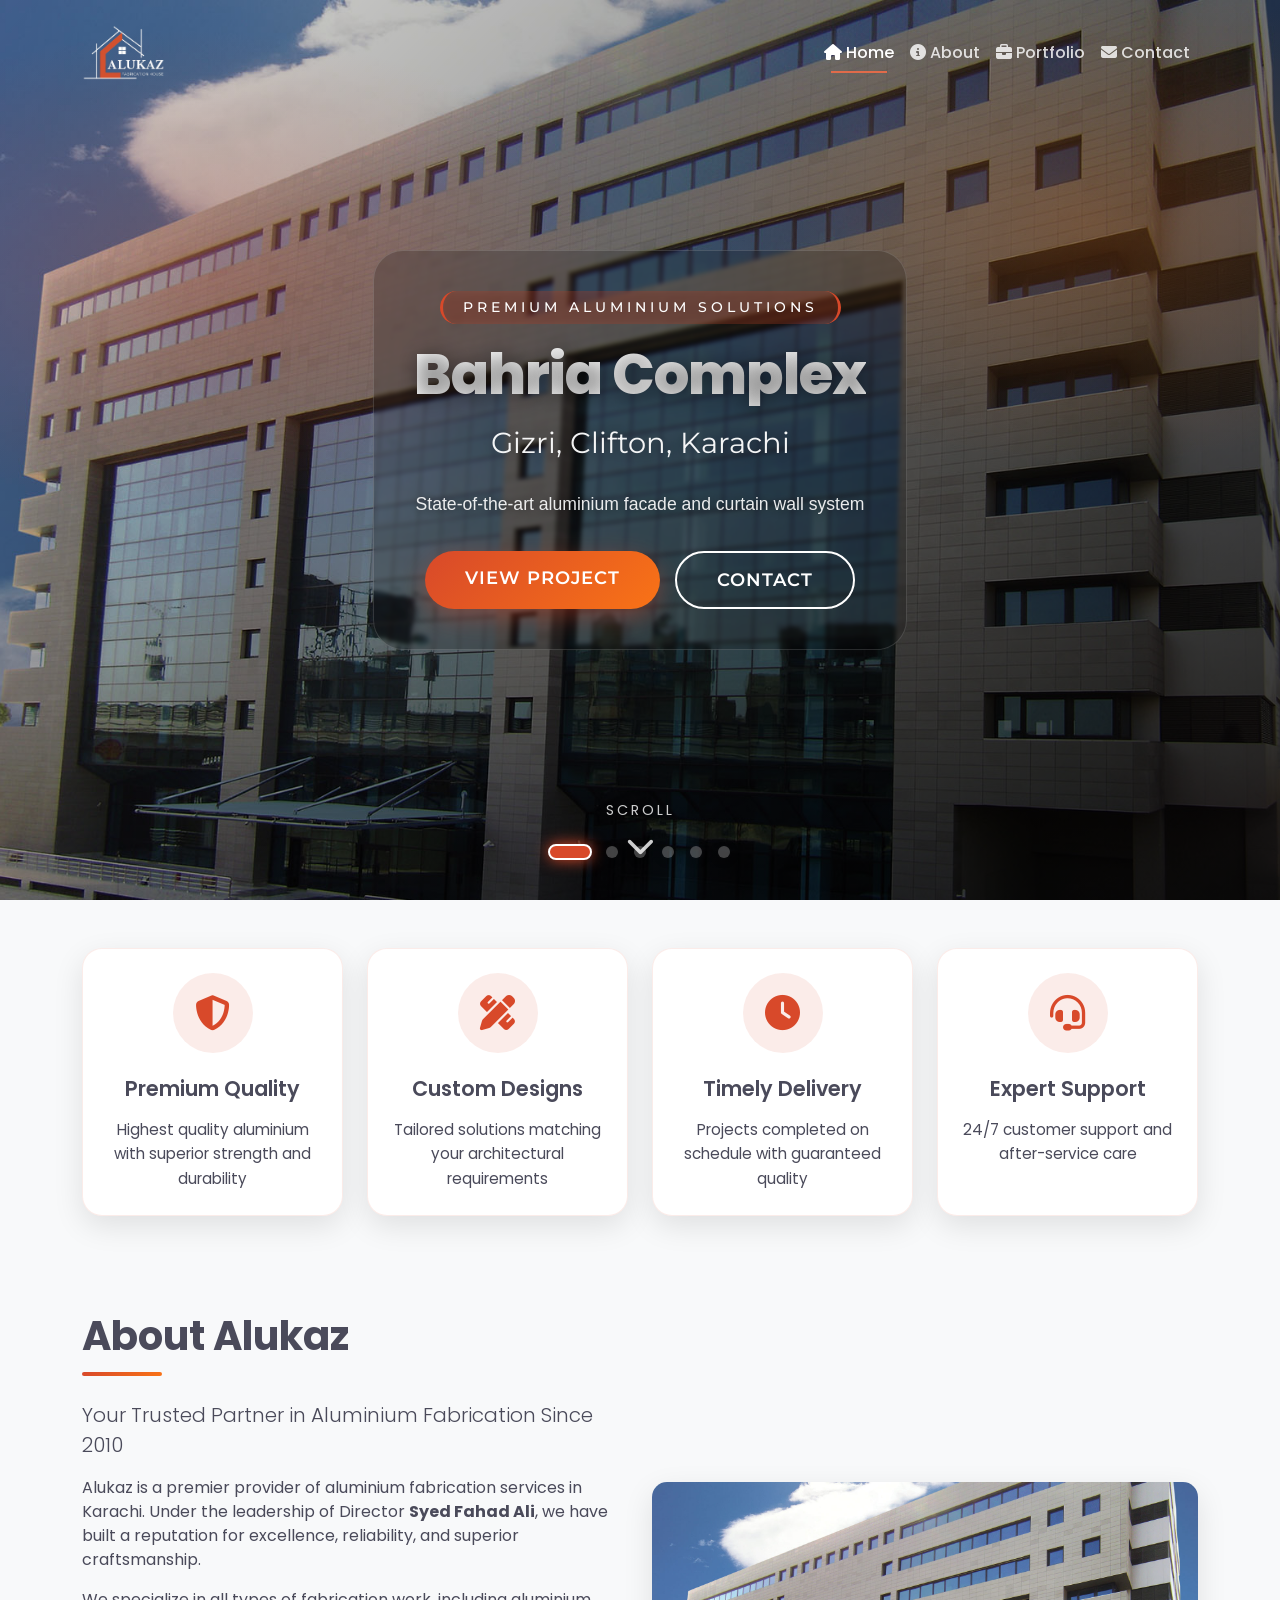
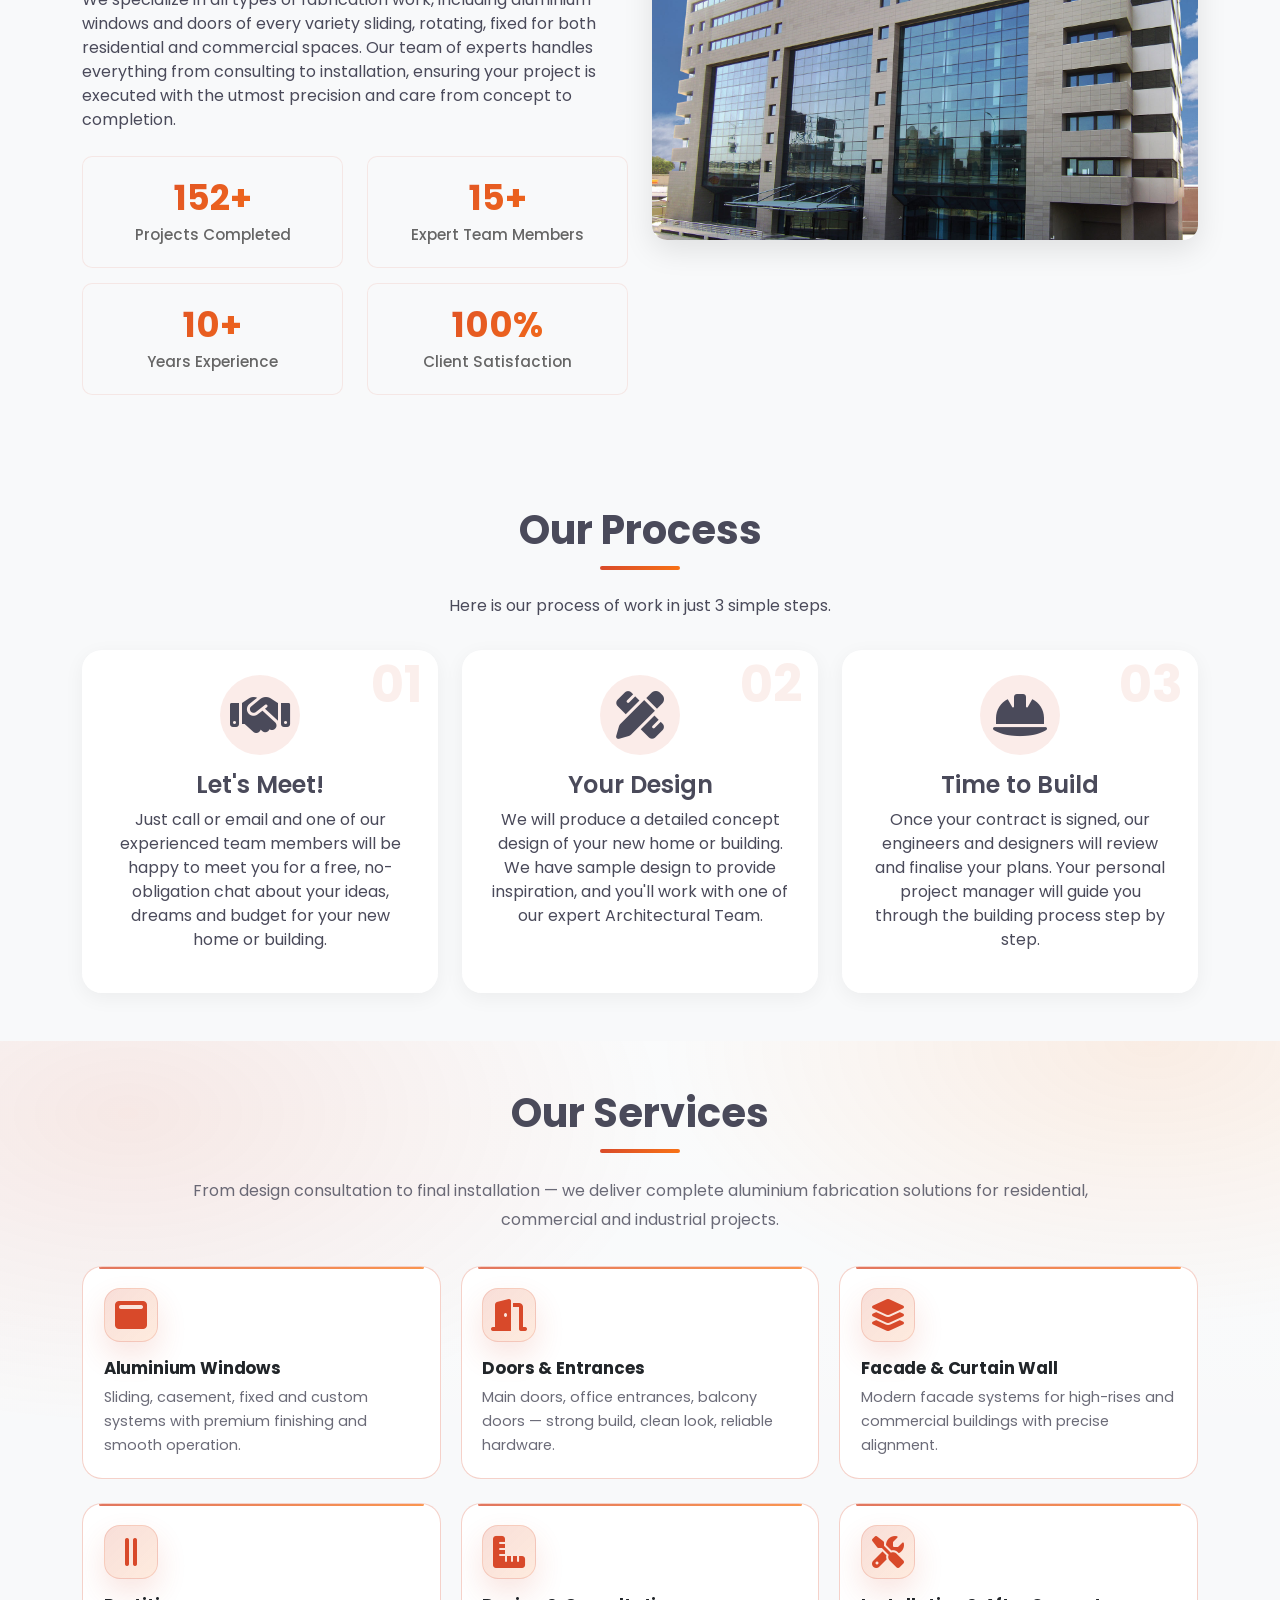
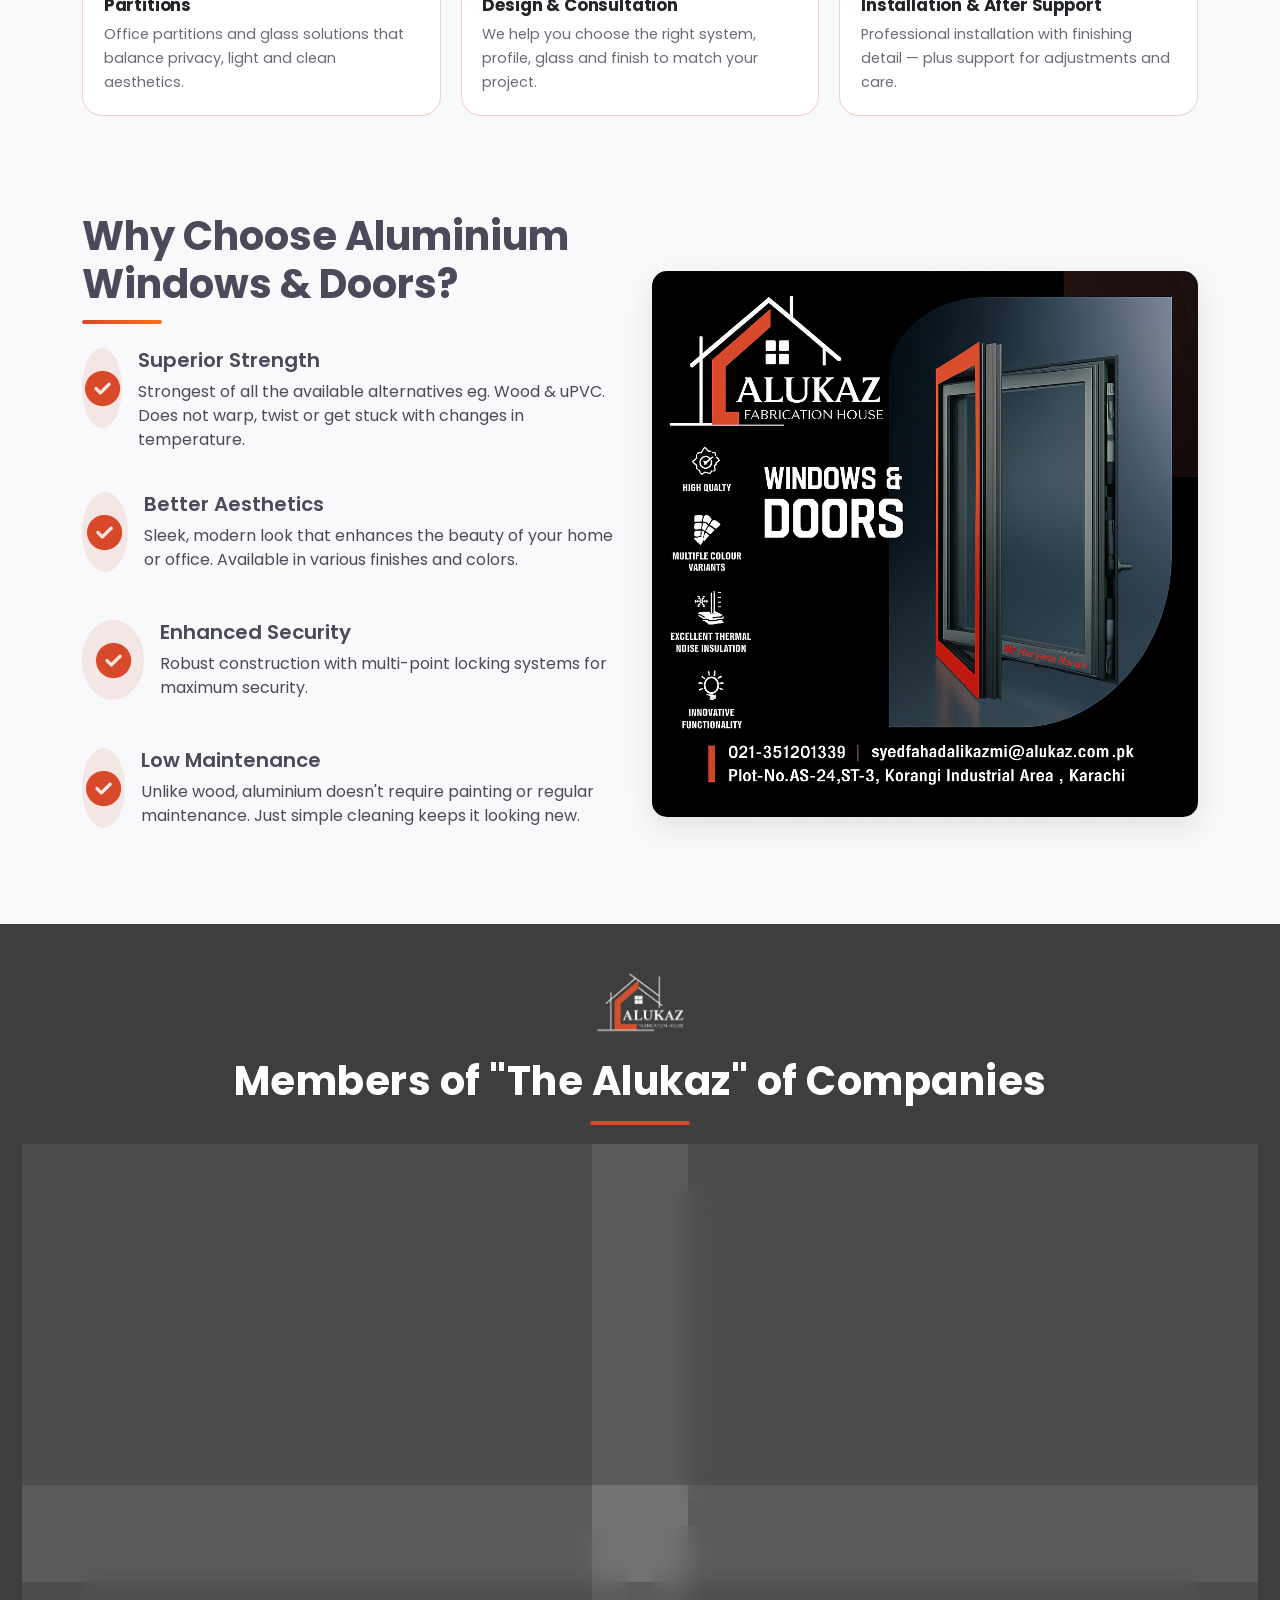
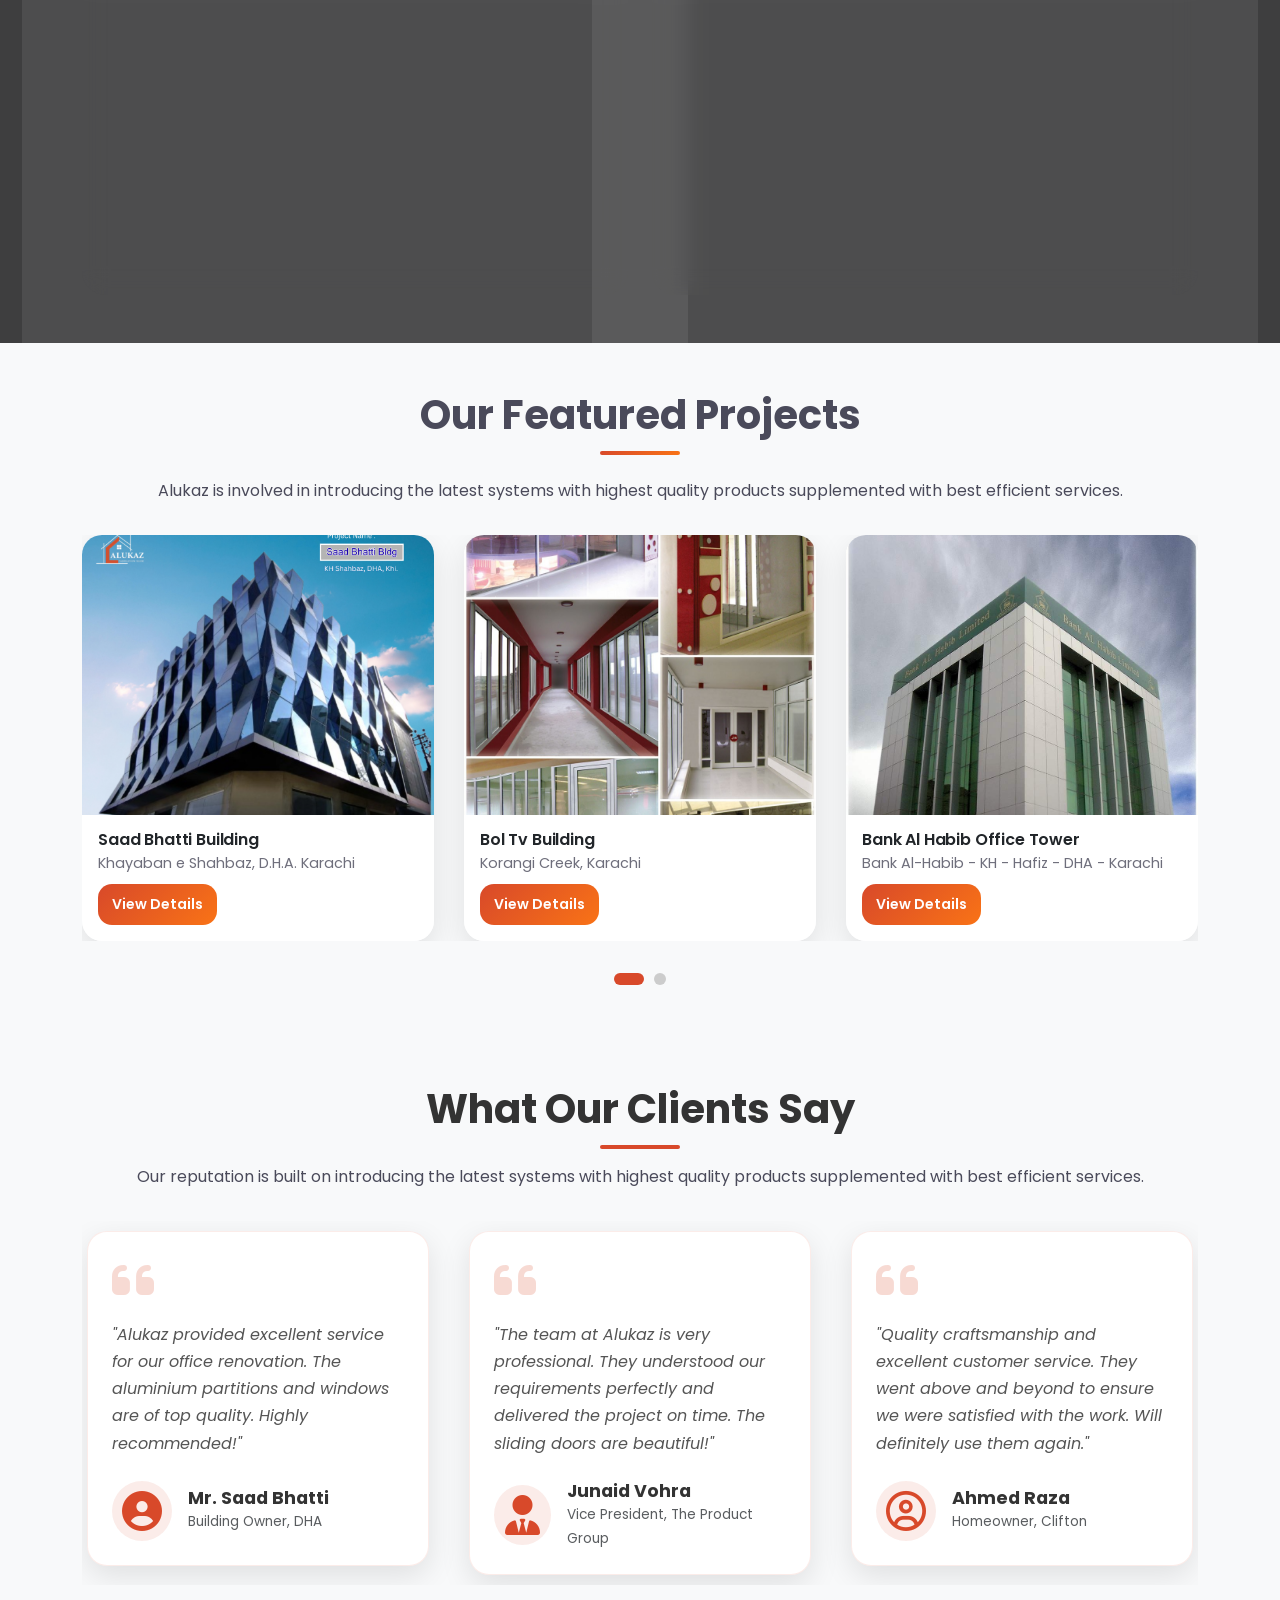
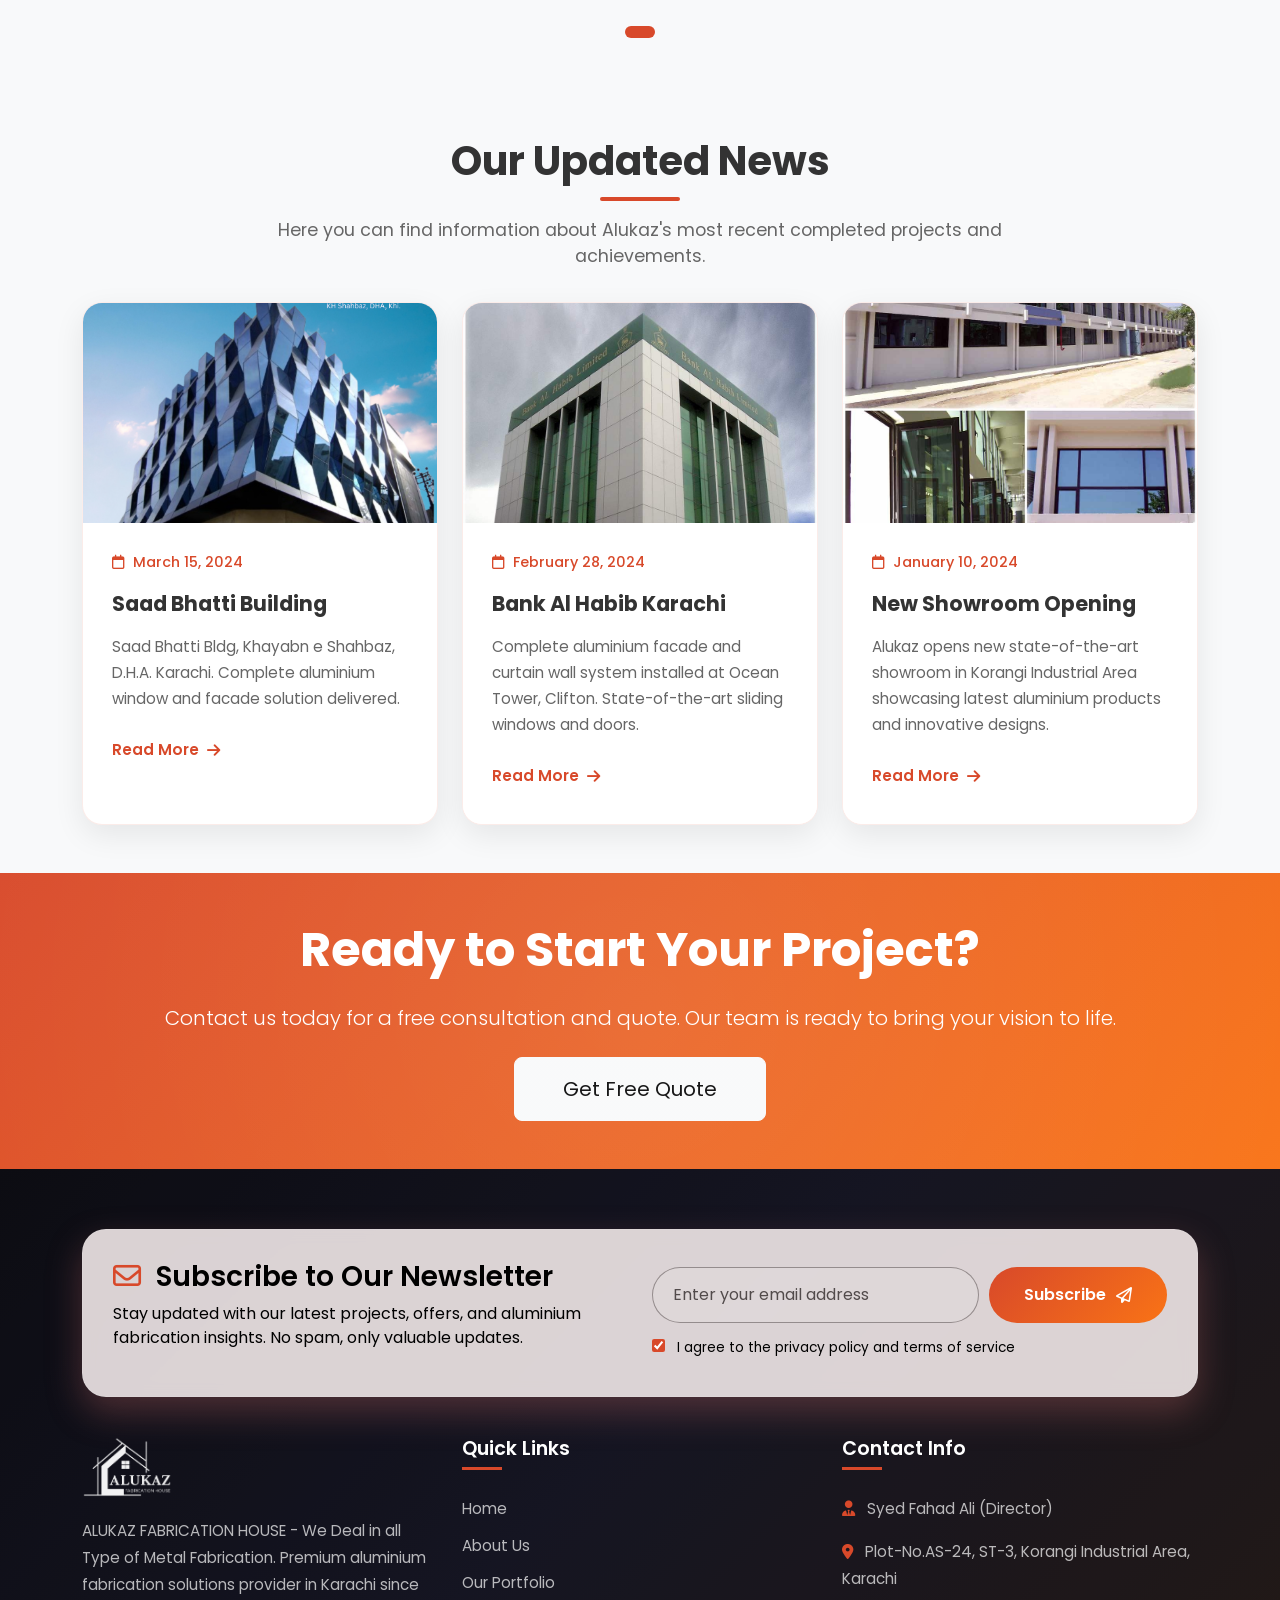
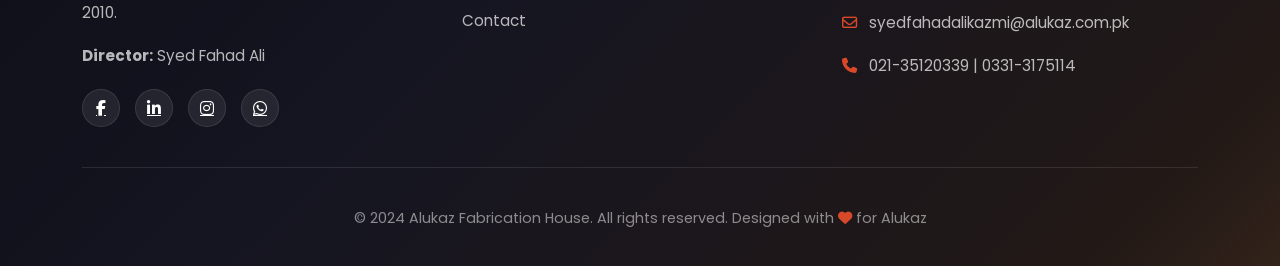
==== index.html @ 27fbb922 "UI completed" ====
<!DOCTYPE html>
<html lang="en">
<head>
    <meta charset="UTF-8">
    <meta name="viewport" content="width=device-width, initial-scale=1.0">
    <title>Alukaz - Premium Aluminium Fabrication Solutions</title>

    <link rel="icon" type="image/png" href="images/ALUKAZ.png">
    <!-- Bootstrap CSS -->
    <link href="https://cdn.jsdelivr.net/npm/bootstrap@5.3.0/dist/css/bootstrap.min.css" rel="stylesheet">
    <!-- Font Awesome for Icons -->
    <link rel="stylesheet" href="https://cdnjs.cloudflare.com/ajax/libs/font-awesome/6.4.0/css/all.min.css">
    <!-- AOS Animation Library -->
    <link href="https://unpkg.com/aos@2.3.1/dist/aos.css" rel="stylesheet">
    <link href="css/style.css" rel="stylesheet">
    <!-- Owl Carousel -->
    <link rel="stylesheet" href="https://cdnjs.cloudflare.com/ajax/libs/OwlCarousel2/2.3.4/assets/owl.carousel.min.css">
    <link rel="stylesheet" href="https://cdnjs.cloudflare.com/ajax/libs/OwlCarousel2/2.3.4/assets/owl.theme.default.min.css">
    <!-- Google Fonts -->
    <link href="https://fonts.googleapis.com/css2?family=Poppins:wght@300;400;500;600;700;800&display=swap" rel="stylesheet">
    <link href="https://fonts.googleapis.com/css2?family=Montserrat:wght@300;400;500;600;700&display=swap" rel="stylesheet">
    
    <style>
        /* ========================================
           Global Styles
        ======================================== */
        :root {
            --primary: #d8492a;
            --primary-dark: #b33a1f;
            --primary-light: #e06b4a;
            --secondary: #f97316;
            --gradient: linear-gradient(135deg, #d8492a, #f97316);
            --gradient-dark: linear-gradient(135deg, #0f0f17 0%, #1a1a2a 45%, #2a1f1c 90%, #3f2b20 100%);
            --gradient-transparent: linear-gradient(135deg, rgba(216,73,42,0.95), rgba(249,115,22,0.95));
            --dark: #1e1e2f;
            --dark-light: #2a2a3a;
            --gray: #f8f9fa;
            --text: #4a4a5a;
            --light: #ffffff;
            --shadow: 0 10px 30px rgba(0,0,0,0.1);
            --shadow-hover: 0 20px 40px rgba(216,73,42,0.15);
            --transition: all 0.3s ease;
        }

        * {
            margin: 0;
            padding: 0;
            box-sizing: border-box;
        }

        body {
            font-family: 'Poppins', sans-serif;
            color: var(--text);
            background: var(--gray);
            overflow-x: hidden;
        }

        /* ========================================
           Navigation – Updated with Sidebar (Same as Portfolio)
        ======================================== */
        .navbar {
            background: transparent !important;
            padding: 20px 0;
            transition: var(--transition);
            position: fixed;
            width: 100%;
            top: 0;
            z-index: 1000;
            border-bottom-left-radius: 30px;
            border-bottom-right-radius: 30px;
            overflow: hidden;
        }

        .navbar.scrolled {
            background: var(--gradient-dark) !important;
            backdrop-filter: blur(10px);
            box-shadow: 0 5px 30px rgba(0,0,0,0.5);
            padding: 15px 0;
            border-bottom-left-radius: 30px;
            border-bottom-right-radius: 30px;
            animation: slideDown 0.5s ease forwards;
        }

        @keyframes slideDown {
            0% { transform: translateY(-100%); opacity: 0; }
            100% { transform: translateY(0); opacity: 1; }
        }

        .navbar-brand img {
            height: 55px;
            transition: var(--transition);
        }

        .navbar.scrolled .navbar-brand img {
            height: 45px;
        }

        .nav-link {
            color: rgba(255,255,255,0.9) !important;
            font-weight: 500;
            margin: 0 8px;
            position: relative;
            font-size: 1rem;
            padding: 8px 0 !important;
            opacity: 0.9;
        }

        .nav-link::after {
            content: '';
            position: absolute;
            bottom: 0;
            left: 50%;
            transform: translateX(-50%);
            width: 0;
            height: 2px;
            background: var(--primary-light);
            transition: var(--transition);
        }

        .nav-link:hover::after,
        .nav-link.active::after {
            width: 80%;
        }

        .nav-link:hover,
        .nav-link.active {
            opacity: 1;
            color: white !important;
        }

        /* Mobile Sidebar Styles */
        @media (max-width: 991px) {
            .navbar-collapse {
                position: fixed;
                top: 0;
                right: -300px;
                width: 280px;
                height: 100vh;
                background: var(--gradient-dark);
                backdrop-filter: blur(15px);
                padding: 100px 25px 40px;
                transition: right 0.4s cubic-bezier(0.4, 0, 0.2, 1);
                z-index: 1050;
                display: block !important;
                box-shadow: -10px 0 40px rgba(0,0,0,0.6);
                border-left: 1px solid rgba(255,255,255,0.1);
                overflow-y: auto;
            }

            .navbar-collapse.show {
                right: 0;
            }

            .navbar-nav {
                flex-direction: column;
                width: 100%;
                gap: 8px;
            }

            .nav-item {
                width: 100%;
            }

            .nav-link {
                color: white !important;
                padding: 15px 20px !important;
                margin: 0;
                border-radius: 12px;
                font-size: 1.1rem;
                background: rgba(255,255,255,0.05);
                border: 1px solid rgba(255,255,255,0.1);
                display: flex;
                align-items: center;
                gap: 12px;
            }

            .nav-link i {
                width: 24px;
                font-size: 1.2rem;
                color: var(--primary-light);
            }

            .nav-link:hover {
                background: var(--gradient);
                transform: translateX(5px);
            }

            .nav-link:hover i {
                color: white;
            }

            .nav-link.active {
                background: var(--gradient);
            }

            .nav-link.active i {
                color: white;
            }

            .nav-link::after {
                display: none;
            }

            .sidebar-close {
                position: absolute;
                top: 25px;
                right: 25px;
                background: rgba(255,255,255,0.2);
                border: 1px solid rgba(255,255,255,0.3);
                color: white;
                width: 45px;
                height: 45px;
                border-radius: 50%;
                font-size: 1.3rem;
                display: flex;
                align-items: center;
                justify-content: center;
                cursor: pointer;
                transition: all 0.3s ease;
                z-index: 1060;
                backdrop-filter: blur(5px);
                box-shadow: 0 4px 12px rgba(0,0,0,0.3);
            }

            .sidebar-close i {
                font-size: 1.3rem;
                color: white;
            }

            .sidebar-close:hover {
                background: var(--primary);
                transform: rotate(90deg);
            }

            .sidebar-header {
                position: absolute;
                top: 25px;
                left: 25px;
                display: flex;
                align-items: center;
                gap: 10px;
                z-index: 1060;
            }

            .sidebar-header img {
                height: 40px;
                filter: brightness(0) invert(1);
            }

            .sidebar-header span {
                color: white;
                font-weight: 600;
                font-size: 1.1rem;
            }

            .sidebar-overlay {
                position: fixed;
                top: 0;
                left: 0;
                width: 100%;
                height: 100%;
                background: rgba(0,0,0,0.6);
                backdrop-filter: blur(4px);
                z-index: 1049;
                display: none;
            }
            
            .sidebar-overlay.show {
                display: block;
            }

            .navbar-toggler {
                border: 2px solid rgba(255,255,255,0.4);
                background: rgba(0,0,0,0.3);
                padding: 8px 12px;
                border-radius: 14px;
                margin-left: auto;
                z-index: 1060;
            }

            .navbar-toggler:focus {
                box-shadow: none;
            }

            .navbar-toggler-icon {
                filter: brightness(0) invert(1);
            }
        }

        @media (min-width: 992px) {
            .navbar-collapse {
                display: flex !important;
                flex-basis: auto;
                position: static;
                background: transparent;
            }
            .sidebar-close, .sidebar-overlay, .sidebar-header {
                display: none !important;
            }
        }

        .navbar::before {
            content: '';
            position: absolute;
            bottom: 0;
            left: 0;
            width: 100%;
            height: 3px;
            background: linear-gradient(90deg, transparent, rgba(249,115,22,0.3), rgba(216,73,42,0.5), rgba(249,115,22,0.3), transparent);
            transform: scaleX(0);
            transform-origin: center;
            transition: transform 0.5s ease;
        }

        .navbar:hover::before {
            transform: scaleX(1);
        }

        /* ========================================
           ENHANCED HERO SECTION - PROFESSIONAL UI
        ======================================== */
        .hero-section {
            height: 100vh;
            position: relative;
            overflow: hidden;
        }

        #heroCarousel,
        .carousel-inner,
        .carousel-item {
            height: 100%;
        }

        .carousel-item {
            position: relative;
        }

        /* Professional overlay with gradient */
        .carousel-item::after {
            content: '';
            position: absolute;
            top: 0;
            left: 0;
            right: 0;
            bottom: 0;
            background:
                radial-gradient(700px 400px at 15% 30%, rgba(216,73,42,0.28), transparent 60%),
                radial-gradient(700px 400px at 85% 25%, rgba(249,115,22,0.22), transparent 60%),
                linear-gradient(135deg, rgba(0, 0, 0, 0.123), rgba(0,0,0,0.84));
            z-index: 1;
            pointer-events: none;
        }

        .carousel-item img {
            height: 100%;
            width: 100%;
            object-fit: cover;
            object-position: center;
            transform: scale(1);
            animation: zoomEffect 12s ease infinite alternate;
        }

        @keyframes zoomEffect {
            from { transform: scale(1); }
            to { transform: scale(1.1); }
        }

        .carousel-caption {
            position: absolute;
            top: 0;
            left: 0;
            right: 0;
            bottom: 0;
            display: flex !important;
            align-items: center;
            justify-content: center;
            text-align: center;
            z-index: 2;
            padding: 0 20px;
        }

        .caption-content {
            max-width: 900px;
            color: white;
            animation: fadeInUp 1s ease;
            padding: 40px;
            background: rgba(0,0,0,0.18);
            border: 1px solid rgba(255,255,255,0.14);
            border-radius: 30px;
            backdrop-filter: blur(2px);
            -webkit-backdrop-filter: blur(10px);
        }

        .slide-subtitle {
            display: inline-block;
            font-size: 14px;  /* Font size reduced from 20px to 14px */
            font-weight: 500;
            letter-spacing: 4px;
            text-transform: uppercase;
            margin-bottom: 20px;
            padding: 6px 20px;  /* Padding slightly reduced */
            background: rgba(216, 73, 42, 0.25);
            border-radius: 50px;
            border-left: 3px solid var(--primary);
            border-right: 3px solid var(--primary);
            backdrop-filter: blur(5px);
            font-family: 'Montserrat', sans-serif;
            color: white;
        }

        .caption-content h1 {
            font-size: 3.5rem;
            font-weight: 800;
            margin-bottom: 15px;
            text-shadow: 2px 2px 20px rgba(0,0,0,0.5);
            line-height: 1.1;
            letter-spacing: -1px;
            font-family: 'Poppins', sans-serif;
            background: linear-gradient(135deg, #ffffff, #f0f0f0);
            -webkit-background-clip: text;
            -webkit-text-fill-color: transparent;
            background-clip: text;
        }

        .caption-content .lead {
            font-size: 1.8rem !important;
            font-weight: 400;
            margin-bottom: 20px;
            text-shadow: 1px 1px 15px rgba(0,0,0,0.5);
            font-family: 'Montserrat', sans-serif;
            color: rgba(255,255,255,0.95);
        }

        .slide-description {
            margin: 25px 0 30px;
        }

        .slide-description p {
            font-size: 1.1rem;
            line-height: 1.8;
            font-weight: 300;
            text-shadow: 1px 1px 10px rgba(0,0,0,0.5);
            font-family: 'Open Sans', sans-serif;
            color: rgba(255,255,255,0.9);
            max-width: 700px;
            margin: 0 auto;
        }

        .slide-buttons {
            margin-top: 30px;
            display: flex;
            gap: 15px;
            justify-content: center;
            flex-wrap: wrap;
        }

        .btn-hero {
            padding: 14px 40px;
            font-size: 1.1rem;
            font-weight: 600;
            border-radius: 60px;
            transition: all 0.4s cubic-bezier(0.175, 0.885, 0.32, 1.275);
            text-transform: uppercase;
            letter-spacing: 1px;
            font-family: 'Montserrat', sans-serif;
            position: relative;
            overflow: hidden;
            z-index: 1;
            text-decoration: none;
        }

        .btn-hero-primary {
            background: var(--gradient);
            color: white;
            border: none;
            box-shadow: 0 8px 25px rgba(216,73,42,0.4);
        }

        .btn-hero-primary::before {
            content: '';
            position: absolute;
            top: 0;
            left: -100%;
            width: 100%;
            height: 100%;
            background: linear-gradient(135deg, #f97316, #d8492a);
            transition: left 0.4s ease;
            z-index: -1;
        }

        .btn-hero-primary:hover::before {
            left: 0;
        }

        .btn-hero-primary:hover {
            transform: translateY(-5px) scale(1.05);
            box-shadow: 0 15px 35px rgba(216,73,42,0.6);
        }

        .btn-hero-outline {
            background: transparent;
            color: white;
            border: 2px solid white;
        }

        .btn-hero-outline:hover {
            background: white;
            color: var(--primary);
            transform: translateY(-5px) scale(1.05);
            box-shadow: 0 10px 25px rgba(255,255,255,0.3);
        }

        /* Modern Indicators */
        .carousel-indicators {
            position: absolute;
            bottom: 40px;
            left: 0;
            right: 0;
            z-index: 3;
            margin: 0;
            display: flex;
            justify-content: center;
            align-items: center;
            gap: 12px;
        }

        .carousel-indicators button {
            width: 12px !important;
            height: 12px !important;
            border-radius: 12px !important;
            background-color: rgba(255, 255, 255, 0.5) !important;
            border: 2px solid transparent !important;
            margin: 0 !important;
            padding: 0 !important;
            transition: all 0.4s cubic-bezier(0.4, 0, 0.2, 1) !important;
            cursor: pointer;
            box-shadow: 0 2px 8px rgba(0, 0, 0, 0.2);
        }

        .carousel-indicators button.active {
            width: 40px !important;
            height: 12px !important;
            background: var(--primary) !important;
            border-color: white !important;
            box-shadow: 0 0 15px var(--primary);
        }

        /* Control Buttons */
        .carousel-control-prev,
        .carousel-control-next {
            width: 60px;
            height: 60px;
            background: rgba(216, 73, 42, 0.3);
            border-radius: 50%;
            top: 50%;
            transform: translateY(-50%);
            opacity: 0;
            transition: all 0.3s ease;
            z-index: 4;
            border: 2px solid rgba(255, 255, 255, 0.3);
            backdrop-filter: blur(5px);
        }

        .carousel-control-prev {
            left: 40px;
        }

        .carousel-control-next {
            right: 40px;
        }

        .hero-section:hover .carousel-control-prev,
        .hero-section:hover .carousel-control-next {
            opacity: 1;
        }

        .carousel-control-prev:hover,
        .carousel-control-next:hover {
            background: var(--primary);
            border-color: white;
            transform: translateY(-50%) scale(1.1);
        }

        /* Scroll Indicator */
        .scroll-indicator {
            position: absolute;
            bottom: 40px;
            left: 50%;
            transform: translateX(-50%);
            z-index: 10;
            color: white;
            display: flex;
            flex-direction: column;
            align-items: center;
            gap: 10px;
            animation: bounce 2.5s infinite;
        }

        .scroll-indicator span {
            font-size: 0.9rem;
            letter-spacing: 3px;
            text-transform: uppercase;
            opacity: 0.8;
        }

        .scroll-indicator i {
            font-size: 1.8rem;
            opacity: 0.8;
        }

        @keyframes bounce {
            0%, 20%, 50%, 80%, 100% { transform: translateX(-50%) translateY(0); }
            40% { transform: translateX(-50%) translateY(-25px); }
            60% { transform: translateX(-50%) translateY(-15px); }
        }

        @keyframes fadeInUp {
            from {
                opacity: 0;
                transform: translateY(40px);
            }
            to {
                opacity: 1;
                transform: translateY(0);
            }
        }

        /* Responsive Hero */
        @media (max-width: 1200px) {
            .caption-content h1 { font-size: 4rem; }
            .caption-content .lead { font-size: 1.6rem !important; }
        }

        @media (max-width: 992px) {
            .caption-content h1 { font-size: 3.5rem; }
            .caption-content .lead { font-size: 1.5rem !important; }
            .carousel-control-prev,
            .carousel-control-next {
                width: 50px;
                height: 50px;
            }
        }

        @media (max-width: 768px) {
            .caption-content h1 { font-size: 2.8rem; }
            .caption-content .lead { font-size: 1.3rem !important; }
            .slide-subtitle { font-size: 12px; letter-spacing: 3px; padding: 5px 15px; }
            .slide-description p { font-size: 1rem; }
            .btn-hero { padding: 12px 30px; font-size: 1rem; }
        }

        @media (max-width: 576px) {
            .caption-content { padding: 25px; }
            .caption-content h1 { font-size: 2.2rem; }
            .caption-content .lead { font-size: 1.1rem !important; }
            .slide-subtitle { font-size: 11px; letter-spacing: 2px; padding: 4px 12px; }
            .slide-buttons { flex-direction: column; gap: 10px; }
            .btn-hero { width: 100%; max-width: 280px; margin: 0 auto; }
            .carousel-indicators { bottom: 30px; }
            .scroll-indicator { display: none; }
        }

        /* ========================================
           Footer – Updated with Logo (Same as Portfolio)
        ======================================== */
        footer {
            background: var(--gradient-dark);
            color: white;
            padding: 60px 0 20px;
            margin-top: 40px;
            position: relative;
            overflow: hidden;
        }

        footer::before {
            content: "";
            position: absolute;
            inset: 0;
            background: rgba(0,0,0,0.2);
            pointer-events: none;
        }

        footer > .container {
            position: relative;
            z-index: 1;
        }

        .footer-logo {
            display: flex;
            align-items: center;
            margin-bottom: 20px;
        }
        .footer-logo img {
            height: 60px;
            width: auto;
            filter: brightness(0) invert(1);
            opacity: 0.95;
            transition: var(--transition);
        }
        .footer-logo img:hover {
            opacity: 1;
            transform: scale(1.02);
        }

        .footer-widget h5 {
            font-size: 1.2rem;
            font-weight: 600;
            margin-bottom: 25px;
            position: relative;
            padding-bottom: 10px;
            color: #fff;
        }

        .footer-widget h5::after {
            content: '';
            position: absolute;
            bottom: 0;
            left: 0;
            width: 40px;
            height: 3px;
            background: var(--primary);
        }

        .footer-widget p, .footer-widget li, .footer-widget a {
            color: rgba(255,255,255,0.7);
            font-size: 0.95rem;
            line-height: 1.8;
        }

        .footer-links {
            list-style: none;
            padding: 0;
        }
        .footer-links li {
            margin-bottom: 10px;
        }
        .footer-links a {
            color: rgba(255,255,255,0.7);
            text-decoration: none;
            transition: var(--transition);
        }
        .footer-links a:hover {
            color: var(--primary-light);
            padding-left: 8px;
        }

        .social-links {
            display: flex;
            gap: 15px;
            margin-top: 20px;
        }
        .social-links a {
            width: 38px;
            height: 38px;
            background: rgba(255,255,255,0.08);
            border-radius: 50%;
            display: flex;
            align-items: center;
            justify-content: center;
            color: white;
            transition: var(--transition);
            font-size: 1rem;
            border: 1px solid rgba(255,255,255,0.1);
        }
        .social-links a:hover {
            background: var(--primary);
            color: white;
            transform: translateY(-5px);
        }

        .newsletter-section {
            background: rgba(250, 241, 241, 0.87);
            backdrop-filter: blur(8px);
            border-radius: 24px;
            padding: 30px;
            margin-bottom: 40px;
            border: 1px solid rgba(255,255,255,0.08);
            box-shadow: 0 15px 35px rgba(167, 91, 91, 0.4);
        }
        .newsletter-section h3 {
            color: black;
            font-weight: 600;
        }
        .newsletter-section p {
            color: black;
        }
        .newsletter-form {
            display: flex;
            gap: 10px;
            flex-wrap: wrap;
        }
        .newsletter-form .form-control {
            flex: 1;
            min-width: 250px;
            background: rgba(255,255,255,0.1);
            border: 1px solid rgba(32, 21, 21, 0.39);
            color: black;
            padding: 15px 20px;
            border-radius: 50px;
        }
        .newsletter-form .form-control::placeholder {
            color: rgb(82, 75, 75);
        }
        .newsletter-form .form-control:focus {
            border-color: var(--primary);
            background: rgba(255,255,255,0.15);
            box-shadow: 0 0 0 3px rgba(216,73,42,0.2);
            outline: none;
        }
        .btn-newsletter {
            padding: 15px 35px;
            border: none;
            background: var(--gradient);
            color: white;
            border-radius: 50px;
            font-weight: 600;
            transition: 0.2s;
            display: inline-flex;
            align-items: center;
            gap: 10px;
        }
        .btn-newsletter:hover {
            transform: translateY(-2px);
            box-shadow: 0 10px 25px rgba(216,73,42,0.4);
        }
        .newsletter-checkbox {
            margin-top: 15px;
            color: rgb(0, 0, 0);
            font-size: 0.85rem;
        }
        .newsletter-checkbox input[type="checkbox"] {
            accent-color: var(--primary);
            margin-right: 8px;
        }

        .copyright {
            text-align: center;
            padding-top: 40px;
            margin-top: 40px;
            border-top: 1px solid rgba(255,255,255,0.1);
            color: rgba(255,255,255,0.5);
            font-size: 0.9rem;
        }

        /* Back to Top */
        #back-to-top {
            position: fixed;
            bottom: 30px;
            right: 30px;
            width: 45px;
            height: 45px;
            background: var(--gradient);
            border: none;
            border-radius: 50%;
            color: white;
            font-size: 1.1rem;
            cursor: pointer;
            display: none;
            z-index: 99;
            transition: var(--transition);
            box-shadow: 0 5px 20px rgba(216,73,42,0.3);
        }

        #back-to-top.show {
            display: block;
            animation: fadeIn 0.3s ease;
        }

        #back-to-top:hover {
            transform: translateY(-5px);
            box-shadow: 0 15px 30px rgba(216,73,42,0.4);
        }

        @keyframes fadeIn {
            from { opacity: 0; transform: translateY(20px); }
            to { opacity: 1; transform: translateY(0); }
        }

        /* ========================================
           Feature Cards
        ======================================== */
        .features-section {
            padding: 5rem 0;
        }

        .feature-card {
            background: white;
            border-radius: 20px;
            box-shadow: var(--shadow);
            transition: var(--transition);
            text-align: center;
            height: 100%;
            padding: 2.5rem 1.5rem;
            border: 1px solid rgba(216,73,42,0.1);
        }

        .feature-card:hover {
            transform: translateY(-10px);
            box-shadow: var(--shadow-hover);
        }

        .feature-icon {
            width: 80px;
            height: 80px;
            background: rgba(216,73,42,0.1);
            border-radius: 50%;
            display: flex;
            align-items: center;
            justify-content: center;
            margin: 0 auto 1.5rem;
            transition: var(--transition);
        }

        .feature-card:hover .feature-icon {
            background: var(--gradient);
            transform: rotateY(360deg);
        }

        .feature-icon i {
            font-size: 2.2rem;
            color: var(--primary);
            transition: var(--transition);
        }

        .feature-card:hover .feature-icon i {
            color: white;
        }

        .feature-card h4 {
            font-size: 1.3rem;
            font-weight: 600;
            margin-bottom: 1rem;
        }

        .feature-card p {
            color: var(--text);
            font-size: 0.95rem;
            line-height: 1.6;
        }

        /* ========================================
           Section Titles
        ======================================== */
        .section-title {
            font-size: 2.5rem;
            font-weight: 700;
            margin-bottom: 1.5rem;
            text-align: center;
            position: relative;
            padding-bottom: 1rem;
        }

        .section-title::after {
            content: '';
            position: absolute;
            bottom: 0;
            left: 50%;
            transform: translateX(-50%);
            width: 80px;
            height: 4px;
            background: var(--gradient);
            border-radius: 2px;
        }

        .section-title.text-start::after {
            left: 0;
            transform: none;
        }
    </style>

</head>
<body>
<!-- POPUP HTML - Add this after <body> tag -->
<!-- POPUP HTML - Sirf Image ke liye -->
<div class="popup-overlay" id="popupOverlay">
    <div class="popup-card">
        <button class="popup-close" id="popupClose">
            <i class="fa-solid fa-times"></i>
        </button>
        <img src="images/sidebarImage.png" alt="Alukaz" class="popup-image">
    </div>
</div>

<style>
    /* ========================================
       POPUP STYLES - SIRF IMAGE
    ======================================== */
    .popup-overlay {
        position: fixed;
        top: 0;
        left: 0;
        width: 100%;
        height: 100%;
        background: rgba(0, 0, 0, 0.8);
        backdrop-filter: blur(5px);
        -webkit-backdrop-filter: blur(5px);
        z-index: 99999;
        display: none;
        justify-content: center;
        align-items: center;
        opacity: 0;
        transition: opacity 0.3s ease;
    }

    .popup-overlay.show {
        display: flex;
        opacity: 1;
    }

    .popup-card {
        position: relative;
        max-width: 500px;
        width: 90%;
        margin: 20px;
        background: transparent;
        border-radius: 20px;
        overflow: hidden;
        box-shadow: 0 20px 40px rgba(216, 73, 42, 0.4);
        transform: scale(0.9);
        transition: transform 0.3s ease;
        border: 3px solid var(--primary);
    }

    .popup-overlay.show .popup-card {
        transform: scale(1);
    }

    .popup-close {
        position: absolute;
        top: 10px;
        right: 10px;
        width: 40px;
        height: 40px;
        background: var(--gradient);
        border: none;
        border-radius: 50%;
        color: white;
        font-size: 1.2rem;
        cursor: pointer;
        display: flex;
        align-items: center;
        justify-content: center;
        transition: all 0.3s ease;
        z-index: 10;
        border: 2px solid white;
    }

    .popup-close:hover {
        transform: rotate(90deg) scale(1.1);
        background: var(--primary-dark);
    }

    .popup-image {
        width: 100%;
        height: auto;
        display: block;
        object-fit: cover;
    }

    /* Mobile Responsive */
    @media (max-width: 576px) {
        .popup-card {
            width: 95%;
        }
        
        .popup-close {
            width: 35px;
            height: 35px;
            font-size: 1rem;
            top: 8px;
            right: 8px;
        }
    }
</style>



    <!-- Navigation - Updated with Sidebar (Same as Portfolio) -->
    <nav class="navbar navbar-expand-lg navbar-light fixed-top" id="mainNav">
        <div class="container">
            <a class="navbar-brand" href="index.html">
                <img src="images/ALUKAZ.png" alt="Alukaz Logo">
            </a>
            <button class="navbar-toggler" type="button" id="sidebarToggle">
                <span class="navbar-toggler-icon"></span>
            </button>
            
            <!-- Sidebar overlay -->
            <div class="sidebar-overlay" id="sidebarOverlay"></div>
            
            <!-- Sidebar Navigation -->
            <div class="collapse navbar-collapse" id="navbarNav">
                <!-- Sidebar Header with Logo -->
                <div class="sidebar-header">
                    <img src="images/ALUKAZ.png" alt="Alukaz">
                    <span>Alukaz</span>
                </div>
                
                <!-- Close Button -->
                <button class="sidebar-close" id="sidebarClose">
                    <i class="fa-solid fa-times"></i>
                </button>
                
                <!-- Navigation Links with icons -->
                <ul class="navbar-nav ms-auto">
                    <li class="nav-item">
                        <a class="nav-link active" href="index.html">
                            <i class="fa-solid fa-home"></i> Home
                        </a>
                    </li>
                    <li class="nav-item">
                        <a class="nav-link" href="about.html">
                            <i class="fa-solid fa-info-circle"></i> About
                        </a>
                    </li>
                    <li class="nav-item">
                        <a class="nav-link" href="portfolio.html">
                            <i class="fa-solid fa-briefcase"></i> Portfolio
                        </a>
                    </li>
                    <li class="nav-item">
                        <a class="nav-link" href="contact.html">
                            <i class="fa-solid fa-envelope"></i> Contact
                        </a>
                    </li>
                </ul>
            </div>
        </div>
    </nav>

    <!-- Hero Section with Enhanced UI and Animation -->
    <section class="hero-section" id="home">
        <div id="heroCarousel" class="carousel slide carousel-fade" data-bs-ride="carousel" data-bs-interval="3000">
            <div class="carousel-indicators">
                <button type="button" data-bs-target="#heroCarousel" data-bs-slide-to="0" class="active"></button>
                <button type="button" data-bs-target="#heroCarousel" data-bs-slide-to="1"></button>
                <button type="button" data-bs-target="#heroCarousel" data-bs-slide-to="2"></button>
                <button type="button" data-bs-target="#heroCarousel" data-bs-slide-to="3"></button>
                <button type="button" data-bs-target="#heroCarousel" data-bs-slide-to="4"></button>
                <button type="button" data-bs-target="#heroCarousel" data-bs-slide-to="5"></button>
            </div>
            
            <div class="carousel-inner">
                <div class="carousel-item active">
                    <img src="images/banner1.jpg" class="d-block w-100" alt="Alukaz Banner 1">
                    <div class="carousel-caption d-flex align-items-center">
                        <div class="caption-content">
                            <span class="slide-subtitle">Premium Aluminium Solutions</span>
                            <h1>Bahria Complex</h1>
                            <p class="lead">Gizri, Clifton, Karachi</p>
                            <div class="slide-description">
                                <p>State-of-the-art aluminium facade and curtain wall system</p>
                            </div>
                            <div class="slide-buttons">
                                <a href="portfolio.html" class="btn-hero btn-hero-primary">View Project</a>
                                <a href="contact.html" class="btn-hero btn-hero-outline">Contact</a>
                            </div>
                        </div>
                    </div>
                </div>
            
                <div class="carousel-item">
                    <img src="images/banner2.jpg" class="d-block w-100" alt="Alukaz Banner 2">
                    <div class="carousel-caption d-flex align-items-center">
                        <div class="caption-content">
                            <span class="slide-subtitle">Industrial Excellence</span>
                            <h1>Artistic Milliners</h1>
                            <p class="lead">Korangi Industrial Area, Karachi</p>
                            <div class="slide-description">
                                <p>Pakistan's first LEED Certified Garment Factory</p>
                            </div>
                            <div class="slide-buttons">
                                <a href="portfolio.html" class="btn-hero btn-hero-primary">View Project</a>
                                <a href="contact.html" class="btn-hero btn-hero-outline">Contact</a>
                            </div>
                        </div>
                    </div>
                </div>
                
                <div class="carousel-item">
                    <img src="images/banner3.jpg" class="d-block w-100" alt="Alukaz Banner 3">
                    <div class="carousel-caption d-flex align-items-center">
                        <div class="caption-content">
                            <span class="slide-subtitle">Commercial Excellence</span>
                            <h1>Ocean Tower</h1>
                            <p class="lead">Clifton, Karachi</p>
                            <div class="slide-description">
                                <p>Complete aluminium facade and curtain wall system</p>
                            </div>
                            <div class="slide-buttons">
                                <a href="portfolio.html" class="btn-hero btn-hero-primary">View Project</a>
                                <a href="contact.html" class="btn-hero btn-hero-outline">Contact</a>
                            </div>
                        </div>
                    </div>
                </div>
               
                <div class="carousel-item">
                    <img src="images/banner4.jpg" class="d-block w-100" alt="Alukaz Banner 4">
                    <div class="carousel-caption d-flex align-items-center">
                        <div class="caption-content">
                            <span class="slide-subtitle">Sustainable Design</span>
                            <h1>LEED Certified Factory</h1>
                            <p class="lead">Pakistan's First LEED Certified Garment Factory</p>
                            <div class="slide-description">
                                <p>Alukaz contributed to this landmark project</p>
                            </div>
                            <div class="slide-buttons">
                                <a href="portfolio.html" class="btn-hero btn-hero-primary">View Project</a>
                                <a href="contact.html" class="btn-hero btn-hero-outline">Contact</a>
                            </div>
                        </div>
                    </div>
                </div>
                
                <div class="carousel-item">
                    <img src="images/banner5.jpg" class="d-block w-100" alt="Alukaz Banner 5">
                    <div class="carousel-caption d-flex align-items-center">
                        <div class="caption-content">
                            <span class="slide-subtitle">Modern Architecture</span>
                            <h1>Saad Bhatti Building</h1>
                            <p class="lead">Khayaban e Shahbaz, D.H.A., Karachi</p>
                            <div class="slide-description">
                                <p>Premium aluminium windows and facade solutions</p>
                            </div>
                            <div class="slide-buttons">
                                <a href="portfolio.html" class="btn-hero btn-hero-primary">View Project</a>
                                <a href="contact.html" class="btn-hero btn-hero-outline">Contact</a>
                            </div>
                        </div>
                    </div>
                </div>
                
                <div class="carousel-item">
                    <img src="images/banner6.jpg" class="d-block w-100" alt="Alukaz Banner 6">
                    <div class="carousel-caption d-flex align-items-center">
                        <div class="caption-content">
                            <span class="slide-subtitle">Luxury Living</span>
                            <h1>Emaar Pakistan</h1>
                            <p class="lead">D.H.A. Phase VIII, Karachi</p>
                            <div class="slide-description">
                                <p>Premium residential aluminium solutions</p>
                            </div>
                            <div class="slide-buttons">
                                <a href="portfolio.html" class="btn-hero btn-hero-primary">View Project</a>
                                <a href="contact.html" class="btn-hero btn-hero-outline">Contact</a>
                            </div>
                        </div>
                    </div>
                </div>
            </div>
            
            <button class="carousel-control-prev" type="button" data-bs-target="#heroCarousel" data-bs-slide="prev">
                <span class="carousel-control-prev-icon"></span>
            </button>
            <button class="carousel-control-next" type="button" data-bs-target="#heroCarousel" data-bs-slide="next">
                <span class="carousel-control-next-icon"></span>
            </button>
        </div>
        
        <div class="scroll-indicator">
            <span>Scroll</span>
            <i class="fa-solid fa-chevron-down"></i>
        </div>
    </section>

   <!-- Features Section -->
<section class="features-section py-5 bg-light">
    <div class="container">
        <div class="row g-4">
            <!-- Premium Quality Feature -->
            <div class="col-lg-3 col-md-6" data-aos="fade-up" data-aos-delay="100">
                <div class="feature-card text-center p-4">
                    <div class="feature-icon">
                        <i class="fa-solid fa-shield-halved fa-3x"></i>
                    </div>
                    <h4 class="mt-3">Premium Quality</h4>
                    <p class="mb-0">Highest quality aluminium with superior strength and durability</p>
                </div>
            </div>
            
            <!-- Custom Designs Feature -->
            <div class="col-lg-3 col-md-6" data-aos="fade-up" data-aos-delay="200">
                <div class="feature-card text-center p-4">
                    <div class="feature-icon">
                        <i class="fa-solid fa-pen-ruler fa-3x"></i>
                    </div>
                    <h4 class="mt-3">Custom Designs</h4>
                    <p class="mb-0">Tailored solutions matching your architectural requirements</p>
                </div>
            </div>
            
            <!-- Timely Delivery Feature -->
            <div class="col-lg-3 col-md-6" data-aos="fade-up" data-aos-delay="300">
                <div class="feature-card text-center p-4">
                    <div class="feature-icon">
                        <i class="fa-solid fa-clock fa-3x"></i>
                    </div>
                    <h4 class="mt-3">Timely Delivery</h4>
                    <p class="mb-0">Projects completed on schedule with guaranteed quality</p>
                </div>
            </div>
            
            <!-- Expert Support Feature -->
            <div class="col-lg-3 col-md-6" data-aos="fade-up" data-aos-delay="400">
                <div class="feature-card text-center p-4">
                    <div class="feature-icon">
                        <i class="fa-solid fa-headset fa-3x"></i>
                    </div>
                    <h4 class="mt-3">Expert Support</h4>
                    <p class="mb-0">24/7 customer support and after-service care</p>
                </div>
            </div>
        </div>
    </div>
</section>

    <!-- About Section -->
    <section class="about-section py-5" id="about">
        <div class="container">
            <div class="row align-items-center">
                <div class="col-lg-6" data-aos="fade-right">
                    <h2 class="section-title text-start">About Alukaz</h2>
                    <p class="lead">Your Trusted Partner in Aluminium Fabrication Since 2010</p>
                    <p>Alukaz is a premier provider of aluminium fabrication services in Karachi. Under the leadership of Director <strong>Syed Fahad Ali</strong>, we have built a reputation for excellence, reliability, and superior craftsmanship.</p>
                    <p>We specialize in all types of fabrication work, including aluminium windows and doors of every variety sliding, rotating, fixed for both residential and commercial spaces. Our team of experts handles everything from consulting to installation, ensuring your project is executed with the utmost precision and care from concept to completion.</p>
                    
                    <!-- STATS SECTION -->
                    <div class="row mt-4">
                        <div class="col-6">
                            <div class="stat-box">
                                <h3 class="stat-number text-primary fw-bold" data-count="152">152+</h3>
                                <p>Projects Completed</p>
                            </div>
                        </div>
                        <div class="col-6">
                            <div class="stat-box">
                                <h3 class="stat-number text-primary fw-bold" data-count="15">15+</h3>
                                <p>Expert Team Members</p>
                            </div>
                        </div>
                        <div class="col-6">
                            <div class="stat-box">
                                <h3 class="stat-number text-primary fw-bold" data-count="10">10+</h3>
                                <p>Years Experience</p>
                            </div>
                        </div>
                        <div class="col-6">
                            <div class="stat-box">
                                <h3 class="stat-number text-primary fw-bold" data-count="100">100%</h3>
                                <p>Client Satisfaction</p>
                            </div>
                        </div>
                    </div>
                </div>
                <div class="col-lg-6" data-aos="fade-left">
                    <img src="images/banner1.jpg" alt="About Alukaz" class="img-fluid rounded-4 shadow">
                </div>
            </div>
        </div>
    </section>

    <!-- Our Process Section -->
    <section class="process-section py-5 bg-light">
        <div class="container">
            <h2 class="section-title">Our Process</h2>
            <p class="text-center mb-5">Here is our process of work in just 3 simple steps.</p>
            <div class="row g-4">
                <div class="col-md-4" data-aos="fade-up" data-aos-delay="100">
                    <div class="process-card text-center p-4 shadow-sm h-100">
                        <div class="step-number">01</div>
                        <div class="icon-circle mb-3">
                            <i class="fa-solid fa-handshake fa-3x"></i>
                        </div>
                        <h4>Let's Meet!</h4>
                        <p>Just call or email and one of our experienced team members will be happy to meet you for a free, no-obligation chat about your ideas, dreams and budget for your new home or building.</p>
                    </div>
                </div>
                <div class="col-md-4" data-aos="fade-up" data-aos-delay="200">
                    <div class="process-card text-center p-4 shadow-sm h-100">
                        <div class="step-number">02</div>
                        <div class="icon-circle mb-3">
                            <i class="fa-solid fa-pen-ruler fa-3x"></i>
                        </div>
                        <h4>Your Design</h4>
                        <p>We will produce a detailed concept design of your new home or building. We have sample design to provide inspiration, and you'll work with one of our expert Architectural Team.</p>
                    </div>
                </div>
                <div class="col-md-4" data-aos="fade-up" data-aos-delay="300">
                    <div class="process-card text-center p-4 shadow-sm h-100">
                        <div class="step-number">03</div>
                        <div class="icon-circle mb-3">
                            <i class="fa-solid fa-hard-hat fa-3x"></i>
                        </div>
                        <h4>Time to Build</h4>
                        <p>Once your contract is signed, our engineers and designers will review and finalise your plans. Your personal project manager will guide you through the building process step by step.</p>
                    </div>
                </div>
            </div>
        </div>
    </section>

    <!-- Services Section -->
    <section class="services-section py-5" id="services">
        <div class="container">
            <h2 class="section-title">Our Services</h2>
            <p class="text-center mb-5">From design consultation to final installation — we deliver complete aluminium fabrication solutions for residential, commercial and industrial projects.</p>

            <div class="row g-4">
                <div class="col-lg-4 col-md-6" data-aos="fade-up" data-aos-delay="100">
                    <div class="service-card h-100 p-4">
                        <div class="service-icon">
                            <i class="fa-solid fa-window-maximize fa-2x"></i>
                        </div>
                        <h5 class="mt-3 mb-2">Aluminium Windows</h5>
                        <p class="mb-0">Sliding, casement, fixed and custom systems with premium finishing and smooth operation.</p>
                    </div>
                </div>

                <div class="col-lg-4 col-md-6" data-aos="fade-up" data-aos-delay="150">
                    <div class="service-card h-100 p-4">
                        <div class="service-icon">
                            <i class="fa-solid fa-door-open fa-2x"></i>
                        </div>
                        <h5 class="mt-3 mb-2">Doors & Entrances</h5>
                        <p class="mb-0">Main doors, office entrances, balcony doors — strong build, clean look, reliable hardware.</p>
                    </div>
                </div>

                <div class="col-lg-4 col-md-6" data-aos="fade-up" data-aos-delay="200">
                    <div class="service-card h-100 p-4">
                        <div class="service-icon">
                            <i class="fa-solid fa-layer-group fa-2x"></i>
                        </div>
                        <h5 class="mt-3 mb-2">Facade & Curtain Wall</h5>
                        <p class="mb-0">Modern facade systems for high-rises and commercial buildings with precise alignment.</p>
                    </div>
                </div>

                <div class="col-lg-4 col-md-6" data-aos="fade-up" data-aos-delay="250">
                    <div class="service-card h-100 p-4">
                        <div class="service-icon">
                            <i class="fa-solid fa-grip-lines-vertical fa-2x"></i>
                        </div>
                        <h5 class="mt-3 mb-2">Partitions</h5>
                        <p class="mb-0">Office partitions and glass solutions that balance privacy, light and clean aesthetics.</p>
                    </div>
                </div>

                <div class="col-lg-4 col-md-6" data-aos="fade-up" data-aos-delay="300">
                    <div class="service-card h-100 p-4">
                        <div class="service-icon">
                            <i class="fa-solid fa-ruler-combined fa-2x"></i>
                        </div>
                        <h5 class="mt-3 mb-2">Design & Consultation</h5>
                        <p class="mb-0">We help you choose the right system, profile, glass and finish to match your project.</p>
                    </div>
                </div>

                <div class="col-lg-4 col-md-6" data-aos="fade-up" data-aos-delay="350">
                    <div class="service-card h-100 p-4">
                        <div class="service-icon">
                            <i class="fa-solid fa-screwdriver-wrench fa-2x"></i>
                        </div>
                        <h5 class="mt-3 mb-2">Installation & After Support</h5>
                        <p class="mb-0">Professional installation with finishing detail — plus support for adjustments and care.</p>
                    </div>
                </div>
            </div>
        </div>
    </section>

    <!-- Why Choose Aluminium Section -->
    <section class="why-aluminium py-5">
        <div class="container">
            <div class="row align-items-center">
                <div class="col-lg-6" data-aos="fade-right">
                    <h2 class="section-title text-start">Why Choose Aluminium Windows & Doors?</h2>
                    <div class="aluminium-features">
                        <div class="feature-item d-flex mb-4">
                            <div class="feature-icon me-3">
                                <i class="fa-solid fa-check-circle fa-2x"></i>
                            </div>
                            <div>
                                <h5>Superior Strength</h5>
                                <p>Strongest of all the available alternatives eg. Wood & uPVC. Does not warp, twist or get stuck with changes in temperature.</p>
                            </div>
                        </div>
                        <div class="feature-item d-flex mb-4">
                            <div class="feature-icon me-3">
                                <i class="fa-solid fa-check-circle fa-2x"></i>
                            </div>
                            <div>
                                <h5>Better Aesthetics</h5>
                                <p>Sleek, modern look that enhances the beauty of your home or office. Available in various finishes and colors.</p>
                            </div>
                        </div>
                        <div class="feature-item d-flex mb-4">
                            <div class="feature-icon me-3">
                                <i class="fa-solid fa-check-circle fa-2x"></i>
                            </div>
                            <div>
                                <h5>Enhanced Security</h5>
                                <p>Robust construction with multi-point locking systems for maximum security.</p>
                            </div>
                        </div>
                        <div class="feature-item d-flex mb-4">
                            <div class="feature-icon me-3">
                                <i class="fa-solid fa-check-circle fa-2x"></i>
                            </div>
                            <div>
                                <h5>Low Maintenance</h5>
                                <p>Unlike wood, aluminium doesn't require painting or regular maintenance. Just simple cleaning keeps it looking new.</p>
                            </div>
                        </div>
                    </div>
                </div>
                <div class="col-lg-6" data-aos="fade-left">
                    <img src="images/sidebarImage.png" alt="Aluminium Features" class="img-fluid rounded-4 shadow">
                </div>
            </div>
        </div>
    </section>

  <!-- Members of "ALUKAZ" of Companies - 2+2 Layout -->
<!-- Members of "The Product Group" of Companies -->
<section class="members-section py-5">
    <div class="container">
        <!-- Top Logo - Fixed Size -->
        <div class="text-center mb-4">
            <img src="images/ALUKAZ.png" alt="The Product Group" class="img-fluid top-logo">
        </div>
        
        <h2 class="section-title">Members of "The Alukaz" of Companies</h2>
        
        <!-- First Row - 2 Cards -->
        <div class="row g-4 mb-4">
            <!-- ALUKAZ Corporation - Left -->
            <div class="col-lg-6" data-aos="fade-right">
                <div class="member-card h-100 p-4 d-flex flex-column flex-md-row align-items-center">
                    <div class="member-logo me-md-4 mb-3 mb-md-0">
                        <img src="images/Alukaz_blackLogo.png" alt="ALUKAZ Corporation" class="img-fluid">
                    </div>
                    <div class="text-center text-md-start">
                        <h4 class="text-primary mb-2">ALUKAZ Corporation</h4>
                        <p class="mb-0">ALUKAZ is constantly being updated and keeping alive to the modernization, advancements with changes in technology and the new product developments by associating itself with the technology leaders to bring you the state of art Windows, Partitions and Aluminum Panel Claddings.</p>
                    </div>
                </div>
            </div>
            
            <!-- SPC - Silicone Products Corporation - Right -->
            <div class="col-lg-6" data-aos="fade-left">
                <div class="member-card h-100 p-4 d-flex flex-column flex-md-row align-items-center">
                    <div class="member-logo me-md-4 mb-3 mb-md-0">
                        <img src="images/spclogo.png" alt="SPC" class="img-fluid">
                    </div>
                    <div class="text-center text-md-start">
                        <h4 class="text-primary mb-1">SPC</h4>
                        <h5 class="mb-2 company-subtitle">Silicone Products Corporation</h5>
                        <p class="mb-0">SPC is a chemicals manufacturing company, catering to the textile industry for more than 20 years. SPC is also a supplier of A-thermoplastic & Polystyrene products.</p>
                    </div>
                </div>
            </div>
        </div>
        
        <!-- Second Row - 2 Cards -->
        <div class="row g-4">
            <!-- Urethane Systems & Products Corporation - Left -->
            <div class="col-lg-6" data-aos="fade-right" data-aos-delay="100">
                <div class="member-card h-100 p-4 d-flex flex-column flex-md-row align-items-center">
                    <div class="member-logo me-md-4 mb-3 mb-md-0">
                        <img src="images/usplogo.png" alt="Urethane Systems" class="img-fluid">
                    </div>
                    <div class="text-center text-md-start">
                        <h4 class="text-primary mb-2">Urethane Systems & Products Corporation</h4>
                        <p class="mb-0">Urethane System & Products Corporation promotes and installs better building solution. The solution that is achieved through the application standards and demonstrate an aptitude of understanding building science by combining proper equipments maintenance and upgrades.</p>
                    </div>
                </div>
            </div>
            
            <!-- PPC - Polymer Products Corporation - Right -->
            <div class="col-lg-6" data-aos="fade-left" data-aos-delay="100">
                <div class="member-card h-100 p-4 d-flex flex-column flex-md-row align-items-center">
                    <div class="member-logo me-md-4 mb-3 mb-md-0">
                        <img src="images/ppclogo.png" alt="PPC" class="img-fluid">
                    </div>
                    <div class="text-center text-md-start">
                        <h4 class="text-primary mb-1">PPC</h4>
                        <h5 class="mb-2 company-subtitle">Polymer Products Corporation</h5>
                        <p class="mb-0">Polymer Products Corporation is involved in multifarious operations ranging from Rubber, Plastics, Chemical, Aluminium, Glass and catering to the most demanding applications. Our mission is to drive the growth and innovation of the elastomeric insulation market through a commitment to: Our customers - by providing reliable, sustainable, and easy-to-use products.</p>
                    </div>
                </div>
            </div>
        </div>
    </div>
</section>
<!-- Featured Projects Section -->
<section class="featured-projects py-5" id="portfolio">
    <div class="container">
        <h2 class="section-title">Our Featured Projects</h2>
        <p class="text-center mb-5">Alukaz is involved in introducing the latest systems with highest quality products supplemented with best efficient services.</p>
        
        <div class="owl-carousel owl-theme project-carousel">
            <div class="item">
                <div class="card border-0 shadow">
                    <img src="images/Projects/SBB1.png" class="card-img-top" alt="Saad Bhatti Building">
                    <div class="card-body">
                        <h5 class="card-title">Saad Bhatti Building</h5>
                        <p class="card-text">Khayaban e Shahbaz, D.H.A. Karachi</p>
                        <a href="#" class="btn btn-primary btn-sm">View Details</a>
                    </div>
                </div>
            </div>
            
            <div class="item">
                <div class="card border-0 shadow">
                    <img src="images/Projects/boltvmulti.jpg" class="card-img-top" alt="Bol Tv Building">
                    <div class="card-body">
                        <h5 class="card-title">Bol Tv Building</h5>
                        <p class="card-text">Korangi Creek, Karachi</p>
                        <a href="#" class="btn btn-primary btn-sm">View Details</a>
                    </div>
                </div>
            </div>
            
            <div class="item">
                <div class="card border-0 shadow">
                    <img src="images/Projects/bankalhabibhafiz.jpg" class="card-img-top" alt="Bank Al Habib Office Tower">
                    <div class="card-body">
                        <h5 class="card-title">Bank Al Habib Office Tower</h5>
                        <p class="card-text">Bank Al-Habib - KH - Hafiz - DHA - Karachi</p>
                        <a href="#" class="btn btn-primary btn-sm">View Details</a>
                    </div>
                </div>
            </div>
            
            <div class="item">
                <div class="card border-0 shadow">
                    <img src="images/Projects/artisticagi.jpg" class="card-img-top" alt="Artistic Garments Industries">
                    <div class="card-body">
                        <h5 class="card-title">Artistic Garments Industries</h5>
                        <p class="card-text">Korangi Industrial Area - Karachi</p>
                        <a href="#" class="btn btn-primary btn-sm">View Details</a>
                    </div>
                </div>
            </div>
        </div>
    </div>
</section>

    <!-- Testimonials Section -->
    <section class="testimonials-section py-5 bg-light">
        <div class="container">
            <h2 class="section-title">What Our Clients Say</h2>
            <p class="text-center mb-5">Our reputation is built on introducing the latest systems with highest quality products supplemented with best efficient services.</p>
            
            <div class="owl-carousel owl-theme testimonial-carousel">
                <!-- Testimonial 1 - Saad Bhatti -->
                <div class="testimonial-item">
                    <div class="card border-0 shadow p-4">
                        <div class="quote-icon mb-3">
                            <i class="fa-solid fa-quote-left fa-3x" style="color: #d8492a; opacity: 0.2;"></i>
                        </div>
                        <p class="mb-4">"Alukaz provided excellent service for our office renovation. The aluminium partitions and windows are of top quality. Highly recommended!"</p>
                        <div class="client-info d-flex align-items-center">
                            <div class="client-avatar me-3">
                                <i class="fa-solid fa-user-circle fa-3x" style="color: #d8492a;"></i>
                            </div>
                            <div>
                                <h6 class="mb-0 fw-bold">Mr. Saad Bhatti</h6>
                                <small class="text-muted">Building Owner, DHA</small>
                            </div>
                        </div>
                    </div>
                </div>
                
                <!-- Testimonial 2 - Junaid Vohra -->
                <div class="testimonial-item">
                    <div class="card border-0 shadow p-4">
                        <div class="quote-icon mb-3">
                            <i class="fa-solid fa-quote-left fa-3x" style="color: #d8492a; opacity: 0.2;"></i>
                        </div>
                        <p class="mb-4">"The team at Alukaz is very professional. They understood our requirements perfectly and delivered the project on time. The sliding doors are beautiful!"</p>
                        <div class="client-info d-flex align-items-center">
                            <div class="client-avatar me-3">
                                <i class="fa-solid fa-user-tie fa-3x" style="color: #d8492a;"></i>
                            </div>
                            <div>
                                <h6 class="mb-0 fw-bold">Junaid Vohra</h6>
                                <small class="text-muted">Vice President, The Product Group</small>
                            </div>
                        </div>
                    </div>
                </div>
                
                <!-- Testimonial 3 - Ahmed Raza -->
                <div class="testimonial-item">
                    <div class="card border-0 shadow p-4">
                        <div class="quote-icon mb-3">
                            <i class="fa-solid fa-quote-left fa-3x" style="color: #d8492a; opacity: 0.2;"></i>
                        </div>
                        <p class="mb-4">"Quality craftsmanship and excellent customer service. They went above and beyond to ensure we were satisfied with the work. Will definitely use them again."</p>
                        <div class="client-info d-flex align-items-center">
                            <div class="client-avatar me-3">
                                <i class="fa-regular fa-circle-user fa-3x" style="color: #d8492a;"></i>
                            </div>
                            <div>
                                <h6 class="mb-0 fw-bold">Ahmed Raza</h6>
                                <small class="text-muted">Homeowner, Clifton</small>
                            </div>
                        </div>
                    </div>
                </div>
            </div>
        </div>
    </section>
    <!-- Latest News Section -->
    <!-- News Section -->
    <section class="news-section py-5">
        <div class="container">
            <h2 class="section-title">Our Updated News</h2>
            <p class="text-center mb-5">Here you can find information about Alukaz's most recent completed projects and achievements.</p>
            
            <div class="row g-4">
                <!-- News 1: Saad Bhatti Building -->
                <div class="col-lg-4 col-md-6" data-aos="fade-up" data-aos-delay="100">
                    <div class="news-card h-100">
                        <div class="news-img-wrapper">
                            <img src="images/Projects/SBB1.png" class="card-img-top" alt="Saad Bhatti Building">
                        </div>
                        <div class="news-content">
                            <div class="news-date">
                                <i class="fa-regular fa-calendar me-2"></i>March 15, 2024
                            </div>
                            <h5 class="news-title">Saad Bhatti Building</h5>
                            <p class="news-text">Saad Bhatti Bldg, Khayabn e Shahbaz, D.H.A. Karachi. Complete aluminium window and facade solution delivered.</p>
                            <a href="#" class="news-link">Read More <i class="fa-solid fa-arrow-right ms-2"></i></a>
                        </div>
                    </div>
                </div>
                
                <!-- News 2: Ocean Tower Karachi -->
                <div class="col-lg-4 col-md-6" data-aos="fade-up" data-aos-delay="200">
                    <div class="news-card h-100">
                        <div class="news-img-wrapper">
                            <img src="images/Projects/bankalhabibhafiz.jpg" class="card-img-top" alt="Ocean Tower Karachi">
                        </div>
                        <div class="news-content">
                            <div class="news-date">
                                <i class="fa-regular fa-calendar me-2"></i>February 28, 2024
                            </div>
                            <h5 class="news-title">Bank Al Habib Karachi</h5>
                            <p class="news-text">Complete aluminium facade and curtain wall system installed at Ocean Tower, Clifton. State-of-the-art sliding windows and doors.</p>
                            <a href="#" class="news-link">Read More <i class="fa-solid fa-arrow-right ms-2"></i></a>
                        </div>
                    </div>
                </div>
                
                <!-- News 3: New Showroom Opening -->
                <div class="col-lg-4 col-md-6" data-aos="fade-up" data-aos-delay="300">
                    <div class="news-card h-100">
                        <div class="news-img-wrapper">
                            <img src="images/Projects/artisticagi.jpg" class="card-img-top" alt="New Showroom Opening">
                        </div>
                        <div class="news-content">
                            <div class="news-date">
                                <i class="fa-regular fa-calendar me-2"></i>January 10, 2024
                            </div>
                            <h5 class="news-title">New Showroom Opening</h5>
                            <p class="news-text">Alukaz opens new state-of-the-art showroom in Korangi Industrial Area showcasing latest aluminium products and innovative designs.</p>
                            <a href="#" class="news-link">Read More <i class="fa-solid fa-arrow-right ms-2"></i></a>
                        </div>
                    </div>
                </div>
            </div>
        </div>
    </section>
    <!-- Call to Action Section -->
    <section class="cta-section py-5 text-white" id="contact">
        <div class="container text-center">
            <h2 class="display-5 fw-bold mb-4">Ready to Start Your Project?</h2>
            <p class="lead mb-4">Contact us today for a free consultation and quote. Our team is ready to bring your vision to life.</p>
            <a href="contact.html" class="btn btn-light btn-lg px-5 py-3">Get Free Quote</a>
        </div>
    </section>

  <!-- Footer - Updated with Logo (Same as Portfolio) -->
    <footer class="mt-0">
        <div class="container">
            <!-- Newsletter Section -->
            <div class="row">
                <div class="col-12">
                    <div class="newsletter-section" data-aos="fade-up">
                        <div class="row align-items-center">
                            <div class="col-lg-6">
                                <h3><i class="fa-regular fa-envelope me-2" style="color: var(--primary);"></i> Subscribe to Our Newsletter</h3>
                                <p>Stay updated with our latest projects, offers, and aluminium fabrication insights. No spam, only valuable updates.</p>
                            </div>
                            <div class="col-lg-6">
                                <form class="newsletter-form" id="newsletterForm">
                                    <input type="email" class="form-control" placeholder="Enter your email address" required>
                                    <button type="submit" class="btn-newsletter">
                                        Subscribe <i class="fa-regular fa-paper-plane"></i>
                                    </button>
                                </form>
                                <div class="newsletter-checkbox">
                                    <input type="checkbox" id="privacyPolicy" checked>
                                    <label for="privacyPolicy">I agree to the privacy policy and terms of service</label>
                                </div>
                            </div>
                        </div>
                    </div>
                </div>
            </div>

            <!-- Footer Widgets with Logo -->
            <div class="row g-4">
                <div class="col-lg-4 col-md-6">
                    <div class="footer-widget">
                        <div class="footer-logo">
                            <img src="images/ALUKAZ.png" alt="Alukaz Logo">
                        </div>
                        <p>ALUKAZ FABRICATION HOUSE - We Deal in all Type of Metal Fabrication. Premium aluminium fabrication solutions provider in Karachi since 2010.</p>
                        <p><strong>Director:</strong> Syed Fahad Ali</p>
                        <div class="social-links">
                            <a href="#"><i class="fa-brands fa-facebook-f"></i></a>
                            <a href="#"><i class="fa-brands fa-linkedin-in"></i></a>
                            <a href="#"><i class="fa-brands fa-instagram"></i></a>
                            <a href="#"><i class="fa-brands fa-whatsapp"></i></a>
                        </div>
                    </div>
                </div>
                
                <div class="col-lg-4 col-md-6">
                    <div class="footer-widget">
                        <h5>Quick Links</h5>
                        <ul class="footer-links">
                            <li><a href="index.html">Home</a></li>
                            <li><a href="about.html">About Us</a></li>
                            <li><a href="portfolio.html">Our Portfolio</a></li>
                            <li><a href="contact.html">Contact</a></li>
                        </ul>
                    </div>
                </div>
                
                <div class="col-lg-4 col-md-6">
                    <div class="footer-widget">
                        <h5>Contact Info</h5>
                        <p><i class="fa-solid fa-user-tie me-2" style="color: var(--primary);"></i> Syed Fahad Ali (Director)</p>
                        <p><i class="fa-solid fa-location-dot me-2" style="color: var(--primary);"></i> Plot-No.AS-24, ST-3, Korangi Industrial Area, Karachi</p>
                        <p><i class="fa-regular fa-envelope me-2" style="color: var(--primary);"></i> syedfahadalikazmi@alukaz.com.pk</p>
                        <p><i class="fa-solid fa-phone me-2" style="color: var(--primary);"></i> 021-35120339 | 0331-3175114</p>
                    </div>
                </div>
            </div>
            
            <div class="copyright">
                <p>&copy; 2024 Alukaz Fabrication House. All rights reserved. Designed with <i class="fa-solid fa-heart" style="color: var(--primary);"></i> for Alukaz</p>
            </div>
        </div>
    </footer>

    <!-- Back to Top Button -->
    <button id="back-to-top" class="btn btn-primary rounded-circle">
        <i class="fa-solid fa-arrow-up"></i>
    </button>

    <!-- Scripts -->
    <script src="https://cdn.jsdelivr.net/npm/bootstrap@5.3.0/dist/js/bootstrap.bundle.min.js"></script>
    <script src="https://code.jquery.com/jquery-3.6.0.min.js"></script>
    <script src="https://cdnjs.cloudflare.com/ajax/libs/OwlCarousel2/2.3.4/owl.carousel.min.js"></script>
    <script src="https://unpkg.com/aos@2.3.1/dist/aos.js"></script>
    
    <script>
        // Initialize AOS
        AOS.init({
            duration: 1000,
            once: true,
            offset: 50
        });

        // Navbar scroll effect
        $(window).scroll(function() {
            if ($(this).scrollTop() > 50) {
                $('#mainNav').addClass('scrolled');
            } else {
                $('#mainNav').removeClass('scrolled');
            }
            
            // Back to top button
            if ($(this).scrollTop() > 300) {
                $('#back-to-top').addClass('show');
            } else {
                $('#back-to-top').removeClass('show');
            }
        });

        $('#back-to-top').click(function() {
            $('html, body').animate({ scrollTop: 0 }, 600);
        });

        // Sidebar functionality
        $(document).ready(function() {
             // Show popup after 3 seconds
        setTimeout(function() {
            $('#popupOverlay').addClass('show');
            $('body').css('overflow', 'hidden');
        }, 3000);

        // Close popup when clicking close button
        $('#popupClose').click(function() {
            $('#popupOverlay').removeClass('show');
            $('body').css('overflow', 'auto');
        });

        // Close popup when clicking outside
        $('#popupOverlay').click(function(e) {
            if ($(e.target).is('#popupOverlay')) {
                $('#popupOverlay').removeClass('show');
                $('body').css('overflow', 'auto');
            }
        });

        // Close popup with Escape key
        $(document).keyup(function(e) {
            if (e.key === 'Escape' && $('#popupOverlay').hasClass('show')) {
                $('#popupOverlay').removeClass('show');
                $('body').css('overflow', 'auto');
            }
        });
            const $sidebar = $('#navbarNav');
            const $overlay = $('#sidebarOverlay');
            const $toggle = $('#sidebarToggle');
            const $closeBtn = $('#sidebarClose');

            function openSidebar() {
                $sidebar.addClass('show');
                $overlay.addClass('show');
                $('body').css('overflow', 'hidden');
            }

            function closeSidebar() {
                $sidebar.removeClass('show');
                $overlay.removeClass('show');
                $('body').css('overflow', '');
            }

            $toggle.on('click', function(e) {
                e.stopPropagation();
                openSidebar();
            });

            $closeBtn.on('click', function(e) {
                e.stopPropagation();
                closeSidebar();
            });

            $overlay.on('click', function() {
                closeSidebar();
            });

            $(document).on('keydown', function(e) {
                if (e.key === 'Escape' && $sidebar.hasClass('show')) {
                    closeSidebar();
                }
            });

            $('.nav-link').on('click', function() {
                if ($(window).width() < 992) {
                    closeSidebar();
                }
            });

            $(window).on('resize', function() {
                if ($(window).width() >= 992) {
                    $sidebar.removeClass('show');
                    $overlay.removeClass('show');
                    $('body').css('overflow', '');
                }
            });
        });

        // Newsletter Form
        $('#newsletterForm').submit(function(e) {
            e.preventDefault();
            alert('Thank you for subscribing to our newsletter!');
            $(this).find('input[type="email"]').val('');
        });

        // Initialize Owl Carousels
        $(document).ready(function(){
            $('.project-carousel').owlCarousel({
                loop: true,
                margin: 30,
                nav: false,
                dots: true,
                autoplay: true,
                autoplayTimeout: 5000,
                autoplayHoverPause: true,
                smartSpeed: 800,
                responsive: {
                    0: { items: 1 },
                    768: { items: 2 },
                    992: { items: 3 }
                }
            });

            $('.testimonial-carousel').owlCarousel({
                loop: true,
                margin: 30,
                nav: false,
                dots: true,
                autoplay: true,
                autoplayTimeout: 6000,
                autoplayHoverPause: true,
                smartSpeed: 800,
                responsive: {
                    0: { items: 1 },
                    768: { items: 2 },
                    992: { items: 3 }
                }
            });
        });
    </script>
</body>
</html>
---- css/style.css ----
/* ========================================
   Global Styles with #d8492a Color
======================================== */
:root {
    --primary-color: #d8492a;        /* Orange-Red */
    --primary-dark: #b33a1f;
    --primary-light: #e06b4a;
    --secondary-color: #f97316;       /* Orange */
    --gradient-primary: linear-gradient(135deg, #d8492a, #f97316);
    --gradient-dark: linear-gradient(135deg, #b33a1f, #d8492a);
    --gradient-transparent: linear-gradient(135deg, rgba(216,73,42,0.95), rgba(249,115,22,0.95));
    --dark-color: #212529;
    --light-color: #f8f9fa;
    --transition: all 0.3s ease;
}

* {
    margin: 0;
    padding: 0;
    box-sizing: border-box;
}

body {
    font-family: 'Segoe UI', Tahoma, Geneva, Verdana, sans-serif;
    color: #333;
    overflow-x: hidden;
}

/* ========================================
   Typography
======================================== */
h1, h2, h3, h4, h5, h6 {
    font-weight: 600;
}

.section-title {
    font-size: 2.5rem;
    font-weight: 600;
    margin-bottom: 1.5rem;
    text-align: center;
    position: relative;
    padding-bottom: 1rem;
}

.section-title::after {
    content: '';
    position: absolute;
    bottom: 0;
    left: 50%;
    transform: translateX(-50%);
    width: 80px;
    height: 4px;
    background: var(--gradient-primary);
}

.section-title.text-start::after {
    left: 0;
    transform: none;
}


/* ========================================
   Feature Cards
======================================== */
.feature-card {
    background: white;
    border-radius: 15px;
    box-shadow: 0 5px 20px rgba(0,0,0,0.05);
    transition: var(--transition);
    height: 100%;
}

.feature-card:hover {
    transform: translateY(-10px);
    box-shadow: 0 15px 30px rgba(216,73,42,0.15);
}

.feature-icon {
    width: 80px;
    height: 80px;
    background: rgba(216, 73, 42, 0.1);
    border-radius: 50%;
    display: flex;
    align-items: center;
    justify-content: center;
    margin: 0 auto;
}

.feature-icon i {
    color: var(--primary-color) !important;
}

/* ========================================
   Process Section
======================================== */
.process-card {
    background: rgba(255,255,255,0.94);
    border-radius: 20px;
    transition: transform 250ms ease, box-shadow 250ms ease, border-color 250ms ease;
    position: relative;
    overflow: hidden;
    border: 1px solid rgba(255,255,255,0.7);
    box-shadow: var(--shadow-1);
    backdrop-filter: blur(10px);
}

.process-card:hover {
    transform: translateY(-10px);
    box-shadow: 0 26px 55px rgba(216,73,42,0.16), 0 14px 34px rgba(15,23,42,0.14);
    border-color: rgba(216,73,42,0.25);
}

.step-number {
    position: absolute;
    top: 8px;
    right: 14px;
    font-size: 3.2rem;
    font-weight: 700;
    color: rgba(216, 73, 42, 0.09);
    line-height: 1;
    pointer-events: none;
}

/* ========================================
   Icon Circle
======================================== */
.icon-circle {
    width: 80px;
    height: 80px;
    background-color: rgba(216, 73, 42, 0.1);
    border-radius: 50%;
    display: flex;
    align-items: center;
    justify-content: center;
    margin: 0 auto;
    transition: var(--transition);
}

.process-card:hover .icon-circle {
    background: var(--gradient-primary);
}

.process-card:hover .icon-circle i {
    color: white !important;
}

/* ========================================
   Portfolio Items
======================================== */
.portfolio-item {
    transition: var(--transition);
}

.portfolio-item .card {
    overflow: hidden;
    border-radius: 15px;
}

.portfolio-item img {
    height: 250px;
    object-fit: cover;
    transition: transform 0.5s ease;
}

.portfolio-item:hover img {
    transform: scale(1.1);
}

.portfolio-item .card-body {
    position: relative;
    z-index: 2;
    background: white;
}

/* ========================================
   Filter Buttons
======================================== */
.filter-btn {
    margin: 5px;
    padding: 8px 20px;
    border-radius: 30px;
    transition: var(--transition);
    border: 2px solid var(--primary-color);
    color: var(--primary-color);
    background: transparent;
}

.filter-btn.active,
.filter-btn:hover {
    background: var(--gradient-primary);
    color: white;
    border-color: transparent;
}

/* ========================================
   Contact Cards
======================================== */
.contact-card {
    background: white;
    border-radius: 15px;
    box-shadow: 0 5px 20px rgba(0,0,0,0.05);
    transition: var(--transition);
    height: 100%;
}

.contact-card:hover {
    transform: translateY(-5px);
    box-shadow: 0 15px 30px rgba(216,73,42,0.15);
}

.contact-card:hover .icon-circle {
    background: var(--gradient-primary);
}

.contact-card:hover .icon-circle i {
    color: white !important;
}

/* ========================================
   Contact Form
======================================== */
.contact-form {
    background: white;
    padding: 30px;
    border-radius: 15px;
    box-shadow: 0 10px 30px rgba(0,0,0,0.1);
}

.form-control-lg {
    border-radius: 10px;
    border: 1px solid #e0e0e0;
    padding: 1rem;
    transition: var(--transition);
}

.form-control-lg:focus {
    border-color: var(--primary-color);
    box-shadow: 0 0 0 0.2rem rgba(216, 73, 42, 0.25);
}

/* ========================================
   Team Cards
======================================== */
.team-card {
    background: white;
    border-radius: 15px;
    box-shadow: 0 5px 20px rgba(0,0,0,0.05);
    transition: var(--transition);
    height: 100%;
    overflow: hidden;
    position: relative;
}

.team-card::before {
    content: '';
    position: absolute;
    top: 0;
    left: 0;
    right: 0;
    height: 5px;
    background: var(--gradient-primary);
}

.team-card:hover {
    transform: translateY(-10px);
    box-shadow: 0 15px 30px rgba(216,73,42,0.15);
}

.team-card img {
    border: 5px solid transparent;
    border-image: var(--gradient-primary);
    border-image-slice: 1;
    transition: var(--transition);
}

.team-card:hover img {
    transform: scale(1.05);
}

/* ========================================
   Category Cards
======================================== */
.category-card {
    background: white;
    border-radius: 15px;
    box-shadow: 0 5px 20px rgba(0,0,0,0.05);
    transition: var(--transition);
    height: 100%;
    position: relative;
    overflow: hidden;
    z-index: 1;
}

.category-card::before {
    content: '';
    position: absolute;
    top: 0;
    left: 0;
    right: 0;
    bottom: 0;
    background: var(--gradient-primary);
    opacity: 0;
    z-index: -1;
    transition: var(--transition);
}

.category-card:hover {
    transform: translateY(-10px);
    box-shadow: 0 15px 30px rgba(216,73,42,0.2);
}

.category-card:hover::before {
    opacity: 1;
}

.category-card:hover i,
.category-card:hover h4,
.category-card:hover p {
    color: white !important;
}

.category-card i {
    color: var(--primary-color) !important;
}

/* ========================================
   Value Cards
======================================== */
.value-card {
    background: white;
    border-radius: 15px;
    box-shadow: 0 5px 20px rgba(0,0,0,0.05);
    transition: var(--transition);
    height: 100%;
}

.value-card:hover {
    transform: translateY(-5px);
    background: var(--gradient-primary);
    color: white;
    box-shadow: 0 15px 30px rgba(216,73,42,0.2);
}

.value-card:hover i {
    color: white !important;
}

/* ========================================
   Partner Cards
======================================== */
.partner-card {
    background: white;
    border-radius: 15px;
    box-shadow: 0 5px 20px rgba(0,0,0,0.05);
    transition: var(--transition);
    height: 100%;
    position: relative;
    overflow: hidden;
}

.partner-card::after {
    content: '';
    position: absolute;
    bottom: 0;
    left: 0;
    width: 100%;
    height: 3px;
    background: var(--gradient-primary);
    transform: scaleX(0);
    transition: var(--transition);
}

.partner-card:hover {
    transform: translateY(-5px);
    box-shadow: 0 15px 30px rgba(216,73,42,0.15);
}

.partner-card:hover::after {
    transform: scaleX(1);
}

.partner-card img {
    filter: grayscale(100%);
    transition: var(--transition);
}

.partner-card:hover img {
    filter: grayscale(0);
}

/* ========================================
   TESTIMONIALS SECTION - FIXED RESPONSIVE STYLING
======================================== */

.testimonials-section {
    background-color: #f8f9fa;
    padding: 80px 0;
    position: relative;
    overflow: hidden;
}

.testimonials-section .section-title {
    color: #333;
    margin-bottom: 1rem;
}

.testimonials-section .section-title::after {
    background: #d8492a;
}

/* Testimonial Card Styling */
.testimonials-section .testimonial-item {
    height: 100%;
    padding: 10px 5px;
}

.testimonials-section .testimonial-item .card {
    border-radius: 20px;
    transition: all 0.3s ease;
    border: 1px solid rgba(216, 73, 42, 0.1) !important;
    height: 100%;
    background: white;
    box-shadow: 0 10px 30px rgba(0, 0, 0, 0.05);
}

.testimonials-section .testimonial-item .card:hover {
    transform: translateY(-8px);
    box-shadow: 0 20px 40px rgba(216, 73, 42, 0.15) !important;
    border-color: #d8492a !important;
}

/* Quote Icon */
.testimonials-section .quote-icon i {
    color: #d8492a;
    opacity: 0.2;
    font-size: 3rem;
}

/* Testimonial Text */
.testimonials-section .testimonial-item p {
    color: #555;
    line-height: 1.7;
    font-size: 1rem;
    font-style: italic;
    margin-bottom: 1.5rem;
}

/* Client Avatar */
.testimonials-section .client-avatar {
    width: 60px;
    height: 60px;
    display: flex;
    align-items: center;
    justify-content: center;
    background: rgba(216, 73, 42, 0.1);
    border-radius: 50%;
    transition: all 0.3s ease;
}

.testimonials-section .client-avatar i {
    font-size: 2.5rem;
    color: #d8492a;
    transition: all 0.3s ease;
}

.testimonials-section .testimonial-item .card:hover .client-avatar {
    background: #d8492a;
}

.testimonials-section .testimonial-item .card:hover .client-avatar i {
    color: white !important;
}

/* Client Info */
.testimonials-section .client-info h6 {
    color: #333;
    font-size: 1.1rem;
    font-weight: 600;
    margin-bottom: 5px;
}

.testimonials-section .client-info small {
    color: #666;
    font-size: 0.85rem;
}

/* ========================================
   OWL CAROUSEL DOTS FIX - CRITICAL
======================================== */

/* Force dots container to be visible */
.testimonials-section .owl-carousel .owl-dots {
    display: block !important;
    margin-top: 40px !important;
    text-align: center !important;
    width: 100% !important;
    position: relative !important;
    z-index: 10 !important;
    opacity: 1 !important;
    visibility: visible !important;
    line-height: 1 !important;
}

/* Style individual dots */
.testimonials-section .owl-carousel .owl-dots .owl-dot {
    display: inline-block !important;
    background: transparent !important;
    margin: 0 6px !important;
    padding: 0 !important;
    outline: none !important;
    border: none !important;
    cursor: pointer !important;
}

/* Style dot spans */
.testimonials-section .owl-carousel .owl-dots .owl-dot span {
    display: block !important;
    width: 12px !important;
    height: 12px !important;
    margin: 0 !important;
    background: #ccc !important;
    border-radius: 50% !important;
    transition: all 0.3s ease !important;
    border: none !important;
    box-shadow: none !important;
    opacity: 1 !important;
}

/* Active dot styling */
.testimonials-section .owl-carousel .owl-dots .owl-dot.active span {
    background: #d8492a !important;
    width: 30px !important;
    border-radius: 15px !important;
}

/* Hover effect */
.testimonials-section .owl-carousel .owl-dots .owl-dot:hover span {
    background: #f97316 !important;
}

/* ========================================
   RESPONSIVE DESIGN
======================================== */

/* Tablet Landscape */
@media (max-width: 992px) {
    .testimonials-section {
        padding: 70px 0;
    }
    
    .testimonials-section .testimonial-item .card {
        padding: 2rem 1.5rem !important;
    }
    
    .testimonials-section .client-avatar {
        width: 55px;
        height: 55px;
    }
    
    .testimonials-section .client-avatar i {
        font-size: 2.2rem;
    }
    
    .testimonials-section .client-info h6 {
        font-size: 1rem;
    }
    
    .testimonials-section .owl-carousel .owl-dots {
        margin-top: 35px !important;
    }
}

/* Tablet Portrait */
@media (max-width: 768px) {
    .testimonials-section {
        padding: 60px 0;
    }
    
    .testimonials-section .testimonial-item .card {
        padding: 1.8rem 1.5rem !important;
    }
    
    .testimonials-section .client-avatar {
        width: 50px;
        height: 50px;
    }
    
    .testimonials-section .client-avatar i {
        font-size: 2rem;
    }
    
    .testimonials-section .client-info h6 {
        font-size: 0.95rem;
    }
    
    .testimonials-section .client-info small {
        font-size: 0.8rem;
    }
    
    .testimonials-section .testimonial-item p {
        font-size: 0.95rem;
        line-height: 1.6;
    }
    
    /* Adjust dots for tablet */
    .testimonials-section .owl-carousel .owl-dots .owl-dot span {
        width: 10px !important;
        height: 10px !important;
    }
    
    .testimonials-section .owl-carousel .owl-dots .owl-dot.active span {
        width: 25px !important;
    }
    
    .testimonials-section .owl-carousel .owl-dots {
        margin-top: 30px !important;
    }
}

/* Mobile */
@media (max-width: 576px) {
    .testimonials-section {
        padding: 50px 0;
    }
    
    .testimonials-section .testimonial-item .card {
        padding: 1.5rem 1.2rem !important;
    }
    
    .testimonials-section .client-avatar {
        width: 45px;
        height: 45px;
    }
    
    .testimonials-section .client-avatar i {
        font-size: 1.8rem;
    }
    
    .testimonials-section .client-info h6 {
        font-size: 0.9rem;
    }
    
    .testimonials-section .client-info small {
        font-size: 0.75rem;
    }
    
    .testimonials-section .testimonial-item p {
        font-size: 0.9rem;
        line-height: 1.5;
        margin-bottom: 1.2rem;
    }
    
    .testimonials-section .quote-icon i {
        font-size: 2.5rem;
    }
    
    /* Adjust dots for mobile */
    .testimonials-section .owl-carousel .owl-dots {
        margin-top: 25px !important;
    }
    
    .testimonials-section .owl-carousel .owl-dots .owl-dot {
        margin: 0 4px !important;
    }
    
    .testimonials-section .owl-carousel .owl-dots .owl-dot span {
        width: 8px !important;
        height: 8px !important;
    }
    
    .testimonials-section .owl-carousel .owl-dots .owl-dot.active span {
        width: 20px !important;
    }
}

/* Small Mobile */
@media (max-width: 380px) {
    .testimonials-section {
        padding: 40px 0;
    }
    
    .testimonials-section .testimonial-item .card {
        padding: 1.2rem 1rem !important;
    }
    
    .testimonials-section .client-avatar {
        width: 40px;
        height: 40px;
        margin-right: 10px !important;
    }
    
    .testimonials-section .client-avatar i {
        font-size: 1.5rem;
    }
    
    .testimonials-section .client-info h6 {
        font-size: 0.85rem;
    }
    
    .testimonials-section .client-info small {
        font-size: 0.7rem;
    }
    
    .testimonials-section .testimonial-item p {
        font-size: 0.85rem;
        margin-bottom: 1rem;
    }
    
    .testimonials-section .quote-icon i {
        font-size: 2rem;
    }
}

/* ========================================
   OVERRIDE ANY GLOBAL OWL STYLES
======================================== */

/* Ensure no global styles interfere */
.testimonials-section .owl-dots,
.testimonials-section .owl-dot,
.testimonials-section .owl-dot span {
    all: initial !important;
}

/* Then reapply our styles */
.testimonials-section .owl-dots {
    display: block !important;
    text-align: center !important;
    margin-top: 40px !important;
}

.testimonials-section .owl-dot {
    display: inline-block !important;
    margin: 0 6px !important;
}

.testimonials-section .owl-dot span {
    display: block !important;
    width: 12px !important;
    height: 12px !important;
    background: #ccc !important;
    border-radius: 50% !important;
    transition: all 0.3s ease !important;
}

.testimonials-section .owl-dot.active span {
    background: #d8492a !important;
    width: 30px !important;
    border-radius: 15px !important;
}
/* ========================================
   News Cards
======================================== */
/* ========================================
   News Section - Complete Styling
======================================== */

.news-section {
    background-color: #f8f9fa;
    padding: 80px 0;
    position: relative;
}

.news-section .section-title {
    color: #333;
    margin-bottom: 1rem;
}

.news-section .section-title::after {
    background: #d8492a;
}

.news-section .text-center.mb-5 {
    color: #666;
    font-size: 1.1rem;
    max-width: 800px;
    margin-left: auto;
    margin-right: auto;
}

/* News Card */
.news-card {
    background: white;
    border-radius: 20px;
    overflow: hidden;
    box-shadow: 0 10px 30px rgba(0, 0, 0, 0.08);
    transition: all 0.4s ease;
    height: 100%;
    border: 1px solid rgba(216, 73, 42, 0.1);
}

.news-card:hover {
    transform: translateY(-10px);
    box-shadow: 0 20px 40px rgba(216, 73, 42, 0.15);
    border-color: #d8492a;
}

/* Image Wrapper */
.news-img-wrapper {
    width: 100%;
    height: 220px;
    overflow: hidden;
    position: relative;
}

.news-img-wrapper img {
    width: 100%;
    height: 100%;
    object-fit: cover;
    transition: transform 0.6s ease;
}

.news-card:hover .news-img-wrapper img {
    transform: scale(1.1);
}

/* News Content */
.news-content {
    padding: 1.8rem;
    background: white;
}

.news-date {
    color: #d8492a;
    font-size: 0.9rem;
    font-weight: 500;
    margin-bottom: 1rem;
    display: flex;
    align-items: center;
}

.news-date i {
    color: #d8492a;
}

.news-title {
    font-size: 1.3rem;
    font-weight: 700;
    margin-bottom: 1rem;
    color: #333;
    line-height: 1.4;
    transition: color 0.3s ease;
}

.news-card:hover .news-title {
    color: #d8492a;
}

.news-text {
    color: #666;
    line-height: 1.7;
    font-size: 0.95rem;
    margin-bottom: 1.2rem;
}

/* News Link */
.news-link {
    color: #d8492a;
    text-decoration: none;
    font-weight: 600;
    font-size: 0.95rem;
    display: inline-flex;
    align-items: center;
    transition: all 0.3s ease;
    padding: 0.5rem 0;
    position: relative;
}

.news-link::after {
    content: '';
    position: absolute;
    bottom: 0;
    left: 0;
    width: 0;
    height: 2px;
    background: #d8492a;
    transition: width 0.3s ease;
}

.news-link:hover {
    color: #f97316;
}

.news-link:hover::after {
    width: 100%;
}

.news-link i {
    transition: transform 0.3s ease;
}

.news-link:hover i {
    transform: translateX(8px);
}

/* ========================================
   Responsive Design
======================================== */

/* Tablet Landscape */
@media (max-width: 992px) {
    .news-section {
        padding: 70px 0;
    }
    
    .news-img-wrapper {
        height: 200px;
    }
    
    .news-content {
        padding: 1.5rem;
    }
    
    .news-title {
        font-size: 1.2rem;
    }
}

/* Tablet Portrait */
@media (max-width: 768px) {
    .news-section {
        padding: 60px 0;
    }
    
    .news-section .text-center.mb-5 {
        font-size: 1rem;
        padding: 0 15px;
    }
    
    .news-img-wrapper {
        height: 200px;
    }
    
    .news-content {
        padding: 1.4rem;
    }
    
    .news-title {
        font-size: 1.2rem;
    }
    
    .news-text {
        font-size: 0.9rem;
    }
}

/* Mobile */
@media (max-width: 576px) {
    .news-section {
        padding: 50px 0;
    }
    
    .news-section .section-title {
        font-size: 1.8rem;
    }
    
    .news-img-wrapper {
        height: 180px;
    }
    
    .news-content {
        padding: 1.2rem;
    }
    
    .news-title {
        font-size: 1.1rem;
        margin-bottom: 0.8rem;
    }
    
    .news-text {
        font-size: 0.85rem;
        line-height: 1.6;
    }
    
    .news-date {
        font-size: 0.8rem;
        margin-bottom: 0.8rem;
    }
    
    .news-link {
        font-size: 0.9rem;
    }
}

/* Small Mobile */
@media (max-width: 380px) {
    .news-section .section-title {
        font-size: 1.5rem;
    }
    
    .news-img-wrapper {
        height: 160px;
    }
}
/* ========================================
   CTA Section
======================================== */
.cta-section {
    background: var(--gradient-primary) !important;
    position: relative;
    overflow: hidden;
}

.cta-section::before {
    content: '';
    position: absolute;
    top: -50%;
    right: -50%;
    width: 200%;
    height: 200%;
    background: radial-gradient(circle, rgba(255,255,255,0.1) 0%, transparent 70%);
    animation: rotate 20s linear infinite;
}

@keyframes rotate {
    from { transform: rotate(0deg); }
    to { transform: rotate(360deg); }
}


/* ========================================
   Stat Boxes Styling
======================================== */
.stat-box {
    text-align: center;
    padding: 20px 15px;
    background: var(--light-color);
    border-radius: 10px;
    margin-bottom: 15px;
    transition: var(--transition);
    border: 1px solid rgba(216, 73, 42, 0.1);
}

.stat-box:hover {
    transform: translateY(-5px);
    box-shadow: 0 10px 25px rgba(216, 73, 42, 0.15);
    border-color: rgba(216, 73, 42, 0.3);
}

.stat-number {
    font-size: 2.2rem;
    font-weight: 700;
    margin-bottom: 5px;
    color: #d8492a !important;
    line-height: 1.2;
}

.stat-box p {
    margin: 0;
    color: #666;
    font-size: 0.95rem;
    font-weight: 500;
}

/* Responsive */
@media (max-width: 768px) {
    .stat-number {
        font-size: 1.8rem;
    }
    
    .stat-box p {
        font-size: 0.85rem;
    }
}
/* ========================================
   Responsive Styles
======================================== */
@media (max-width: 1200px) {
    .section-title { font-size: 2.2rem; }
}

@media (max-width: 992px) {
    .hero-section, .slide { height: 500px; }
    
    .hero-content h1 { font-size: 2.5rem; }
    .hero-content .lead { font-size: 1.5rem !important; }
    .section-title { font-size: 2rem; }
    .page-header { height: 250px; }
    .page-header h1 { font-size: 2.5rem; }
    
    /* Navbar on tablet */
    .navbar.scrolled {
        background: var(--gradient-transparent) !important;
    }
}

@media (max-width: 768px) {
    .hero-section, .slide { height: 400px; }
    
    .hero-content h1 { font-size: 2rem; }
    .hero-content .lead { font-size: 1.2rem !important; }
    .section-title { font-size: 1.8rem; }
    .page-header { height: 200px; }
    .page-header h1 { font-size: 2rem; }
    
    .filter-btn { font-size: 0.9rem; padding: 6px 15px; }
    .contact-card { margin-bottom: 20px; }
    
    #back-to-top {
        bottom: 20px;
        right: 20px;
        width: 40px;
        height: 40px;
    }
}

@media (max-width: 576px) {
    .hero-content h1 { font-size: 1.8rem; }
    .hero-content .lead { font-size: 1rem !important; }
    .section-title { font-size: 1.5rem; }
    
    .btn-lg { padding: 0.5rem 1rem; font-size: 1rem; }
    .filter-btn { margin: 3px; font-size: 0.8rem; padding: 5px 12px; }
    .contact-form { padding: 20px; }
}

/* ========================================
   Animation Classes
======================================== */
[data-aos] {
    pointer-events: none;
}

[data-aos].aos-animate {
    pointer-events: auto;
}

/* ========================================
   Utility Classes
======================================== */
.text-primary {
    background: var(--gradient-primary);
    -webkit-background-clip: text;
    -webkit-text-fill-color: transparent;
    background-clip: text;
}

.bg-primary {
    background: var(--gradient-primary) !important;
}

.btn-primary {
    background: var(--gradient-primary);
    border: none;
    color: white;
    transition: var(--transition);
}

.btn-primary:hover {
    background: var(--gradient-dark);
    transform: translateY(-2px);
    box-shadow: 0 5px 15px rgba(216, 73, 42, 0.3);
}

.btn-outline-primary {
    border: 2px solid var(--primary-color);
    color: var(--primary-color);
    background: transparent;
}

.btn-outline-primary:hover {
    background: var(--gradient-primary);
    border-color: transparent;
    color: white;
    transform: translateY(-2px);
    box-shadow: 0 5px 15px rgba(216, 73, 42, 0.3);
}

.btn-light:hover {
    transform: translateY(-2px);
    box-shadow: 0 5px 15px rgba(255, 255, 255, 0.3);
}

.shadow-sm {
    box-shadow: 0 5px 20px rgba(0,0,0,0.05) !important;
}

.shadow {
    box-shadow: 0 10px 30px rgba(0,0,0,0.1) !important;
}

.rounded-4 {
    border-radius: 15px !important;
}

/* ========================================
   MEMBERS SECTION - COMPLETE FINAL VERSION
   All requirements included:
   - Orange borders (#d8492a)
   - Top logo white
   - Card logos original colors
   - Transparent cards with blur
   - Fully responsive
======================================== */

.members-section {
    position: relative;
    background-image: url('../images/groupBg.jpg');
    background-size: cover;
    background-position: center;
    background-repeat: no-repeat;
    background-attachment: fixed;
    padding: 100px 0;
    z-index: 1;
    width: 100%;
    overflow: hidden;
}

/* Dark overlay for better text readability */
.members-section::before {
    content: '';
    position: absolute;
    top: 0;
    left: 0;
    right: 0;
    bottom: 0;
    background: rgba(0, 0, 0, 0.75);
    z-index: -1;
    pointer-events: none;
}

/* ========================================
   TOP LOGO - WHITE COLOR
======================================== */

.top-logo {
    max-height: 60px;
    width: auto;
    max-width: 200px;
    margin: 0 auto 25px;
    display: block;
    /* REMOVED: filter: brightness(0) invert(1);  <- This was making it white */
    transition: all 0.4s ease;
    position: relative;
    z-index: 2;
}

.top-logo:hover {
    transform: scale(1.08);
    opacity: 0.9;
}
/* ========================================
   SECTION TITLE
======================================== */

.members-section .section-title {
    color: #ffffff;
    font-size: 2.5rem;
    font-weight: 700;
    margin-bottom: 60px;
    text-align: center;
    position: relative;
    padding-bottom: 1.2rem;
    z-index: 2;
    letter-spacing: 0.5px;
}

.members-section .section-title::after {
    content: '';
    position: absolute;
    bottom: 0;
    left: 50%;
    transform: translateX(-50%);
    width: 100px;
    height: 4px;
    background: #d8492a;
    border-radius: 2px;
}

/* ========================================
   MEMBER CARDS - WITH ORANGE BORDER
======================================== */

.members-section .member-card {
    background: rgba(255, 255, 255, 0.08);
    backdrop-filter: blur(12px);
    -webkit-backdrop-filter: blur(12px);
    border-radius: 24px;
    border: 2px solid #d8492a; /* Orange border */
    box-shadow: 0 20px 40px rgba(0, 0, 0, 0.3);
    transition: all 0.4s ease;
    height: 100%;
    padding: 2rem;
    position: relative;
    z-index: 2;
    overflow: hidden;
}

.members-section .member-card:hover {
    background: rgba(255, 255, 255, 0.15);
    border-color: #f97316; /* Lighter orange on hover */
    transform: translateY(-10px);
    box-shadow: 0 30px 50px rgba(216, 73, 42, 0.3);
}

/* Card inner layout - flex for desktop */
.members-section .member-card.d-flex {
    display: flex;
    align-items: center;
}

/* ========================================
   CARD LOGO CONTAINER
======================================== */

.members-section .member-card .member-logo {
    flex-shrink: 0;
    width: 120px;
    height: 120px;
    display: flex;
    align-items: center;
    justify-content: center;
    background: rgba(255, 255, 255, 0.08);
    border-radius: 20px;
    padding: 15px;
    border: 1px solid rgba(255, 255, 255, 0.15);
    transition: all 0.4s ease;
    margin-right: 1.8rem;
}

.members-section .member-card:hover .member-logo {
    background: rgba(255, 255, 255, 0.15);
    border-color: rgba(216, 73, 42, 0.3);
    transform: scale(1.02);
}

/* ========================================
   CARD LOGOS - ORIGINAL COLORS (NO WHITE FILTER)
======================================== */

.members-section .member-card .member-logo img {
    max-width: 100%;
    max-height: 85px;
    width: auto;
    height: auto;
    object-fit: contain;
    /* IMPORTANT: No filter - shows original logo colors */
    transition: all 0.5s ease;
    filter: drop-shadow(0 2px 5px rgba(0, 0, 0, 0.2));
}

.members-section .member-card:hover .member-logo img {
    transform: scale(1.12);
    filter: drop-shadow(0 5px 15px rgba(216, 73, 42, 0.4));
}

/* ========================================
   CARD TEXT - WHITE FOR DARK BACKGROUND
======================================== */

.members-section .member-card h4 {
    color: #ffffff !important;
    font-size: 1.5rem;
    font-weight: 700;
    margin-bottom: 0.6rem;
    line-height: 1.3;
    text-shadow: 0 2px 8px rgba(0, 0, 0, 0.5);
    letter-spacing: 0.3px;
}

.members-section .member-card .company-subtitle {
    font-size: 1.05rem;
    color: rgba(255, 255, 255, 0.85);
    font-weight: 500;
    margin-bottom: 0.8rem;
    text-shadow: 0 1px 5px rgba(0, 0, 0, 0.4);
}

.members-section .member-card p {
    color: rgba(255, 255, 255, 0.9);
    line-height: 1.8;
    font-size: 0.98rem;
    margin-bottom: 0;
    text-shadow: 0 1px 4px rgba(0, 0, 0, 0.3);
}

/* Hover text effects */
.members-section .member-card:hover h4 {
    color: #ffffff !important;
    text-shadow: 0 0 15px rgba(216, 73, 42, 0.5);
}

.members-section .member-card:hover p {
    color: rgba(255, 255, 255, 1);
}

/* ========================================
   ORANGE BORDER VARIANTS (Optional)
======================================== */

/* Gradient orange border option */
.members-section .member-card.gradient-border {
    border: 2px solid transparent;
    background: linear-gradient(rgba(255,255,255,0.08), rgba(255,255,255,0.08)) padding-box,
                linear-gradient(135deg, #d8492a, #f97316) border-box;
}

/* Glowing border on hover */
.members-section .member-card.glow-border:hover {
    box-shadow: 0 0 25px rgba(216, 73, 42, 0.6);
}

/* ========================================
   RESPONSIVE DESIGN - ALL DEVICES
======================================== */

/* Extra Large Desktop */
@media (min-width: 1400px) {
    .members-section {
        padding: 120px 0;
    }
    
    .top-logo {
        max-height: 70px;
        max-width: 220px;
    }
    
    .members-section .member-card {
        padding: 2.2rem;
    }
    
    .members-section .member-card .member-logo {
        width: 130px;
        height: 130px;
    }
    
    .members-section .member-card .member-logo img {
        max-height: 95px;
    }
    
    .members-section .member-card h4 {
        font-size: 1.6rem;
    }
}

/* Large Desktop */
@media (max-width: 1200px) {
    .members-section {
        padding: 90px 0;
    }
    
    .top-logo {
        max-height: 55px;
    }
    
    .members-section .member-card {
        padding: 1.8rem;
    }
    
    .members-section .member-card .member-logo {
        width: 110px;
        height: 110px;
        margin-right: 1.5rem;
    }
    
    .members-section .member-card .member-logo img {
        max-height: 75px;
    }
    
    .members-section .member-card h4 {
        font-size: 1.4rem;
    }
}

/* Tablet Landscape */
@media (max-width: 992px) {
    .members-section {
        padding: 80px 0;
        background-attachment: scroll; /* Disable parallax on tablet */
    }
    
    .top-logo {
        max-height: 50px;
        max-width: 180px;
        margin-bottom: 20px;
    }
    
    .members-section .section-title {
        font-size: 2.2rem;
        margin-bottom: 50px;
    }
    
    .members-section .section-title::after {
        width: 80px;
    }
    
    .members-section .member-card {
        padding: 1.6rem;
    }
    
    .members-section .member-card .member-logo {
        width: 100px;
        height: 100px;
        margin-right: 1.3rem;
        padding: 12px;
    }
    
    .members-section .member-card .member-logo img {
        max-height: 70px;
    }
    
    .members-section .member-card h4 {
        font-size: 1.3rem;
    }
    
    .members-section .member-card .company-subtitle {
        font-size: 0.98rem;
    }
    
    .members-section .member-card p {
        font-size: 0.93rem;
        line-height: 1.7;
    }
}

/* Tablet Portrait */
@media (max-width: 768px) {
    .members-section {
        padding: 70px 0;
    }
    
    .top-logo {
        max-height: 45px;
        max-width: 160px;
        margin-bottom: 18px;
    }
    
    .members-section .section-title {
        font-size: 2rem;
        margin-bottom: 45px;
        padding-bottom: 1rem;
    }
    
    .members-section .member-card {
        flex-direction: column !important;
        text-align: center !important;
        padding: 1.8rem !important;
        border-width: 2px;
    }
    
    .members-section .member-card .member-logo {
        margin-right: 0 !important;
        margin-bottom: 1.5rem !important;
        width: 110px;
        height: 110px;
    }
    
    .members-section .member-card .member-logo img {
        max-height: 75px;
    }
    
    .members-section .member-card h4 {
        font-size: 1.4rem;
        text-align: center;
    }
    
    .members-section .member-card .company-subtitle {
        text-align: center;
        font-size: 1rem;
    }
    
    .members-section .member-card p {
        text-align: center;
        font-size: 0.95rem;
    }
    
    /* Remove blur on mobile for better performance */
    .members-section .member-card {
        backdrop-filter: none;
        -webkit-backdrop-filter: none;
        background: rgba(255, 255, 255, 0.12);
    }
}

/* Mobile */
@media (max-width: 576px) {
    .members-section {
        padding: 60px 0;
    }
    
    .top-logo {
        max-height: 40px;
        max-width: 140px;
        margin-bottom: 15px;
    }
    
    .members-section .section-title {
        font-size: 1.8rem;
        margin-bottom: 40px;
    }
    
    .members-section .section-title::after {
        width: 60px;
        height: 3px;
    }
    
    .members-section .member-card {
        padding: 1.5rem !important;
        border-width: 2px;
        border-radius: 20px;
    }
    
    .members-section .member-card .member-logo {
        width: 100px;
        height: 100px;
        margin-bottom: 1.2rem !important;
        padding: 10px;
    }
    
    .members-section .member-card .member-logo img {
        max-height: 70px;
    }
    
    .members-section .member-card h4 {
        font-size: 1.3rem;
    }
    
    .members-section .member-card .company-subtitle {
        font-size: 0.95rem;
    }
    
    .members-section .member-card p {
        font-size: 0.9rem;
        line-height: 1.6;
    }
    
    .row.g-4 {
        --bs-gutter-y: 1.2rem;
    }
}

/* Small Mobile */
@media (max-width: 380px) {
    .members-section {
        padding: 50px 0;
    }
    
    .top-logo {
        max-height: 35px;
        max-width: 120px;
    }
    
    .members-section .section-title {
        font-size: 1.5rem;
    }
    
    .members-section .member-card {
        padding: 1.2rem !important;
    }
    
    .members-section .member-card .member-logo {
        width: 85px;
        height: 85px;
    }
    
    .members-section .member-card .member-logo img {
        max-height: 60px;
    }
    
    .members-section .member-card h4 {
        font-size: 1.2rem;
    }
    
    .members-section .member-card p {
        font-size: 0.85rem;
    }
}

/* ========================================
   ANIMATIONS
======================================== */

@keyframes fadeInUp {
    from {
        opacity: 0;
        transform: translateY(40px);
    }
    to {
        opacity: 1;
        transform: translateY(0);
    }
}

.members-section .member-card {
    animation: fadeInUp 0.7s ease forwards;
}

/* Staggered animation for cards */
.members-section .col-lg-6:nth-child(1) .member-card { animation-delay: 0.1s; }
.members-section .col-lg-6:nth-child(2) .member-card { animation-delay: 0.2s; }
.members-section .col-lg-6:nth-child(3) .member-card { animation-delay: 0.3s; }
.members-section .col-lg-6:nth-child(4) .member-card { animation-delay: 0.4s; }

/* ========================================
   UTILITY CLASSES (Optional)
======================================== */

/* For lighter overlay */
.members-section.overlay-light::before {
    background: rgba(0, 0, 0, 0.6);
}

/* For darker overlay */
.members-section.overlay-dark::before {
    background: rgba(0, 0, 0, 0.85);
}

/* For cards with white logos (if needed) */
.members-section .member-card .member-logo img.white-logo {
    filter: brightness(0) invert(1);
}

/* For cards with no blur on mobile */
@media (max-width: 768px) {
    .members-section .member-card.no-blur-mobile {
        backdrop-filter: none;
        -webkit-backdrop-filter: none;
        background: rgba(255, 255, 255, 0.15);
    }
}


/* ========================================
   FIXED PROJECT CAROUSEL - IMAGE HEIGHT AND DOTS
======================================== */

/* Fix image heights */
.featured-projects .project-carousel .card-img-top {
    height: 280px !important;
    width: 100% !important;
    object-fit: cover !important;
    object-position: center !important;
}

/* Ensure cards are same height */
.featured-projects .project-carousel .card {
    height: 100% !important;
    display: flex !important;
    flex-direction: column !important;
}

.featured-projects .project-carousel .card-body {
    flex: 1 !important;
    display: flex !important;
    flex-direction: column !important;
    padding: 0.9rem 1rem 1rem !important;
}

.featured-projects .project-carousel .card-body .btn {
    margin-top: auto !important;
    align-self: flex-start !important;
}

.featured-projects .project-carousel .card-title {
    font-size: 1rem;
    font-weight: 600;
    margin-bottom: 0.25rem;
    letter-spacing: -0.01em;
}

.featured-projects .project-carousel .card-text {
    font-size: 0.9rem;
    margin-bottom: 0.6rem;
    color: rgba(74,74,90,0.8);
}

/* FORCE DOTS TO APPEAR - CRITICAL FIX */
.featured-projects .owl-carousel .owl-dots {
    display: block !important;
    margin-top: 30px !important;
    text-align: center !important;
    width: 100% !important;
    position: relative !important;
    z-index: 1000 !important;
    opacity: 1 !important;
    visibility: visible !important;
}

.featured-projects .owl-carousel .owl-dots .owl-dot {
    display: inline-block !important;
    background: transparent !important;
    margin: 0 5px !important;
    padding: 0 !important;
    outline: none !important;
}

.featured-projects .owl-carousel .owl-dots .owl-dot span {
    display: block !important;
    width: 12px !important;
    height: 12px !important;
    margin: 0 !important;
    background: #ccc !important;
    border-radius: 50% !important;
    transition: all 0.3s ease !important;
    border: none !important;
}

.featured-projects .owl-carousel .owl-dots .owl-dot.active span {
    background: #d8492a !important;
    width: 30px !important;
    border-radius: 15px !important;
}

/* Override any global styles */
.featured-projects .owl-dots,
.featured-projects .owl-dot,
.featured-projects .owl-dot span {
    all: initial !important;
}

.featured-projects .owl-dots {
    display: block !important;
    text-align: center !important;
    margin-top: 30px !important;
}

.featured-projects .owl-dot {
    display: inline-block !important;
    margin: 0 5px !important;
}

.featured-projects .owl-dot span {
    display: block !important;
    width: 12px !important;
    height: 12px !important;
    background: #ccc !important;
    border-radius: 50% !important;
    transition: all 0.3s ease !important;
}

.featured-projects .owl-dot.active span {
    background: #d8492a !important;
    width: 30px !important;
    border-radius: 15px !important;
}

/* Responsive */
@media (max-width: 768px) {
    .featured-projects .project-carousel .card-img-top {
        height: 220px !important;
    }
    
    .featured-projects .owl-dots {
        margin-top: 25px !important;
    }
    
    .featured-projects .owl-dot span {
        width: 10px !important;
        height: 10px !important;
    }
    
    .featured-projects .owl-dot.active span {
        width: 25px !important;
    }
}

@media (max-width: 576px) {
    .featured-projects .project-carousel .card-img-top {
        height: 200px !important;
    }
    
    .featured-projects .owl-dots {
        margin-top: 20px !important;
    }
    
    .featured-projects .owl-dot span {
        width: 8px !important;
        height: 8px !important;
    }
    
    .featured-projects .owl-dot.active span {
        width: 20px !important;
    }
}

/* ========================================
   UI IMPROVEMENTS + SERVICES SECTION
======================================== */

/* Make some light sections blend with background */
.features-section,
.process-section,
.testimonials-section,
.news-section {
    background: transparent !important;
}

/* Services cards */
.services-section {
    position: relative;
    overflow: hidden;
}

.services-section::before {
    content: "";
    position: absolute;
    inset: 0;
    background:
        radial-gradient(900px 520px at 10% 10%, rgba(216,73,42,0.10), transparent 60%),
        radial-gradient(900px 520px at 90% 0%, rgba(249,115,22,0.10), transparent 55%),
        linear-gradient(180deg, rgba(255,255,255,0.35) 0%, rgba(255,255,255,0.0) 65%);
    pointer-events: none;
    z-index: 0;
}

.services-section > .container {
    position: relative;
    z-index: 1;
}

.services-section .section-title + .text-center {
    max-width: 920px;
    margin-left: auto;
    margin-right: auto;
    color: rgba(74,74,90,0.82);
    line-height: 1.8;
}

.services-section .service-card {
    background: rgba(255,255,255,0.96);
    border-radius: 20px;
    border: 1px solid rgba(216,73,42,0.25);
    box-shadow: var(--shadow-1);
    transition: transform 250ms ease, box-shadow 250ms ease, border-color 250ms ease;
    backdrop-filter: blur(10px);
    position: relative;
    overflow: hidden;
    padding: 1.3rem !important; /* override p-4 to make cards smaller */
}

.services-section .service-card::after {
    content: "";
    position: absolute;
    left: 16px;
    right: 16px;
    top: 0;
    height: 3px;
    background: var(--gradient-primary);
    border-radius: 999px;
    opacity: 0.75;
    transform: translateY(-1px);
}

.services-section .service-card:hover {
    transform: translateY(-10px);
    border-color: rgba(216,73,42,0.75);
    box-shadow: 0 26px 55px rgba(216,73,42,0.20), 0 14px 34px rgba(15,23,42,0.14);
}

.services-section .service-icon {
    width: 54px;
    height: 54px;
    border-radius: 16px;
    display: inline-flex;
    align-items: center;
    justify-content: center;
    background: linear-gradient(135deg, rgba(216,73,42,0.18), rgba(249,115,22,0.14));
    border: 1px solid rgba(216,73,42,0.18);
    box-shadow: 0 14px 30px rgba(216,73,42,0.14);
}

.services-section .service-icon i {
    color: var(--primary-color);
}

.services-section .service-card h5 {
    font-weight: 700;
    letter-spacing: -0.01em;
    color: var(--dark-color);
    font-size: 1.05rem;
}

.services-section .service-card p {
    color: rgba(74,74,90,0.82);
    line-height: 1.65;
    font-size: 0.9rem;
}

/* Featured projects carousel card polish */
.featured-projects .project-carousel .card {
    border-radius: 20px;
    border: 1px solid rgba(33,37,41,0.08);
    background: rgba(255,255,255,0.92) !important;
    backdrop-filter: blur(10px);
}

.featured-projects .project-carousel .card-img-top {
    border-top-left-radius: 20px;
    border-top-right-radius: 20px;
}

.featured-projects .project-carousel .card-body .btn {
    border-radius: 14px;
    padding: 10px 14px;
    font-weight: 600;
}

/* Responsive refinements */
@media (max-width: 992px) {
    .caption-content {
        padding: 22px;
        border-radius: 20px;
    }
}

@media (max-width: 576px) {
    .caption-content {
        padding: 18px;
    }
    
    .services-section .service-card {
        border-radius: 18px;
        padding: 1.1rem !important;
    }

    .services-section .service-card::after {
        left: 14px;
        right: 14px;
    }
}

/* ========================================
   Compact vertical spacing for sections
======================================== */
.features-section,
.about-section,
.process-section,
.services-section,
.why-aluminium,
.members-section,
.featured-projects,
.testimonials-section,
.news-section,
.cta-section {
    padding-top: 3rem !important;
    padding-bottom: 3rem !important;
}

/* Reduce big bottom margins inside sections */
.features-section .mb-5,
.about-section .mb-5,
.process-section .mb-5,
.services-section .mb-5,
.featured-projects .mb-5,
.testimonials-section .mb-5,
.news-section .mb-5 {
    margin-bottom: 2rem !important;
}

/* Tighter horizontal gaps for service cards */
.services-section .row.g-4 {
    --bs-gutter-x: 1.25rem;
    --bs-gutter-y: 1.5rem;
}

/* Reduce extra space between featured project cards */
.featured-projects .owl-carousel .owl-stage-outer {
    padding-left: 0 !important;
    padding-right: 0 !important;
}

.featured-projects .owl-carousel .owl-stage {
    margin-left: 0 !important;
    margin-right: 0 !important;
}


 #back-to-top {
            position: fixed;
            bottom: 30px;
            right: 30px;
            width: 45px;
            height: 45px;
            background: var(--gradient);
            border: none;
            border-radius: 50%;
            color: white;
            font-size: 1.1rem;
            cursor: pointer;
            display: none;
            z-index: 99;
            transition: var(--transition);
            box-shadow: 0 5px 20px rgba(216,73,42,0.3);
        }

        #back-to-top.show {
            display: block;
            animation: fadeIn 0.3s ease;
        }

        #back-to-top:hover {
            transform: translateY(-5px);
            box-shadow: 0 15px 30px rgba(216,73,42,0.4);
        }

        @keyframes fadeIn {
            from {
                opacity: 0;
                transform: translateY(20px);
            }
            to {
                opacity: 1;
                transform: translateY(0);
            }
        }
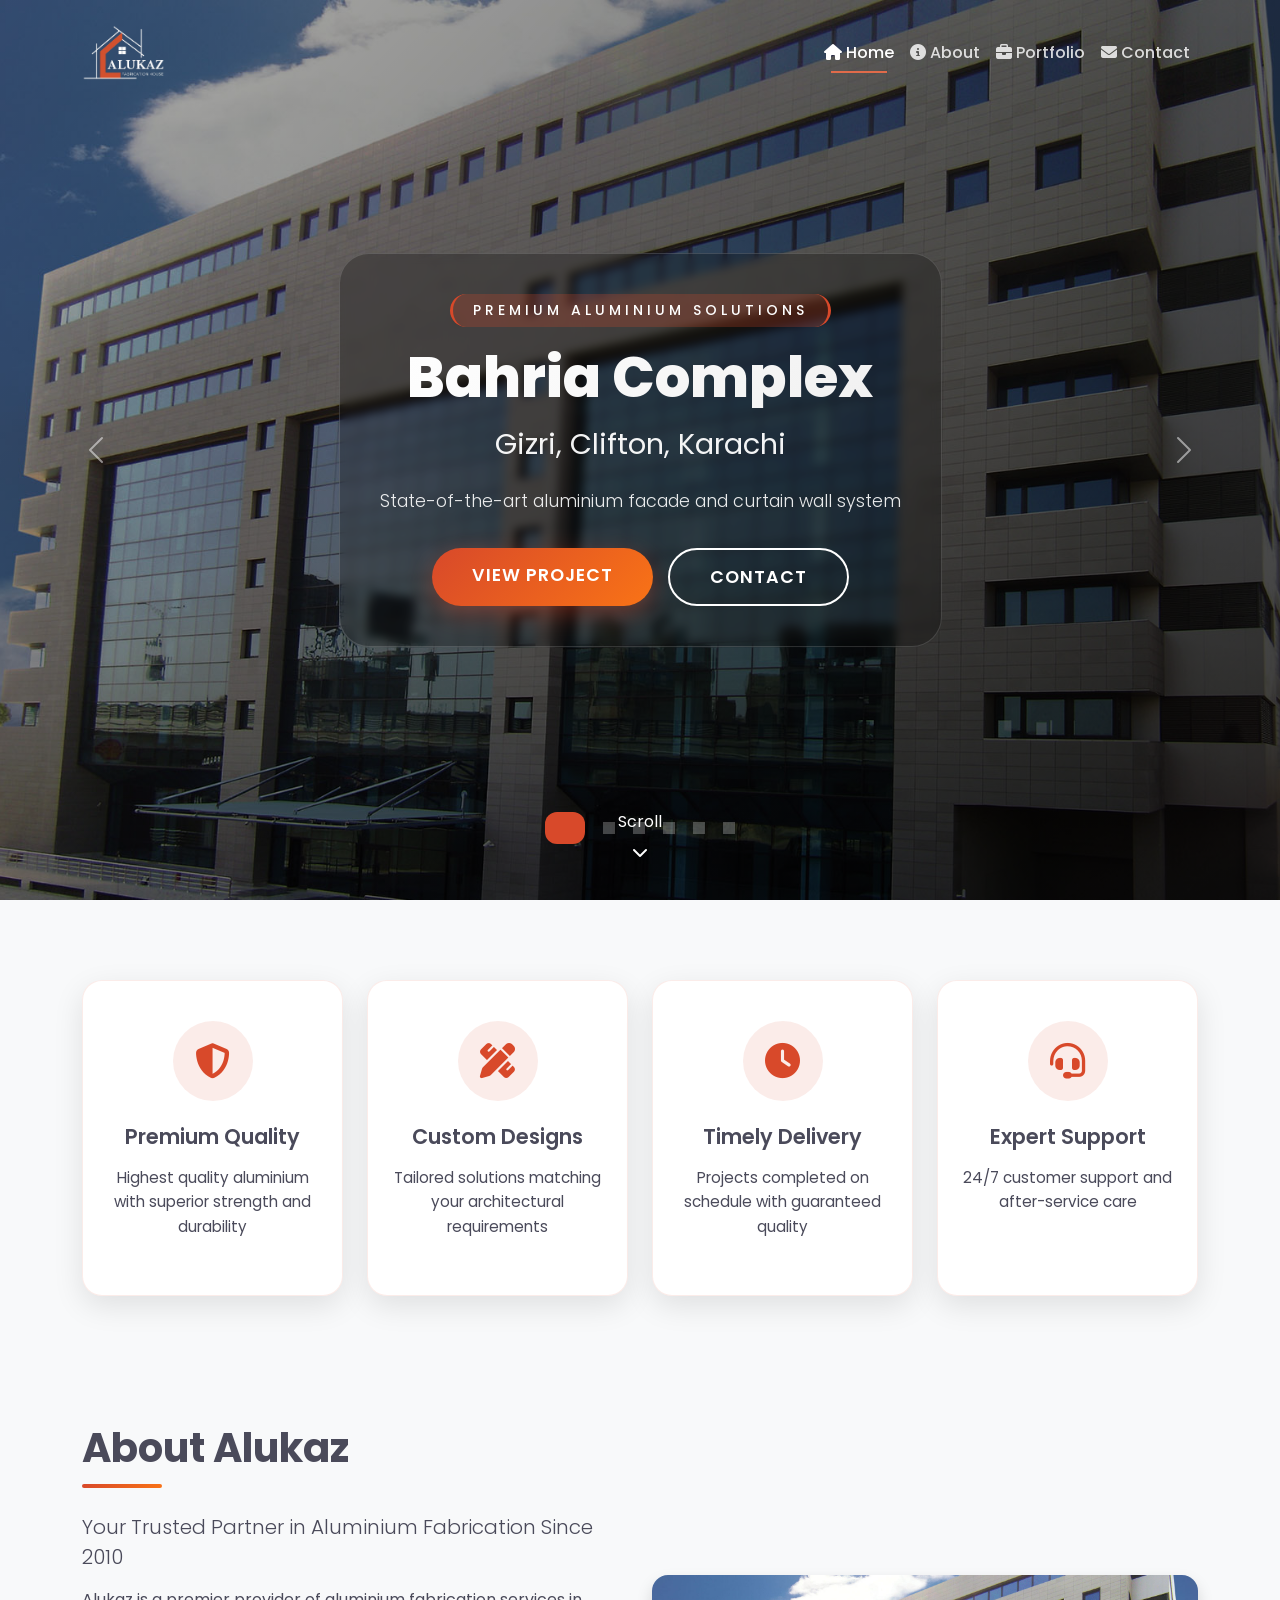
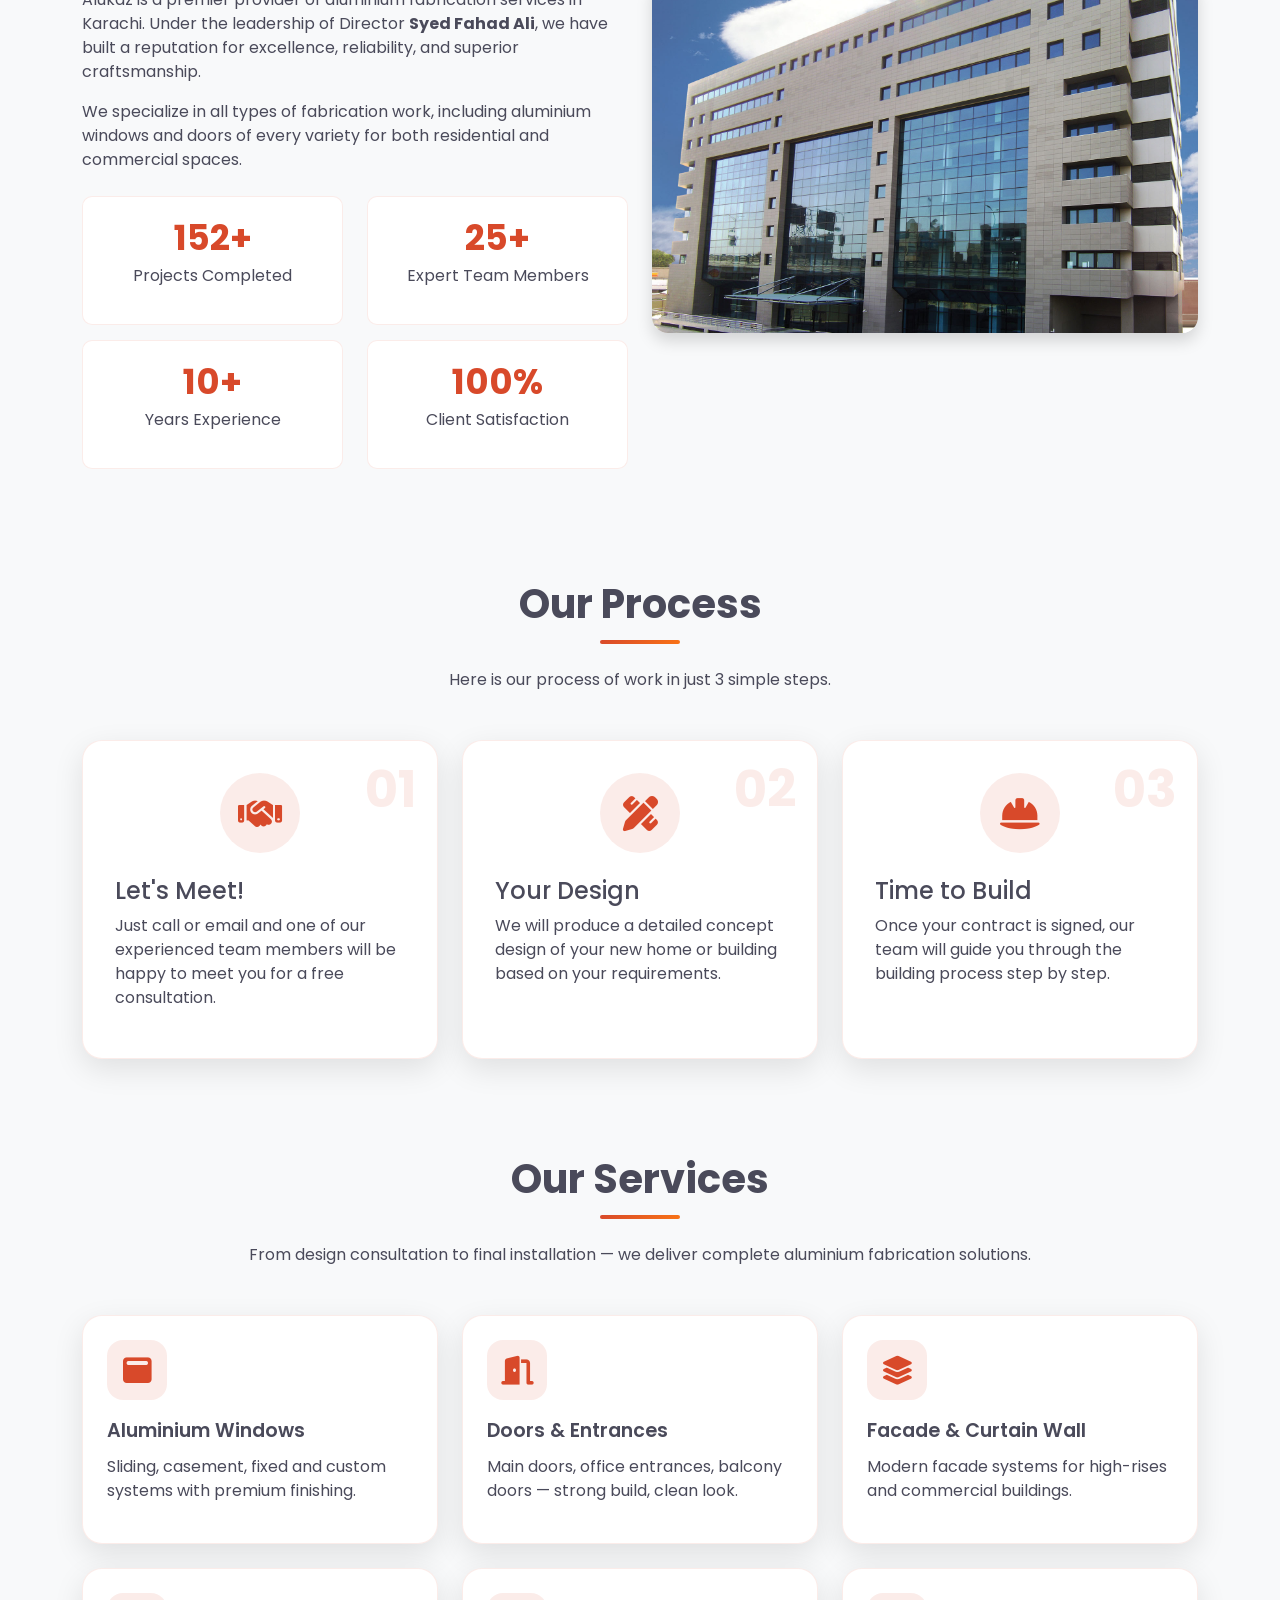
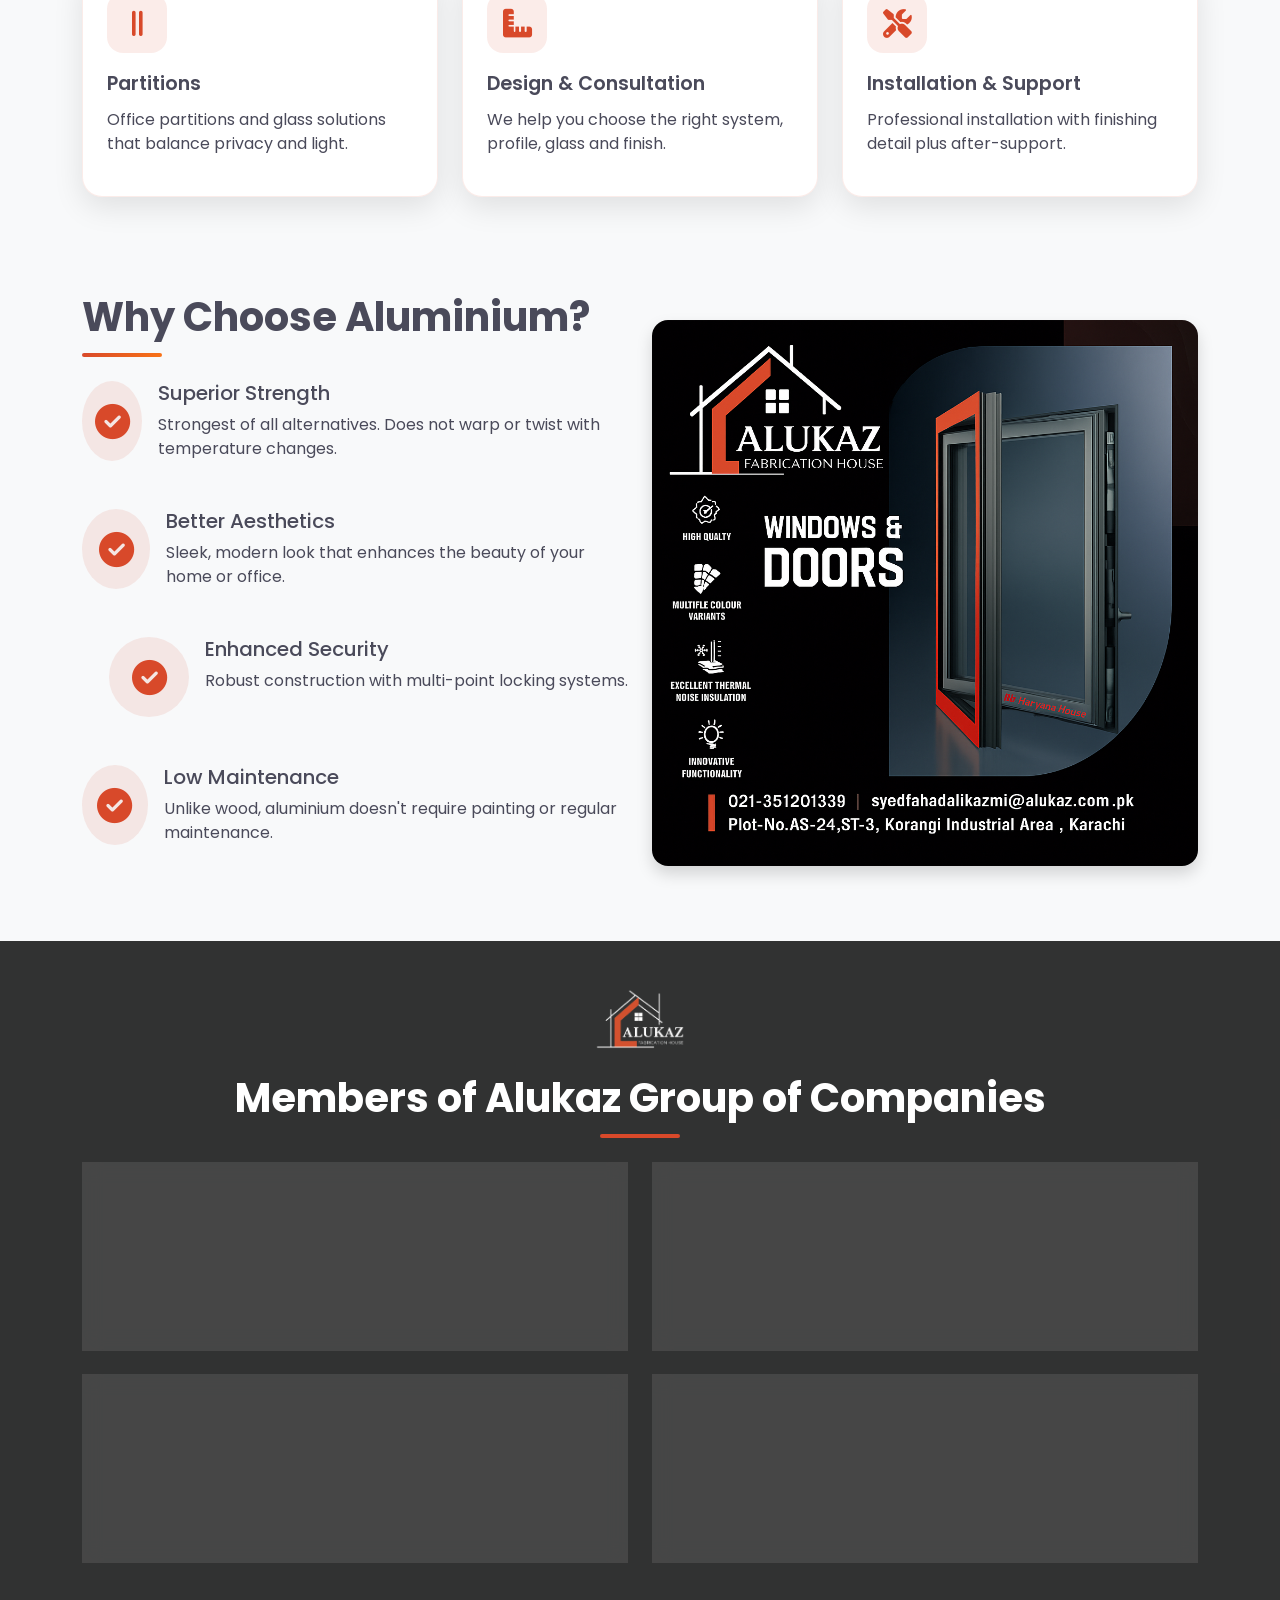
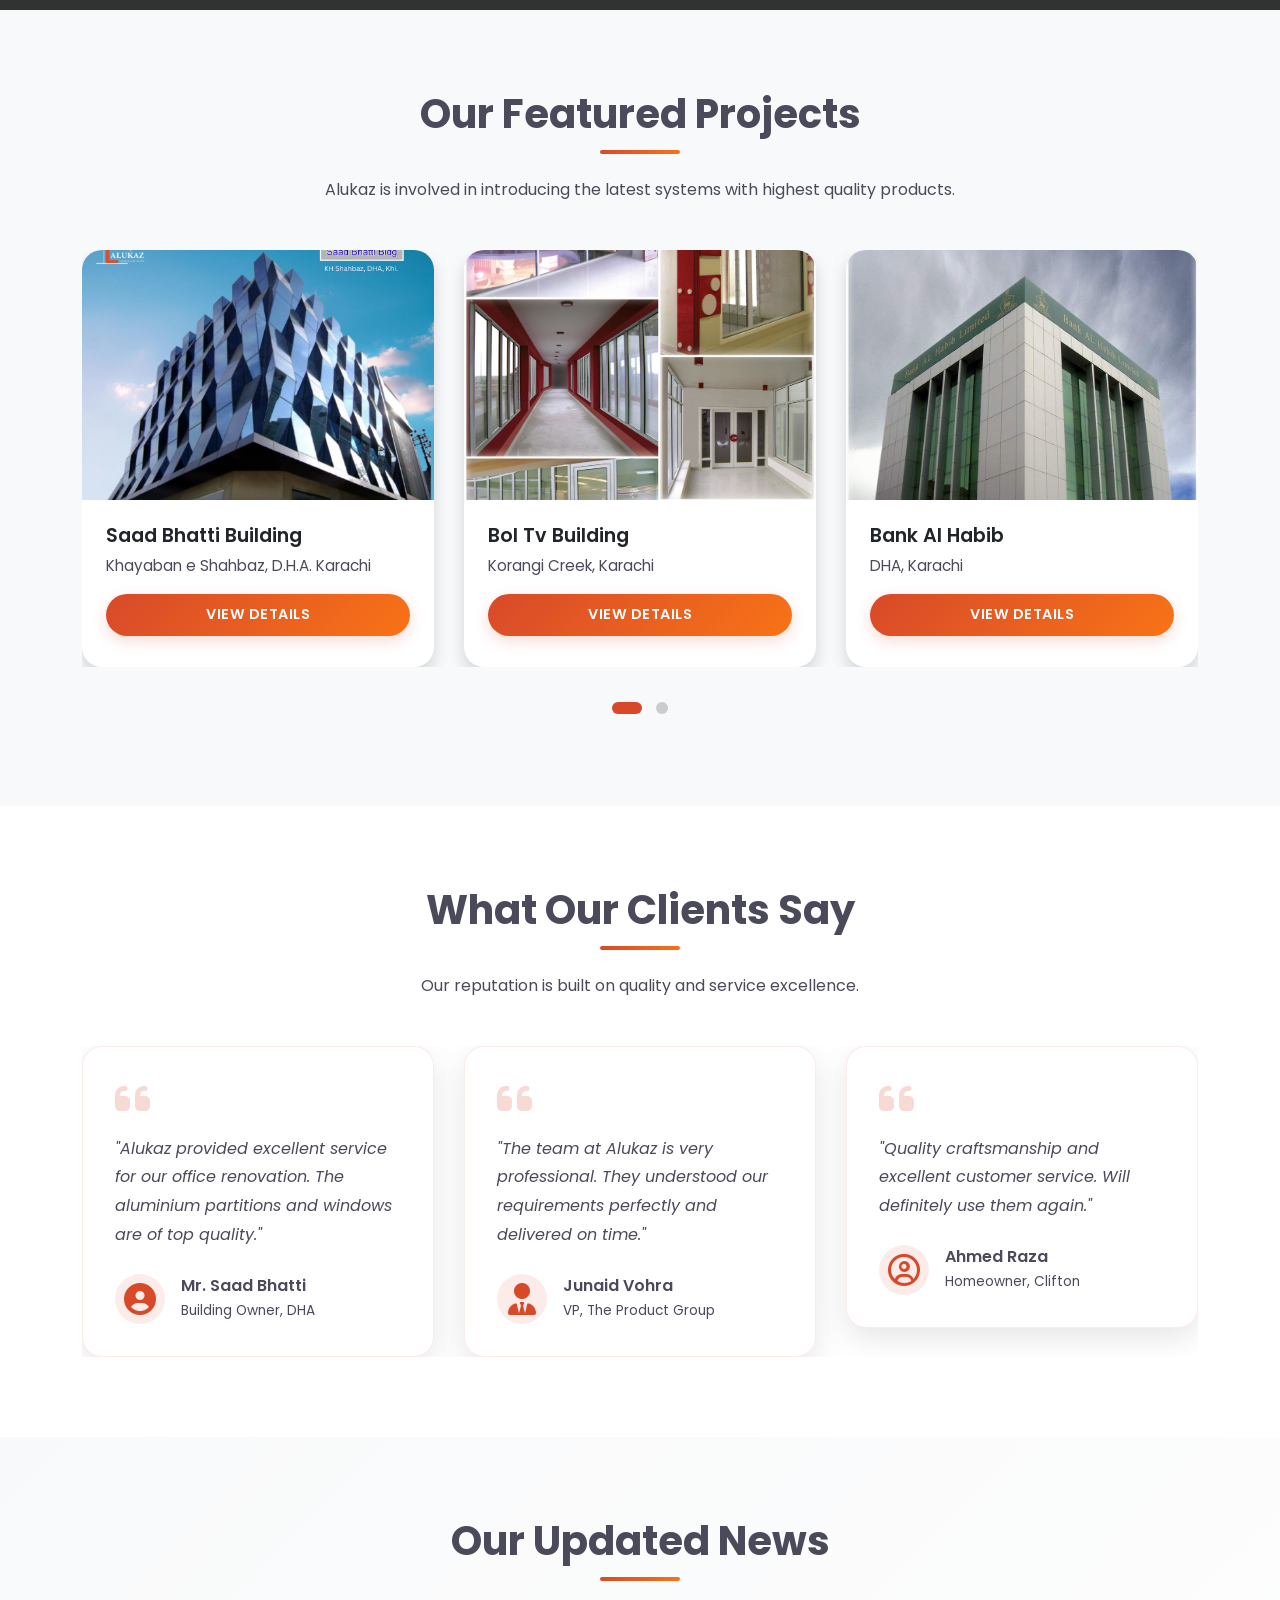
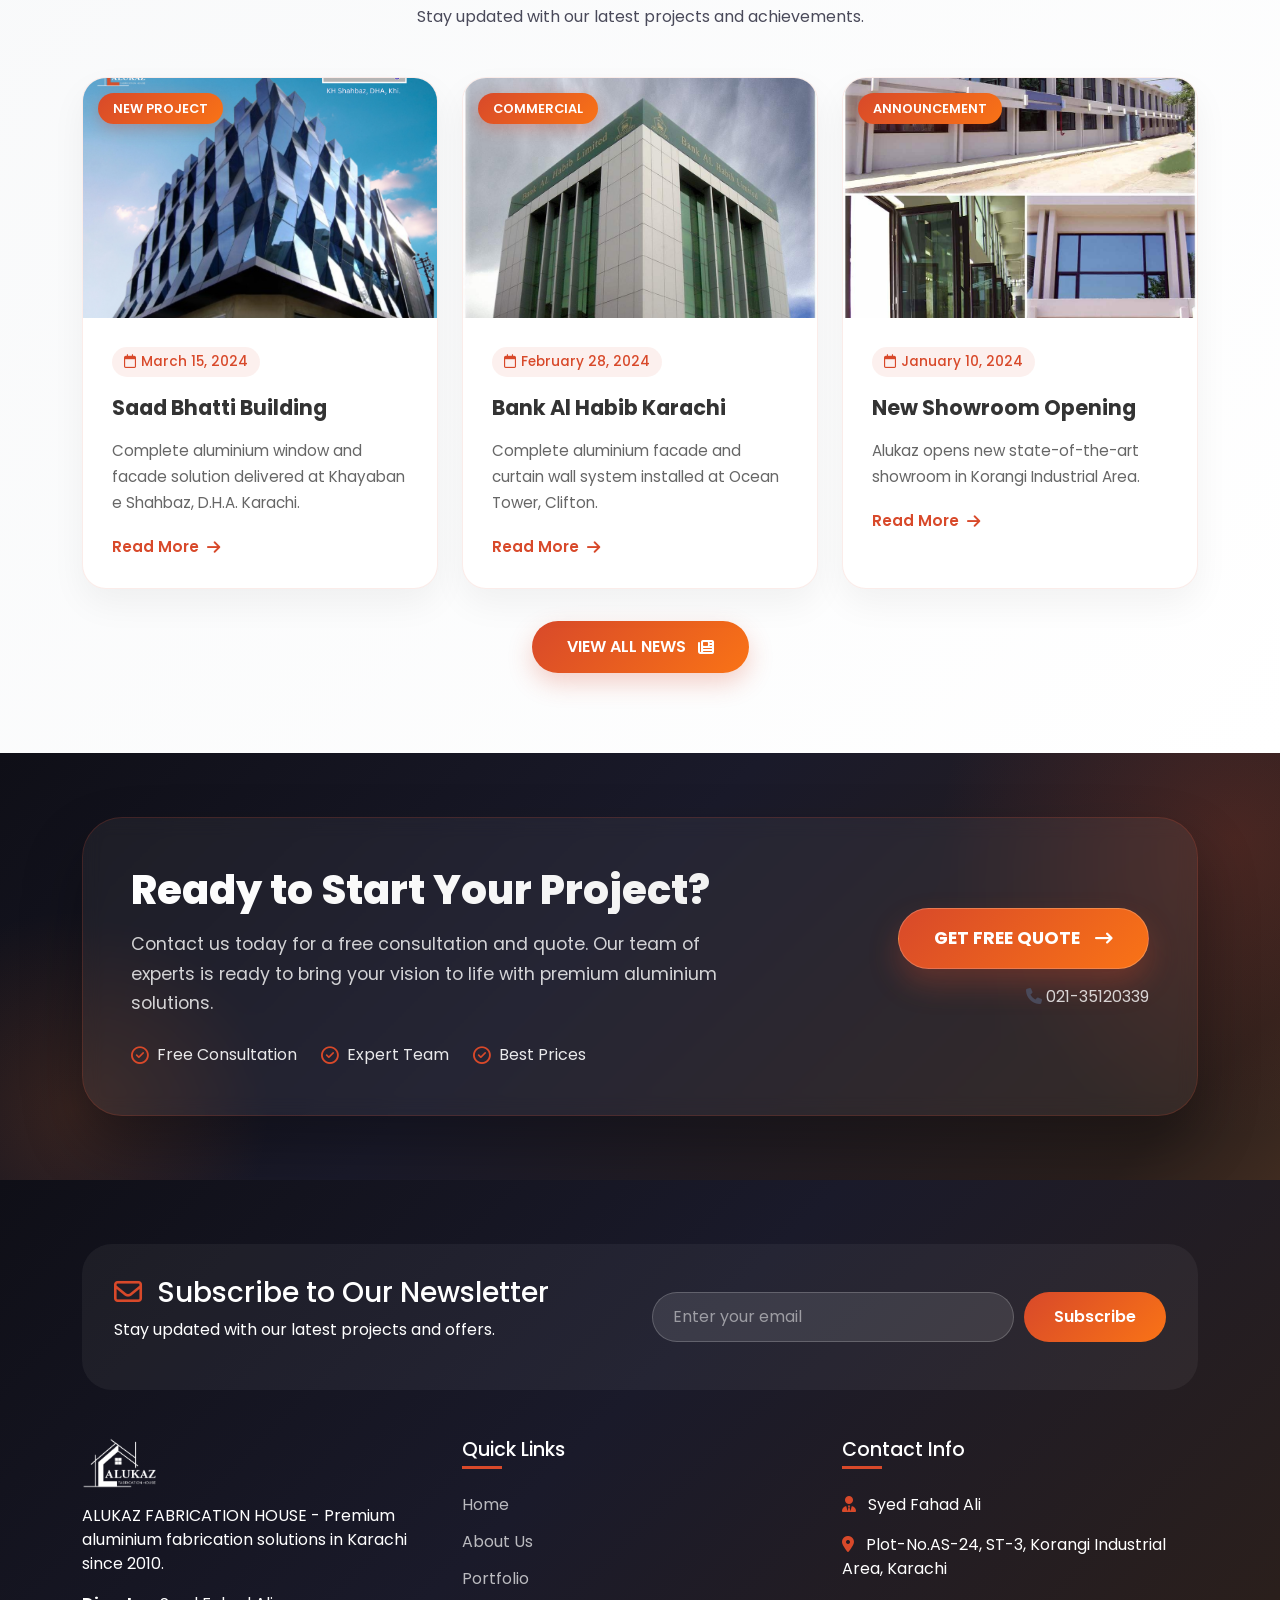
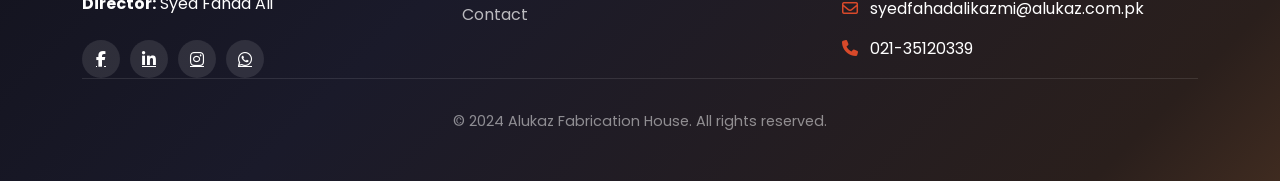
==== commit 76b0e7c7: "Update index.html" ====
--- a/index.html
+++ b/index.html
@@ -2,7 +2,7 @@
 <html lang="en">
 <head>
     <meta charset="UTF-8">
-    <meta name="viewport" content="width=device-width, initial-scale=1.0">
+    <meta name="viewport" content="width=device-width, initial-scale=1.0, maximum-scale=5.0, user-scalable=yes">
     <title>Alukaz - Premium Aluminium Fabrication Solutions</title>
 
     <link rel="icon" type="image/png" href="images/ALUKAZ.png">
@@ -12,7 +12,6 @@
     <link rel="stylesheet" href="https://cdnjs.cloudflare.com/ajax/libs/font-awesome/6.4.0/css/all.min.css">
     <!-- AOS Animation Library -->
     <link href="https://unpkg.com/aos@2.3.1/dist/aos.css" rel="stylesheet">
-    <link href="css/style.css" rel="stylesheet">
     <!-- Owl Carousel -->
     <link rel="stylesheet" href="https://cdnjs.cloudflare.com/ajax/libs/OwlCarousel2/2.3.4/assets/owl.carousel.min.css">
     <link rel="stylesheet" href="https://cdnjs.cloudflare.com/ajax/libs/OwlCarousel2/2.3.4/assets/owl.theme.default.min.css">
@@ -22,7 +21,7 @@
     
     <style>
         /* ========================================
-           Global Styles
+           GLOBAL VARIABLES & RESET
         ======================================== */
         :root {
             --primary: #d8492a;
@@ -48,15 +47,103 @@
             box-sizing: border-box;
         }
 
+        html, body {
+            overflow-x: hidden;
+            width: 100%;
+            position: relative;
+            scroll-behavior: smooth;
+        }
+
         body {
             font-family: 'Poppins', sans-serif;
             color: var(--text);
             background: var(--gray);
-            overflow-x: hidden;
+        }
+
+        img {
+            max-width: 100%;
+            height: auto;
+            display: block;
         }
 
         /* ========================================
-           Navigation – Updated with Sidebar (Same as Portfolio)
+           POPUP STYLES
+        ======================================== */
+        .popup-overlay {
+            position: fixed;
+            top: 0;
+            left: 0;
+            width: 100%;
+            height: 100%;
+            background: rgba(0, 0, 0, 0.85);
+            backdrop-filter: blur(8px);
+            -webkit-backdrop-filter: blur(8px);
+            z-index: 99999;
+            display: none;
+            justify-content: center;
+            align-items: center;
+            opacity: 0;
+            transition: opacity 0.3s ease;
+            padding: 15px;
+        }
+
+        .popup-overlay.show {
+            display: flex;
+            opacity: 1;
+        }
+
+        .popup-card {
+            position: relative;
+            max-width: min(500px, 95%);
+            width: 100%;
+            margin: 0 auto;
+            background: transparent;
+            border-radius: clamp(15px, 4vw, 20px);
+            overflow: hidden;
+            box-shadow: 0 20px 40px rgba(216, 73, 42, 0.3);
+            transform: scale(0.9);
+            transition: transform 0.3s ease;
+            border: 3px solid var(--primary);
+        }
+
+        .popup-overlay.show .popup-card {
+            transform: scale(1);
+        }
+
+        .popup-close {
+            position: absolute;
+            top: clamp(8px, 3vw, 12px);
+            right: clamp(8px, 3vw, 12px);
+            width: clamp(35px, 8vw, 45px);
+            height: clamp(35px, 8vw, 45px);
+            background: var(--gradient);
+            border: none;
+            border-radius: 50%;
+            color: white;
+            font-size: clamp(1rem, 4vw, 1.3rem);
+            cursor: pointer;
+            display: flex;
+            align-items: center;
+            justify-content: center;
+            transition: all 0.3s ease;
+            z-index: 10;
+            border: 2px solid white;
+        }
+
+        .popup-close:hover {
+            transform: rotate(90deg) scale(1.1);
+            background: var(--primary-dark);
+        }
+
+        .popup-image {
+            width: 100%;
+            height: auto;
+            display: block;
+            object-fit: cover;
+        }
+
+        /* ========================================
+           NAVIGATION
         ======================================== */
         .navbar {
             background: transparent !important;
@@ -66,24 +153,14 @@
             width: 100%;
             top: 0;
             z-index: 1000;
-            border-bottom-left-radius: 30px;
-            border-bottom-right-radius: 30px;
-            overflow: hidden;
         }
 
         .navbar.scrolled {
             background: var(--gradient-dark) !important;
             backdrop-filter: blur(10px);
+            -webkit-backdrop-filter: blur(10px);
             box-shadow: 0 5px 30px rgba(0,0,0,0.5);
             padding: 15px 0;
-            border-bottom-left-radius: 30px;
-            border-bottom-right-radius: 30px;
-            animation: slideDown 0.5s ease forwards;
-        }
-
-        @keyframes slideDown {
-            0% { transform: translateY(-100%); opacity: 0; }
-            100% { transform: translateY(0); opacity: 1; }
         }
 
         .navbar-brand img {
@@ -128,16 +205,18 @@
             color: white !important;
         }
 
-        /* Mobile Sidebar Styles */
+        /* Mobile Sidebar */
         @media (max-width: 991px) {
             .navbar-collapse {
                 position: fixed;
                 top: 0;
-                right: -300px;
-                width: 280px;
+                right: -100%;
+                width: min(300px, 85%);
                 height: 100vh;
+                height: -webkit-fill-available;
                 background: var(--gradient-dark);
                 backdrop-filter: blur(15px);
+                -webkit-backdrop-filter: blur(15px);
                 padding: 100px 25px 40px;
                 transition: right 0.4s cubic-bezier(0.4, 0, 0.2, 1);
                 z-index: 1050;
@@ -172,6 +251,7 @@
                 display: flex;
                 align-items: center;
                 gap: 12px;
+                min-height: 44px;
             }
 
             .nav-link i {
@@ -180,19 +260,13 @@
                 color: var(--primary-light);
             }
 
-            .nav-link:hover {
+            .nav-link:hover,
+            .nav-link.active {
                 background: var(--gradient);
                 transform: translateX(5px);
             }
 
-            .nav-link:hover i {
-                color: white;
-            }
-
-            .nav-link.active {
-                background: var(--gradient);
-            }
-
+            .nav-link:hover i,
             .nav-link.active i {
                 color: white;
             }
@@ -219,12 +293,9 @@
                 transition: all 0.3s ease;
                 z-index: 1060;
                 backdrop-filter: blur(5px);
-                box-shadow: 0 4px 12px rgba(0,0,0,0.3);
-            }
-
-            .sidebar-close i {
-                font-size: 1.3rem;
-                color: white;
+                -webkit-backdrop-filter: blur(5px);
+                min-width: 44px;
+                min-height: 44px;
             }
 
             .sidebar-close:hover {
@@ -261,6 +332,7 @@
                 height: 100%;
                 background: rgba(0,0,0,0.6);
                 backdrop-filter: blur(4px);
+                -webkit-backdrop-filter: blur(4px);
                 z-index: 1049;
                 display: none;
             }
@@ -276,10 +348,13 @@
                 border-radius: 14px;
                 margin-left: auto;
                 z-index: 1060;
+                position: relative;
+                min-height: 44px;
             }
 
             .navbar-toggler:focus {
                 box-shadow: none;
+                outline: none;
             }
 
             .navbar-toggler-icon {
@@ -299,28 +374,25 @@
             }
         }
 
-        .navbar::before {
-            content: '';
-            position: absolute;
-            bottom: 0;
+        /* Body when sidebar is open */
+        body.sidebar-open {
+            overflow: hidden;
+            position: fixed;
+            width: 100%;
+            height: 100%;
+            top: 0;
             left: 0;
-            width: 100%;
-            height: 3px;
-            background: linear-gradient(90deg, transparent, rgba(249,115,22,0.3), rgba(216,73,42,0.5), rgba(249,115,22,0.3), transparent);
-            transform: scaleX(0);
-            transform-origin: center;
-            transition: transform 0.5s ease;
-        }
-
-        .navbar:hover::before {
-            transform: scaleX(1);
+            right: 0;
         }
 
         /* ========================================
-           ENHANCED HERO SECTION - PROFESSIONAL UI
+           HERO SECTION
         ======================================== */
         .hero-section {
             height: 100vh;
+            height: 100dvh;
+            min-height: 540px;
+            max-height: 920px;
             position: relative;
             overflow: hidden;
         }
@@ -335,7 +407,6 @@
             position: relative;
         }
 
-        /* Professional overlay with gradient */
         .carousel-item::after {
             content: '';
             position: absolute;
@@ -343,12 +414,8 @@
             left: 0;
             right: 0;
             bottom: 0;
-            background:
-                radial-gradient(700px 400px at 15% 30%, rgba(216,73,42,0.28), transparent 60%),
-                radial-gradient(700px 400px at 85% 25%, rgba(249,115,22,0.22), transparent 60%),
-                linear-gradient(135deg, rgba(0, 0, 0, 0.123), rgba(0,0,0,0.84));
+            background: linear-gradient(135deg, rgba(0,0,0,0.3), rgba(0,0,0,0.8));
             z-index: 1;
-            pointer-events: none;
         }
 
         .carousel-item img {
@@ -356,7 +423,6 @@
             width: 100%;
             object-fit: cover;
             object-position: center;
-            transform: scale(1);
             animation: zoomEffect 12s ease infinite alternate;
         }
 
@@ -384,27 +450,25 @@
             color: white;
             animation: fadeInUp 1s ease;
             padding: 40px;
-            background: rgba(0,0,0,0.18);
-            border: 1px solid rgba(255,255,255,0.14);
+            background: rgba(0,0,0,0.25);
+            border: 1px solid rgba(255,255,255,0.15);
             border-radius: 30px;
-            backdrop-filter: blur(2px);
-            -webkit-backdrop-filter: blur(10px);
+            backdrop-filter: blur(5px);
+            -webkit-backdrop-filter: blur(5px);
         }
 
         .slide-subtitle {
             display: inline-block;
-            font-size: 14px;  /* Font size reduced from 20px to 14px */
+            font-size: 14px;
             font-weight: 500;
             letter-spacing: 4px;
             text-transform: uppercase;
             margin-bottom: 20px;
-            padding: 6px 20px;  /* Padding slightly reduced */
+            padding: 6px 20px;
             background: rgba(216, 73, 42, 0.25);
             border-radius: 50px;
             border-left: 3px solid var(--primary);
             border-right: 3px solid var(--primary);
-            backdrop-filter: blur(5px);
-            font-family: 'Montserrat', sans-serif;
             color: white;
         }
 
@@ -412,10 +476,7 @@
             font-size: 3.5rem;
             font-weight: 800;
             margin-bottom: 15px;
-            text-shadow: 2px 2px 20px rgba(0,0,0,0.5);
             line-height: 1.1;
-            letter-spacing: -1px;
-            font-family: 'Poppins', sans-serif;
             background: linear-gradient(135deg, #ffffff, #f0f0f0);
             -webkit-background-clip: text;
             -webkit-text-fill-color: transparent;
@@ -426,21 +487,13 @@
             font-size: 1.8rem !important;
             font-weight: 400;
             margin-bottom: 20px;
-            text-shadow: 1px 1px 15px rgba(0,0,0,0.5);
-            font-family: 'Montserrat', sans-serif;
             color: rgba(255,255,255,0.95);
-        }
-
-        .slide-description {
-            margin: 25px 0 30px;
         }
 
         .slide-description p {
             font-size: 1.1rem;
             line-height: 1.8;
             font-weight: 300;
-            text-shadow: 1px 1px 10px rgba(0,0,0,0.5);
-            font-family: 'Open Sans', sans-serif;
             color: rgba(255,255,255,0.9);
             max-width: 700px;
             margin: 0 auto;
@@ -459,14 +512,11 @@
             font-size: 1.1rem;
             font-weight: 600;
             border-radius: 60px;
-            transition: all 0.4s cubic-bezier(0.175, 0.885, 0.32, 1.275);
+            transition: all 0.4s ease;
             text-transform: uppercase;
             letter-spacing: 1px;
-            font-family: 'Montserrat', sans-serif;
-            position: relative;
-            overflow: hidden;
-            z-index: 1;
             text-decoration: none;
+            display: inline-block;
         }
 
         .btn-hero-primary {
@@ -476,24 +526,8 @@
             box-shadow: 0 8px 25px rgba(216,73,42,0.4);
         }
 
-        .btn-hero-primary::before {
-            content: '';
-            position: absolute;
-            top: 0;
-            left: -100%;
-            width: 100%;
-            height: 100%;
-            background: linear-gradient(135deg, #f97316, #d8492a);
-            transition: left 0.4s ease;
-            z-index: -1;
-        }
-
-        .btn-hero-primary:hover::before {
-            left: 0;
-        }
-
         .btn-hero-primary:hover {
-            transform: translateY(-5px) scale(1.05);
+            transform: translateY(-5px);
             box-shadow: 0 15px 35px rgba(216,73,42,0.6);
         }
 
@@ -506,21 +540,11 @@
         .btn-hero-outline:hover {
             background: white;
             color: var(--primary);
-            transform: translateY(-5px) scale(1.05);
-            box-shadow: 0 10px 25px rgba(255,255,255,0.3);
-        }
-
-        /* Modern Indicators */
+            transform: translateY(-5px);
+        }
+
         .carousel-indicators {
-            position: absolute;
             bottom: 40px;
-            left: 0;
-            right: 0;
-            z-index: 3;
-            margin: 0;
-            display: flex;
-            justify-content: center;
-            align-items: center;
             gap: 12px;
         }
 
@@ -528,60 +552,15 @@
             width: 12px !important;
             height: 12px !important;
             border-radius: 12px !important;
-            background-color: rgba(255, 255, 255, 0.5) !important;
-            border: 2px solid transparent !important;
-            margin: 0 !important;
-            padding: 0 !important;
-            transition: all 0.4s cubic-bezier(0.4, 0, 0.2, 1) !important;
-            cursor: pointer;
-            box-shadow: 0 2px 8px rgba(0, 0, 0, 0.2);
+            background-color: rgba(255,255,255,0.5) !important;
+            transition: all 0.4s ease !important;
         }
 
         .carousel-indicators button.active {
             width: 40px !important;
-            height: 12px !important;
             background: var(--primary) !important;
-            border-color: white !important;
-            box-shadow: 0 0 15px var(--primary);
-        }
-
-        /* Control Buttons */
-        .carousel-control-prev,
-        .carousel-control-next {
-            width: 60px;
-            height: 60px;
-            background: rgba(216, 73, 42, 0.3);
-            border-radius: 50%;
-            top: 50%;
-            transform: translateY(-50%);
-            opacity: 0;
-            transition: all 0.3s ease;
-            z-index: 4;
-            border: 2px solid rgba(255, 255, 255, 0.3);
-            backdrop-filter: blur(5px);
-        }
-
-        .carousel-control-prev {
-            left: 40px;
-        }
-
-        .carousel-control-next {
-            right: 40px;
-        }
-
-        .hero-section:hover .carousel-control-prev,
-        .hero-section:hover .carousel-control-next {
-            opacity: 1;
-        }
-
-        .carousel-control-prev:hover,
-        .carousel-control-next:hover {
-            background: var(--primary);
-            border-color: white;
-            transform: translateY(-50%) scale(1.1);
-        }
-
-        /* Scroll Indicator */
+        }
+
         .scroll-indicator {
             position: absolute;
             bottom: 40px;
@@ -596,119 +575,790 @@
             animation: bounce 2.5s infinite;
         }
 
-        .scroll-indicator span {
-            font-size: 0.9rem;
-            letter-spacing: 3px;
-            text-transform: uppercase;
-            opacity: 0.8;
-        }
-
-        .scroll-indicator i {
-            font-size: 1.8rem;
-            opacity: 0.8;
-        }
-
         @keyframes bounce {
             0%, 20%, 50%, 80%, 100% { transform: translateX(-50%) translateY(0); }
-            40% { transform: translateX(-50%) translateY(-25px); }
-            60% { transform: translateX(-50%) translateY(-15px); }
-        }
-
-        @keyframes fadeInUp {
-            from {
-                opacity: 0;
-                transform: translateY(40px);
+            40% { transform: translateX(-50%) translateY(-20px); }
+            60% { transform: translateX(-50%) translateY(-10px); }
+        }
+
+        /* ========================================
+           SECTION TITLES
+        ======================================== */
+        .section-title {
+            font-size: 2.5rem;
+            font-weight: 700;
+            margin-bottom: 1.5rem;
+            text-align: center;
+            position: relative;
+            padding-bottom: 1rem;
+        }
+
+        .section-title::after {
+            content: '';
+            position: absolute;
+            bottom: 0;
+            left: 50%;
+            transform: translateX(-50%);
+            width: 80px;
+            height: 4px;
+            background: var(--gradient);
+            border-radius: 2px;
+        }
+
+        .section-title.text-start::after {
+            left: 0;
+            transform: none;
+        }
+
+        /* ========================================
+           FEATURE CARDS
+        ======================================== */
+        .features-section {
+            padding: 5rem 0;
+        }
+
+        .feature-card {
+            background: white;
+            border-radius: 20px;
+            box-shadow: var(--shadow);
+            transition: var(--transition);
+            text-align: center;
+            height: 100%;
+            padding: 2.5rem 1.5rem;
+            border: 1px solid rgba(216,73,42,0.1);
+        }
+
+        .feature-card:hover {
+            transform: translateY(-10px);
+            box-shadow: var(--shadow-hover);
+        }
+
+        .feature-icon {
+            width: 80px;
+            height: 80px;
+            background: rgba(216,73,42,0.1);
+            border-radius: 50%;
+            display: flex;
+            align-items: center;
+            justify-content: center;
+            margin: 0 auto 1.5rem;
+            transition: var(--transition);
+        }
+
+        .feature-card:hover .feature-icon {
+            background: var(--gradient);
+            transform: rotateY(360deg);
+        }
+
+        .feature-icon i {
+            font-size: 2.2rem;
+            color: var(--primary);
+            transition: var(--transition);
+        }
+
+        .feature-card:hover .feature-icon i {
+            color: white;
+        }
+
+        .feature-card h4 {
+            font-size: 1.3rem;
+            font-weight: 600;
+            margin-bottom: 1rem;
+        }
+
+        .feature-card p {
+            color: var(--text);
+            font-size: 0.95rem;
+            line-height: 1.6;
+        }
+
+        /* ========================================
+           STAT BOXES
+        ======================================== */
+        .stat-box {
+            text-align: center;
+            padding: 20px 15px;
+            background: white;
+            border-radius: 10px;
+            margin-bottom: 15px;
+            transition: var(--transition);
+            border: 1px solid rgba(216,73,42,0.1);
+        }
+
+        .stat-box:hover {
+            transform: translateY(-5px);
+            box-shadow: 0 10px 25px rgba(216,73,42,0.15);
+            border-color: var(--primary);
+        }
+
+        .stat-number {
+            font-size: 2.2rem;
+            font-weight: 700;
+            margin-bottom: 5px;
+            color: var(--primary) !important;
+        }
+
+        /* ========================================
+           PROCESS SECTION
+        ======================================== */
+        .process-card {
+            background: white;
+            border-radius: 20px;
+            transition: var(--transition);
+            position: relative;
+            overflow: hidden;
+            border: 1px solid rgba(216,73,42,0.1);
+            box-shadow: var(--shadow);
+            padding: 2rem;
+            height: 100%;
+        }
+
+        .process-card:hover {
+            transform: translateY(-10px);
+            box-shadow: var(--shadow-hover);
+            border-color: var(--primary);
+        }
+
+        .step-number {
+            position: absolute;
+            top: 10px;
+            right: 20px;
+            font-size: 3.2rem;
+            font-weight: 700;
+            color: rgba(216,73,42,0.1);
+        }
+
+        .icon-circle {
+            width: 80px;
+            height: 80px;
+            background: rgba(216,73,42,0.1);
+            border-radius: 50%;
+            display: flex;
+            align-items: center;
+            justify-content: center;
+            margin: 0 auto 1.5rem;
+            transition: var(--transition);
+        }
+
+        .process-card:hover .icon-circle {
+            background: var(--gradient);
+        }
+
+        .process-card:hover .icon-circle i {
+            color: white;
+        }
+
+        .icon-circle i {
+            font-size: 2.2rem;
+            color: var(--primary);
+            transition: var(--transition);
+        }
+
+        /* ========================================
+           SERVICES SECTION
+        ======================================== */
+        .service-card {
+            background: white;
+            border-radius: 20px;
+            border: 1px solid rgba(216,73,42,0.1);
+            box-shadow: var(--shadow);
+            transition: var(--transition);
+            padding: 1.5rem;
+            height: 100%;
+            position: relative;
+            overflow: hidden;
+        }
+
+        .service-card::before {
+            content: '';
+            position: absolute;
+            top: 0;
+            left: 0;
+            right: 0;
+            height: 3px;
+            background: var(--gradient);
+            transform: scaleX(0);
+            transition: transform 0.4s ease;
+        }
+
+        .service-card:hover {
+            transform: translateY(-10px);
+            box-shadow: var(--shadow-hover);
+        }
+
+        .service-card:hover::before {
+            transform: scaleX(1);
+        }
+
+        .service-icon {
+            width: 60px;
+            height: 60px;
+            background: rgba(216,73,42,0.1);
+            border-radius: 16px;
+            display: flex;
+            align-items: center;
+            justify-content: center;
+            margin-bottom: 1.2rem;
+        }
+
+        .service-icon i {
+            font-size: 1.8rem;
+            color: var(--primary);
+        }
+
+        .service-card h5 {
+            font-size: 1.2rem;
+            font-weight: 600;
+            margin-bottom: 0.8rem;
+        }
+
+        /* ========================================
+           MEMBERS SECTION
+        ======================================== */
+        .members-section {
+            position: relative;
+            background: url('images/groupBg.jpg') center/cover fixed;
+            padding: 5rem 0;
+            z-index: 1;
+        }
+
+        .members-section::before {
+            content: '';
+            position: absolute;
+            top: 0;
+            left: 0;
+            right: 0;
+            bottom: 0;
+            background: rgba(0,0,0,0.8);
+            z-index: -1;
+        }
+
+        .top-logo {
+            max-height: 60px;
+            width: auto;
+            margin: 0 auto 25px;
+            display: block;
+        }
+
+        .members-section .section-title {
+            color: white;
+        }
+
+        .members-section .section-title::after {
+            background: var(--primary);
+        }
+
+        .member-card {
+            background: rgba(255,255,255,0.1);
+            backdrop-filter: blur(10px);
+            -webkit-backdrop-filter: blur(10px);
+            border-radius: 24px;
+            border: 2px solid var(--primary);
+            padding: 2rem;
+            height: 100%;
+            transition: var(--transition);
+        }
+
+        .member-card:hover {
+            transform: translateY(-10px);
+            border-color: var(--secondary);
+            background: rgba(255,255,255,0.15);
+            box-shadow: 0 20px 40px rgba(216,73,42,0.3);
+        }
+
+        .member-logo {
+            width: 120px;
+            height: 120px;
+            display: flex;
+            align-items: center;
+            justify-content: center;
+            background: rgba(255,255,255,0.1);
+            border-radius: 20px;
+            padding: 15px;
+            margin-right: 1.5rem;
+        }
+
+        .member-logo img {
+            max-width: 100%;
+            max-height: 80px;
+            object-fit: contain;
+        }
+
+        .member-card h4 {
+            color: white;
+            font-size: 1.4rem;
+            margin-bottom: 0.5rem;
+        }
+
+        .member-card .company-subtitle {
+            color: rgba(255,255,255,0.8);
+            font-size: 1rem;
+            margin-bottom: 0.5rem;
+        }
+
+        .member-card p {
+            color: rgba(255,255,255,0.9);
+            font-size: 0.95rem;
+            line-height: 1.7;
+        }
+
+        @media (max-width: 768px) {
+            .member-card {
+                flex-direction: column !important;
+                text-align: center;
             }
-            to {
-                opacity: 1;
-                transform: translateY(0);
+            .member-logo {
+                margin-right: 0 !important;
+                margin-bottom: 1.5rem;
             }
         }
 
-        /* Responsive Hero */
-        @media (max-width: 1200px) {
-            .caption-content h1 { font-size: 4rem; }
-            .caption-content .lead { font-size: 1.6rem !important; }
-        }
-
-        @media (max-width: 992px) {
-            .caption-content h1 { font-size: 3.5rem; }
-            .caption-content .lead { font-size: 1.5rem !important; }
-            .carousel-control-prev,
-            .carousel-control-next {
-                width: 50px;
-                height: 50px;
-            }
-        }
-
-        @media (max-width: 768px) {
-            .caption-content h1 { font-size: 2.8rem; }
-            .caption-content .lead { font-size: 1.3rem !important; }
-            .slide-subtitle { font-size: 12px; letter-spacing: 3px; padding: 5px 15px; }
-            .slide-description p { font-size: 1rem; }
-            .btn-hero { padding: 12px 30px; font-size: 1rem; }
-        }
-
-        @media (max-width: 576px) {
-            .caption-content { padding: 25px; }
-            .caption-content h1 { font-size: 2.2rem; }
-            .caption-content .lead { font-size: 1.1rem !important; }
-            .slide-subtitle { font-size: 11px; letter-spacing: 2px; padding: 4px 12px; }
-            .slide-buttons { flex-direction: column; gap: 10px; }
-            .btn-hero { width: 100%; max-width: 280px; margin: 0 auto; }
-            .carousel-indicators { bottom: 30px; }
-            .scroll-indicator { display: none; }
-        }
-
         /* ========================================
-           Footer – Updated with Logo (Same as Portfolio)
+           FEATURED PROJECTS
+        ======================================== */
+        .featured-projects {
+            padding: 5rem 0;
+            background: var(--gray);
+        }
+
+        .featured-projects .card {
+            border-radius: 20px;
+            overflow: hidden;
+            transition: var(--transition);
+            height: 100%;
+            border: 1px solid rgba(216,73,42,0.1);
+        }
+
+        .featured-projects .card:hover {
+            transform: translateY(-10px);
+            box-shadow: var(--shadow-hover);
+        }
+
+        .featured-projects .card-img-top {
+            height: 250px;
+            object-fit: cover;
+            transition: transform 0.5s ease;
+        }
+
+        .featured-projects .card:hover .card-img-top {
+            transform: scale(1.05);
+        }
+
+        .featured-projects .card-body {
+            padding: 1.5rem;
+        }
+
+        .featured-projects .card-title {
+            font-size: 1.2rem;
+            font-weight: 600;
+            margin-bottom: 0.5rem;
+        }
+
+        .featured-projects .card-text {
+            color: var(--text);
+            font-size: 0.95rem;
+            margin-bottom: 1rem;
+        }
+
+        /* Project Button - Themed */
+        .project-btn {
+            background: var(--gradient);
+            color: white;
+            border: none;
+            padding: 10px 20px;
+            border-radius: 30px;
+            font-weight: 600;
+            font-size: 0.9rem;
+            text-transform: uppercase;
+            letter-spacing: 0.5px;
+            transition: all 0.3s ease;
+            position: relative;
+            overflow: hidden;
+            z-index: 1;
+            box-shadow: 0 5px 15px rgba(216,73,42,0.2);
+            width: 100%;
+            display: inline-block;
+            text-align: center;
+            text-decoration: none;
+        }
+
+        .project-btn::before {
+            content: '';
+            position: absolute;
+            top: 0;
+            left: -100%;
+            width: 100%;
+            height: 100%;
+            background: linear-gradient(135deg, #f97316, #d8492a);
+            transition: left 0.4s ease;
+            z-index: -1;
+        }
+
+        .project-btn:hover {
+            transform: translateY(-3px);
+            box-shadow: 0 8px 25px rgba(216,73,42,0.4);
+            color: white;
+        }
+
+        .project-btn:hover::before {
+            left: 0;
+        }
+
+        /* ========================================
+           TESTIMONIALS
+        ======================================== */
+        .testimonials-section {
+            padding: 5rem 0;
+            background: white;
+        }
+
+        .testimonial-card {
+            background: white;
+            border-radius: 20px;
+            padding: 2rem;
+            box-shadow: var(--shadow);
+            transition: var(--transition);
+            height: 100%;
+            border: 1px solid rgba(216,73,42,0.1);
+        }
+
+        .testimonial-card:hover {
+            transform: translateY(-10px);
+            box-shadow: var(--shadow-hover);
+            border-color: var(--primary);
+        }
+
+        .quote-icon i {
+            color: var(--primary);
+            opacity: 0.2;
+            font-size: 2.5rem;
+            margin-bottom: 1rem;
+        }
+
+        .testimonial-text {
+            font-size: 1rem;
+            line-height: 1.8;
+            color: var(--text);
+            margin-bottom: 1.5rem;
+            font-style: italic;
+        }
+
+        .client-avatar {
+            width: 50px;
+            height: 50px;
+            background: rgba(216,73,42,0.1);
+            border-radius: 50%;
+            display: flex;
+            align-items: center;
+            justify-content: center;
+            margin-right: 1rem;
+        }
+
+        .client-avatar i {
+            font-size: 2rem;
+            color: var(--primary);
+        }
+
+        .client-info h6 {
+            font-size: 1rem;
+            font-weight: 600;
+            margin-bottom: 0.2rem;
+        }
+
+        .client-info small {
+            color: var(--text);
+            font-size: 0.85rem;
+        }
+
+        /* ========================================
+           NEWS SECTION - THEMED
+        ======================================== */
+        .news-section {
+            padding: 5rem 0;
+            background: linear-gradient(135deg, #f8f9fa 0%, #ffffff 100%);
+            position: relative;
+        }
+
+        .news-card {
+            background: white;
+            border-radius: 24px;
+            overflow: hidden;
+            box-shadow: 0 15px 35px rgba(0,0,0,0.05);
+            transition: all 0.4s ease;
+            height: 100%;
+            border: 1px solid rgba(216,73,42,0.1);
+        }
+
+        .news-card:hover {
+            transform: translateY(-15px);
+            box-shadow: 0 30px 50px rgba(216,73,42,0.15);
+            border-color: var(--primary);
+        }
+
+        .news-img-wrapper {
+            height: 240px;
+            overflow: hidden;
+            position: relative;
+        }
+
+        .news-img-wrapper img {
+            width: 100%;
+            height: 100%;
+            object-fit: cover;
+            transition: transform 0.6s ease;
+        }
+
+        .news-card:hover .news-img-wrapper img {
+            transform: scale(1.1);
+        }
+
+        .news-category {
+            position: absolute;
+            top: 15px;
+            left: 15px;
+            background: var(--gradient);
+            color: white;
+            padding: 6px 15px;
+            border-radius: 30px;
+            font-size: 0.8rem;
+            font-weight: 600;
+            text-transform: uppercase;
+            z-index: 2;
+            box-shadow: 0 5px 15px rgba(216,73,42,0.3);
+        }
+
+        .news-content {
+            padding: 1.8rem;
+        }
+
+        .news-date {
+            color: var(--primary);
+            font-size: 0.85rem;
+            font-weight: 500;
+            margin-bottom: 1rem;
+            display: inline-flex;
+            align-items: center;
+            background: rgba(216,73,42,0.08);
+            padding: 5px 12px;
+            border-radius: 30px;
+        }
+
+        .news-date i {
+            color: var(--primary);
+            margin-right: 5px;
+        }
+
+        .news-title {
+            font-size: 1.3rem;
+            font-weight: 700;
+            margin-bottom: 1rem;
+            color: #333;
+            line-height: 1.4;
+            transition: color 0.3s ease;
+        }
+
+        .news-card:hover .news-title {
+            color: var(--primary);
+        }
+
+        .news-text {
+            color: #666;
+            line-height: 1.7;
+            font-size: 0.95rem;
+            margin-bottom: 1.2rem;
+        }
+
+        .news-link {
+            color: var(--primary);
+            text-decoration: none;
+            font-weight: 600;
+            font-size: 0.95rem;
+            display: inline-flex;
+            align-items: center;
+            transition: all 0.3s ease;
+            position: relative;
+            gap: 8px;
+        }
+
+        .news-link::after {
+            content: '';
+            position: absolute;
+            bottom: -2px;
+            left: 0;
+            width: 0;
+            height: 2px;
+            background: var(--gradient);
+            transition: width 0.3s ease;
+        }
+
+        .news-link:hover {
+            color: var(--secondary);
+            gap: 12px;
+        }
+
+        .news-link:hover::after {
+            width: 100%;
+        }
+
+        .btn-news-view-all {
+            display: inline-flex;
+            align-items: center;
+            gap: 12px;
+            background: var(--gradient);
+            color: white;
+            padding: 14px 35px;
+            border-radius: 60px;
+            font-weight: 600;
+            text-transform: uppercase;
+            text-decoration: none;
+            transition: all 0.4s ease;
+            box-shadow: 0 10px 25px rgba(216,73,42,0.25);
+            margin-top: 2rem;
+        }
+
+        .btn-news-view-all:hover {
+            transform: translateY(-5px);
+            box-shadow: 0 20px 40px rgba(216,73,42,0.4);
+            color: white;
+        }
+
+        /* ========================================
+           CTA SECTION - THEMED
+        ======================================== */
+        .cta-section {
+            background: var(--gradient-dark);
+            position: relative;
+            overflow: hidden;
+            padding: 4rem 0;
+        }
+
+        .cta-section::before {
+            content: '';
+            position: absolute;
+            top: -50%;
+            right: -20%;
+            width: 600px;
+            height: 600px;
+            background: radial-gradient(circle, rgba(216,73,42,0.2) 0%, transparent 70%);
+            border-radius: 50%;
+            animation: float 10s ease-in-out infinite;
+        }
+
+        .cta-section::after {
+            content: '';
+            position: absolute;
+            bottom: -30%;
+            left: -10%;
+            width: 400px;
+            height: 400px;
+            background: radial-gradient(circle, rgba(249,115,22,0.15) 0%, transparent 70%);
+            border-radius: 50%;
+            animation: floatReverse 12s ease-in-out infinite;
+        }
+
+        @keyframes float {
+            0%,100%{transform:translate(0,0)}50%{transform:translate(20px,20px)}
+        }
+        @keyframes floatReverse {
+            0%,100%{transform:translate(0,0)}50%{transform:translate(-20px,-30px)}
+        }
+
+        .cta-wrapper {
+            background: rgba(255,255,255,0.05);
+            backdrop-filter: blur(10px);
+            -webkit-backdrop-filter: blur(10px);
+            border: 1px solid rgba(216,73,42,0.2);
+            border-radius: 40px;
+            padding: 3rem;
+            position: relative;
+            z-index: 1;
+            box-shadow: 0 30px 60px rgba(0,0,0,0.3);
+        }
+
+        .cta-title {
+            font-size: 2.5rem;
+            font-weight: 800;
+            color: white;
+            margin-bottom: 1rem;
+            background: linear-gradient(135deg, #ffffff, #f0f0f0);
+            -webkit-background-clip: text;
+            -webkit-text-fill-color: transparent;
+            background-clip: text;
+        }
+
+        .cta-description {
+            font-size: 1.1rem;
+            color: rgba(255,255,255,0.8);
+            max-width: 600px;
+            line-height: 1.7;
+        }
+
+        .cta-feature {
+            display: flex;
+            align-items: center;
+            gap: 8px;
+            color: rgba(255,255,255,0.9);
+        }
+
+        .cta-feature i {
+            color: var(--primary);
+            font-size: 1.1rem;
+        }
+
+        .btn-cta {
+            display: inline-flex;
+            align-items: center;
+            gap: 15px;
+            background: var(--gradient);
+            color: white;
+            padding: 16px 35px;
+            border-radius: 60px;
+            font-weight: 700;
+            font-size: 1.1rem;
+            text-transform: uppercase;
+            text-decoration: none;
+            transition: all 0.4s ease;
+            box-shadow: 0 15px 30px rgba(216,73,42,0.3);
+            border: 1px solid rgba(255,255,255,0.2);
+        }
+
+        .btn-cta:hover {
+            transform: translateY(-5px) scale(1.05);
+            box-shadow: 0 25px 45px rgba(216,73,42,0.5);
+            color: white;
+        }
+
+        .cta-phone a {
+            color: rgba(255,255,255,0.8);
+            text-decoration: none;
+            transition: color 0.3s ease;
+        }
+
+        .cta-phone a:hover {
+            color: var(--primary);
+        }
+
+        /* ========================================
+           FOOTER
         ======================================== */
         footer {
             background: var(--gradient-dark);
             color: white;
-            padding: 60px 0 20px;
-            margin-top: 40px;
+            padding: 4rem 0 2rem;
+        }
+
+        .footer-logo img {
+            height: 50px;
+            filter: brightness(0) invert(1);
+            margin-bottom: 1rem;
+        }
+
+        .footer-widget h5 {
+            color: white;
+            font-size: 1.2rem;
+            margin-bottom: 1.5rem;
             position: relative;
-            overflow: hidden;
-        }
-
-        footer::before {
-            content: "";
-            position: absolute;
-            inset: 0;
-            background: rgba(0,0,0,0.2);
-            pointer-events: none;
-        }
-
-        footer > .container {
-            position: relative;
-            z-index: 1;
-        }
-
-        .footer-logo {
-            display: flex;
-            align-items: center;
-            margin-bottom: 20px;
-        }
-        .footer-logo img {
-            height: 60px;
-            width: auto;
-            filter: brightness(0) invert(1);
-            opacity: 0.95;
-            transition: var(--transition);
-        }
-        .footer-logo img:hover {
-            opacity: 1;
-            transform: scale(1.02);
-        }
-
-        .footer-widget h5 {
-            font-size: 1.2rem;
-            font-weight: 600;
-            margin-bottom: 25px;
-            position: relative;
-            padding-bottom: 10px;
-            color: #fff;
+            padding-bottom: 0.5rem;
         }
 
         .footer-widget h5::after {
@@ -721,128 +1371,103 @@
             background: var(--primary);
         }
 
-        .footer-widget p, .footer-widget li, .footer-widget a {
-            color: rgba(255,255,255,0.7);
-            font-size: 0.95rem;
-            line-height: 1.8;
-        }
-
         .footer-links {
             list-style: none;
             padding: 0;
         }
+
         .footer-links li {
-            margin-bottom: 10px;
-        }
+            margin-bottom: 0.8rem;
+        }
+
         .footer-links a {
             color: rgba(255,255,255,0.7);
             text-decoration: none;
             transition: var(--transition);
         }
+
         .footer-links a:hover {
-            color: var(--primary-light);
-            padding-left: 8px;
+            color: var(--primary);
+            padding-left: 5px;
         }
 
         .social-links {
             display: flex;
-            gap: 15px;
-            margin-top: 20px;
-        }
+            gap: 10px;
+            margin-top: 1.5rem;
+            flex-wrap: wrap;
+        }
+
         .social-links a {
             width: 38px;
             height: 38px;
-            background: rgba(255,255,255,0.08);
+            background: rgba(255,255,255,0.1);
             border-radius: 50%;
             display: flex;
             align-items: center;
             justify-content: center;
             color: white;
             transition: var(--transition);
-            font-size: 1rem;
-            border: 1px solid rgba(255,255,255,0.1);
-        }
+        }
+
         .social-links a:hover {
             background: var(--primary);
-            color: white;
             transform: translateY(-5px);
         }
 
         .newsletter-section {
-            background: rgba(250, 241, 241, 0.87);
-            backdrop-filter: blur(8px);
-            border-radius: 24px;
-            padding: 30px;
-            margin-bottom: 40px;
-            border: 1px solid rgba(255,255,255,0.08);
-            box-shadow: 0 15px 35px rgba(167, 91, 91, 0.4);
-        }
-        .newsletter-section h3 {
-            color: black;
-            font-weight: 600;
-        }
-        .newsletter-section p {
-            color: black;
-        }
+            background: rgba(255,255,255,0.05);
+            border-radius: 30px;
+            padding: 2rem;
+            margin-bottom: 3rem;
+        }
+
         .newsletter-form {
             display: flex;
             gap: 10px;
             flex-wrap: wrap;
         }
+
         .newsletter-form .form-control {
             flex: 1;
             min-width: 250px;
             background: rgba(255,255,255,0.1);
-            border: 1px solid rgba(32, 21, 21, 0.39);
-            color: black;
-            padding: 15px 20px;
+            border: 1px solid rgba(255,255,255,0.2);
+            color: white;
+            padding: 12px 20px;
             border-radius: 50px;
         }
+
         .newsletter-form .form-control::placeholder {
-            color: rgb(82, 75, 75);
-        }
-        .newsletter-form .form-control:focus {
-            border-color: var(--primary);
-            background: rgba(255,255,255,0.15);
-            box-shadow: 0 0 0 3px rgba(216,73,42,0.2);
-            outline: none;
-        }
+            color: rgba(255,255,255,0.5);
+        }
+
         .btn-newsletter {
-            padding: 15px 35px;
-            border: none;
+            padding: 12px 30px;
             background: var(--gradient);
             color: white;
+            border: none;
             border-radius: 50px;
             font-weight: 600;
-            transition: 0.2s;
-            display: inline-flex;
-            align-items: center;
-            gap: 10px;
-        }
+            transition: var(--transition);
+        }
+
         .btn-newsletter:hover {
             transform: translateY(-2px);
             box-shadow: 0 10px 25px rgba(216,73,42,0.4);
         }
-        .newsletter-checkbox {
-            margin-top: 15px;
-            color: rgb(0, 0, 0);
-            font-size: 0.85rem;
-        }
-        .newsletter-checkbox input[type="checkbox"] {
-            accent-color: var(--primary);
-            margin-right: 8px;
-        }
 
         .copyright {
             text-align: center;
-            padding-top: 40px;
-            margin-top: 40px;
+            padding-top: 2rem;
             border-top: 1px solid rgba(255,255,255,0.1);
             color: rgba(255,255,255,0.5);
             font-size: 0.9rem;
         }
 
-        /* Back to Top */
+        /* ========================================
+           BACK TO TOP
+        ======================================== */
         #back-to-top {
             position: fixed;
             bottom: 30px;
@@ -877,101 +1502,74 @@
         }
 
         /* ========================================
-           Feature Cards
+           OWL CAROUSEL DOTS
         ======================================== */
-        .features-section {
-            padding: 5rem 0;
-        }
-
-        .feature-card {
-            background: white;
-            border-radius: 20px;
-            box-shadow: var(--shadow);
-            transition: var(--transition);
-            text-align: center;
-            height: 100%;
-            padding: 2.5rem 1.5rem;
-            border: 1px solid rgba(216,73,42,0.1);
-        }
-
-        .feature-card:hover {
-            transform: translateY(-10px);
-            box-shadow: var(--shadow-hover);
-        }
-
-        .feature-icon {
-            width: 80px;
-            height: 80px;
-            background: rgba(216,73,42,0.1);
-            border-radius: 50%;
-            display: flex;
-            align-items: center;
-            justify-content: center;
-            margin: 0 auto 1.5rem;
-            transition: var(--transition);
-        }
-
-        .feature-card:hover .feature-icon {
-            background: var(--gradient);
-            transform: rotateY(360deg);
-        }
-
-        .feature-icon i {
-            font-size: 2.2rem;
-            color: var(--primary);
-            transition: var(--transition);
-        }
-
-        .feature-card:hover .feature-icon i {
-            color: white;
-        }
-
-        .feature-card h4 {
-            font-size: 1.3rem;
-            font-weight: 600;
-            margin-bottom: 1rem;
-        }
-
-        .feature-card p {
-            color: var(--text);
-            font-size: 0.95rem;
-            line-height: 1.6;
+        .owl-dots {
+            margin-top: 30px !important;
+            text-align: center !important;
+        }
+        
+        .owl-dot span {
+            width: 12px !important;
+            height: 12px !important;
+            background: #ccc !important;
+            border-radius: 50% !important;
+            transition: all 0.3s ease !important;
+        }
+        
+        .owl-dot.active span {
+            background: var(--primary) !important;
+            width: 30px !important;
+            border-radius: 15px !important;
         }
 
         /* ========================================
-           Section Titles
+           RESPONSIVE
         ======================================== */
-        .section-title {
-            font-size: 2.5rem;
-            font-weight: 700;
-            margin-bottom: 1.5rem;
-            text-align: center;
-            position: relative;
-            padding-bottom: 1rem;
-        }
-
-        .section-title::after {
-            content: '';
-            position: absolute;
-            bottom: 0;
-            left: 50%;
-            transform: translateX(-50%);
-            width: 80px;
-            height: 4px;
-            background: var(--gradient);
-            border-radius: 2px;
-        }
-
-        .section-title.text-start::after {
-            left: 0;
-            transform: none;
+        @media (max-width: 1200px) {
+            .caption-content h1 { font-size: 3rem; }
+            .cta-title { font-size: 2rem; }
+        }
+
+        @media (max-width: 992px) {
+            .hero-section { min-height: 500px; }
+            .caption-content h1 { font-size: 2.8rem; }
+            .section-title { font-size: 2rem; }
+            .news-img-wrapper { height: 200px; }
+            .cta-wrapper { padding: 2rem; }
+        }
+
+        @media (max-width: 768px) {
+            .hero-section { min-height: 450px; }
+            .caption-content h1 { font-size: 2.2rem; }
+            .caption-content .lead { font-size: 1.2rem !important; }
+            .section-title { font-size: 1.8rem; }
+            .stat-number { font-size: 1.8rem; }
+            .feature-card { padding: 1.5rem; }
+            .news-img-wrapper { height: 180px; }
+            .news-title { font-size: 1.1rem; }
+            .cta-title { font-size: 1.5rem; }
+            .btn-cta { padding: 12px 25px; }
+        }
+
+        @media (max-width: 576px) {
+            .hero-section { min-height: 400px; }
+            .caption-content { padding: 20px; }
+            .caption-content h1 { font-size: 1.8rem; }
+            .slide-subtitle { font-size: 11px; padding: 4px 12px; }
+            .btn-hero { padding: 10px 25px; font-size: 0.9rem; }
+            .section-title { font-size: 1.5rem; }
+            .news-img-wrapper { height: 160px; }
+            .cta-wrapper { padding: 1.5rem; }
+            .cta-features { flex-direction: column; gap: 10px; }
+            .btn-cta { width: 100%; justify-content: center; }
+            .btn-news-view-all { width: 100%; justify-content: center; }
         }
     </style>
-
 </head>
 <body>
-<!-- POPUP HTML - Add this after <body> tag -->
-<!-- POPUP HTML - Sirf Image ke liye -->
+
+<!-- POPUP -->
 <div class="popup-overlay" id="popupOverlay">
     <div class="popup-card">
         <button class="popup-close" id="popupClose">
@@ -981,624 +1579,458 @@
     </div>
 </div>
 
-<style>
-    /* ========================================
-       POPUP STYLES - SIRF IMAGE
-    ======================================== */
-    .popup-overlay {
-        position: fixed;
-        top: 0;
-        left: 0;
-        width: 100%;
-        height: 100%;
-        background: rgba(0, 0, 0, 0.8);
-        backdrop-filter: blur(5px);
-        -webkit-backdrop-filter: blur(5px);
-        z-index: 99999;
-        display: none;
-        justify-content: center;
-        align-items: center;
-        opacity: 0;
-        transition: opacity 0.3s ease;
-    }
-
-    .popup-overlay.show {
-        display: flex;
-        opacity: 1;
-    }
-
-    .popup-card {
-        position: relative;
-        max-width: 500px;
-        width: 90%;
-        margin: 20px;
-        background: transparent;
-        border-radius: 20px;
-        overflow: hidden;
-        box-shadow: 0 20px 40px rgba(216, 73, 42, 0.4);
-        transform: scale(0.9);
-        transition: transform 0.3s ease;
-        border: 3px solid var(--primary);
-    }
-
-    .popup-overlay.show .popup-card {
-        transform: scale(1);
-    }
-
-    .popup-close {
-        position: absolute;
-        top: 10px;
-        right: 10px;
-        width: 40px;
-        height: 40px;
-        background: var(--gradient);
-        border: none;
-        border-radius: 50%;
-        color: white;
-        font-size: 1.2rem;
-        cursor: pointer;
-        display: flex;
-        align-items: center;
-        justify-content: center;
-        transition: all 0.3s ease;
-        z-index: 10;
-        border: 2px solid white;
-    }
-
-    .popup-close:hover {
-        transform: rotate(90deg) scale(1.1);
-        background: var(--primary-dark);
-    }
-
-    .popup-image {
-        width: 100%;
-        height: auto;
-        display: block;
-        object-fit: cover;
-    }
-
-    /* Mobile Responsive */
-    @media (max-width: 576px) {
-        .popup-card {
-            width: 95%;
-        }
+<!-- NAVIGATION -->
+<nav class="navbar navbar-expand-lg navbar-light fixed-top" id="mainNav">
+    <div class="container">
+        <a class="navbar-brand" href="index.html">
+            <img src="images/ALUKAZ.png" alt="Alukaz Logo">
+        </a>
+        <button class="navbar-toggler" type="button" id="sidebarToggle" aria-label="Open menu">
+            <span class="navbar-toggler-icon"></span>
+        </button>
         
-        .popup-close {
-            width: 35px;
-            height: 35px;
-            font-size: 1rem;
-            top: 8px;
-            right: 8px;
-        }
-    }
-</style>
-
-
-
-    <!-- Navigation - Updated with Sidebar (Same as Portfolio) -->
-    <nav class="navbar navbar-expand-lg navbar-light fixed-top" id="mainNav">
-        <div class="container">
-            <a class="navbar-brand" href="index.html">
-                <img src="images/ALUKAZ.png" alt="Alukaz Logo">
-            </a>
-            <button class="navbar-toggler" type="button" id="sidebarToggle">
-                <span class="navbar-toggler-icon"></span>
+        <div class="sidebar-overlay" id="sidebarOverlay"></div>
+        
+        <div class="collapse navbar-collapse" id="navbarNav">
+            <div class="sidebar-header">
+                <img src="images/ALUKAZ.png" alt="Alukaz">
+                <span>Alukaz</span>
+            </div>
+            
+            <button class="sidebar-close" id="sidebarClose" type="button" aria-label="Close menu">
+                <i class="fa-solid fa-times"></i>
             </button>
             
-            <!-- Sidebar overlay -->
-            <div class="sidebar-overlay" id="sidebarOverlay"></div>
-            
-            <!-- Sidebar Navigation -->
-            <div class="collapse navbar-collapse" id="navbarNav">
-                <!-- Sidebar Header with Logo -->
-                <div class="sidebar-header">
-                    <img src="images/ALUKAZ.png" alt="Alukaz">
-                    <span>Alukaz</span>
-                </div>
-                
-                <!-- Close Button -->
-                <button class="sidebar-close" id="sidebarClose">
-                    <i class="fa-solid fa-times"></i>
-                </button>
-                
-                <!-- Navigation Links with icons -->
-                <ul class="navbar-nav ms-auto">
-                    <li class="nav-item">
-                        <a class="nav-link active" href="index.html">
-                            <i class="fa-solid fa-home"></i> Home
-                        </a>
-                    </li>
-                    <li class="nav-item">
-                        <a class="nav-link" href="about.html">
-                            <i class="fa-solid fa-info-circle"></i> About
-                        </a>
-                    </li>
-                    <li class="nav-item">
-                        <a class="nav-link" href="portfolio.html">
-                            <i class="fa-solid fa-briefcase"></i> Portfolio
-                        </a>
-                    </li>
-                    <li class="nav-item">
-                        <a class="nav-link" href="contact.html">
-                            <i class="fa-solid fa-envelope"></i> Contact
-                        </a>
-                    </li>
-                </ul>
-            </div>
+            <ul class="navbar-nav ms-auto">
+                <li class="nav-item">
+                    <a class="nav-link active" href="index.html">
+                        <i class="fa-solid fa-home"></i> Home
+                    </a>
+                </li>
+                <li class="nav-item">
+                    <a class="nav-link" href="about.html">
+                        <i class="fa-solid fa-info-circle"></i> About
+                    </a>
+                </li>
+                <li class="nav-item">
+                    <a class="nav-link" href="portfolio.html">
+                        <i class="fa-solid fa-briefcase"></i> Portfolio
+                    </a>
+                </li>
+                <li class="nav-item">
+                    <a class="nav-link" href="contact.html">
+                        <i class="fa-solid fa-envelope"></i> Contact
+                    </a>
+                </li>
+            </ul>
         </div>
-    </nav>
-
-    <!-- Hero Section with Enhanced UI and Animation -->
-    <section class="hero-section" id="home">
-        <div id="heroCarousel" class="carousel slide carousel-fade" data-bs-ride="carousel" data-bs-interval="3000">
-            <div class="carousel-indicators">
-                <button type="button" data-bs-target="#heroCarousel" data-bs-slide-to="0" class="active"></button>
-                <button type="button" data-bs-target="#heroCarousel" data-bs-slide-to="1"></button>
-                <button type="button" data-bs-target="#heroCarousel" data-bs-slide-to="2"></button>
-                <button type="button" data-bs-target="#heroCarousel" data-bs-slide-to="3"></button>
-                <button type="button" data-bs-target="#heroCarousel" data-bs-slide-to="4"></button>
-                <button type="button" data-bs-target="#heroCarousel" data-bs-slide-to="5"></button>
-            </div>
-            
-            <div class="carousel-inner">
-                <div class="carousel-item active">
-                    <img src="images/banner1.jpg" class="d-block w-100" alt="Alukaz Banner 1">
-                    <div class="carousel-caption d-flex align-items-center">
-                        <div class="caption-content">
-                            <span class="slide-subtitle">Premium Aluminium Solutions</span>
-                            <h1>Bahria Complex</h1>
-                            <p class="lead">Gizri, Clifton, Karachi</p>
-                            <div class="slide-description">
-                                <p>State-of-the-art aluminium facade and curtain wall system</p>
-                            </div>
-                            <div class="slide-buttons">
-                                <a href="portfolio.html" class="btn-hero btn-hero-primary">View Project</a>
-                                <a href="contact.html" class="btn-hero btn-hero-outline">Contact</a>
-                            </div>
-                        </div>
-                    </div>
-                </div>
-            
-                <div class="carousel-item">
-                    <img src="images/banner2.jpg" class="d-block w-100" alt="Alukaz Banner 2">
-                    <div class="carousel-caption d-flex align-items-center">
-                        <div class="caption-content">
-                            <span class="slide-subtitle">Industrial Excellence</span>
-                            <h1>Artistic Milliners</h1>
-                            <p class="lead">Korangi Industrial Area, Karachi</p>
-                            <div class="slide-description">
-                                <p>Pakistan's first LEED Certified Garment Factory</p>
-                            </div>
-                            <div class="slide-buttons">
-                                <a href="portfolio.html" class="btn-hero btn-hero-primary">View Project</a>
-                                <a href="contact.html" class="btn-hero btn-hero-outline">Contact</a>
-                            </div>
-                        </div>
-                    </div>
-                </div>
-                
-                <div class="carousel-item">
-                    <img src="images/banner3.jpg" class="d-block w-100" alt="Alukaz Banner 3">
-                    <div class="carousel-caption d-flex align-items-center">
-                        <div class="caption-content">
-                            <span class="slide-subtitle">Commercial Excellence</span>
-                            <h1>Ocean Tower</h1>
-                            <p class="lead">Clifton, Karachi</p>
-                            <div class="slide-description">
-                                <p>Complete aluminium facade and curtain wall system</p>
-                            </div>
-                            <div class="slide-buttons">
-                                <a href="portfolio.html" class="btn-hero btn-hero-primary">View Project</a>
-                                <a href="contact.html" class="btn-hero btn-hero-outline">Contact</a>
-                            </div>
-                        </div>
-                    </div>
-                </div>
-               
-                <div class="carousel-item">
-                    <img src="images/banner4.jpg" class="d-block w-100" alt="Alukaz Banner 4">
-                    <div class="carousel-caption d-flex align-items-center">
-                        <div class="caption-content">
-                            <span class="slide-subtitle">Sustainable Design</span>
-                            <h1>LEED Certified Factory</h1>
-                            <p class="lead">Pakistan's First LEED Certified Garment Factory</p>
-                            <div class="slide-description">
-                                <p>Alukaz contributed to this landmark project</p>
-                            </div>
-                            <div class="slide-buttons">
-                                <a href="portfolio.html" class="btn-hero btn-hero-primary">View Project</a>
-                                <a href="contact.html" class="btn-hero btn-hero-outline">Contact</a>
-                            </div>
-                        </div>
-                    </div>
-                </div>
-                
-                <div class="carousel-item">
-                    <img src="images/banner5.jpg" class="d-block w-100" alt="Alukaz Banner 5">
-                    <div class="carousel-caption d-flex align-items-center">
-                        <div class="caption-content">
-                            <span class="slide-subtitle">Modern Architecture</span>
-                            <h1>Saad Bhatti Building</h1>
-                            <p class="lead">Khayaban e Shahbaz, D.H.A., Karachi</p>
-                            <div class="slide-description">
-                                <p>Premium aluminium windows and facade solutions</p>
-                            </div>
-                            <div class="slide-buttons">
-                                <a href="portfolio.html" class="btn-hero btn-hero-primary">View Project</a>
-                                <a href="contact.html" class="btn-hero btn-hero-outline">Contact</a>
-                            </div>
-                        </div>
-                    </div>
-                </div>
-                
-                <div class="carousel-item">
-                    <img src="images/banner6.jpg" class="d-block w-100" alt="Alukaz Banner 6">
-                    <div class="carousel-caption d-flex align-items-center">
-                        <div class="caption-content">
-                            <span class="slide-subtitle">Luxury Living</span>
-                            <h1>Emaar Pakistan</h1>
-                            <p class="lead">D.H.A. Phase VIII, Karachi</p>
-                            <div class="slide-description">
-                                <p>Premium residential aluminium solutions</p>
-                            </div>
-                            <div class="slide-buttons">
-                                <a href="portfolio.html" class="btn-hero btn-hero-primary">View Project</a>
-                                <a href="contact.html" class="btn-hero btn-hero-outline">Contact</a>
-                            </div>
-                        </div>
-                    </div>
-                </div>
-            </div>
-            
-            <button class="carousel-control-prev" type="button" data-bs-target="#heroCarousel" data-bs-slide="prev">
-                <span class="carousel-control-prev-icon"></span>
-            </button>
-            <button class="carousel-control-next" type="button" data-bs-target="#heroCarousel" data-bs-slide="next">
-                <span class="carousel-control-next-icon"></span>
-            </button>
+    </div>
+</nav>
+
+<!-- HERO SECTION -->
+<section class="hero-section" id="home">
+    <div id="heroCarousel" class="carousel slide carousel-fade" data-bs-ride="carousel" data-bs-interval="3000">
+        <div class="carousel-indicators">
+            <button type="button" data-bs-target="#heroCarousel" data-bs-slide-to="0" class="active"></button>
+            <button type="button" data-bs-target="#heroCarousel" data-bs-slide-to="1"></button>
+            <button type="button" data-bs-target="#heroCarousel" data-bs-slide-to="2"></button>
+            <button type="button" data-bs-target="#heroCarousel" data-bs-slide-to="3"></button>
+            <button type="button" data-bs-target="#heroCarousel" data-bs-slide-to="4"></button>
+            <button type="button" data-bs-target="#heroCarousel" data-bs-slide-to="5"></button>
         </div>
         
-        <div class="scroll-indicator">
-            <span>Scroll</span>
-            <i class="fa-solid fa-chevron-down"></i>
+        <div class="carousel-inner">
+            <div class="carousel-item active">
+                <img src="images/banner1.jpg" class="d-block w-100" alt="Alukaz Banner 1">
+                <div class="carousel-caption d-flex align-items-center">
+                    <div class="caption-content">
+                        <span class="slide-subtitle">Premium Aluminium Solutions</span>
+                        <h1>Bahria Complex</h1>
+                        <p class="lead">Gizri, Clifton, Karachi</p>
+                        <div class="slide-description">
+                            <p>State-of-the-art aluminium facade and curtain wall system</p>
+                        </div>
+                        <div class="slide-buttons">
+                            <a href="portfolio.html" class="btn-hero btn-hero-primary">View Project</a>
+                            <a href="contact.html" class="btn-hero btn-hero-outline">Contact</a>
+                        </div>
+                    </div>
+                </div>
+            </div>
+            
+            <div class="carousel-item">
+                <img src="images/banner2.jpg" class="d-block w-100" alt="Alukaz Banner 2">
+                <div class="carousel-caption d-flex align-items-center">
+                    <div class="caption-content">
+                        <span class="slide-subtitle">Industrial Excellence</span>
+                        <h1>Artistic Milliners</h1>
+                        <p class="lead">Korangi Industrial Area, Karachi</p>
+                        <div class="slide-description">
+                            <p>Pakistan's first LEED Certified Garment Factory</p>
+                        </div>
+                        <div class="slide-buttons">
+                            <a href="portfolio.html" class="btn-hero btn-hero-primary">View Project</a>
+                            <a href="contact.html" class="btn-hero btn-hero-outline">Contact</a>
+                        </div>
+                    </div>
+                </div>
+            </div>
+            
+            <div class="carousel-item">
+                <img src="images/banner3.jpg" class="d-block w-100" alt="Alukaz Banner 3">
+                <div class="carousel-caption d-flex align-items-center">
+                    <div class="caption-content">
+                        <span class="slide-subtitle">Commercial Excellence</span>
+                        <h1>Ocean Tower</h1>
+                        <p class="lead">Clifton, Karachi</p>
+                        <div class="slide-description">
+                            <p>Complete aluminium facade and curtain wall system</p>
+                        </div>
+                        <div class="slide-buttons">
+                            <a href="portfolio.html" class="btn-hero btn-hero-primary">View Project</a>
+                            <a href="contact.html" class="btn-hero btn-hero-outline">Contact</a>
+                        </div>
+                    </div>
+                </div>
+            </div>
         </div>
-    </section>
-
-   <!-- Features Section -->
-<section class="features-section py-5 bg-light">
+        
+        <button class="carousel-control-prev" type="button" data-bs-target="#heroCarousel" data-bs-slide="prev">
+            <span class="carousel-control-prev-icon"></span>
+        </button>
+        <button class="carousel-control-next" type="button" data-bs-target="#heroCarousel" data-bs-slide="next">
+            <span class="carousel-control-next-icon"></span>
+        </button>
+    </div>
+    
+    <div class="scroll-indicator">
+        <span>Scroll</span>
+        <i class="fa-solid fa-chevron-down"></i>
+    </div>
+</section>
+
+<!-- FEATURES SECTION -->
+<section class="features-section">
     <div class="container">
         <div class="row g-4">
-            <!-- Premium Quality Feature -->
             <div class="col-lg-3 col-md-6" data-aos="fade-up" data-aos-delay="100">
-                <div class="feature-card text-center p-4">
+                <div class="feature-card">
                     <div class="feature-icon">
-                        <i class="fa-solid fa-shield-halved fa-3x"></i>
-                    </div>
-                    <h4 class="mt-3">Premium Quality</h4>
-                    <p class="mb-0">Highest quality aluminium with superior strength and durability</p>
+                        <i class="fa-solid fa-shield-halved"></i>
+                    </div>
+                    <h4>Premium Quality</h4>
+                    <p>Highest quality aluminium with superior strength and durability</p>
                 </div>
             </div>
             
-            <!-- Custom Designs Feature -->
             <div class="col-lg-3 col-md-6" data-aos="fade-up" data-aos-delay="200">
-                <div class="feature-card text-center p-4">
+                <div class="feature-card">
                     <div class="feature-icon">
-                        <i class="fa-solid fa-pen-ruler fa-3x"></i>
-                    </div>
-                    <h4 class="mt-3">Custom Designs</h4>
-                    <p class="mb-0">Tailored solutions matching your architectural requirements</p>
+                        <i class="fa-solid fa-pen-ruler"></i>
+                    </div>
+                    <h4>Custom Designs</h4>
+                    <p>Tailored solutions matching your architectural requirements</p>
                 </div>
             </div>
             
-            <!-- Timely Delivery Feature -->
             <div class="col-lg-3 col-md-6" data-aos="fade-up" data-aos-delay="300">
-                <div class="feature-card text-center p-4">
+                <div class="feature-card">
                     <div class="feature-icon">
-                        <i class="fa-solid fa-clock fa-3x"></i>
-                    </div>
-                    <h4 class="mt-3">Timely Delivery</h4>
-                    <p class="mb-0">Projects completed on schedule with guaranteed quality</p>
+                        <i class="fa-solid fa-clock"></i>
+                    </div>
+                    <h4>Timely Delivery</h4>
+                    <p>Projects completed on schedule with guaranteed quality</p>
                 </div>
             </div>
             
-            <!-- Expert Support Feature -->
             <div class="col-lg-3 col-md-6" data-aos="fade-up" data-aos-delay="400">
-                <div class="feature-card text-center p-4">
+                <div class="feature-card">
                     <div class="feature-icon">
-                        <i class="fa-solid fa-headset fa-3x"></i>
-                    </div>
-                    <h4 class="mt-3">Expert Support</h4>
-                    <p class="mb-0">24/7 customer support and after-service care</p>
+                        <i class="fa-solid fa-headset"></i>
+                    </div>
+                    <h4>Expert Support</h4>
+                    <p>24/7 customer support and after-service care</p>
                 </div>
             </div>
         </div>
     </div>
 </section>
 
-    <!-- About Section -->
-    <section class="about-section py-5" id="about">
-        <div class="container">
-            <div class="row align-items-center">
-                <div class="col-lg-6" data-aos="fade-right">
-                    <h2 class="section-title text-start">About Alukaz</h2>
-                    <p class="lead">Your Trusted Partner in Aluminium Fabrication Since 2010</p>
-                    <p>Alukaz is a premier provider of aluminium fabrication services in Karachi. Under the leadership of Director <strong>Syed Fahad Ali</strong>, we have built a reputation for excellence, reliability, and superior craftsmanship.</p>
-                    <p>We specialize in all types of fabrication work, including aluminium windows and doors of every variety sliding, rotating, fixed for both residential and commercial spaces. Our team of experts handles everything from consulting to installation, ensuring your project is executed with the utmost precision and care from concept to completion.</p>
-                    
-                    <!-- STATS SECTION -->
-                    <div class="row mt-4">
-                        <div class="col-6">
-                            <div class="stat-box">
-                                <h3 class="stat-number text-primary fw-bold" data-count="152">152+</h3>
-                                <p>Projects Completed</p>
-                            </div>
-                        </div>
-                        <div class="col-6">
-                            <div class="stat-box">
-                                <h3 class="stat-number text-primary fw-bold" data-count="15">15+</h3>
-                                <p>Expert Team Members</p>
-                            </div>
-                        </div>
-                        <div class="col-6">
-                            <div class="stat-box">
-                                <h3 class="stat-number text-primary fw-bold" data-count="10">10+</h3>
-                                <p>Years Experience</p>
-                            </div>
-                        </div>
-                        <div class="col-6">
-                            <div class="stat-box">
-                                <h3 class="stat-number text-primary fw-bold" data-count="100">100%</h3>
-                                <p>Client Satisfaction</p>
-                            </div>
-                        </div>
-                    </div>
-                </div>
-                <div class="col-lg-6" data-aos="fade-left">
-                    <img src="images/banner1.jpg" alt="About Alukaz" class="img-fluid rounded-4 shadow">
-                </div>
-            </div>
-        </div>
-    </section>
-
-    <!-- Our Process Section -->
-    <section class="process-section py-5 bg-light">
-        <div class="container">
-            <h2 class="section-title">Our Process</h2>
-            <p class="text-center mb-5">Here is our process of work in just 3 simple steps.</p>
-            <div class="row g-4">
-                <div class="col-md-4" data-aos="fade-up" data-aos-delay="100">
-                    <div class="process-card text-center p-4 shadow-sm h-100">
-                        <div class="step-number">01</div>
-                        <div class="icon-circle mb-3">
-                            <i class="fa-solid fa-handshake fa-3x"></i>
-                        </div>
-                        <h4>Let's Meet!</h4>
-                        <p>Just call or email and one of our experienced team members will be happy to meet you for a free, no-obligation chat about your ideas, dreams and budget for your new home or building.</p>
-                    </div>
-                </div>
-                <div class="col-md-4" data-aos="fade-up" data-aos-delay="200">
-                    <div class="process-card text-center p-4 shadow-sm h-100">
-                        <div class="step-number">02</div>
-                        <div class="icon-circle mb-3">
-                            <i class="fa-solid fa-pen-ruler fa-3x"></i>
-                        </div>
-                        <h4>Your Design</h4>
-                        <p>We will produce a detailed concept design of your new home or building. We have sample design to provide inspiration, and you'll work with one of our expert Architectural Team.</p>
-                    </div>
-                </div>
-                <div class="col-md-4" data-aos="fade-up" data-aos-delay="300">
-                    <div class="process-card text-center p-4 shadow-sm h-100">
-                        <div class="step-number">03</div>
-                        <div class="icon-circle mb-3">
-                            <i class="fa-solid fa-hard-hat fa-3x"></i>
-                        </div>
-                        <h4>Time to Build</h4>
-                        <p>Once your contract is signed, our engineers and designers will review and finalise your plans. Your personal project manager will guide you through the building process step by step.</p>
-                    </div>
-                </div>
-            </div>
-        </div>
-    </section>
-
-    <!-- Services Section -->
-    <section class="services-section py-5" id="services">
-        <div class="container">
-            <h2 class="section-title">Our Services</h2>
-            <p class="text-center mb-5">From design consultation to final installation — we deliver complete aluminium fabrication solutions for residential, commercial and industrial projects.</p>
-
-            <div class="row g-4">
-                <div class="col-lg-4 col-md-6" data-aos="fade-up" data-aos-delay="100">
-                    <div class="service-card h-100 p-4">
-                        <div class="service-icon">
-                            <i class="fa-solid fa-window-maximize fa-2x"></i>
-                        </div>
-                        <h5 class="mt-3 mb-2">Aluminium Windows</h5>
-                        <p class="mb-0">Sliding, casement, fixed and custom systems with premium finishing and smooth operation.</p>
-                    </div>
-                </div>
-
-                <div class="col-lg-4 col-md-6" data-aos="fade-up" data-aos-delay="150">
-                    <div class="service-card h-100 p-4">
-                        <div class="service-icon">
-                            <i class="fa-solid fa-door-open fa-2x"></i>
-                        </div>
-                        <h5 class="mt-3 mb-2">Doors & Entrances</h5>
-                        <p class="mb-0">Main doors, office entrances, balcony doors — strong build, clean look, reliable hardware.</p>
-                    </div>
-                </div>
-
-                <div class="col-lg-4 col-md-6" data-aos="fade-up" data-aos-delay="200">
-                    <div class="service-card h-100 p-4">
-                        <div class="service-icon">
-                            <i class="fa-solid fa-layer-group fa-2x"></i>
-                        </div>
-                        <h5 class="mt-3 mb-2">Facade & Curtain Wall</h5>
-                        <p class="mb-0">Modern facade systems for high-rises and commercial buildings with precise alignment.</p>
-                    </div>
-                </div>
-
-                <div class="col-lg-4 col-md-6" data-aos="fade-up" data-aos-delay="250">
-                    <div class="service-card h-100 p-4">
-                        <div class="service-icon">
-                            <i class="fa-solid fa-grip-lines-vertical fa-2x"></i>
-                        </div>
-                        <h5 class="mt-3 mb-2">Partitions</h5>
-                        <p class="mb-0">Office partitions and glass solutions that balance privacy, light and clean aesthetics.</p>
-                    </div>
-                </div>
-
-                <div class="col-lg-4 col-md-6" data-aos="fade-up" data-aos-delay="300">
-                    <div class="service-card h-100 p-4">
-                        <div class="service-icon">
-                            <i class="fa-solid fa-ruler-combined fa-2x"></i>
-                        </div>
-                        <h5 class="mt-3 mb-2">Design & Consultation</h5>
-                        <p class="mb-0">We help you choose the right system, profile, glass and finish to match your project.</p>
-                    </div>
-                </div>
-
-                <div class="col-lg-4 col-md-6" data-aos="fade-up" data-aos-delay="350">
-                    <div class="service-card h-100 p-4">
-                        <div class="service-icon">
-                            <i class="fa-solid fa-screwdriver-wrench fa-2x"></i>
-                        </div>
-                        <h5 class="mt-3 mb-2">Installation & After Support</h5>
-                        <p class="mb-0">Professional installation with finishing detail — plus support for adjustments and care.</p>
-                    </div>
-                </div>
-            </div>
-        </div>
-    </section>
-
-    <!-- Why Choose Aluminium Section -->
-    <section class="why-aluminium py-5">
-        <div class="container">
-            <div class="row align-items-center">
-                <div class="col-lg-6" data-aos="fade-right">
-                    <h2 class="section-title text-start">Why Choose Aluminium Windows & Doors?</h2>
-                    <div class="aluminium-features">
-                        <div class="feature-item d-flex mb-4">
-                            <div class="feature-icon me-3">
-                                <i class="fa-solid fa-check-circle fa-2x"></i>
-                            </div>
-                            <div>
-                                <h5>Superior Strength</h5>
-                                <p>Strongest of all the available alternatives eg. Wood & uPVC. Does not warp, twist or get stuck with changes in temperature.</p>
-                            </div>
-                        </div>
-                        <div class="feature-item d-flex mb-4">
-                            <div class="feature-icon me-3">
-                                <i class="fa-solid fa-check-circle fa-2x"></i>
-                            </div>
-                            <div>
-                                <h5>Better Aesthetics</h5>
-                                <p>Sleek, modern look that enhances the beauty of your home or office. Available in various finishes and colors.</p>
-                            </div>
-                        </div>
-                        <div class="feature-item d-flex mb-4">
-                            <div class="feature-icon me-3">
-                                <i class="fa-solid fa-check-circle fa-2x"></i>
-                            </div>
-                            <div>
-                                <h5>Enhanced Security</h5>
-                                <p>Robust construction with multi-point locking systems for maximum security.</p>
-                            </div>
-                        </div>
-                        <div class="feature-item d-flex mb-4">
-                            <div class="feature-icon me-3">
-                                <i class="fa-solid fa-check-circle fa-2x"></i>
-                            </div>
-                            <div>
-                                <h5>Low Maintenance</h5>
-                                <p>Unlike wood, aluminium doesn't require painting or regular maintenance. Just simple cleaning keeps it looking new.</p>
-                            </div>
-                        </div>
-                    </div>
-                </div>
-                <div class="col-lg-6" data-aos="fade-left">
-                    <img src="images/sidebarImage.png" alt="Aluminium Features" class="img-fluid rounded-4 shadow">
-                </div>
-            </div>
-        </div>
-    </section>
-
-  <!-- Members of "ALUKAZ" of Companies - 2+2 Layout -->
-<!-- Members of "The Product Group" of Companies -->
-<section class="members-section py-5">
+<!-- ABOUT SECTION -->
+<section class="about-section py-5">
     <div class="container">
-        <!-- Top Logo - Fixed Size -->
-        <div class="text-center mb-4">
-            <img src="images/ALUKAZ.png" alt="The Product Group" class="img-fluid top-logo">
-        </div>
-        
-        <h2 class="section-title">Members of "The Alukaz" of Companies</h2>
-        
-        <!-- First Row - 2 Cards -->
-        <div class="row g-4 mb-4">
-            <!-- ALUKAZ Corporation - Left -->
+        <div class="row align-items-center">
             <div class="col-lg-6" data-aos="fade-right">
-                <div class="member-card h-100 p-4 d-flex flex-column flex-md-row align-items-center">
-                    <div class="member-logo me-md-4 mb-3 mb-md-0">
-                        <img src="images/Alukaz_blackLogo.png" alt="ALUKAZ Corporation" class="img-fluid">
-                    </div>
-                    <div class="text-center text-md-start">
-                        <h4 class="text-primary mb-2">ALUKAZ Corporation</h4>
-                        <p class="mb-0">ALUKAZ is constantly being updated and keeping alive to the modernization, advancements with changes in technology and the new product developments by associating itself with the technology leaders to bring you the state of art Windows, Partitions and Aluminum Panel Claddings.</p>
-                    </div>
-                </div>
-            </div>
-            
-            <!-- SPC - Silicone Products Corporation - Right -->
+                <h2 class="section-title text-start">About Alukaz</h2>
+                <p class="lead">Your Trusted Partner in Aluminium Fabrication Since 2010</p>
+                <p>Alukaz is a premier provider of aluminium fabrication services in Karachi. Under the leadership of Director <strong>Syed Fahad Ali</strong>, we have built a reputation for excellence, reliability, and superior craftsmanship.</p>
+                <p>We specialize in all types of fabrication work, including aluminium windows and doors of every variety for both residential and commercial spaces.</p>
+                
+                <div class="row mt-4">
+                    <div class="col-6">
+                        <div class="stat-box">
+                            <h3 class="stat-number" data-count="152">152+</h3>
+                            <p>Projects Completed</p>
+                        </div>
+                    </div>
+                    <div class="col-6">
+                        <div class="stat-box">
+                            <h3 class="stat-number" data-count="15">25+</h3>
+                            <p>Expert Team Members</p>
+                        </div>
+                    </div>
+                    <div class="col-6">
+                        <div class="stat-box">
+                            <h3 class="stat-number" data-count="10">10+</h3>
+                            <p>Years Experience</p>
+                        </div>
+                    </div>
+                    <div class="col-6">
+                        <div class="stat-box">
+                            <h3 class="stat-number" data-count="100">100%</h3>
+                            <p>Client Satisfaction</p>
+                        </div>
+                    </div>
+                </div>
+            </div>
             <div class="col-lg-6" data-aos="fade-left">
-                <div class="member-card h-100 p-4 d-flex flex-column flex-md-row align-items-center">
-                    <div class="member-logo me-md-4 mb-3 mb-md-0">
-                        <img src="images/spclogo.png" alt="SPC" class="img-fluid">
-                    </div>
-                    <div class="text-center text-md-start">
-                        <h4 class="text-primary mb-1">SPC</h4>
-                        <h5 class="mb-2 company-subtitle">Silicone Products Corporation</h5>
-                        <p class="mb-0">SPC is a chemicals manufacturing company, catering to the textile industry for more than 20 years. SPC is also a supplier of A-thermoplastic & Polystyrene products.</p>
-                    </div>
-                </div>
-            </div>
-        </div>
-        
-        <!-- Second Row - 2 Cards -->
-        <div class="row g-4">
-            <!-- Urethane Systems & Products Corporation - Left -->
-            <div class="col-lg-6" data-aos="fade-right" data-aos-delay="100">
-                <div class="member-card h-100 p-4 d-flex flex-column flex-md-row align-items-center">
-                    <div class="member-logo me-md-4 mb-3 mb-md-0">
-                        <img src="images/usplogo.png" alt="Urethane Systems" class="img-fluid">
-                    </div>
-                    <div class="text-center text-md-start">
-                        <h4 class="text-primary mb-2">Urethane Systems & Products Corporation</h4>
-                        <p class="mb-0">Urethane System & Products Corporation promotes and installs better building solution. The solution that is achieved through the application standards and demonstrate an aptitude of understanding building science by combining proper equipments maintenance and upgrades.</p>
-                    </div>
-                </div>
-            </div>
-            
-            <!-- PPC - Polymer Products Corporation - Right -->
-            <div class="col-lg-6" data-aos="fade-left" data-aos-delay="100">
-                <div class="member-card h-100 p-4 d-flex flex-column flex-md-row align-items-center">
-                    <div class="member-logo me-md-4 mb-3 mb-md-0">
-                        <img src="images/ppclogo.png" alt="PPC" class="img-fluid">
-                    </div>
-                    <div class="text-center text-md-start">
-                        <h4 class="text-primary mb-1">PPC</h4>
-                        <h5 class="mb-2 company-subtitle">Polymer Products Corporation</h5>
-                        <p class="mb-0">Polymer Products Corporation is involved in multifarious operations ranging from Rubber, Plastics, Chemical, Aluminium, Glass and catering to the most demanding applications. Our mission is to drive the growth and innovation of the elastomeric insulation market through a commitment to: Our customers - by providing reliable, sustainable, and easy-to-use products.</p>
-                    </div>
-                </div>
+                <img src="images/banner1.jpg" alt="About Alukaz" class="img-fluid rounded-4 shadow">
             </div>
         </div>
     </div>
 </section>
-<!-- Featured Projects Section -->
-<section class="featured-projects py-5" id="portfolio">
+
+<!-- PROCESS SECTION -->
+<section class="process-section py-5 bg-light">
+    <div class="container">
+        <h2 class="section-title">Our Process</h2>
+        <p class="text-center mb-5">Here is our process of work in just 3 simple steps.</p>
+        
+        <div class="row g-4">
+            <div class="col-md-4" data-aos="fade-up" data-aos-delay="100">
+                <div class="process-card">
+                    <div class="step-number">01</div>
+                    <div class="icon-circle">
+                        <i class="fa-solid fa-handshake"></i>
+                    </div>
+                    <h4>Let's Meet!</h4>
+                    <p>Just call or email and one of our experienced team members will be happy to meet you for a free consultation.</p>
+                </div>
+            </div>
+            
+            <div class="col-md-4" data-aos="fade-up" data-aos-delay="200">
+                <div class="process-card">
+                    <div class="step-number">02</div>
+                    <div class="icon-circle">
+                        <i class="fa-solid fa-pen-ruler"></i>
+                    </div>
+                    <h4>Your Design</h4>
+                    <p>We will produce a detailed concept design of your new home or building based on your requirements.</p>
+                </div>
+            </div>
+            
+            <div class="col-md-4" data-aos="fade-up" data-aos-delay="300">
+                <div class="process-card">
+                    <div class="step-number">03</div>
+                    <div class="icon-circle">
+                        <i class="fa-solid fa-hard-hat"></i>
+                    </div>
+                    <h4>Time to Build</h4>
+                    <p>Once your contract is signed, our team will guide you through the building process step by step.</p>
+                </div>
+            </div>
+        </div>
+    </div>
+</section>
+
+<!-- SERVICES SECTION -->
+<section class="services-section py-5">
+    <div class="container">
+        <h2 class="section-title">Our Services</h2>
+        <p class="text-center mb-5">From design consultation to final installation — we deliver complete aluminium fabrication solutions.</p>
+
+        <div class="row g-4">
+            <div class="col-lg-4 col-md-6" data-aos="fade-up" data-aos-delay="100">
+                <div class="service-card">
+                    <div class="service-icon">
+                        <i class="fa-solid fa-window-maximize"></i>
+                    </div>
+                    <h5>Aluminium Windows</h5>
+                    <p>Sliding, casement, fixed and custom systems with premium finishing.</p>
+                </div>
+            </div>
+
+            <div class="col-lg-4 col-md-6" data-aos="fade-up" data-aos-delay="150">
+                <div class="service-card">
+                    <div class="service-icon">
+                        <i class="fa-solid fa-door-open"></i>
+                    </div>
+                    <h5>Doors & Entrances</h5>
+                    <p>Main doors, office entrances, balcony doors — strong build, clean look.</p>
+                </div>
+            </div>
+
+            <div class="col-lg-4 col-md-6" data-aos="fade-up" data-aos-delay="200">
+                <div class="service-card">
+                    <div class="service-icon">
+                        <i class="fa-solid fa-layer-group"></i>
+                    </div>
+                    <h5>Facade & Curtain Wall</h5>
+                    <p>Modern facade systems for high-rises and commercial buildings.</p>
+                </div>
+            </div>
+
+            <div class="col-lg-4 col-md-6" data-aos="fade-up" data-aos-delay="250">
+                <div class="service-card">
+                    <div class="service-icon">
+                        <i class="fa-solid fa-grip-lines-vertical"></i>
+                    </div>
+                    <h5>Partitions</h5>
+                    <p>Office partitions and glass solutions that balance privacy and light.</p>
+                </div>
+            </div>
+
+            <div class="col-lg-4 col-md-6" data-aos="fade-up" data-aos-delay="300">
+                <div class="service-card">
+                    <div class="service-icon">
+                        <i class="fa-solid fa-ruler-combined"></i>
+                    </div>
+                    <h5>Design & Consultation</h5>
+                    <p>We help you choose the right system, profile, glass and finish.</p>
+                </div>
+            </div>
+
+            <div class="col-lg-4 col-md-6" data-aos="fade-up" data-aos-delay="350">
+                <div class="service-card">
+                    <div class="service-icon">
+                        <i class="fa-solid fa-screwdriver-wrench"></i>
+                    </div>
+                    <h5>Installation & Support</h5>
+                    <p>Professional installation with finishing detail plus after-support.</p>
+                </div>
+            </div>
+        </div>
+    </div>
+</section>
+
+<!-- WHY ALUMINIUM SECTION -->
+<section class="why-aluminium py-5 bg-light">
+    <div class="container">
+        <div class="row align-items-center">
+            <div class="col-lg-6" data-aos="fade-right">
+                <h2 class="section-title text-start">Why Choose Aluminium?</h2>
+                <div class="mt-4">
+                    <div class="d-flex mb-4">
+                        <div class="feature-icon me-3">
+                            <i class="fa-solid fa-check-circle"></i>
+                        </div>
+                        <div>
+                            <h5>Superior Strength</h5>
+                            <p>Strongest of all alternatives. Does not warp or twist with temperature changes.</p>
+                        </div>
+                    </div>
+                    <div class="d-flex mb-4">
+                        <div class="feature-icon me-3">
+                            <i class="fa-solid fa-check-circle"></i>
+                        </div>
+                        <div>
+                            <h5>Better Aesthetics</h5>
+                            <p>Sleek, modern look that enhances the beauty of your home or office.</p>
+                        </div>
+                    </div>
+                    <div class="d-flex mb-4">
+                        <div class="feature-icon me-3">
+                            <i class="fa-solid fa-check-circle"></i>
+                        </div>
+                        <div>
+                            <h5>Enhanced Security</h5>
+                            <p>Robust construction with multi-point locking systems.</p>
+                        </div>
+                    </div>
+                    <div class="d-flex mb-4">
+                        <div class="feature-icon me-3">
+                            <i class="fa-solid fa-check-circle"></i>
+                        </div>
+                        <div>
+                            <h5>Low Maintenance</h5>
+                            <p>Unlike wood, aluminium doesn't require painting or regular maintenance.</p>
+                        </div>
+                    </div>
+                </div>
+            </div>
+            <div class="col-lg-6" data-aos="fade-left">
+                <img src="images/sidebarImage.png" alt="Aluminium Features" class="img-fluid rounded-4 shadow">
+            </div>
+        </div>
+    </div>
+</section>
+
+<!-- MEMBERS SECTION -->
+<section class="members-section py-5">
+    <div class="container">
+        <div class="text-center mb-4">
+            <img src="images/ALUKAZ.png" alt="Alukaz" class="top-logo">
+        </div>
+        
+        <h2 class="section-title">Members of Alukaz Group of Companies</h2>
+        
+        <div class="row g-4">
+            <div class="col-lg-6" data-aos="fade-right">
+                <div class="member-card d-flex flex-column flex-md-row align-items-center">
+                    <div class="member-logo">
+                        <img src="images/Alukaz_blackLogo.png" alt="ALUKAZ Corporation">
+                    </div>
+                    <div class="text-center text-md-start">
+                        <h4>ALUKAZ Corporation</h4>
+                        <p>State of the art Windows, Partitions and Aluminum Panel Claddings.</p>
+                    </div>
+                </div>
+            </div>
+            
+            <div class="col-lg-6" data-aos="fade-left">
+                <div class="member-card d-flex flex-column flex-md-row align-items-center">
+                    <div class="member-logo">
+                        <img src="images/spclogo.png" alt="SPC">
+                    </div>
+                    <div class="text-center text-md-start">
+                        <h4>SPC</h4>
+                        <p>Silicone Products Corporation - Chemicals manufacturing since 20+ years.</p>
+                    </div>
+                </div>
+            </div>
+            
+            <div class="col-lg-6" data-aos="fade-right" data-aos-delay="100">
+                <div class="member-card d-flex flex-column flex-md-row align-items-center">
+                    <div class="member-logo">
+                        <img src="images/usplogo.png" alt="Urethane Systems">
+                    </div>
+                    <div class="text-center text-md-start">
+                        <h4>Urethane Systems</h4>
+                        <p>Better building solutions through application standards.</p>
+                    </div>
+                </div>
+            </div>
+            
+            <div class="col-lg-6" data-aos="fade-left" data-aos-delay="100">
+                <div class="member-card d-flex flex-column flex-md-row align-items-center">
+                    <div class="member-logo">
+                        <img src="images/ppclogo.png" alt="PPC">
+                    </div>
+                    <div class="text-center text-md-start">
+                        <h4>PPC</h4>
+                        <p>Polymer Products Corporation - Rubber, Plastics, Chemical solutions.</p>
+                    </div>
+                </div>
+            </div>
+        </div>
+    </div>
+</section>
+
+<!-- FEATURED PROJECTS SECTION -->
+<section class="featured-projects" id="portfolio">
     <div class="container">
         <h2 class="section-title">Our Featured Projects</h2>
-        <p class="text-center mb-5">Alukaz is involved in introducing the latest systems with highest quality products supplemented with best efficient services.</p>
+        <p class="text-center mb-5">Alukaz is involved in introducing the latest systems with highest quality products.</p>
         
         <div class="owl-carousel owl-theme project-carousel">
             <div class="item">
@@ -1607,7 +2039,7 @@
                     <div class="card-body">
                         <h5 class="card-title">Saad Bhatti Building</h5>
                         <p class="card-text">Khayaban e Shahbaz, D.H.A. Karachi</p>
-                        <a href="#" class="btn btn-primary btn-sm">View Details</a>
+                        <a href="#" class="project-btn">View Details</a>
                     </div>
                 </div>
             </div>
@@ -1618,29 +2050,29 @@
                     <div class="card-body">
                         <h5 class="card-title">Bol Tv Building</h5>
                         <p class="card-text">Korangi Creek, Karachi</p>
-                        <a href="#" class="btn btn-primary btn-sm">View Details</a>
+                        <a href="#" class="project-btn">View Details</a>
                     </div>
                 </div>
             </div>
             
             <div class="item">
                 <div class="card border-0 shadow">
-                    <img src="images/Projects/bankalhabibhafiz.jpg" class="card-img-top" alt="Bank Al Habib Office Tower">
+                    <img src="images/Projects/bankalhabibhafiz.jpg" class="card-img-top" alt="Bank Al Habib">
                     <div class="card-body">
-                        <h5 class="card-title">Bank Al Habib Office Tower</h5>
-                        <p class="card-text">Bank Al-Habib - KH - Hafiz - DHA - Karachi</p>
-                        <a href="#" class="btn btn-primary btn-sm">View Details</a>
+                        <h5 class="card-title">Bank Al Habib</h5>
+                        <p class="card-text">DHA, Karachi</p>
+                        <a href="#" class="project-btn">View Details</a>
                     </div>
                 </div>
             </div>
             
             <div class="item">
                 <div class="card border-0 shadow">
-                    <img src="images/Projects/artisticagi.jpg" class="card-img-top" alt="Artistic Garments Industries">
+                    <img src="images/Projects/artisticagi.jpg" class="card-img-top" alt="Artistic Garments">
                     <div class="card-body">
-                        <h5 class="card-title">Artistic Garments Industries</h5>
-                        <p class="card-text">Korangi Industrial Area - Karachi</p>
-                        <a href="#" class="btn btn-primary btn-sm">View Details</a>
+                        <h5 class="card-title">Artistic Garments</h5>
+                        <p class="card-text">Korangi Industrial Area</p>
+                        <a href="#" class="project-btn">View Details</a>
                     </div>
                 </div>
             </div>
@@ -1648,272 +2080,294 @@
     </div>
 </section>
 
-    <!-- Testimonials Section -->
-    <section class="testimonials-section py-5 bg-light">
-        <div class="container">
-            <h2 class="section-title">What Our Clients Say</h2>
-            <p class="text-center mb-5">Our reputation is built on introducing the latest systems with highest quality products supplemented with best efficient services.</p>
+<!-- TESTIMONIALS SECTION -->
+<section class="testimonials-section">
+    <div class="container">
+        <h2 class="section-title">What Our Clients Say</h2>
+        <p class="text-center mb-5">Our reputation is built on quality and service excellence.</p>
+        
+        <div class="owl-carousel owl-theme testimonial-carousel">
+            <div class="item">
+                <div class="testimonial-card">
+                    <div class="quote-icon">
+                        <i class="fa-solid fa-quote-left"></i>
+                    </div>
+                    <p class="testimonial-text">"Alukaz provided excellent service for our office renovation. The aluminium partitions and windows are of top quality."</p>
+                    <div class="d-flex align-items-center">
+                        <div class="client-avatar">
+                            <i class="fa-solid fa-user-circle"></i>
+                        </div>
+                        <div class="client-info">
+                            <h6>Mr. Saad Bhatti</h6>
+                            <small>Building Owner, DHA</small>
+                        </div>
+                    </div>
+                </div>
+            </div>
             
-            <div class="owl-carousel owl-theme testimonial-carousel">
-                <!-- Testimonial 1 - Saad Bhatti -->
-                <div class="testimonial-item">
-                    <div class="card border-0 shadow p-4">
-                        <div class="quote-icon mb-3">
-                            <i class="fa-solid fa-quote-left fa-3x" style="color: #d8492a; opacity: 0.2;"></i>
-                        </div>
-                        <p class="mb-4">"Alukaz provided excellent service for our office renovation. The aluminium partitions and windows are of top quality. Highly recommended!"</p>
-                        <div class="client-info d-flex align-items-center">
-                            <div class="client-avatar me-3">
-                                <i class="fa-solid fa-user-circle fa-3x" style="color: #d8492a;"></i>
-                            </div>
-                            <div>
-                                <h6 class="mb-0 fw-bold">Mr. Saad Bhatti</h6>
-                                <small class="text-muted">Building Owner, DHA</small>
-                            </div>
-                        </div>
-                    </div>
-                </div>
-                
-                <!-- Testimonial 2 - Junaid Vohra -->
-                <div class="testimonial-item">
-                    <div class="card border-0 shadow p-4">
-                        <div class="quote-icon mb-3">
-                            <i class="fa-solid fa-quote-left fa-3x" style="color: #d8492a; opacity: 0.2;"></i>
-                        </div>
-                        <p class="mb-4">"The team at Alukaz is very professional. They understood our requirements perfectly and delivered the project on time. The sliding doors are beautiful!"</p>
-                        <div class="client-info d-flex align-items-center">
-                            <div class="client-avatar me-3">
-                                <i class="fa-solid fa-user-tie fa-3x" style="color: #d8492a;"></i>
-                            </div>
-                            <div>
-                                <h6 class="mb-0 fw-bold">Junaid Vohra</h6>
-                                <small class="text-muted">Vice President, The Product Group</small>
-                            </div>
-                        </div>
-                    </div>
-                </div>
-                
-                <!-- Testimonial 3 - Ahmed Raza -->
-                <div class="testimonial-item">
-                    <div class="card border-0 shadow p-4">
-                        <div class="quote-icon mb-3">
-                            <i class="fa-solid fa-quote-left fa-3x" style="color: #d8492a; opacity: 0.2;"></i>
-                        </div>
-                        <p class="mb-4">"Quality craftsmanship and excellent customer service. They went above and beyond to ensure we were satisfied with the work. Will definitely use them again."</p>
-                        <div class="client-info d-flex align-items-center">
-                            <div class="client-avatar me-3">
-                                <i class="fa-regular fa-circle-user fa-3x" style="color: #d8492a;"></i>
-                            </div>
-                            <div>
-                                <h6 class="mb-0 fw-bold">Ahmed Raza</h6>
-                                <small class="text-muted">Homeowner, Clifton</small>
-                            </div>
+            <div class="item">
+                <div class="testimonial-card">
+                    <div class="quote-icon">
+                        <i class="fa-solid fa-quote-left"></i>
+                    </div>
+                    <p class="testimonial-text">"The team at Alukaz is very professional. They understood our requirements perfectly and delivered on time."</p>
+                    <div class="d-flex align-items-center">
+                        <div class="client-avatar">
+                            <i class="fa-solid fa-user-tie"></i>
+                        </div>
+                        <div class="client-info">
+                            <h6>Junaid Vohra</h6>
+                            <small>VP, The Product Group</small>
+                        </div>
+                    </div>
+                </div>
+            </div>
+            
+            <div class="item">
+                <div class="testimonial-card">
+                    <div class="quote-icon">
+                        <i class="fa-solid fa-quote-left"></i>
+                    </div>
+                    <p class="testimonial-text">"Quality craftsmanship and excellent customer service. Will definitely use them again."</p>
+                    <div class="d-flex align-items-center">
+                        <div class="client-avatar">
+                            <i class="fa-regular fa-circle-user"></i>
+                        </div>
+                        <div class="client-info">
+                            <h6>Ahmed Raza</h6>
+                            <small>Homeowner, Clifton</small>
                         </div>
                     </div>
                 </div>
             </div>
         </div>
-    </section>
-    <!-- Latest News Section -->
-    <!-- News Section -->
-    <section class="news-section py-5">
-        <div class="container">
-            <h2 class="section-title">Our Updated News</h2>
-            <p class="text-center mb-5">Here you can find information about Alukaz's most recent completed projects and achievements.</p>
+    </div>
+</section>
+
+<!-- NEWS SECTION - THEMED -->
+<section class="news-section">
+    <div class="container">
+        <h2 class="section-title">Our Updated News</h2>
+        <p class="text-center mb-5">Stay updated with our latest projects and achievements.</p>
+        
+        <div class="row g-4">
+            <div class="col-lg-4 col-md-6" data-aos="fade-up" data-aos-delay="100">
+                <div class="news-card">
+                    <div class="news-img-wrapper">
+                        <img src="images/Projects/SBB1.png" alt="Saad Bhatti Building">
+                        <div class="news-category">New Project</div>
+                    </div>
+                    <div class="news-content">
+                        <div class="news-date">
+                            <i class="fa-regular fa-calendar"></i> March 15, 2024
+                        </div>
+                        <h5 class="news-title">Saad Bhatti Building</h5>
+                        <p class="news-text">Complete aluminium window and facade solution delivered at Khayaban e Shahbaz, D.H.A. Karachi.</p>
+                        <a href="#" class="news-link">Read More <i class="fa-solid fa-arrow-right"></i></a>
+                    </div>
+                </div>
+            </div>
             
-            <div class="row g-4">
-                <!-- News 1: Saad Bhatti Building -->
-                <div class="col-lg-4 col-md-6" data-aos="fade-up" data-aos-delay="100">
-                    <div class="news-card h-100">
-                        <div class="news-img-wrapper">
-                            <img src="images/Projects/SBB1.png" class="card-img-top" alt="Saad Bhatti Building">
-                        </div>
-                        <div class="news-content">
-                            <div class="news-date">
-                                <i class="fa-regular fa-calendar me-2"></i>March 15, 2024
-                            </div>
-                            <h5 class="news-title">Saad Bhatti Building</h5>
-                            <p class="news-text">Saad Bhatti Bldg, Khayabn e Shahbaz, D.H.A. Karachi. Complete aluminium window and facade solution delivered.</p>
-                            <a href="#" class="news-link">Read More <i class="fa-solid fa-arrow-right ms-2"></i></a>
-                        </div>
-                    </div>
-                </div>
-                
-                <!-- News 2: Ocean Tower Karachi -->
-                <div class="col-lg-4 col-md-6" data-aos="fade-up" data-aos-delay="200">
-                    <div class="news-card h-100">
-                        <div class="news-img-wrapper">
-                            <img src="images/Projects/bankalhabibhafiz.jpg" class="card-img-top" alt="Ocean Tower Karachi">
-                        </div>
-                        <div class="news-content">
-                            <div class="news-date">
-                                <i class="fa-regular fa-calendar me-2"></i>February 28, 2024
-                            </div>
-                            <h5 class="news-title">Bank Al Habib Karachi</h5>
-                            <p class="news-text">Complete aluminium facade and curtain wall system installed at Ocean Tower, Clifton. State-of-the-art sliding windows and doors.</p>
-                            <a href="#" class="news-link">Read More <i class="fa-solid fa-arrow-right ms-2"></i></a>
-                        </div>
-                    </div>
-                </div>
-                
-                <!-- News 3: New Showroom Opening -->
-                <div class="col-lg-4 col-md-6" data-aos="fade-up" data-aos-delay="300">
-                    <div class="news-card h-100">
-                        <div class="news-img-wrapper">
-                            <img src="images/Projects/artisticagi.jpg" class="card-img-top" alt="New Showroom Opening">
-                        </div>
-                        <div class="news-content">
-                            <div class="news-date">
-                                <i class="fa-regular fa-calendar me-2"></i>January 10, 2024
-                            </div>
-                            <h5 class="news-title">New Showroom Opening</h5>
-                            <p class="news-text">Alukaz opens new state-of-the-art showroom in Korangi Industrial Area showcasing latest aluminium products and innovative designs.</p>
-                            <a href="#" class="news-link">Read More <i class="fa-solid fa-arrow-right ms-2"></i></a>
-                        </div>
+            <div class="col-lg-4 col-md-6" data-aos="fade-up" data-aos-delay="200">
+                <div class="news-card">
+                    <div class="news-img-wrapper">
+                        <img src="images/Projects/bankalhabibhafiz.jpg" alt="Bank Al Habib">
+                        <div class="news-category">Commercial</div>
+                    </div>
+                    <div class="news-content">
+                        <div class="news-date">
+                            <i class="fa-regular fa-calendar"></i> February 28, 2024
+                        </div>
+                        <h5 class="news-title">Bank Al Habib Karachi</h5>
+                        <p class="news-text">Complete aluminium facade and curtain wall system installed at Ocean Tower, Clifton.</p>
+                        <a href="#" class="news-link">Read More <i class="fa-solid fa-arrow-right"></i></a>
+                    </div>
+                </div>
+            </div>
+            
+            <div class="col-lg-4 col-md-6" data-aos="fade-up" data-aos-delay="300">
+                <div class="news-card">
+                    <div class="news-img-wrapper">
+                        <img src="images/Projects/artisticagi.jpg" alt="New Showroom">
+                        <div class="news-category">Announcement</div>
+                    </div>
+                    <div class="news-content">
+                        <div class="news-date">
+                            <i class="fa-regular fa-calendar"></i> January 10, 2024
+                        </div>
+                        <h5 class="news-title">New Showroom Opening</h5>
+                        <p class="news-text">Alukaz opens new state-of-the-art showroom in Korangi Industrial Area.</p>
+                        <a href="#" class="news-link">Read More <i class="fa-solid fa-arrow-right"></i></a>
                     </div>
                 </div>
             </div>
         </div>
-    </section>
-    <!-- Call to Action Section -->
-    <section class="cta-section py-5 text-white" id="contact">
-        <div class="container text-center">
-            <h2 class="display-5 fw-bold mb-4">Ready to Start Your Project?</h2>
-            <p class="lead mb-4">Contact us today for a free consultation and quote. Our team is ready to bring your vision to life.</p>
-            <a href="contact.html" class="btn btn-light btn-lg px-5 py-3">Get Free Quote</a>
+        
+        <div class="text-center">
+            <a href="#" class="btn-news-view-all">
+                <span>View All News</span>
+                <i class="fa-solid fa-newspaper"></i>
+            </a>
         </div>
-    </section>
-
-  <!-- Footer - Updated with Logo (Same as Portfolio) -->
-    <footer class="mt-0">
-        <div class="container">
-            <!-- Newsletter Section -->
-            <div class="row">
-                <div class="col-12">
-                    <div class="newsletter-section" data-aos="fade-up">
-                        <div class="row align-items-center">
-                            <div class="col-lg-6">
-                                <h3><i class="fa-regular fa-envelope me-2" style="color: var(--primary);"></i> Subscribe to Our Newsletter</h3>
-                                <p>Stay updated with our latest projects, offers, and aluminium fabrication insights. No spam, only valuable updates.</p>
-                            </div>
-                            <div class="col-lg-6">
-                                <form class="newsletter-form" id="newsletterForm">
-                                    <input type="email" class="form-control" placeholder="Enter your email address" required>
-                                    <button type="submit" class="btn-newsletter">
-                                        Subscribe <i class="fa-regular fa-paper-plane"></i>
-                                    </button>
-                                </form>
-                                <div class="newsletter-checkbox">
-                                    <input type="checkbox" id="privacyPolicy" checked>
-                                    <label for="privacyPolicy">I agree to the privacy policy and terms of service</label>
-                                </div>
-                            </div>
-                        </div>
-                    </div>
-                </div>
-            </div>
-
-            <!-- Footer Widgets with Logo -->
-            <div class="row g-4">
-                <div class="col-lg-4 col-md-6">
-                    <div class="footer-widget">
-                        <div class="footer-logo">
-                            <img src="images/ALUKAZ.png" alt="Alukaz Logo">
-                        </div>
-                        <p>ALUKAZ FABRICATION HOUSE - We Deal in all Type of Metal Fabrication. Premium aluminium fabrication solutions provider in Karachi since 2010.</p>
-                        <p><strong>Director:</strong> Syed Fahad Ali</p>
-                        <div class="social-links">
-                            <a href="#"><i class="fa-brands fa-facebook-f"></i></a>
-                            <a href="#"><i class="fa-brands fa-linkedin-in"></i></a>
-                            <a href="#"><i class="fa-brands fa-instagram"></i></a>
-                            <a href="#"><i class="fa-brands fa-whatsapp"></i></a>
-                        </div>
-                    </div>
-                </div>
-                
-                <div class="col-lg-4 col-md-6">
-                    <div class="footer-widget">
-                        <h5>Quick Links</h5>
-                        <ul class="footer-links">
-                            <li><a href="index.html">Home</a></li>
-                            <li><a href="about.html">About Us</a></li>
-                            <li><a href="portfolio.html">Our Portfolio</a></li>
-                            <li><a href="contact.html">Contact</a></li>
-                        </ul>
-                    </div>
-                </div>
-                
-                <div class="col-lg-4 col-md-6">
-                    <div class="footer-widget">
-                        <h5>Contact Info</h5>
-                        <p><i class="fa-solid fa-user-tie me-2" style="color: var(--primary);"></i> Syed Fahad Ali (Director)</p>
-                        <p><i class="fa-solid fa-location-dot me-2" style="color: var(--primary);"></i> Plot-No.AS-24, ST-3, Korangi Industrial Area, Karachi</p>
-                        <p><i class="fa-regular fa-envelope me-2" style="color: var(--primary);"></i> syedfahadalikazmi@alukaz.com.pk</p>
-                        <p><i class="fa-solid fa-phone me-2" style="color: var(--primary);"></i> 021-35120339 | 0331-3175114</p>
+    </div>
+</section>
+
+<!-- CTA SECTION - THEMED -->
+<section class="cta-section" id="contact">
+    <div class="container">
+        <div class="cta-wrapper">
+            <div class="row align-items-center">
+                <div class="col-lg-8 text-center text-lg-start">
+                    <h2 class="cta-title">Ready to Start Your Project?</h2>
+                    <p class="cta-description">Contact us today for a free consultation and quote. Our team of experts is ready to bring your vision to life with premium aluminium solutions.</p>
+                    <div class="cta-features d-flex flex-wrap justify-content-center justify-content-lg-start gap-4 mt-4">
+                        <div class="cta-feature">
+                            <i class="fa-regular fa-circle-check"></i>
+                            <span>Free Consultation</span>
+                        </div>
+                        <div class="cta-feature">
+                            <i class="fa-regular fa-circle-check"></i>
+                            <span>Expert Team</span>
+                        </div>
+                        <div class="cta-feature">
+                            <i class="fa-regular fa-circle-check"></i>
+                            <span>Best Prices</span>
+                        </div>
+                    </div>
+                </div>
+                <div class="col-lg-4 text-center text-lg-end mt-4 mt-lg-0">
+                    <a href="contact.html" class="btn-cta">
+                        <span>Get Free Quote</span>
+                        <i class="fa-solid fa-arrow-right-long"></i>
+                    </a>
+                    <p class="cta-phone mt-3">
+                        <i class="fa-solid fa-phone"></i>
+                        <a href="tel:02135120339">021-35120339</a>
+                    </p>
+                </div>
+            </div>
+        </div>
+    </div>
+</section>
+
+<!-- FOOTER -->
+<footer>
+    <div class="container">
+        <div class="row">
+            <div class="col-12">
+                <div class="newsletter-section" data-aos="fade-up">
+                    <div class="row align-items-center">
+                        <div class="col-lg-6">
+                            <h3><i class="fa-regular fa-envelope me-2" style="color: var(--primary);"></i> Subscribe to Our Newsletter</h3>
+                            <p>Stay updated with our latest projects and offers.</p>
+                        </div>
+                        <div class="col-lg-6">
+                            <form class="newsletter-form" id="newsletterForm">
+                                <input type="email" class="form-control" placeholder="Enter your email" required>
+                                <button type="submit" class="btn-newsletter">Subscribe</button>
+                            </form>
+                        </div>
+                    </div>
+                </div>
+            </div>
+        </div>
+
+        <div class="row g-4">
+            <div class="col-lg-4 col-md-6">
+                <div class="footer-widget">
+                    <div class="footer-logo">
+                        <img src="images/ALUKAZ.png" alt="Alukaz">
+                    </div>
+                    <p>ALUKAZ FABRICATION HOUSE - Premium aluminium fabrication solutions in Karachi since 2010.</p>
+                    <p><strong>Director:</strong> Syed Fahad Ali</p>
+                    <div class="social-links">
+                        <a href="#"><i class="fa-brands fa-facebook-f"></i></a>
+                        <a href="#"><i class="fa-brands fa-linkedin-in"></i></a>
+                        <a href="#"><i class="fa-brands fa-instagram"></i></a>
+                        <a href="#"><i class="fa-brands fa-whatsapp"></i></a>
                     </div>
                 </div>
             </div>
             
-            <div class="copyright">
-                <p>&copy; 2024 Alukaz Fabrication House. All rights reserved. Designed with <i class="fa-solid fa-heart" style="color: var(--primary);"></i> for Alukaz</p>
+            <div class="col-lg-4 col-md-6">
+                <div class="footer-widget">
+                    <h5>Quick Links</h5>
+                    <ul class="footer-links">
+                        <li><a href="index.html">Home</a></li>
+                        <li><a href="about.html">About Us</a></li>
+                        <li><a href="portfolio.html">Portfolio</a></li>
+                        <li><a href="contact.html">Contact</a></li>
+                    </ul>
+                </div>
+            </div>
+            
+            <div class="col-lg-4 col-md-6">
+                <div class="footer-widget">
+                    <h5>Contact Info</h5>
+                    <p><i class="fa-solid fa-user-tie me-2" style="color: var(--primary);"></i> Syed Fahad Ali</p>
+                    <p><i class="fa-solid fa-location-dot me-2" style="color: var(--primary);"></i> Plot-No.AS-24, ST-3, Korangi Industrial Area, Karachi</p>
+                    <p><i class="fa-regular fa-envelope me-2" style="color: var(--primary);"></i> syedfahadalikazmi@alukaz.com.pk</p>
+                    <p><i class="fa-solid fa-phone me-2" style="color: var(--primary);"></i> 021-35120339</p>
+                </div>
             </div>
         </div>
-    </footer>
-
-    <!-- Back to Top Button -->
-    <button id="back-to-top" class="btn btn-primary rounded-circle">
-        <i class="fa-solid fa-arrow-up"></i>
-    </button>
-
-    <!-- Scripts -->
-    <script src="https://cdn.jsdelivr.net/npm/bootstrap@5.3.0/dist/js/bootstrap.bundle.min.js"></script>
-    <script src="https://code.jquery.com/jquery-3.6.0.min.js"></script>
-    <script src="https://cdnjs.cloudflare.com/ajax/libs/OwlCarousel2/2.3.4/owl.carousel.min.js"></script>
-    <script src="https://unpkg.com/aos@2.3.1/dist/aos.js"></script>
-    
-    <script>
-        // Initialize AOS
-        AOS.init({
-            duration: 1000,
-            once: true,
-            offset: 50
-        });
-
-        // Navbar scroll effect
-        $(window).scroll(function() {
-            if ($(this).scrollTop() > 50) {
-                $('#mainNav').addClass('scrolled');
-            } else {
-                $('#mainNav').removeClass('scrolled');
-            }
-            
-            // Back to top button
-            if ($(this).scrollTop() > 300) {
-                $('#back-to-top').addClass('show');
-            } else {
-                $('#back-to-top').removeClass('show');
-            }
-        });
-
-        $('#back-to-top').click(function() {
-            $('html, body').animate({ scrollTop: 0 }, 600);
-        });
-
-        // Sidebar functionality
-        $(document).ready(function() {
-             // Show popup after 3 seconds
+        
+        <div class="copyright">
+            <p>&copy; 2024 Alukaz Fabrication House. All rights reserved.</p>
+        </div>
+    </div>
+</footer>
+
+<!-- BACK TO TOP -->
+<button id="back-to-top">
+    <i class="fa-solid fa-arrow-up"></i>
+</button>
+
+<!-- SCRIPTS -->
+<script src="https://cdn.jsdelivr.net/npm/bootstrap@5.3.0/dist/js/bootstrap.bundle.min.js"></script>
+<script src="https://code.jquery.com/jquery-3.6.0.min.js"></script>
+<script src="https://cdnjs.cloudflare.com/ajax/libs/OwlCarousel2/2.3.4/owl.carousel.min.js"></script>
+<script src="https://unpkg.com/aos@2.3.1/dist/aos.js"></script>
+
+<script>
+    // Initialize AOS
+    AOS.init({
+        duration: 800,
+        once: true,
+        offset: 50
+    });
+
+    // Navbar scroll
+    $(window).scroll(function() {
+        if ($(this).scrollTop() > 50) {
+            $('#mainNav').addClass('scrolled');
+        } else {
+            $('#mainNav').removeClass('scrolled');
+        }
+        
+        if ($(this).scrollTop() > 300) {
+            $('#back-to-top').addClass('show');
+        } else {
+            $('#back-to-top').removeClass('show');
+        }
+    });
+
+    $('#back-to-top').click(function() {
+        $('html, body').animate({ scrollTop: 0 }, 600);
+    });
+
+    // Popup
+    $(document).ready(function() {
         setTimeout(function() {
             $('#popupOverlay').addClass('show');
             $('body').css('overflow', 'hidden');
         }, 3000);
 
-        // Close popup when clicking close button
         $('#popupClose').click(function() {
             $('#popupOverlay').removeClass('show');
             $('body').css('overflow', 'auto');
         });
 
-        // Close popup when clicking outside
         $('#popupOverlay').click(function(e) {
             if ($(e.target).is('#popupOverlay')) {
                 $('#popupOverlay').removeClass('show');
@@ -1921,106 +2375,83 @@
             }
         });
 
-        // Close popup with Escape key
-        $(document).keyup(function(e) {
-            if (e.key === 'Escape' && $('#popupOverlay').hasClass('show')) {
-                $('#popupOverlay').removeClass('show');
-                $('body').css('overflow', 'auto');
-            }
+        // Sidebar
+        const $sidebar = $('#navbarNav');
+        const $overlay = $('#sidebarOverlay');
+        const $toggle = $('#sidebarToggle');
+        const $closeBtn = $('#sidebarClose');
+        const $body = $('body');
+        const $window = $(window);
+
+        function openSidebar() {
+            const scrollY = $window.scrollTop();
+            $sidebar.addClass('show');
+            $overlay.addClass('show');
+            $body.addClass('sidebar-open').data('scroll-position', scrollY).css('top', -scrollY + 'px');
+            $toggle.attr('aria-expanded', 'true');
+        }
+
+        function closeSidebar() {
+            const scrollY = $body.data('scroll-position');
+            $sidebar.removeClass('show');
+            $overlay.removeClass('show');
+            $body.removeClass('sidebar-open').css('top', '');
+            if (scrollY !== undefined) $window.scrollTop(scrollY);
+            $toggle.attr('aria-expanded', 'false');
+        }
+
+        $toggle.on('click', function(e) {
+            e.preventDefault();
+            $sidebar.hasClass('show') ? closeSidebar() : openSidebar();
         });
-            const $sidebar = $('#navbarNav');
-            const $overlay = $('#sidebarOverlay');
-            const $toggle = $('#sidebarToggle');
-            const $closeBtn = $('#sidebarClose');
-
-            function openSidebar() {
-                $sidebar.addClass('show');
-                $overlay.addClass('show');
-                $('body').css('overflow', 'hidden');
-            }
-
-            function closeSidebar() {
-                $sidebar.removeClass('show');
-                $overlay.removeClass('show');
-                $('body').css('overflow', '');
-            }
-
-            $toggle.on('click', function(e) {
-                e.stopPropagation();
-                openSidebar();
-            });
-
-            $closeBtn.on('click', function(e) {
-                e.stopPropagation();
-                closeSidebar();
-            });
-
-            $overlay.on('click', function() {
-                closeSidebar();
-            });
-
-            $(document).on('keydown', function(e) {
-                if (e.key === 'Escape' && $sidebar.hasClass('show')) {
-                    closeSidebar();
-                }
-            });
-
-            $('.nav-link').on('click', function() {
-                if ($(window).width() < 992) {
-                    closeSidebar();
-                }
-            });
-
-            $(window).on('resize', function() {
-                if ($(window).width() >= 992) {
-                    $sidebar.removeClass('show');
-                    $overlay.removeClass('show');
-                    $('body').css('overflow', '');
-                }
-            });
+
+        $closeBtn.on('click', closeSidebar);
+        $overlay.on('click', closeSidebar);
+        
+        $(document).on('keydown', function(e) {
+            if (e.key === 'Escape' && $sidebar.hasClass('show')) closeSidebar();
         });
 
-        // Newsletter Form
-        $('#newsletterForm').submit(function(e) {
-            e.preventDefault();
-            alert('Thank you for subscribing to our newsletter!');
-            $(this).find('input[type="email"]').val('');
+        $('.nav-link').on('click', function() {
+            if ($window.width() < 992) closeSidebar();
         });
 
-        // Initialize Owl Carousels
-        $(document).ready(function(){
-            $('.project-carousel').owlCarousel({
-                loop: true,
-                margin: 30,
-                nav: false,
-                dots: true,
-                autoplay: true,
-                autoplayTimeout: 5000,
-                autoplayHoverPause: true,
-                smartSpeed: 800,
-                responsive: {
-                    0: { items: 1 },
-                    768: { items: 2 },
-                    992: { items: 3 }
-                }
-            });
-
-            $('.testimonial-carousel').owlCarousel({
-                loop: true,
-                margin: 30,
-                nav: false,
-                dots: true,
-                autoplay: true,
-                autoplayTimeout: 6000,
-                autoplayHoverPause: true,
-                smartSpeed: 800,
-                responsive: {
-                    0: { items: 1 },
-                    768: { items: 2 },
-                    992: { items: 3 }
-                }
-            });
+        $window.on('resize', function() {
+            if ($window.width() >= 992 && $sidebar.hasClass('show')) closeSidebar();
         });
-    </script>
+    });
+
+    // Newsletter
+    $('#newsletterForm').submit(function(e) {
+        e.preventDefault();
+        alert('Thank you for subscribing!');
+        $(this).find('input[type="email"]').val('');
+    });
+
+    // Owl Carousels
+    $(document).ready(function(){
+        $('.project-carousel').owlCarousel({
+            loop: true, margin: 30, nav: false, dots: true, autoplay: true,
+            autoplayTimeout: 5000, smartSpeed: 800,
+            responsive: { 0: { items: 1 }, 768: { items: 2 }, 992: { items: 3 } }
+        });
+
+        $('.testimonial-carousel').owlCarousel({
+            loop: true, margin: 30, nav: false, dots: true, autoplay: true,
+            autoplayTimeout: 6000, smartSpeed: 800,
+            responsive: { 0: { items: 1 }, 768: { items: 2 }, 992: { items: 3 } }
+        });
+    });
+
+    // iOS height fix
+    function setVH() {
+        let vh = window.innerHeight * 0.01;
+        document.documentElement.style.setProperty('--vh', `${vh}px`);
+        $('.hero-section').css('height', window.innerHeight + 'px');
+    }
+    setVH();
+    $(window).on('resize', setVH);
+</script>
+
 </body>
-</html>+</html>
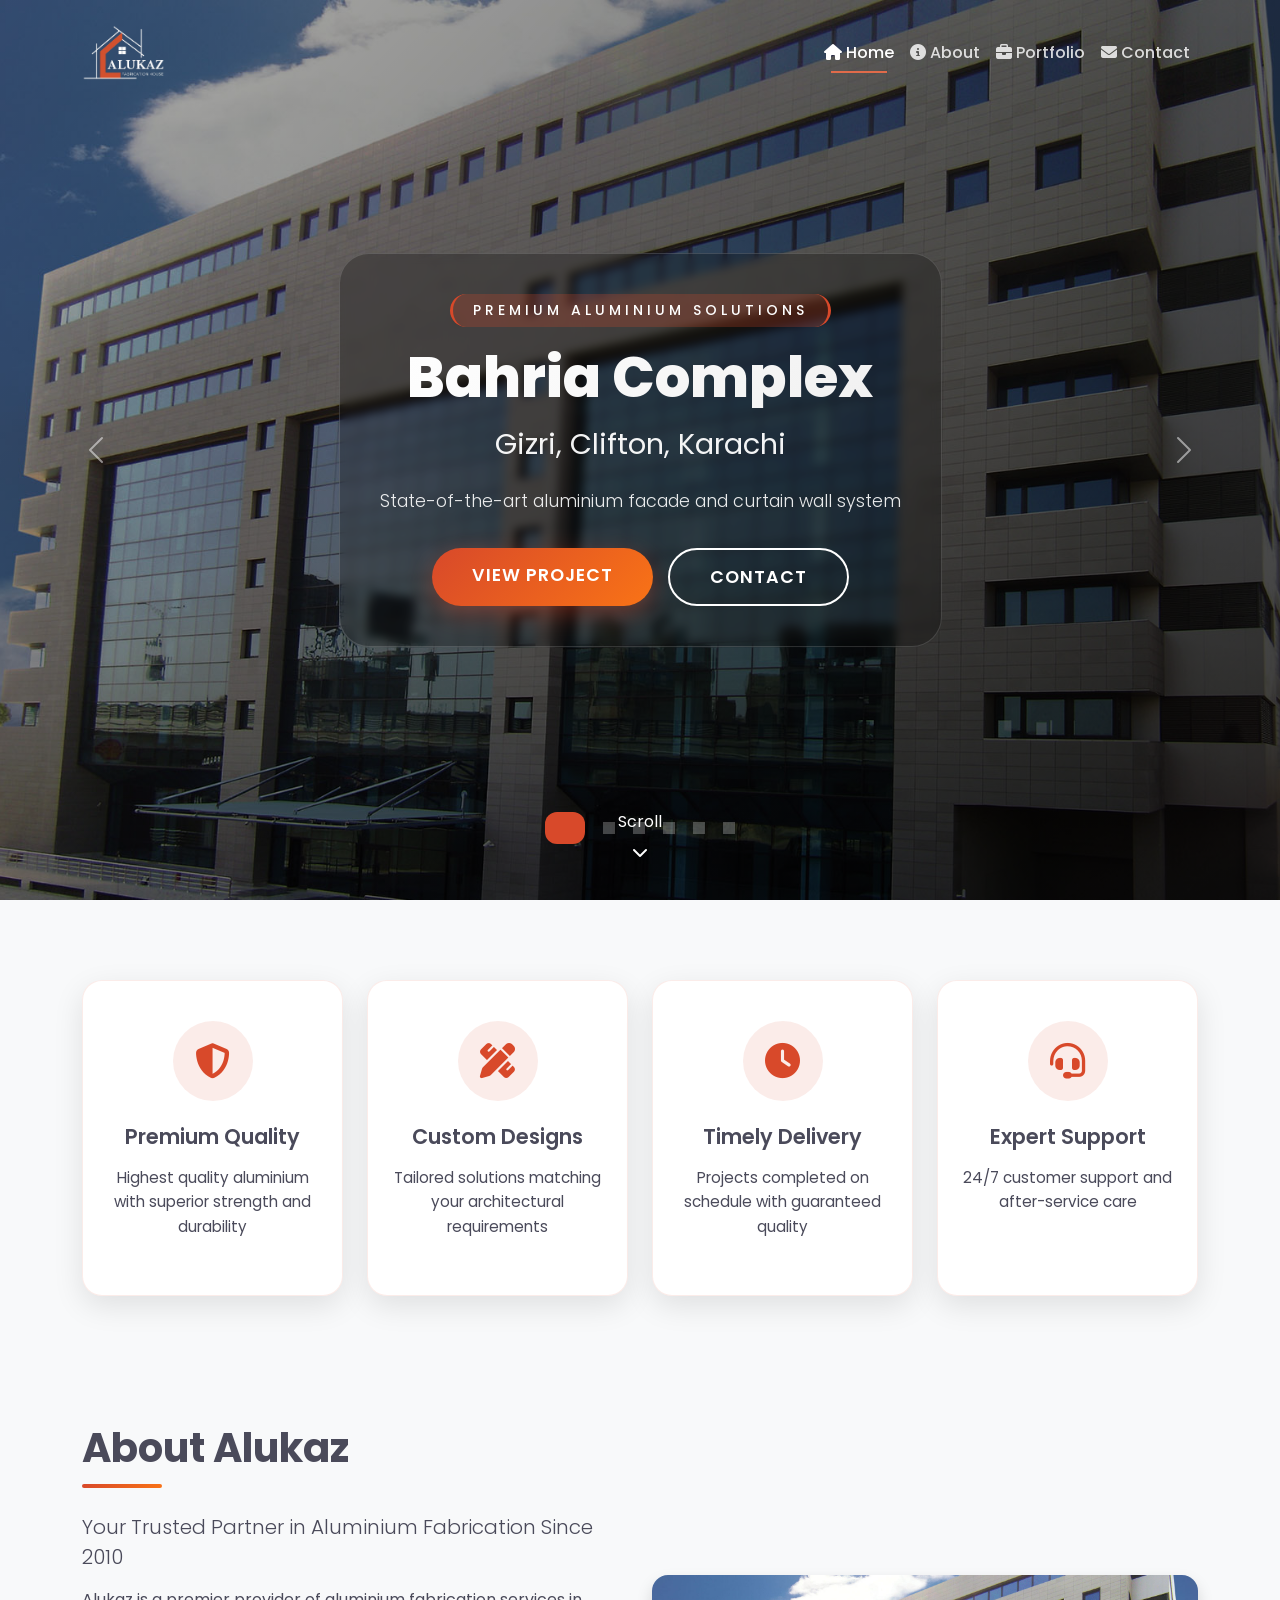
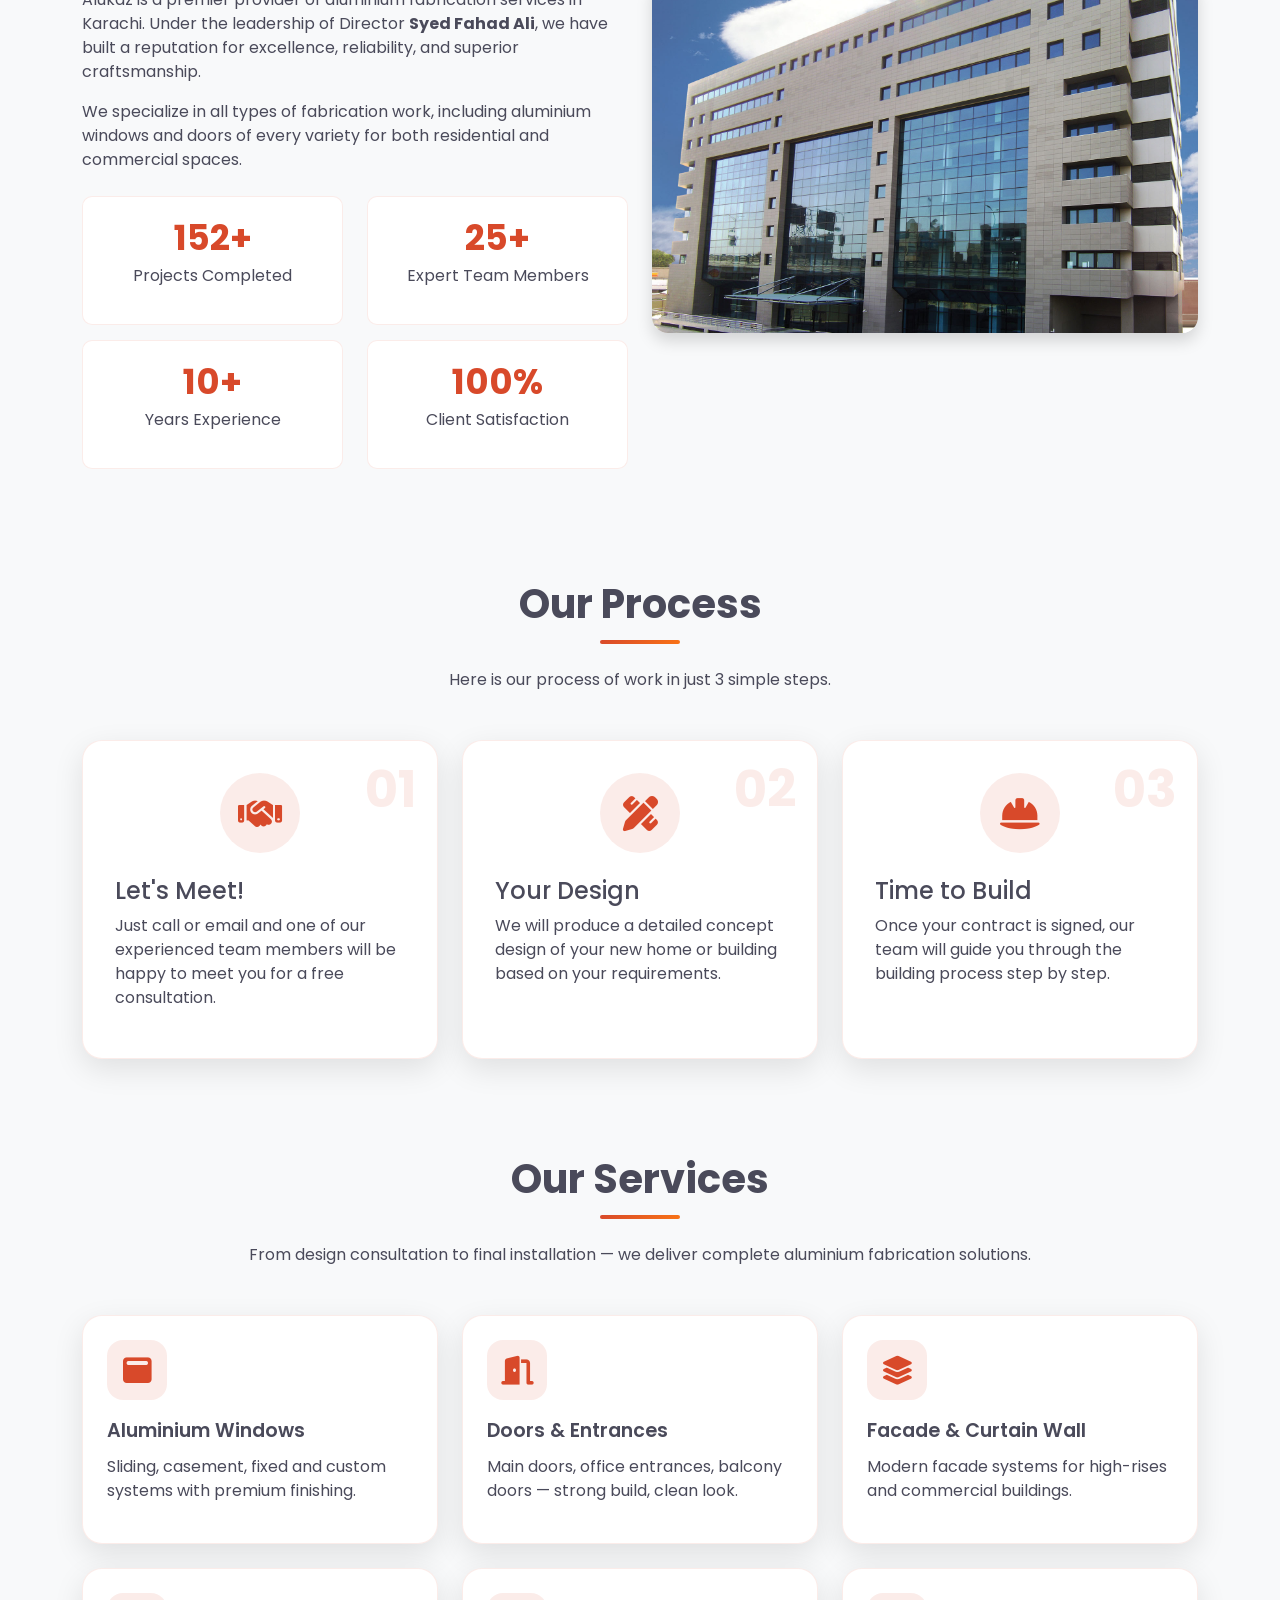
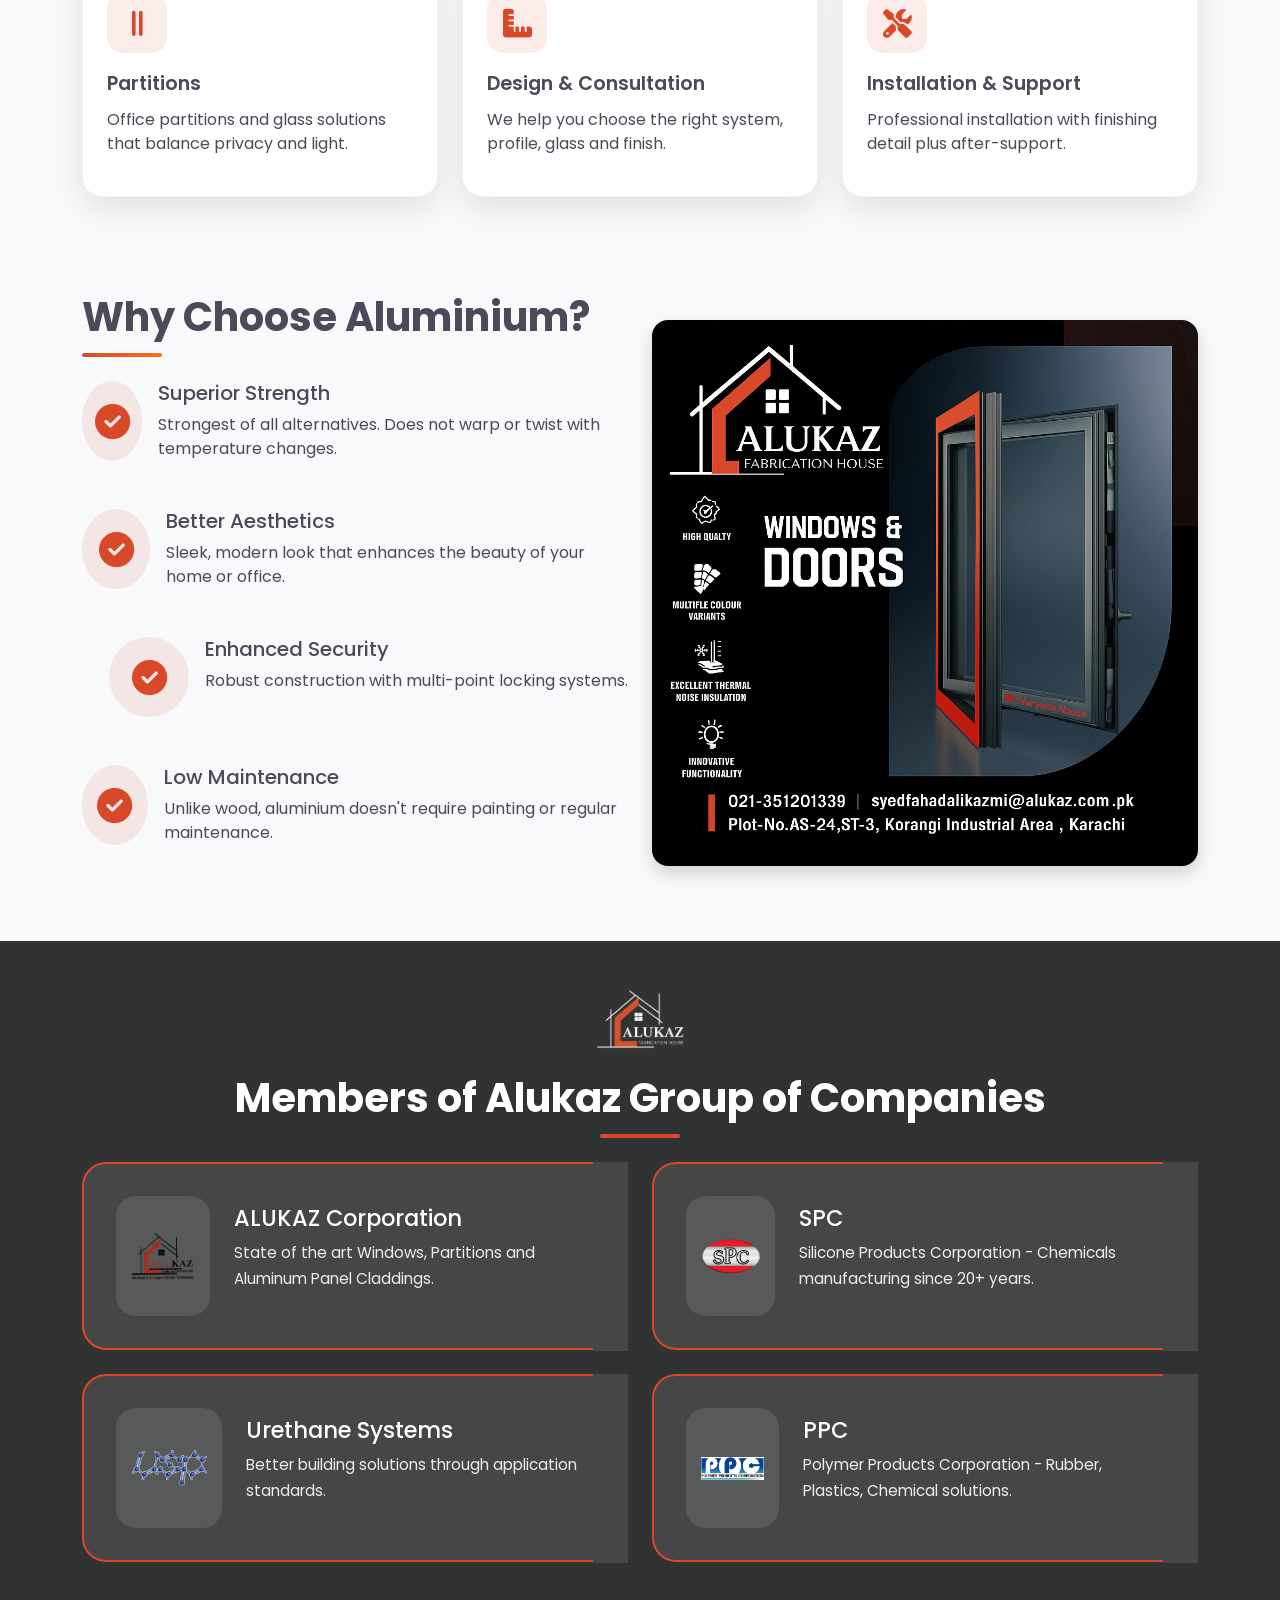
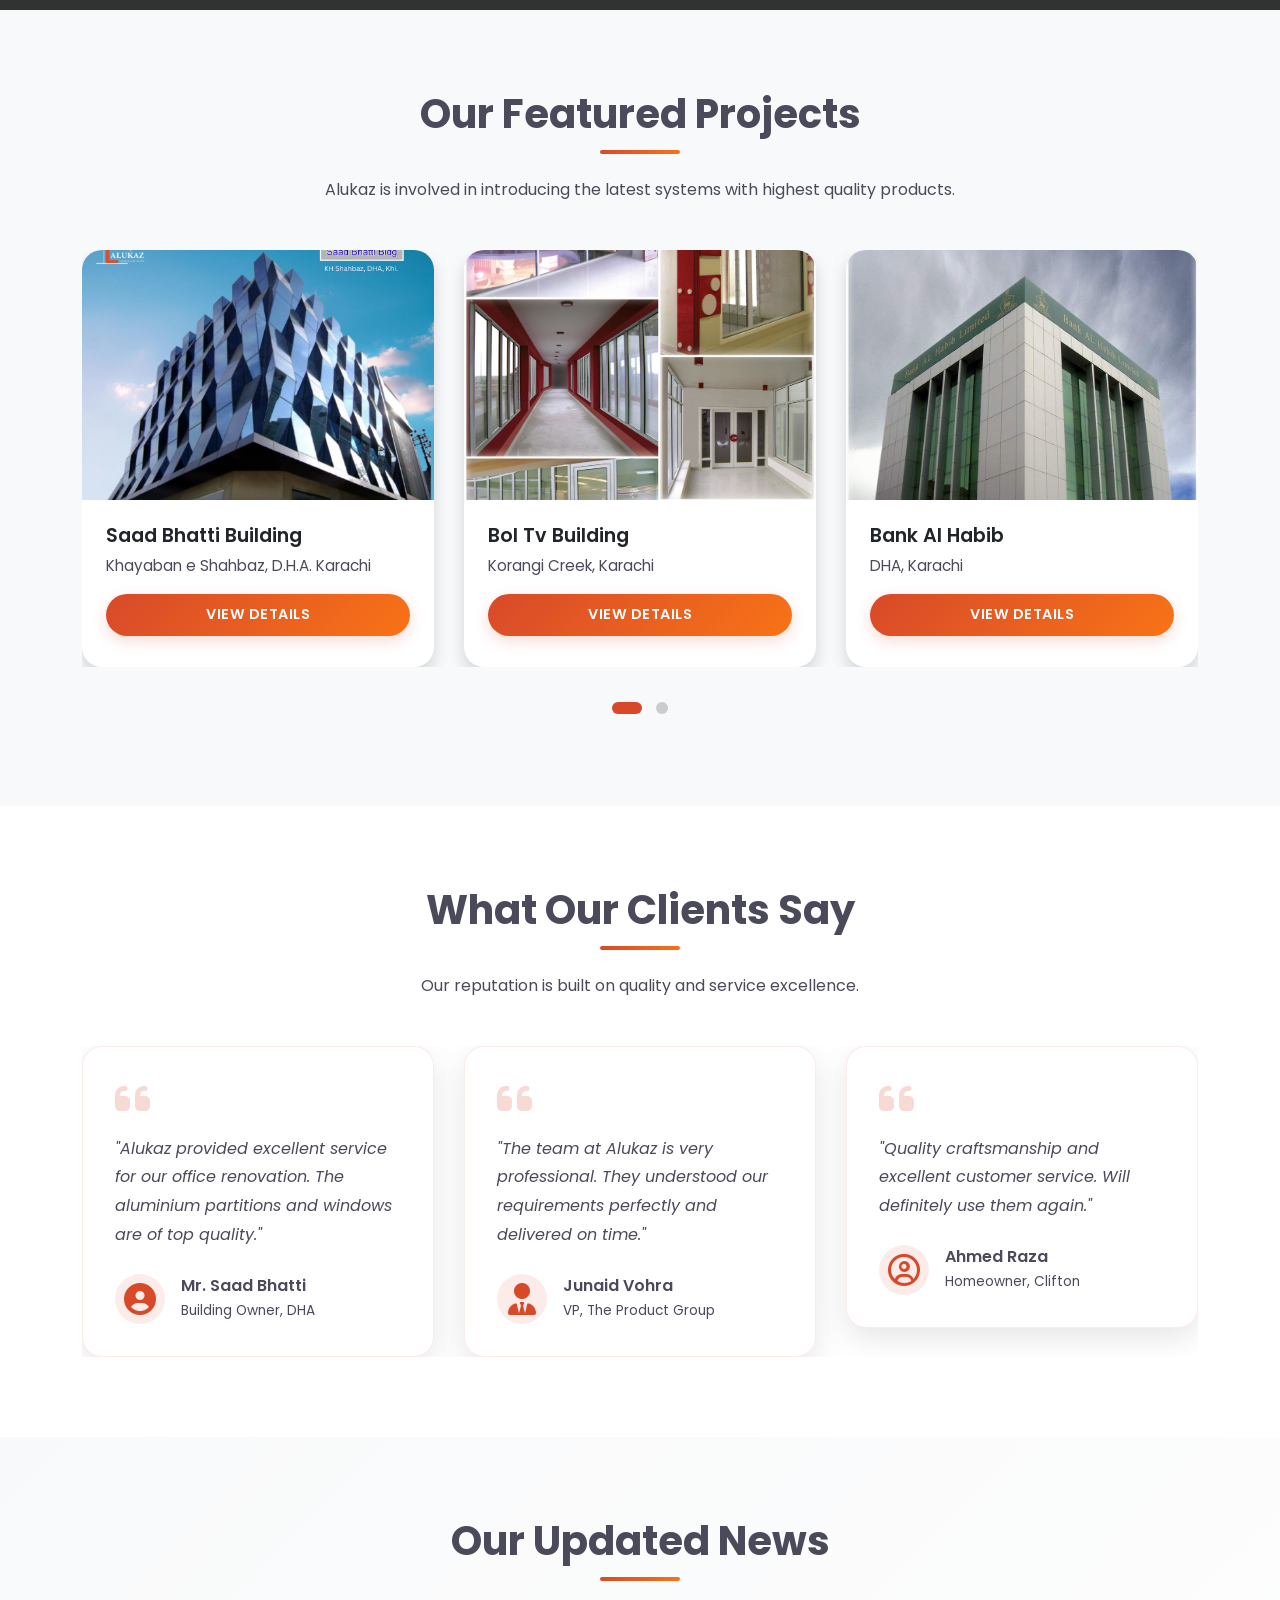
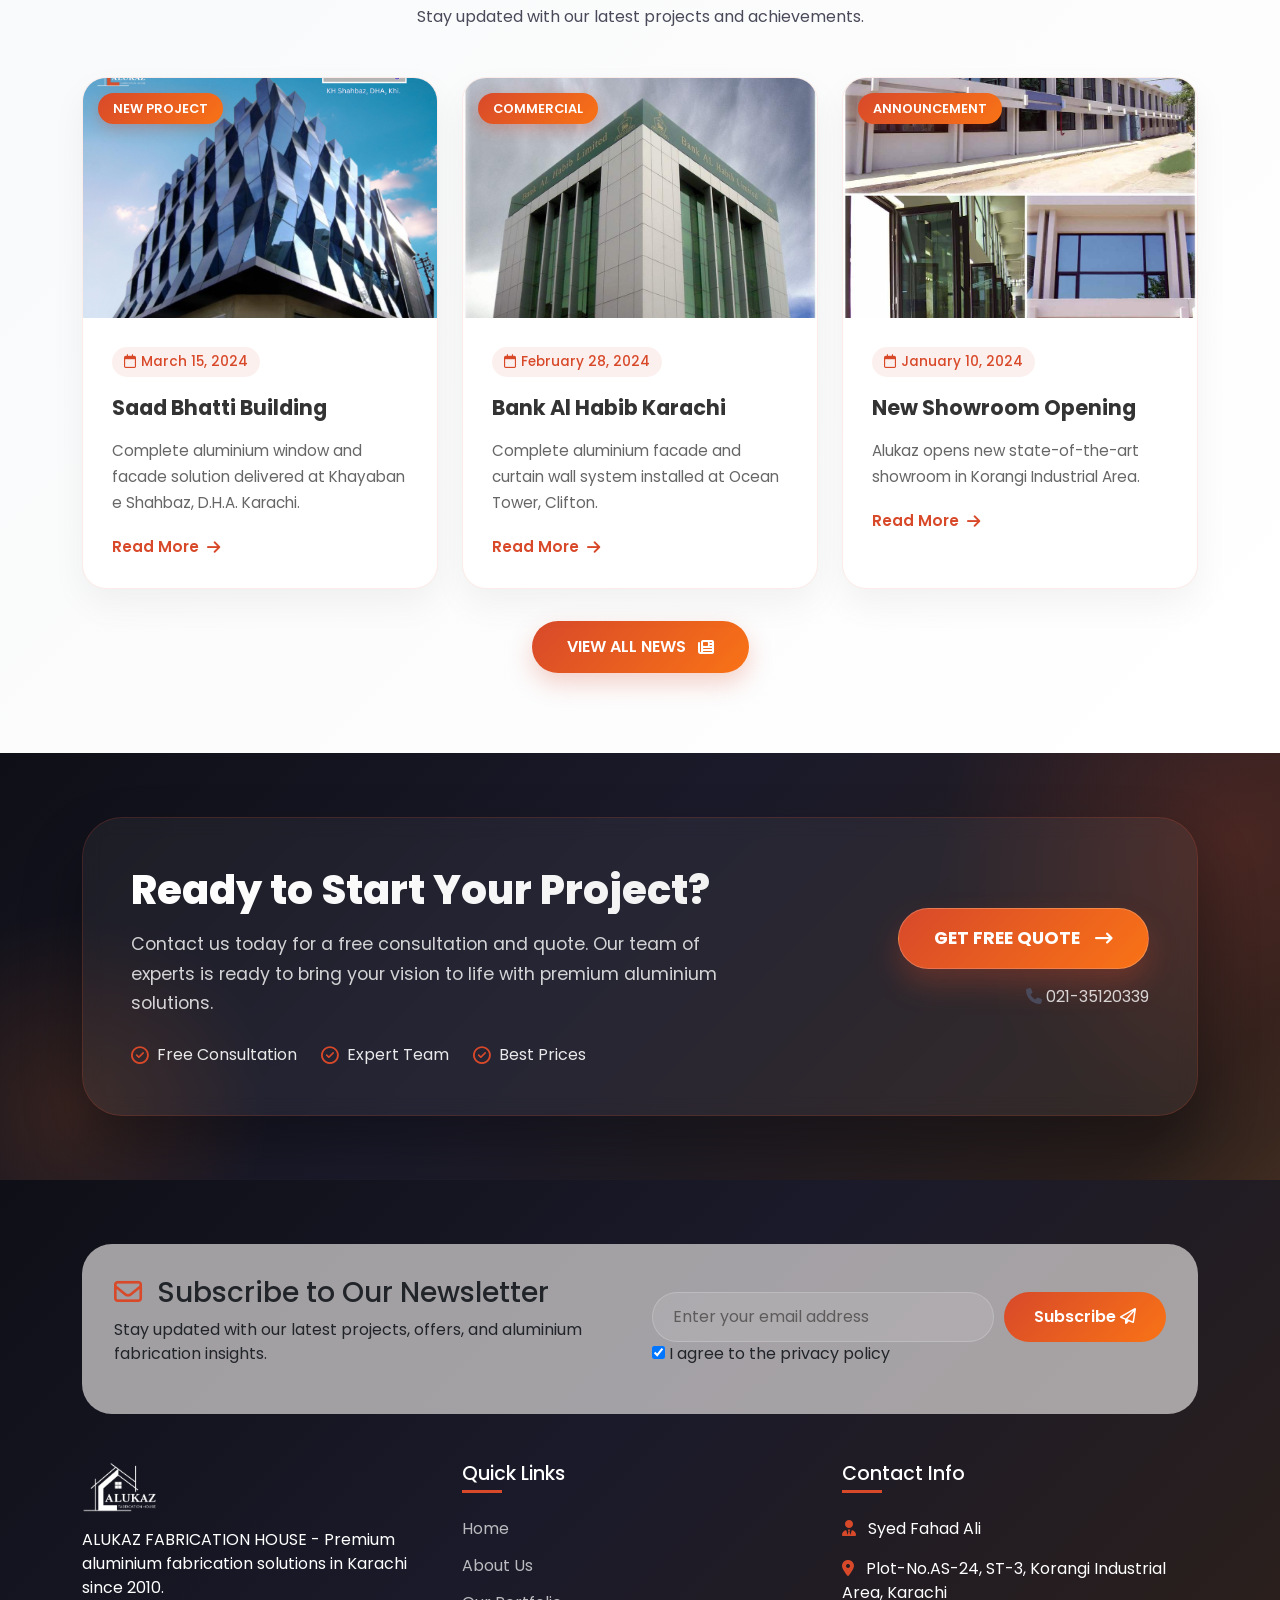
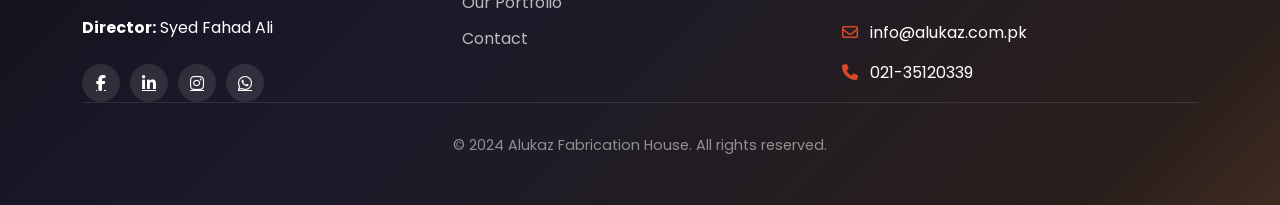
==== commit 1a0e2a88: "Update index.html" ====
--- a/index.html
+++ b/index.html
@@ -161,6 +161,8 @@
             -webkit-backdrop-filter: blur(10px);
             box-shadow: 0 5px 30px rgba(0,0,0,0.5);
             padding: 15px 0;
+            border-bottom-left-radius: 30px;
+            border-bottom-right-radius:30px;
         }
 
         .navbar-brand img {
@@ -1416,7 +1418,7 @@
         }
 
         .newsletter-section {
-            background: rgba(255,255,255,0.05);
+            background: rgba(223, 218, 218, 0.705);
             border-radius: 30px;
             padding: 2rem;
             margin-bottom: 3rem;
@@ -1433,13 +1435,13 @@
             min-width: 250px;
             background: rgba(255,255,255,0.1);
             border: 1px solid rgba(255,255,255,0.2);
-            color: white;
+            color: rgb(0, 0, 0);
             padding: 12px 20px;
             border-radius: 50px;
         }
 
         .newsletter-form .form-control::placeholder {
-            color: rgba(255,255,255,0.5);
+            color: rgba(80, 77, 77, 0.849);
         }
 
         .btn-newsletter {
@@ -2250,73 +2252,80 @@
     </div>
 </section>
 
-<!-- FOOTER -->
-<footer>
-    <div class="container">
-        <div class="row">
-            <div class="col-12">
-                <div class="newsletter-section" data-aos="fade-up">
-                    <div class="row align-items-center">
-                        <div class="col-lg-6">
-                            <h3><i class="fa-regular fa-envelope me-2" style="color: var(--primary);"></i> Subscribe to Our Newsletter</h3>
-                            <p>Stay updated with our latest projects and offers.</p>
-                        </div>
-                        <div class="col-lg-6">
-                            <form class="newsletter-form" id="newsletterForm">
-                                <input type="email" class="form-control" placeholder="Enter your email" required>
-                                <button type="submit" class="btn-newsletter">Subscribe</button>
-                            </form>
-                        </div>
-                    </div>
-                </div>
+   <!-- Footer -->
+    <footer>
+        <div class="container">
+            <div class="row">
+                <div class="col-12">
+                    <div class="newsletter-section" data-aos="fade-up">
+                        <div class="row align-items-center">
+                            <div class="col-lg-6">
+                                <h3 class="text-dark"><i class="fa-regular fa-envelope me-2" style="color: var(--primary);"></i> Subscribe to Our Newsletter</h3>
+                                <p class="text-dark">Stay updated with our latest projects, offers, and aluminium fabrication insights.</p>
+                            </div>
+                            <div class="col-lg-6">
+                                <form class="newsletter-form" id="newsletterForm">
+                                    <input type="email" class="form-control" placeholder="Enter your email address" required>
+                                    <button type="submit" class="btn-newsletter">
+                                        Subscribe <i class="fa-regular fa-paper-plane"></i>
+                                    </button>
+                                </form>
+                                <div class="newsletter-checkbox">
+                                    <input type="checkbox" id="privacyPolicy" checked>
+                                    <label class="text-dark" for="privacyPolicy">I agree to the privacy policy</label>
+                                </div>
+                            </div>
+                        </div>
+                    </div>
+                </div>
+            </div>
+
+            <div class="row g-4">
+                <div class="col-lg-4 col-md-6">
+                    <div class="footer-widget">
+                        <div class="footer-logo">
+                            <img src="images/ALUKAZ.png" alt="Alukaz Logo">
+                        </div>
+                        <p>ALUKAZ FABRICATION HOUSE - Premium aluminium fabrication solutions in Karachi since 2010.</p>
+                        <p><strong>Director:</strong> Syed Fahad Ali</p>
+                        <div class="social-links">
+                            <a href="#"><i class="fa-brands fa-facebook-f"></i></a>
+                            <a href="#"><i class="fa-brands fa-linkedin-in"></i></a>
+                            <a href="#"><i class="fa-brands fa-instagram"></i></a>
+                            <a href="#"><i class="fa-brands fa-whatsapp"></i></a>
+                        </div>
+                    </div>
+                </div>
+                
+                <div class="col-lg-4 col-md-6">
+                    <div class="footer-widget">
+                        <h5>Quick Links</h5>
+                        <ul class="footer-links">
+                            <li><a href="index.html">Home</a></li>
+                            <li><a href="about.html">About Us</a></li>
+                            <li><a href="portfolio.html">Our Portfolio</a></li>
+                            <li><a href="contact.html">Contact</a></li>
+                        </ul>
+                    </div>
+                </div>
+                
+                <div class="col-lg-4 col-md-6">
+                    <div class="footer-widget">
+                        <h5>Contact Info</h5>
+                        <p><i class="fa-solid fa-user-tie me-2" style="color: var(--primary);"></i> Syed Fahad Ali</p>
+                        <p><i class="fa-solid fa-location-dot me-2" style="color: var(--primary);"></i> Plot-No.AS-24, ST-3, Korangi Industrial Area, Karachi</p>
+                        <p><i class="fa-regular fa-envelope me-2" style="color: var(--primary);"></i> info@alukaz.com.pk</p>
+                        <p><i class="fa-solid fa-phone me-2" style="color: var(--primary);"></i> 021-35120339</p>
+                    </div>
+                </div>
+            </div>
+            
+            <div class="copyright">
+                <p>&copy; 2024 Alukaz Fabrication House. All rights reserved.</p>
             </div>
         </div>
-
-        <div class="row g-4">
-            <div class="col-lg-4 col-md-6">
-                <div class="footer-widget">
-                    <div class="footer-logo">
-                        <img src="images/ALUKAZ.png" alt="Alukaz">
-                    </div>
-                    <p>ALUKAZ FABRICATION HOUSE - Premium aluminium fabrication solutions in Karachi since 2010.</p>
-                    <p><strong>Director:</strong> Syed Fahad Ali</p>
-                    <div class="social-links">
-                        <a href="#"><i class="fa-brands fa-facebook-f"></i></a>
-                        <a href="#"><i class="fa-brands fa-linkedin-in"></i></a>
-                        <a href="#"><i class="fa-brands fa-instagram"></i></a>
-                        <a href="#"><i class="fa-brands fa-whatsapp"></i></a>
-                    </div>
-                </div>
-            </div>
-            
-            <div class="col-lg-4 col-md-6">
-                <div class="footer-widget">
-                    <h5>Quick Links</h5>
-                    <ul class="footer-links">
-                        <li><a href="index.html">Home</a></li>
-                        <li><a href="about.html">About Us</a></li>
-                        <li><a href="portfolio.html">Portfolio</a></li>
-                        <li><a href="contact.html">Contact</a></li>
-                    </ul>
-                </div>
-            </div>
-            
-            <div class="col-lg-4 col-md-6">
-                <div class="footer-widget">
-                    <h5>Contact Info</h5>
-                    <p><i class="fa-solid fa-user-tie me-2" style="color: var(--primary);"></i> Syed Fahad Ali</p>
-                    <p><i class="fa-solid fa-location-dot me-2" style="color: var(--primary);"></i> Plot-No.AS-24, ST-3, Korangi Industrial Area, Karachi</p>
-                    <p><i class="fa-regular fa-envelope me-2" style="color: var(--primary);"></i> syedfahadalikazmi@alukaz.com.pk</p>
-                    <p><i class="fa-solid fa-phone me-2" style="color: var(--primary);"></i> 021-35120339</p>
-                </div>
-            </div>
-        </div>
-        
-        <div class="copyright">
-            <p>&copy; 2024 Alukaz Fabrication House. All rights reserved.</p>
-        </div>
-    </div>
-</footer>
+    </footer>
+
 
 <!-- BACK TO TOP -->
 <button id="back-to-top">
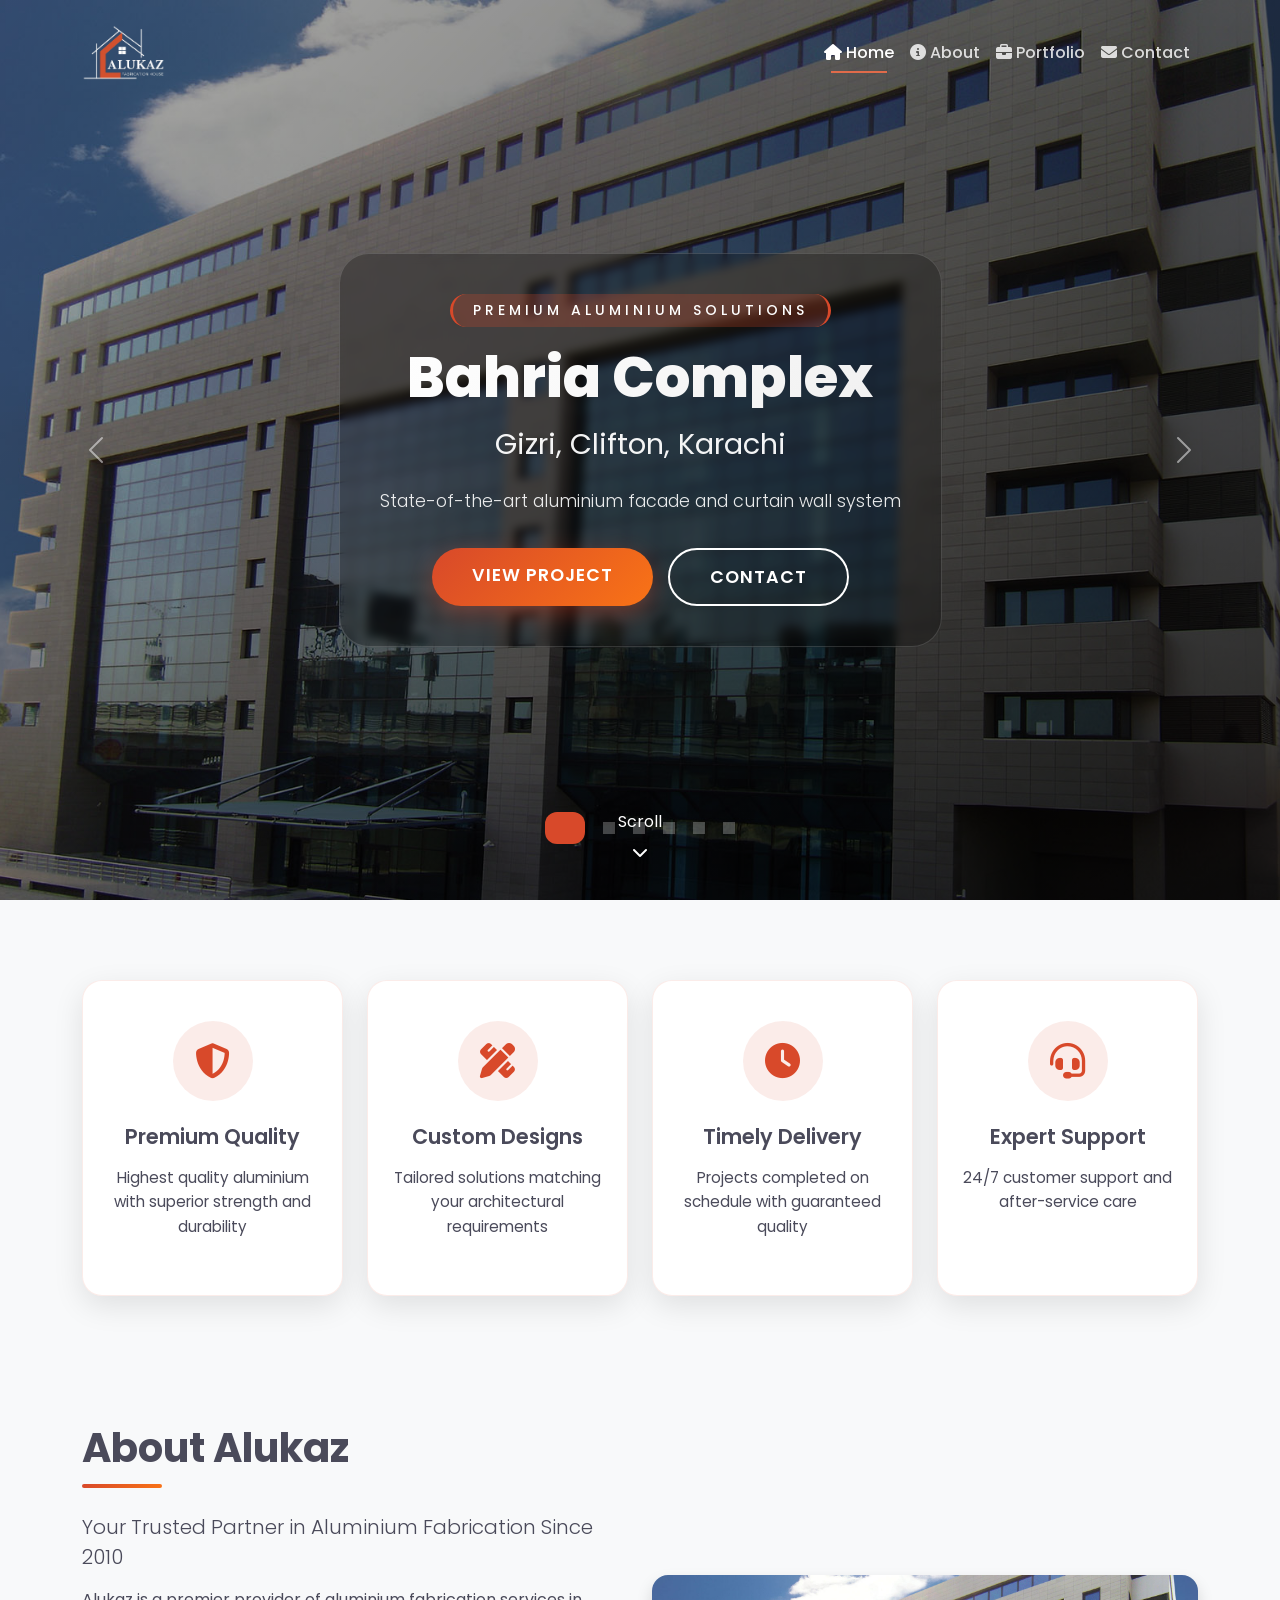
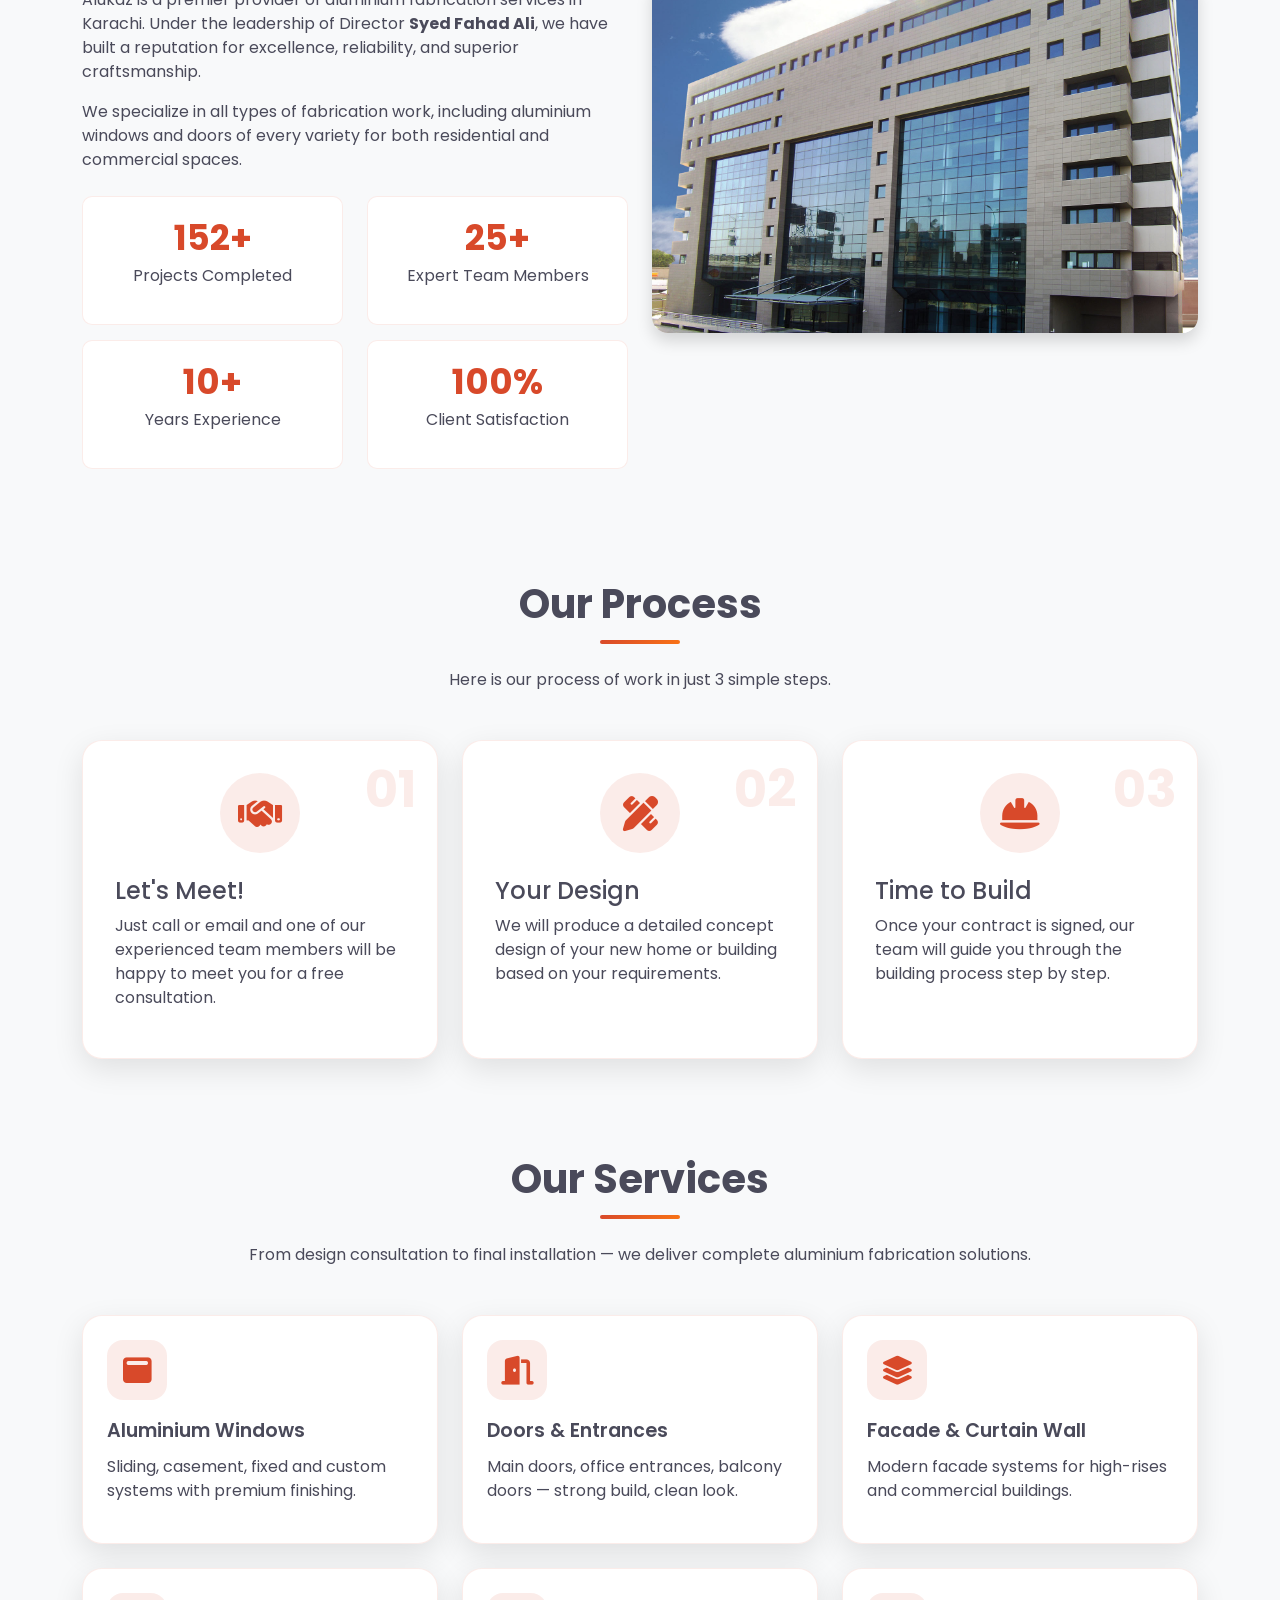
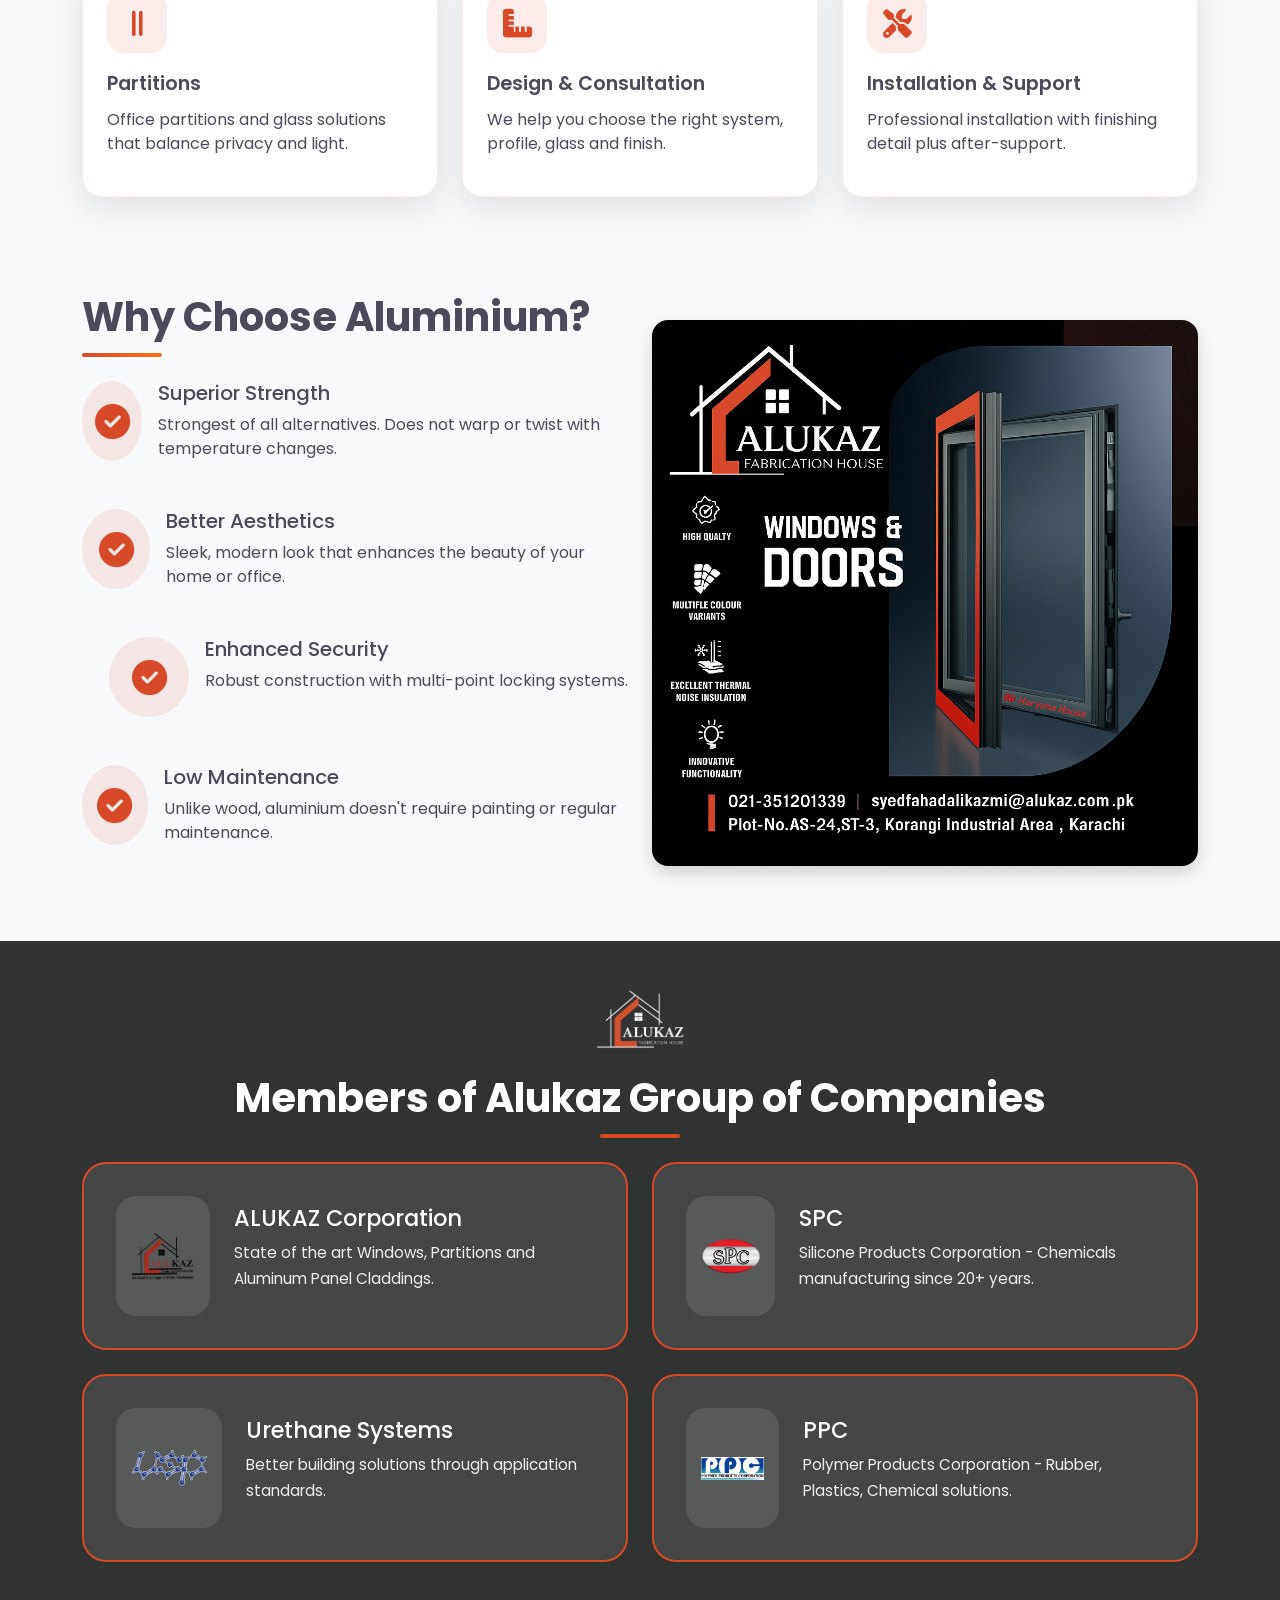
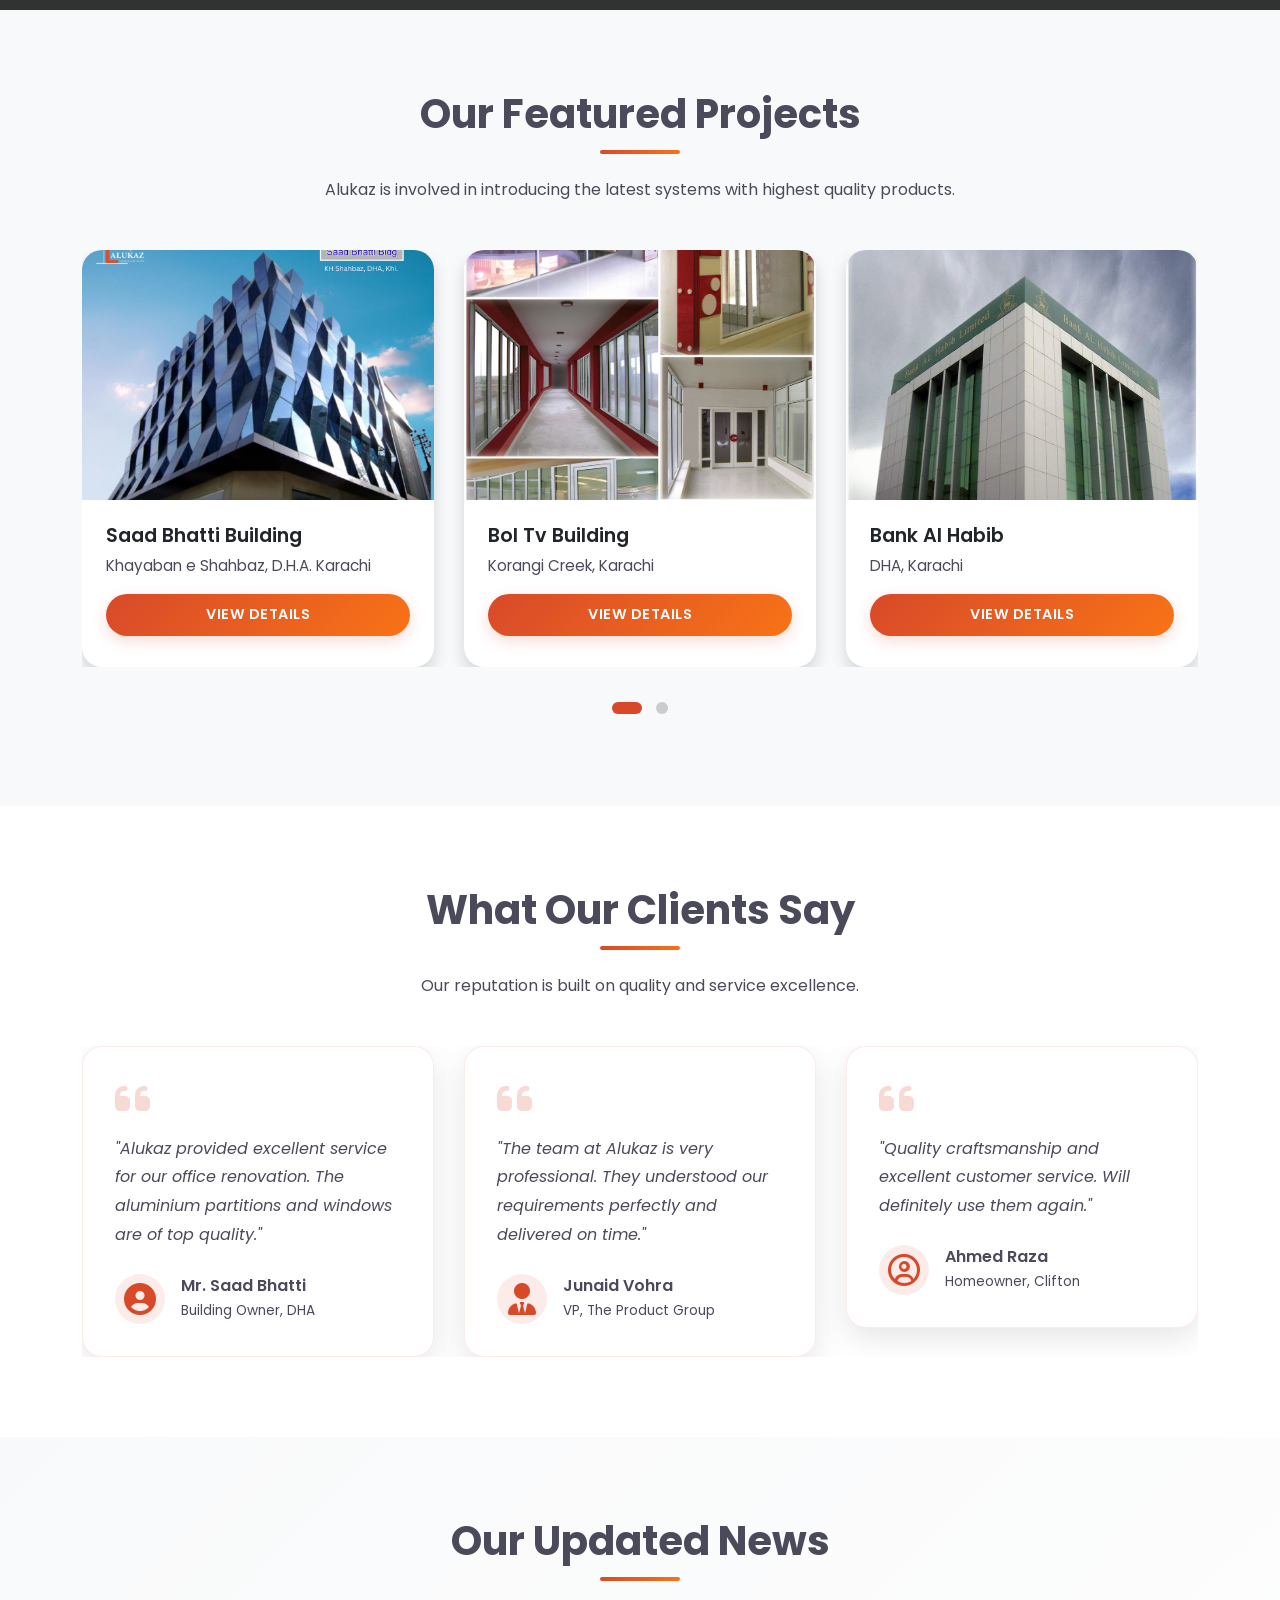
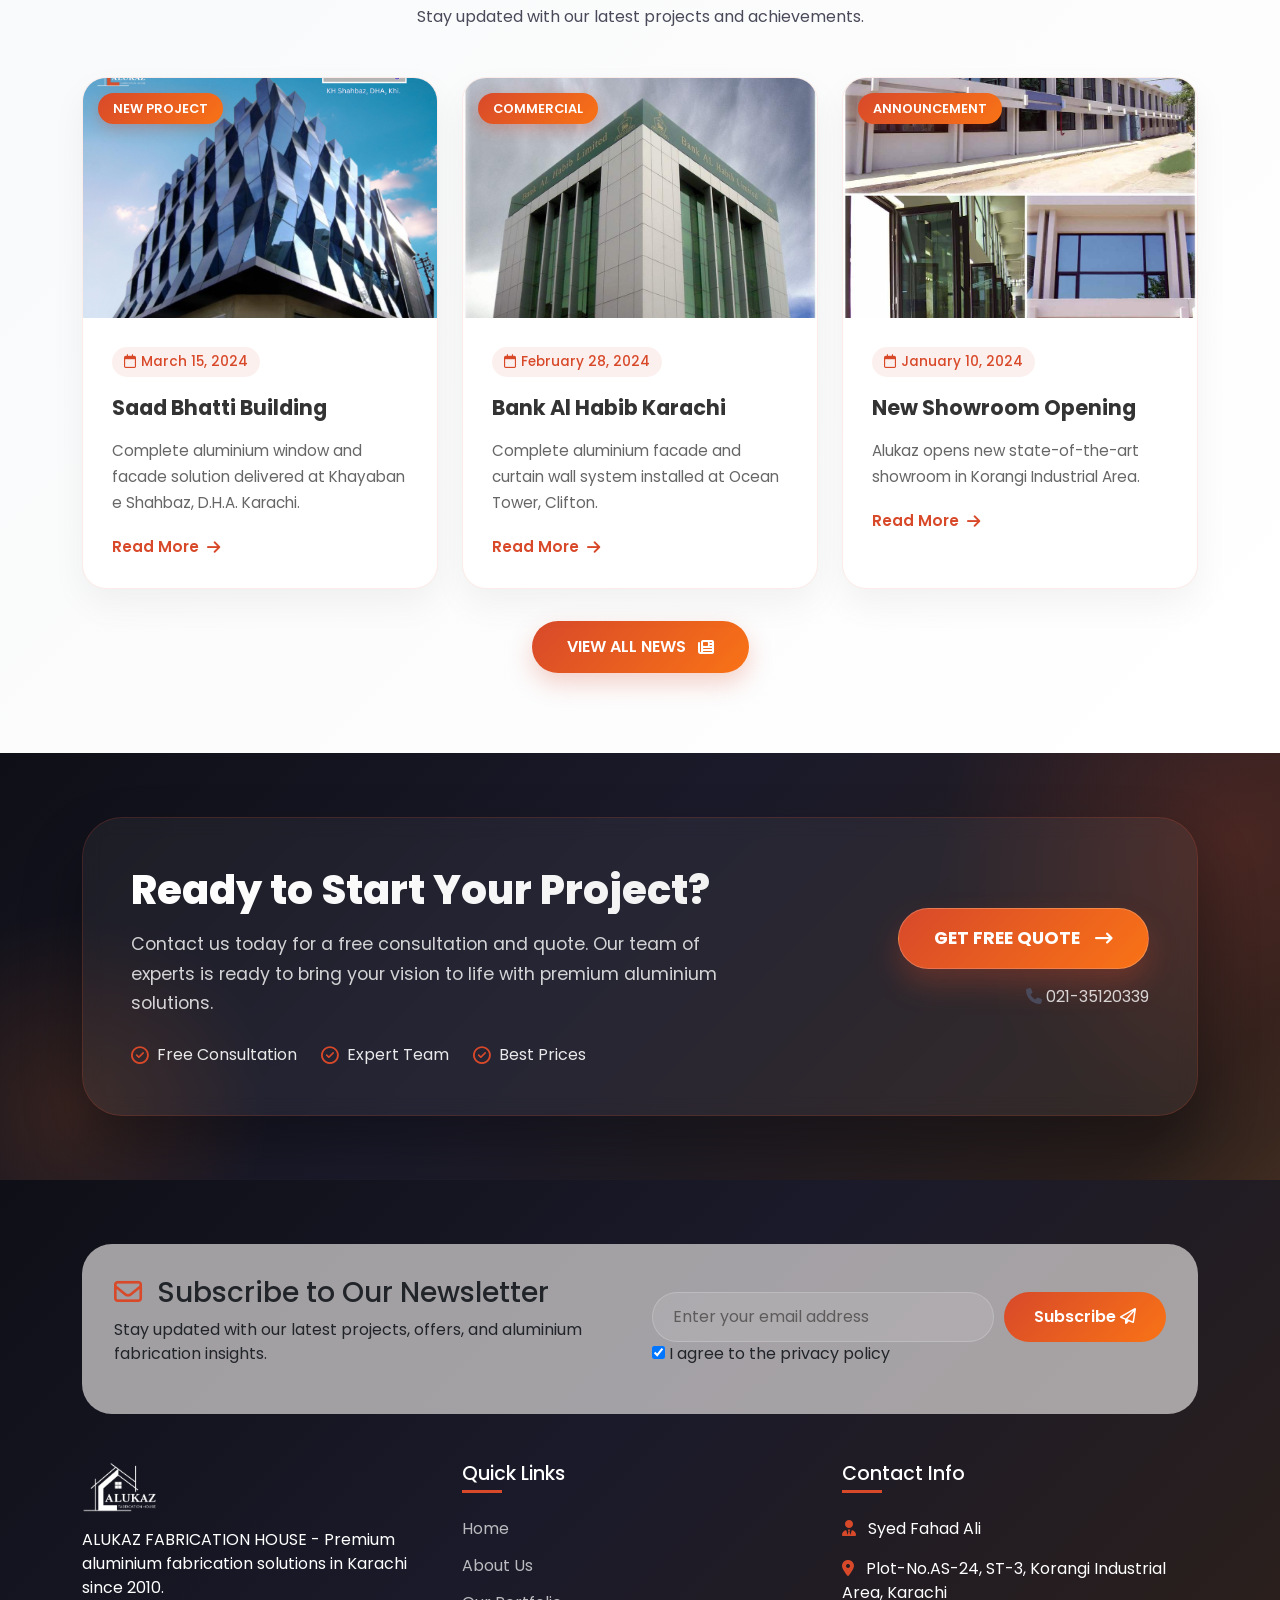
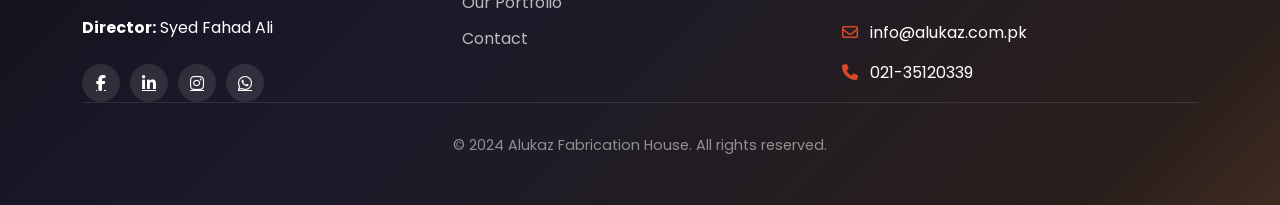
==== commit b48a1de5: "update inedx ui" ====
--- a/index.html
+++ b/index.html
@@ -2041,7 +2041,7 @@
                     <div class="card-body">
                         <h5 class="card-title">Saad Bhatti Building</h5>
                         <p class="card-text">Khayaban e Shahbaz, D.H.A. Karachi</p>
-                        <a href="#" class="project-btn">View Details</a>
+                        <a href="portfolio.html" class="project-btn">View Details</a>
                     </div>
                 </div>
             </div>
@@ -2052,7 +2052,7 @@
                     <div class="card-body">
                         <h5 class="card-title">Bol Tv Building</h5>
                         <p class="card-text">Korangi Creek, Karachi</p>
-                        <a href="#" class="project-btn">View Details</a>
+                        <a href="portfolio.html" class="project-btn">View Details</a>
                     </div>
                 </div>
             </div>
@@ -2063,7 +2063,7 @@
                     <div class="card-body">
                         <h5 class="card-title">Bank Al Habib</h5>
                         <p class="card-text">DHA, Karachi</p>
-                        <a href="#" class="project-btn">View Details</a>
+                        <a href="portfolio.html" class="project-btn">View Details</a>
                     </div>
                 </div>
             </div>
@@ -2074,7 +2074,7 @@
                     <div class="card-body">
                         <h5 class="card-title">Artistic Garments</h5>
                         <p class="card-text">Korangi Industrial Area</p>
-                        <a href="#" class="project-btn">View Details</a>
+                        <a href="portfolio.html" class="project-btn">View Details</a>
                     </div>
                 </div>
             </div>
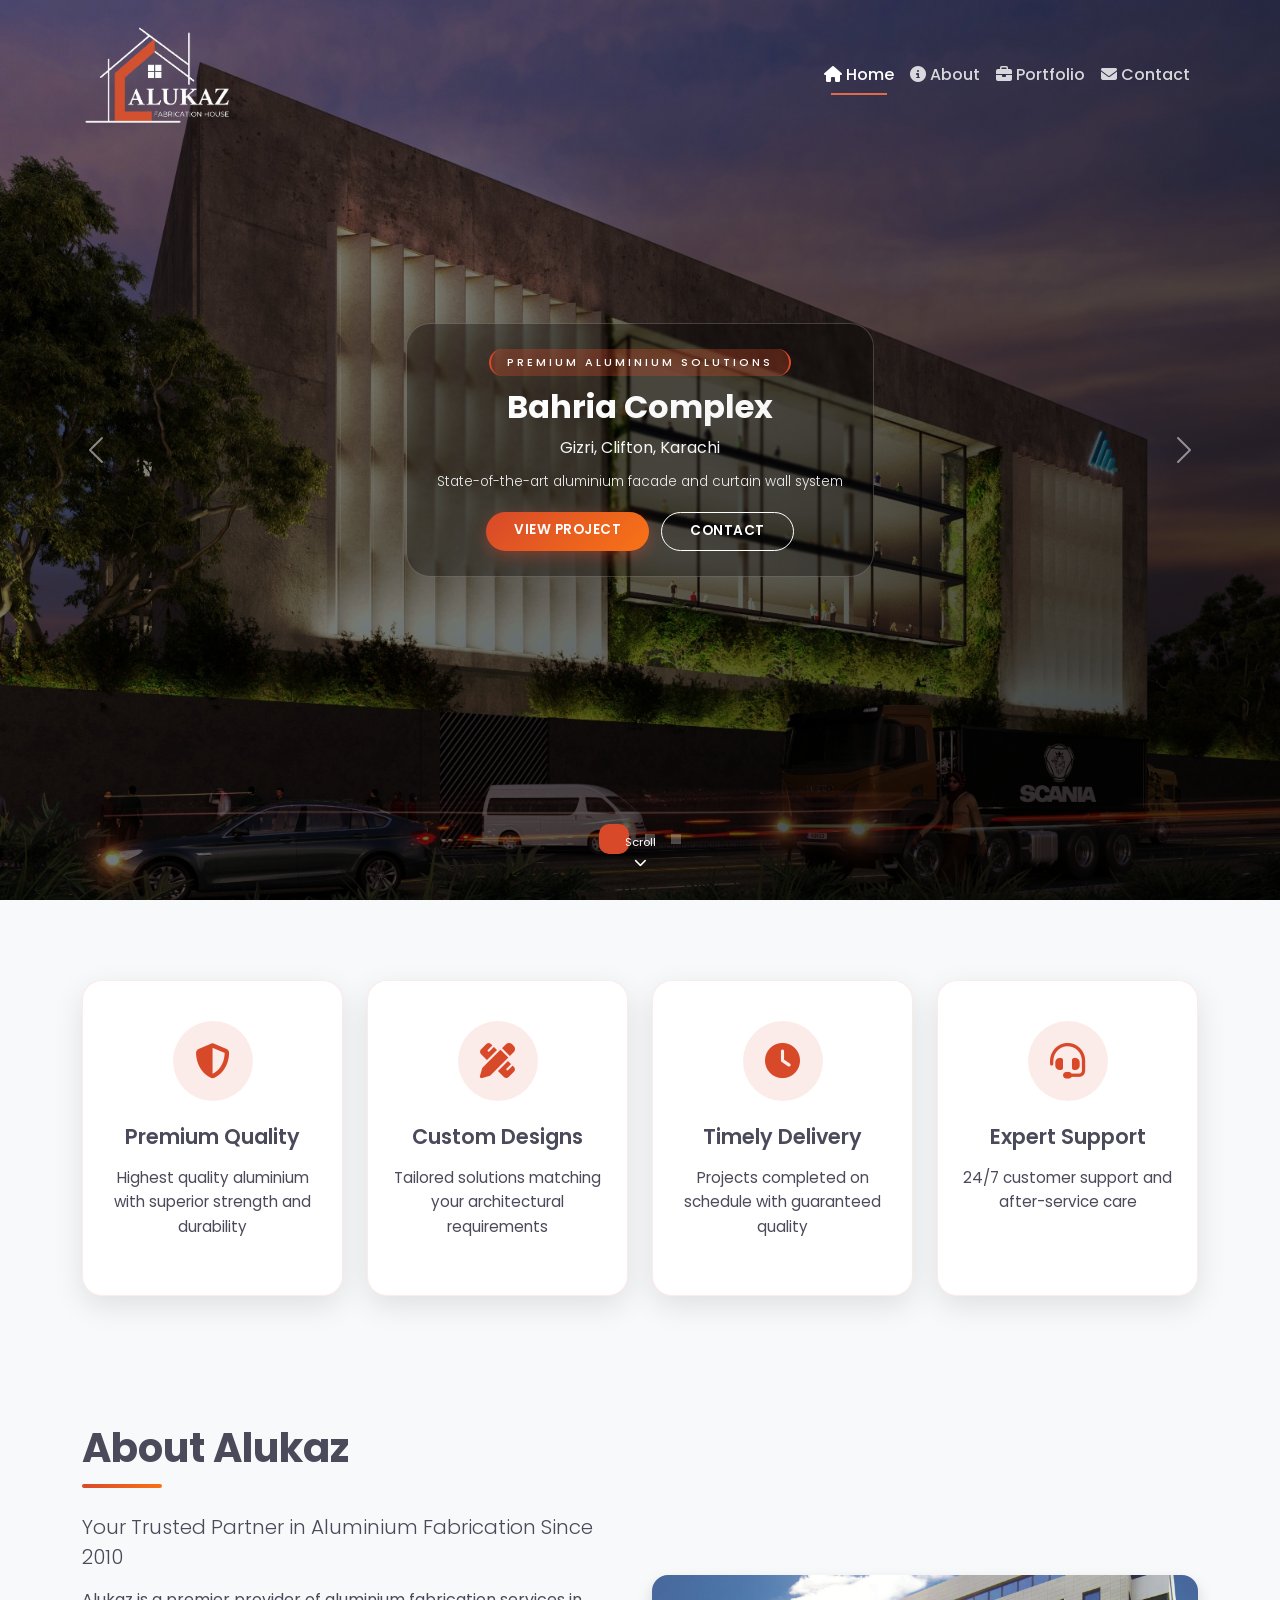
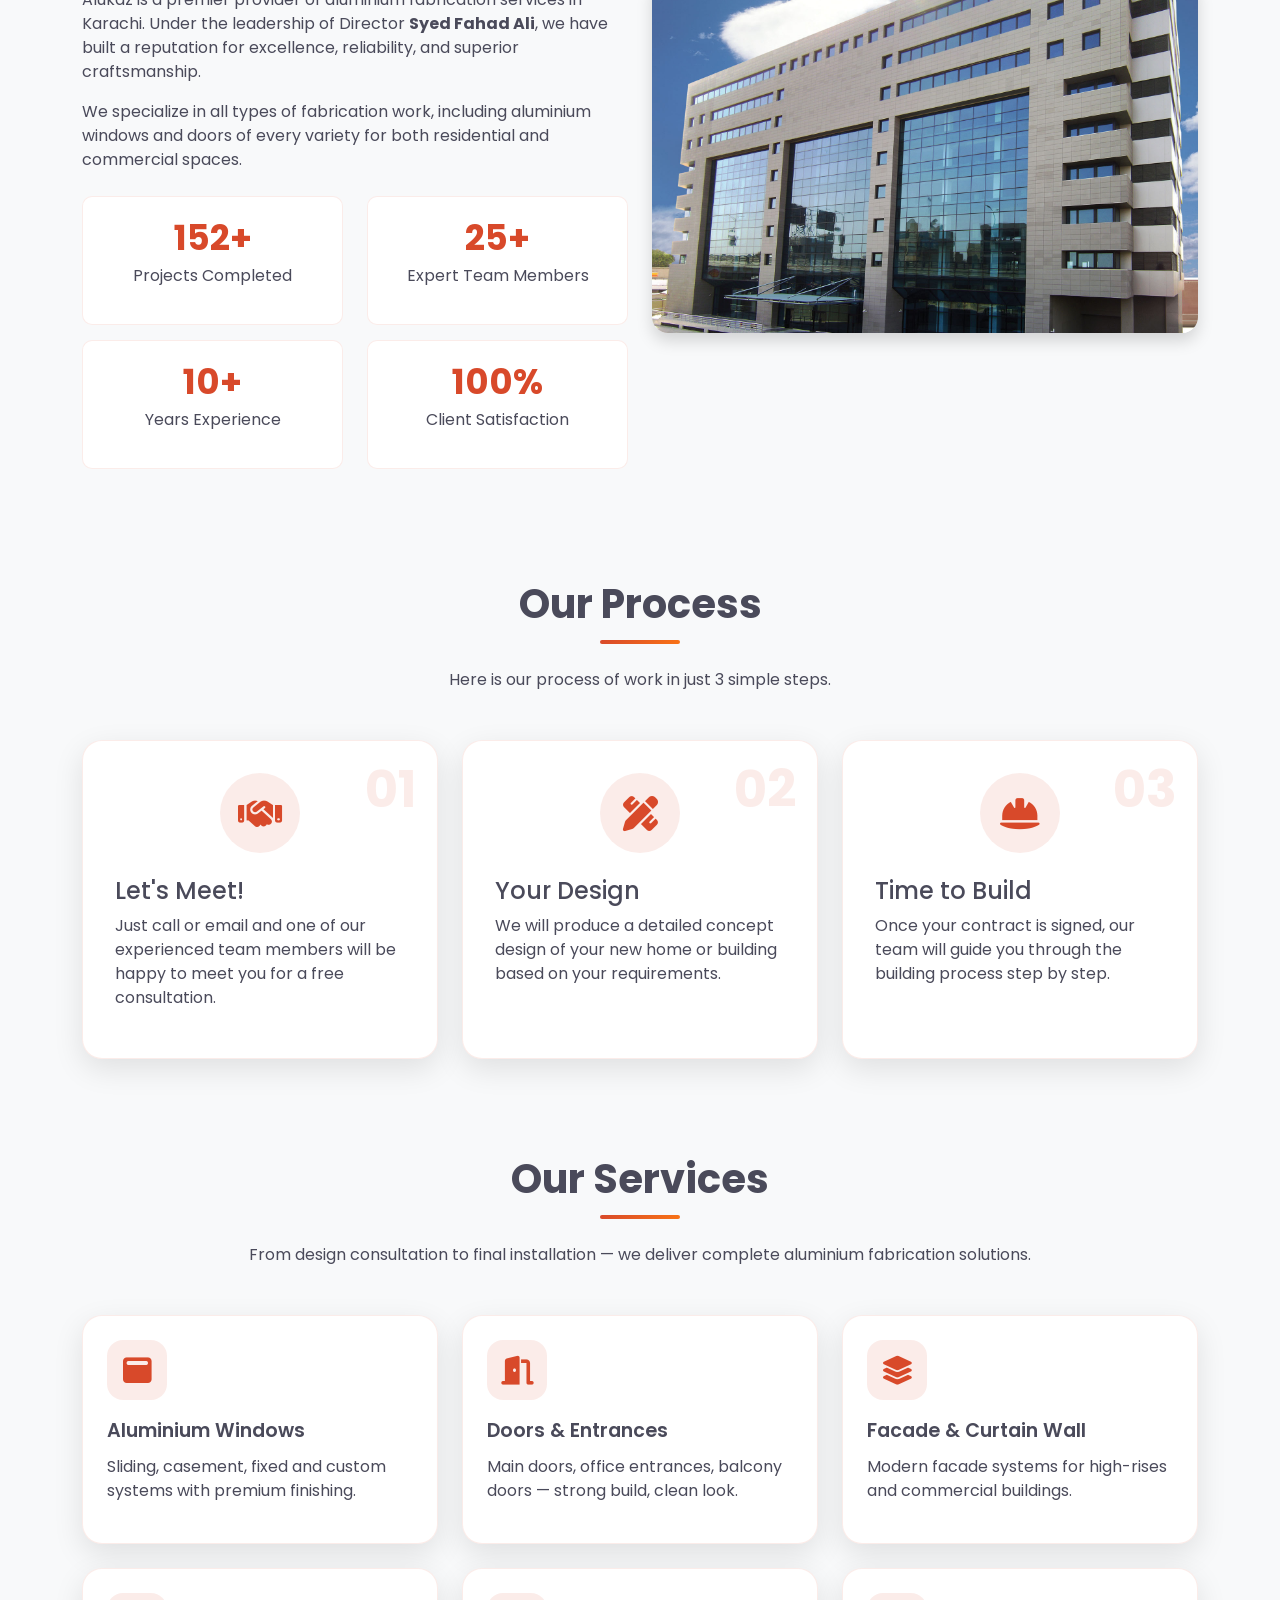
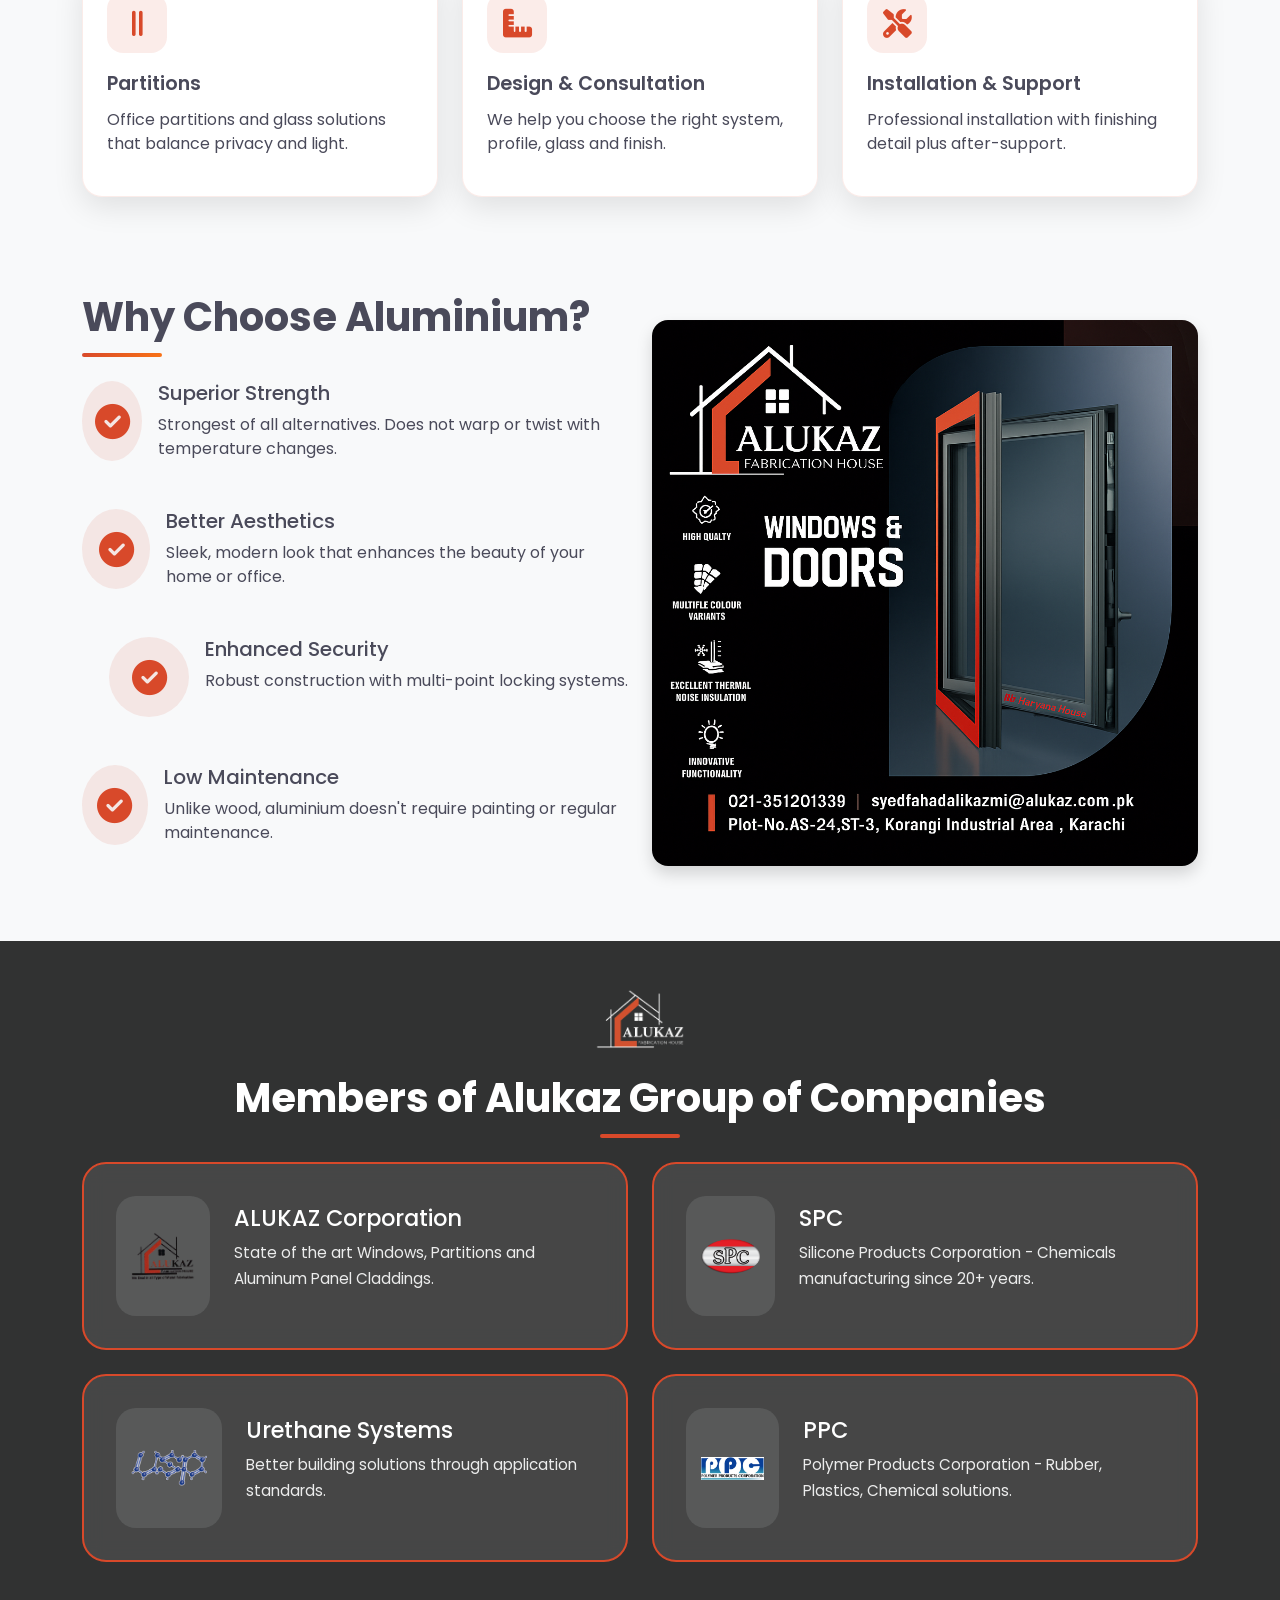
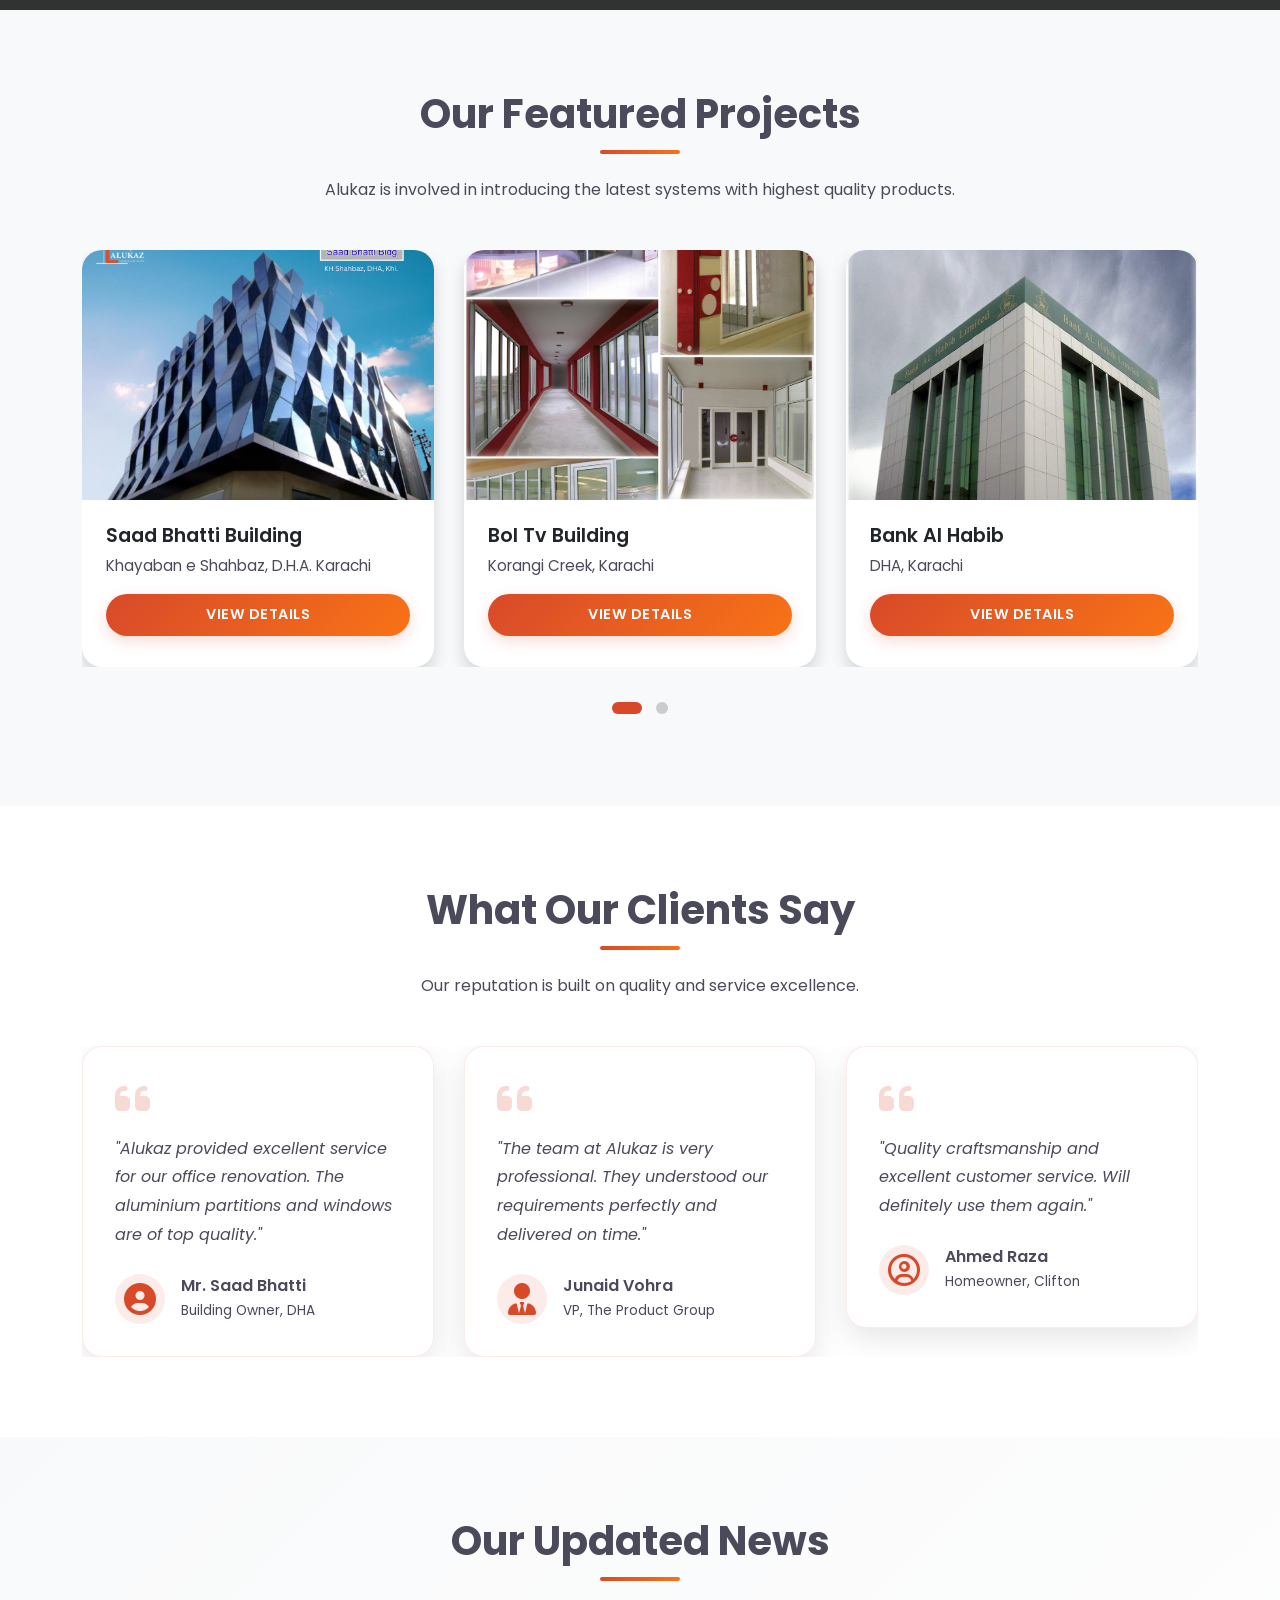
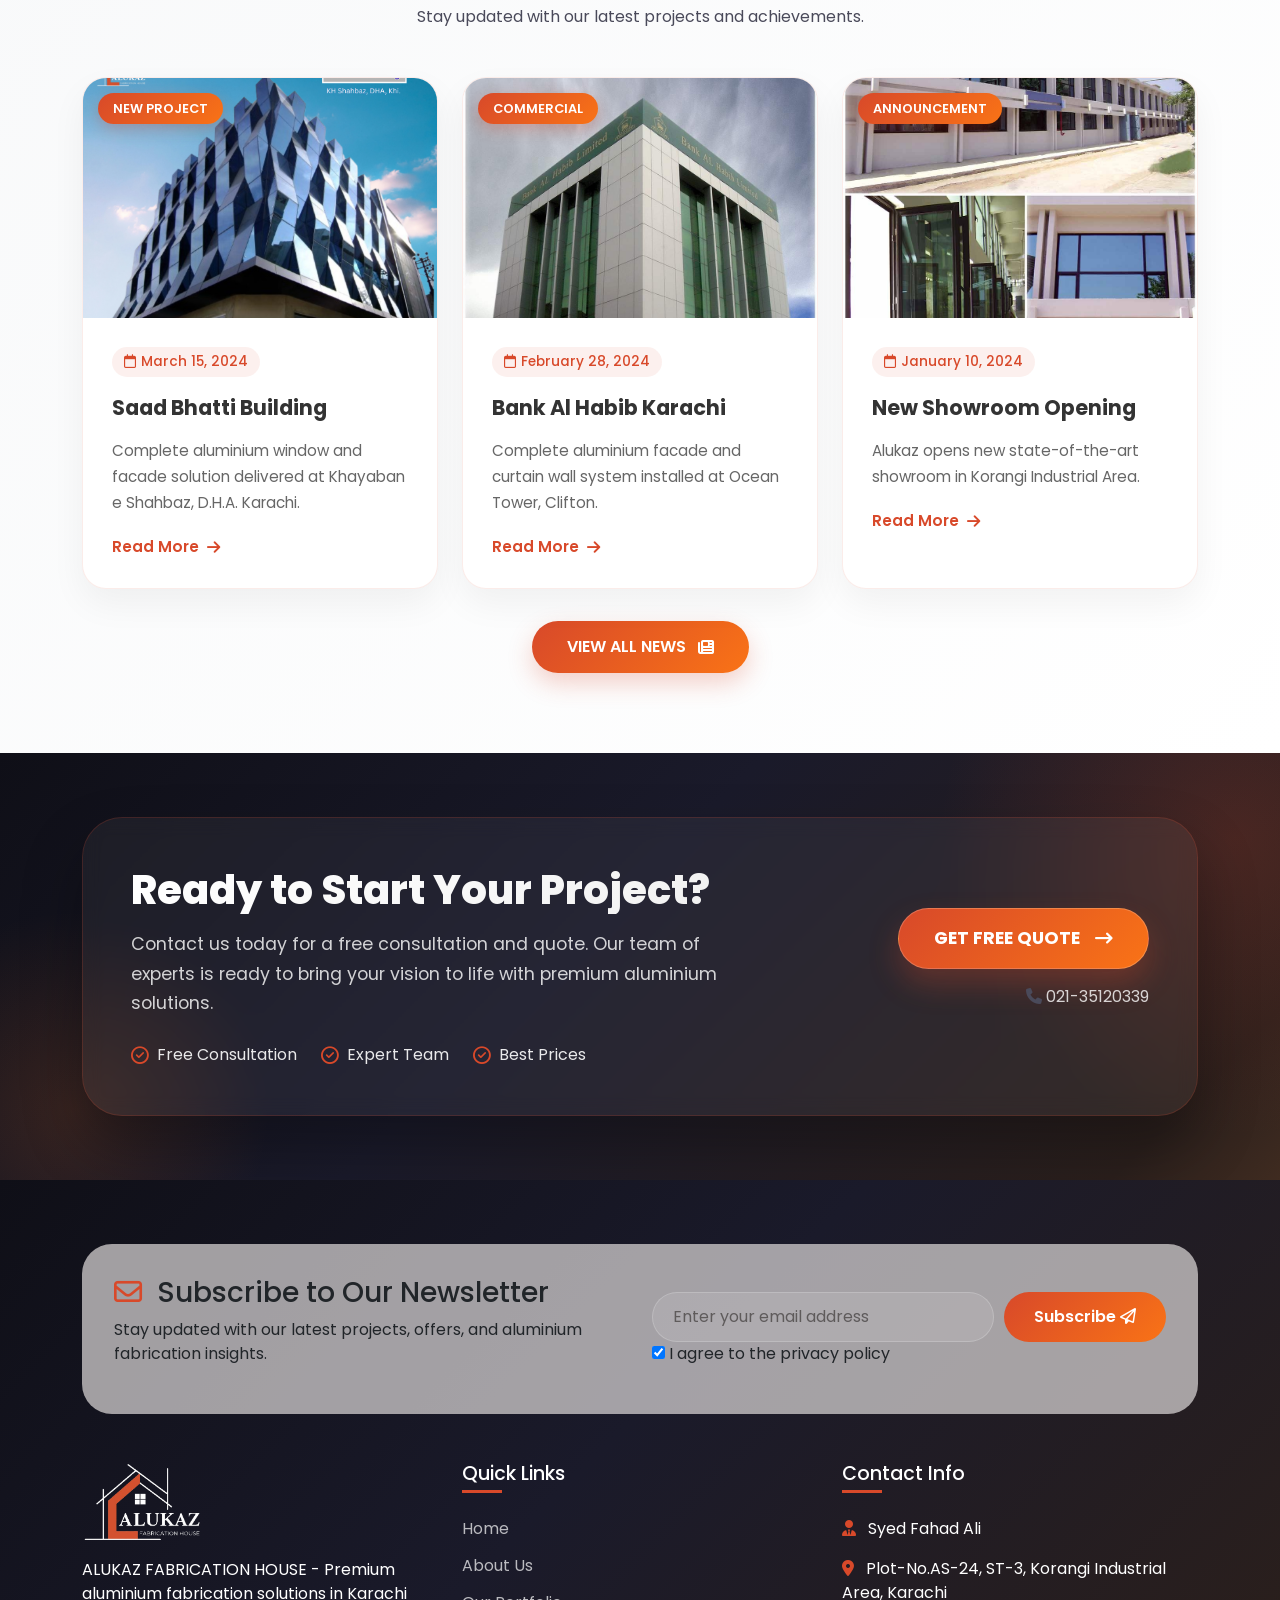
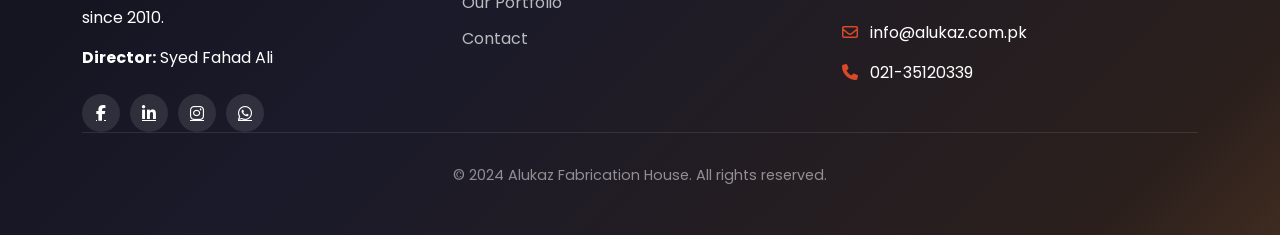
==== commit a9912fe2: "final UI update" ====
--- a/index.html
+++ b/index.html
@@ -166,7 +166,7 @@
         }
 
         .navbar-brand img {
-            height: 55px;
+            height: 100px;
             transition: var(--transition);
         }
 
@@ -387,231 +387,353 @@
             right: 0;
         }
 
-        /* ========================================
-           HERO SECTION
-        ======================================== */
-        .hero-section {
-            height: 100vh;
-            height: 100dvh;
-            min-height: 540px;
-            max-height: 920px;
-            position: relative;
-            overflow: hidden;
-        }
-
-        #heroCarousel,
-        .carousel-inner,
-        .carousel-item {
-            height: 100%;
-        }
-
-        .carousel-item {
-            position: relative;
-        }
-
-        .carousel-item::after {
-            content: '';
-            position: absolute;
-            top: 0;
-            left: 0;
-            right: 0;
-            bottom: 0;
-            background: linear-gradient(135deg, rgba(0,0,0,0.3), rgba(0,0,0,0.8));
-            z-index: 1;
-        }
-
-        .carousel-item img {
-            height: 100%;
-            width: 100%;
-            object-fit: cover;
-            object-position: center;
-            animation: zoomEffect 12s ease infinite alternate;
-        }
-
-        @keyframes zoomEffect {
-            from { transform: scale(1); }
-            to { transform: scale(1.1); }
-        }
-
-        .carousel-caption {
-            position: absolute;
-            top: 0;
-            left: 0;
-            right: 0;
-            bottom: 0;
-            display: flex !important;
-            align-items: center;
-            justify-content: center;
-            text-align: center;
-            z-index: 2;
-            padding: 0 20px;
-        }
-
-        .caption-content {
-            max-width: 900px;
-            color: white;
-            animation: fadeInUp 1s ease;
-            padding: 40px;
-            background: rgba(0,0,0,0.25);
-            border: 1px solid rgba(255,255,255,0.15);
-            border-radius: 30px;
-            backdrop-filter: blur(5px);
-            -webkit-backdrop-filter: blur(5px);
-        }
-
-        .slide-subtitle {
-            display: inline-block;
-            font-size: 14px;
-            font-weight: 500;
-            letter-spacing: 4px;
-            text-transform: uppercase;
-            margin-bottom: 20px;
-            padding: 6px 20px;
-            background: rgba(216, 73, 42, 0.25);
-            border-radius: 50px;
-            border-left: 3px solid var(--primary);
-            border-right: 3px solid var(--primary);
-            color: white;
-        }
-
-        .caption-content h1 {
-            font-size: 3.5rem;
-            font-weight: 800;
-            margin-bottom: 15px;
-            line-height: 1.1;
-            background: linear-gradient(135deg, #ffffff, #f0f0f0);
-            -webkit-background-clip: text;
-            -webkit-text-fill-color: transparent;
-            background-clip: text;
-        }
-
-        .caption-content .lead {
-            font-size: 1.8rem !important;
-            font-weight: 400;
-            margin-bottom: 20px;
-            color: rgba(255,255,255,0.95);
-        }
-
-        .slide-description p {
-            font-size: 1.1rem;
-            line-height: 1.8;
-            font-weight: 300;
-            color: rgba(255,255,255,0.9);
-            max-width: 700px;
-            margin: 0 auto;
-        }
-
-        .slide-buttons {
-            margin-top: 30px;
-            display: flex;
-            gap: 15px;
-            justify-content: center;
-            flex-wrap: wrap;
-        }
-
-        .btn-hero {
-            padding: 14px 40px;
-            font-size: 1.1rem;
-            font-weight: 600;
-            border-radius: 60px;
-            transition: all 0.4s ease;
-            text-transform: uppercase;
-            letter-spacing: 1px;
-            text-decoration: none;
-            display: inline-block;
-        }
-
-        .btn-hero-primary {
-            background: var(--gradient);
-            color: white;
-            border: none;
-            box-shadow: 0 8px 25px rgba(216,73,42,0.4);
-        }
-
-        .btn-hero-primary:hover {
-            transform: translateY(-5px);
-            box-shadow: 0 15px 35px rgba(216,73,42,0.6);
-        }
-
-        .btn-hero-outline {
-            background: transparent;
-            color: white;
-            border: 2px solid white;
-        }
-
-        .btn-hero-outline:hover {
-            background: white;
-            color: var(--primary);
-            transform: translateY(-5px);
-        }
-
-        .carousel-indicators {
-            bottom: 40px;
-            gap: 12px;
-        }
-
-        .carousel-indicators button {
-            width: 12px !important;
-            height: 12px !important;
-            border-radius: 12px !important;
-            background-color: rgba(255,255,255,0.5) !important;
-            transition: all 0.4s ease !important;
-        }
-
-        .carousel-indicators button.active {
-            width: 40px !important;
-            background: var(--primary) !important;
-        }
-
-        .scroll-indicator {
-            position: absolute;
-            bottom: 40px;
-            left: 50%;
-            transform: translateX(-50%);
-            z-index: 10;
-            color: white;
-            display: flex;
-            flex-direction: column;
-            align-items: center;
-            gap: 10px;
-            animation: bounce 2.5s infinite;
-        }
-
-        @keyframes bounce {
-            0%, 20%, 50%, 80%, 100% { transform: translateX(-50%) translateY(0); }
-            40% { transform: translateX(-50%) translateY(-20px); }
-            60% { transform: translateX(-50%) translateY(-10px); }
-        }
-
-        /* ========================================
-           SECTION TITLES
-        ======================================== */
-        .section-title {
-            font-size: 2.5rem;
-            font-weight: 700;
-            margin-bottom: 1.5rem;
-            text-align: center;
-            position: relative;
-            padding-bottom: 1rem;
-        }
-
-        .section-title::after {
-            content: '';
-            position: absolute;
-            bottom: 0;
-            left: 50%;
-            transform: translateX(-50%);
-            width: 80px;
-            height: 4px;
-            background: var(--gradient);
-            border-radius: 2px;
-        }
-
-        .section-title.text-start::after {
-            left: 0;
-            transform: none;
-        }
-
+       /* ========================================
+   HERO SECTION - REDUCED TEXT SIZE
+======================================== */
+.hero-section {
+    height: 100vh;
+    height: 100dvh;
+    min-height: 540px;
+    max-height: 920px;
+    position: relative;
+    overflow: hidden;
+}
+
+#heroCarousel,
+.carousel-inner,
+.carousel-item {
+    height: 100%;
+}
+
+.carousel-item {
+    position: relative;
+}
+
+.carousel-item::after {
+    content: '';
+    position: absolute;
+    top: 0;
+    left: 0;
+    right: 0;
+    bottom: 0;
+    background: linear-gradient(135deg, rgba(0,0,0,0.3), rgba(0,0,0,0.8));
+    z-index: 1;
+}
+
+.carousel-item img {
+    height: 100%;
+    width: 100%;
+    object-fit: cover;
+    object-position: center;
+    animation: zoomEffect 12s ease infinite alternate;
+}
+
+@keyframes zoomEffect {
+    from { transform: scale(1); }
+    to { transform: scale(1.1); }
+}
+
+.carousel-caption {
+    position: absolute;
+    top: 0;
+    left: 0;
+    right: 0;
+    bottom: 0;
+    display: flex !important;
+    align-items: center;
+    justify-content: center;
+    text-align: center;
+    z-index: 2;
+    padding: 0 20px;
+}
+
+.caption-content {
+    max-width: 800px;
+    color: white;
+    animation: fadeInUp 1s ease;
+    padding: 25px 30px;
+    background: rgba(0,0,0,0.3);
+    border: 1px solid rgba(255,255,255,0.2);
+    border-radius: 24px;
+    backdrop-filter: blur(1px);
+    -webkit-backdrop-filter: blur(4px);
+}
+
+.slide-subtitle {
+    display: inline-block;
+    font-size: 11px;
+    font-weight: 500;
+    letter-spacing: 3px;
+    text-transform: uppercase;
+    margin-bottom: 12px;
+    padding: 5px 16px;
+    background: rgba(216, 73, 42, 0.3);
+    border-radius: 50px;
+    border-left: 2px solid var(--primary);
+    border-right: 2px solid var(--primary);
+    color: white;
+}
+
+.caption-content h1 {
+    font-size: 2rem;
+    font-weight: 700;
+    margin-bottom: 10px;
+    line-height: 1.2;
+    background: linear-gradient(135deg, #ffffff, #f5f5f5);
+    -webkit-background-clip: text;
+    -webkit-text-fill-color: transparent;
+    background-clip: text;
+}
+
+.caption-content .lead {
+    font-size: 1rem !important;
+    font-weight: 400;
+    margin-bottom: 12px;
+    color: rgba(255,255,255,0.95);
+}
+
+.slide-description p {
+    font-size: 0.85rem;
+    line-height: 1.5;
+    font-weight: 300;
+    color: rgba(255,255,255,0.9);
+    max-width: 600px;
+    margin: 0 auto;
+}
+
+.slide-buttons {
+    margin-top: 20px;
+    display: flex;
+    gap: 12px;
+    justify-content: center;
+    flex-wrap: wrap;
+}
+
+.btn-hero {
+    padding: 8px 28px;
+    font-size: 0.85rem;
+    font-weight: 600;
+    border-radius: 50px;
+    transition: all 0.4s ease;
+    text-transform: uppercase;
+    letter-spacing: 0.5px;
+    text-decoration: none;
+    display: inline-block;
+}
+
+.btn-hero-primary {
+    background: var(--gradient);
+    color: white;
+    border: none;
+    box-shadow: 0 5px 15px rgba(216,73,42,0.4);
+}
+
+.btn-hero-primary:hover {
+    transform: translateY(-3px);
+    box-shadow: 0 10px 25px rgba(216,73,42,0.6);
+}
+
+.btn-hero-outline {
+    background: transparent;
+    color: white;
+    border: 1.5px solid white;
+}
+
+.btn-hero-outline:hover {
+    background: white;
+    color: var(--primary);
+    transform: translateY(-3px);
+}
+
+.carousel-indicators {
+    bottom: 30px;
+    gap: 10px;
+}
+
+.carousel-indicators button {
+    width: 10px !important;
+    height: 10px !important;
+    border-radius: 10px !important;
+    background-color: rgba(255,255,255,0.5) !important;
+    transition: all 0.4s ease !important;
+}
+
+.carousel-indicators button.active {
+    width: 30px !important;
+    background: var(--primary) !important;
+}
+
+.scroll-indicator {
+    position: absolute;
+    bottom: 30px;
+    left: 50%;
+    transform: translateX(-50%);
+    z-index: 10;
+    color: white;
+    display: flex;
+    flex-direction: column;
+    align-items: center;
+    gap: 6px;
+    animation: bounce 2.5s infinite;
+    font-size: 0.7rem;
+}
+
+.scroll-indicator i {
+    font-size: 0.8rem;
+}
+
+@keyframes bounce {
+    0%, 20%, 50%, 80%, 100% { transform: translateX(-50%) translateY(0); }
+    40% { transform: translateX(-50%) translateY(-15px); }
+    60% { transform: translateX(-50%) translateY(-8px); }
+}
+
+/* Tablet Responsive */
+@media (max-width: 992px) {
+    .caption-content {
+        padding: 20px 25px;
+        max-width: 85%;
+    }
+    .caption-content h1 {
+        font-size: 1.8rem;
+    }
+    .caption-content .lead {
+        font-size: 0.9rem !important;
+    }
+    .slide-description p {
+        font-size: 0.8rem;
+    }
+    .btn-hero {
+        padding: 7px 22px;
+        font-size: 0.8rem;
+    }
+    .slide-subtitle {
+        font-size: 10px;
+        letter-spacing: 2px;
+        padding: 4px 14px;
+        margin-bottom: 10px;
+    }
+}
+
+/* Mobile Responsive */
+@media (max-width: 768px) {
+    .caption-content {
+        padding: 16px 20px;
+        max-width: 90%;
+        border-radius: 20px;
+    }
+    .caption-content h1 {
+        font-size: 1.4rem;
+        margin-bottom: 6px;
+    }
+    .caption-content .lead {
+        font-size: 0.75rem !important;
+        margin-bottom: 8px;
+    }
+    .slide-description p {
+        font-size: 0.7rem;
+        line-height: 1.4;
+    }
+    .slide-buttons {
+        margin-top: 12px;
+        gap: 10px;
+    }
+    .btn-hero {
+        padding: 6px 18px;
+        font-size: 0.7rem;
+        border-radius: 40px;
+    }
+    .slide-subtitle {
+        font-size: 9px;
+        letter-spacing: 2px;
+        padding: 3px 12px;
+        margin-bottom: 8px;
+    }
+    .carousel-indicators {
+        bottom: 20px;
+    }
+    .scroll-indicator {
+        bottom: 20px;
+        font-size: 0.6rem;
+    }
+}
+
+/* Small Mobile Responsive */
+@media (max-width: 576px) {
+    .caption-content {
+        padding: 12px 16px;
+        max-width: 95%;
+        border-radius: 16px;
+    }
+    .caption-content h1 {
+        font-size: 1.2rem;
+        margin-bottom: 4px;
+    }
+    .caption-content .lead {
+        font-size: 0.65rem !important;
+        margin-bottom: 6px;
+    }
+    .slide-description p {
+        font-size: 0.6rem;
+        line-height: 1.3;
+    }
+    .slide-buttons {
+        margin-top: 10px;
+        gap: 8px;
+    }
+    .btn-hero {
+        padding: 5px 14px;
+        font-size: 0.6rem;
+        border-radius: 30px;
+    }
+    .slide-subtitle {
+        font-size: 8px;
+        letter-spacing: 1.5px;
+        padding: 2px 10px;
+        margin-bottom: 6px;
+    }
+}
+
+/* ========================================
+   SECTION TITLES
+======================================== */
+.section-title {
+    font-size: 2.5rem;
+    font-weight: 700;
+    margin-bottom: 1.5rem;
+    text-align: center;
+    position: relative;
+    padding-bottom: 1rem;
+}
+
+.section-title::after {
+    content: '';
+    position: absolute;
+    bottom: 0;
+    left: 50%;
+    transform: translateX(-50%);
+    width: 80px;
+    height: 4px;
+    background: var(--gradient);
+    border-radius: 2px;
+}
+
+.section-title.text-start::after {
+    left: 0;
+    transform: none;
+}
+
+@media (max-width: 768px) {
+    .section-title {
+        font-size: 1.8rem;
+    }
+}
+
+@media (max-width: 576px) {
+    .section-title {
+        font-size: 1.5rem;
+    }
+}
         /* ========================================
            FEATURE CARDS
         ======================================== */
@@ -1350,8 +1472,8 @@
         }
 
         .footer-logo img {
-            height: 50px;
-            filter: brightness(0) invert(1);
+            height: 80px;
+            /* filter: brightness(0) invert(1); */
             margin-bottom: 1rem;
         }
 
@@ -1636,14 +1758,14 @@
             <button type="button" data-bs-target="#heroCarousel" data-bs-slide-to="0" class="active"></button>
             <button type="button" data-bs-target="#heroCarousel" data-bs-slide-to="1"></button>
             <button type="button" data-bs-target="#heroCarousel" data-bs-slide-to="2"></button>
-            <button type="button" data-bs-target="#heroCarousel" data-bs-slide-to="3"></button>
+            <!-- <button type="button" data-bs-target="#heroCarousel" data-bs-slide-to="3"></button>
             <button type="button" data-bs-target="#heroCarousel" data-bs-slide-to="4"></button>
-            <button type="button" data-bs-target="#heroCarousel" data-bs-slide-to="5"></button>
+            <button type="button" data-bs-target="#heroCarousel" data-bs-slide-to="5"></button> -->
         </div>
         
         <div class="carousel-inner">
             <div class="carousel-item active">
-                <img src="images/banner1.jpg" class="d-block w-100" alt="Alukaz Banner 1">
+                <img src="images/slide-1.jpeg" class="d-block w-100" alt="Alukaz Banner 1">
                 <div class="carousel-caption d-flex align-items-center">
                     <div class="caption-content">
                         <span class="slide-subtitle">Premium Aluminium Solutions</span>
@@ -1661,7 +1783,7 @@
             </div>
             
             <div class="carousel-item">
-                <img src="images/banner2.jpg" class="d-block w-100" alt="Alukaz Banner 2">
+                <img src="images/slide-3.jpeg" class="d-block w-100" alt="Alukaz Banner 2">
                 <div class="carousel-caption d-flex align-items-center">
                     <div class="caption-content">
                         <span class="slide-subtitle">Industrial Excellence</span>
@@ -1679,7 +1801,7 @@
             </div>
             
             <div class="carousel-item">
-                <img src="images/banner3.jpg" class="d-block w-100" alt="Alukaz Banner 3">
+                <img src="images/slide-2.jpeg" class="d-block w-100" alt="Alukaz Banner 3">
                 <div class="carousel-caption d-flex align-items-center">
                     <div class="caption-content">
                         <span class="slide-subtitle">Commercial Excellence</span>
@@ -2206,7 +2328,7 @@
         </div>
         
         <div class="text-center">
-            <a href="#" class="btn-news-view-all">
+            <a href="portfolio.html" class="btn-news-view-all">
                 <span>View All News</span>
                 <i class="fa-solid fa-newspaper"></i>
             </a>
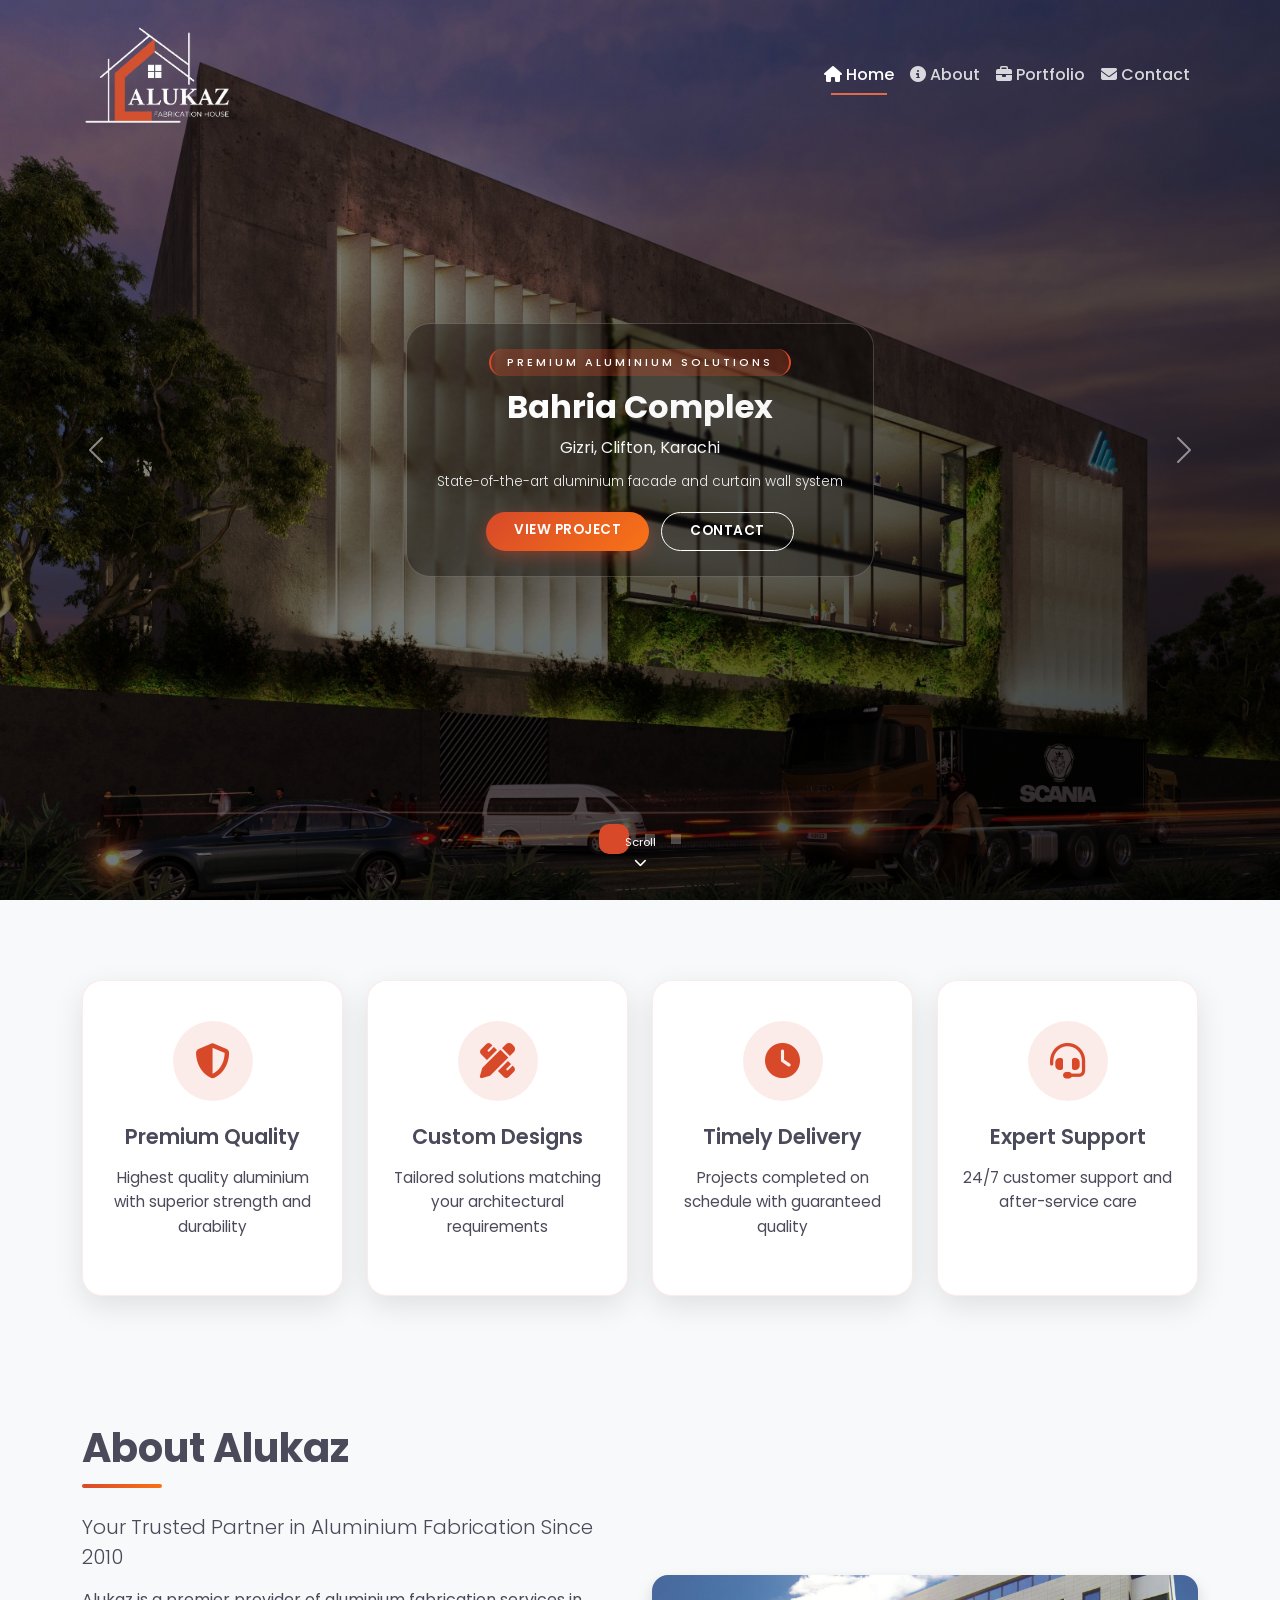
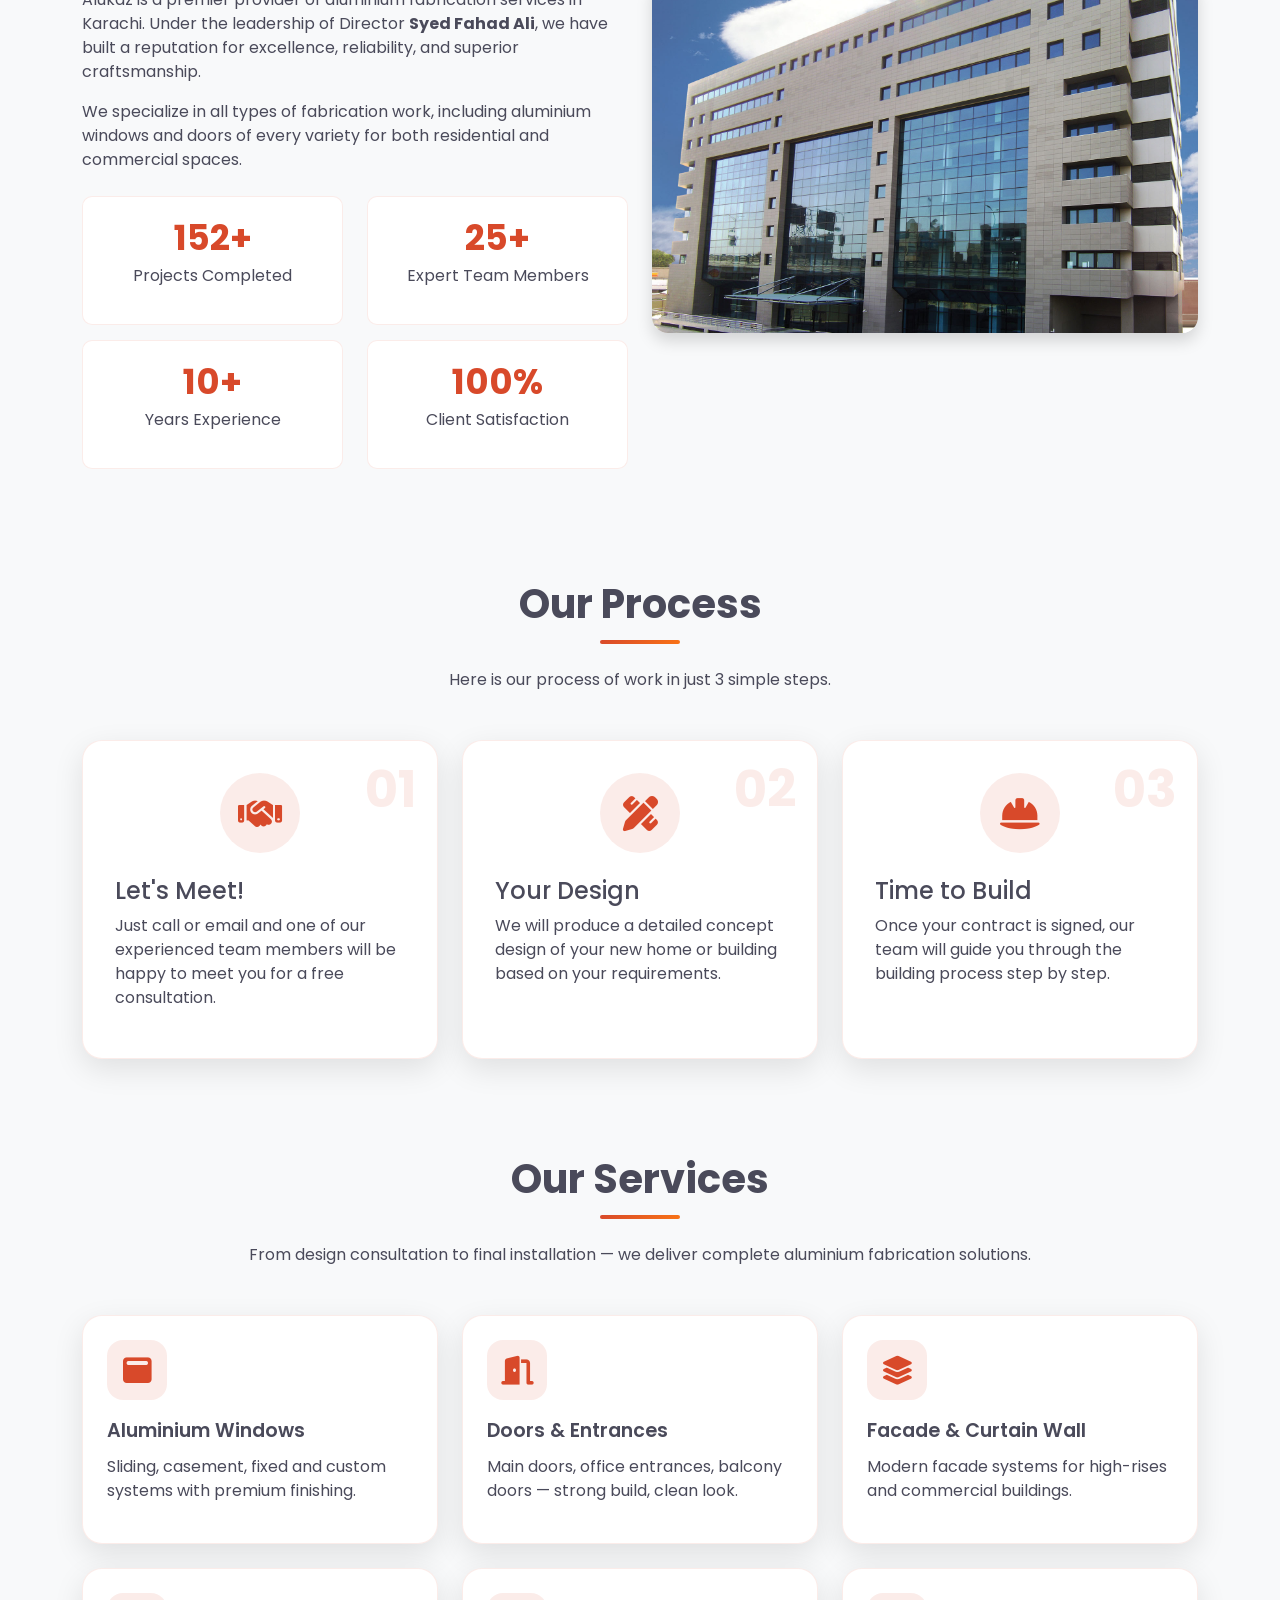
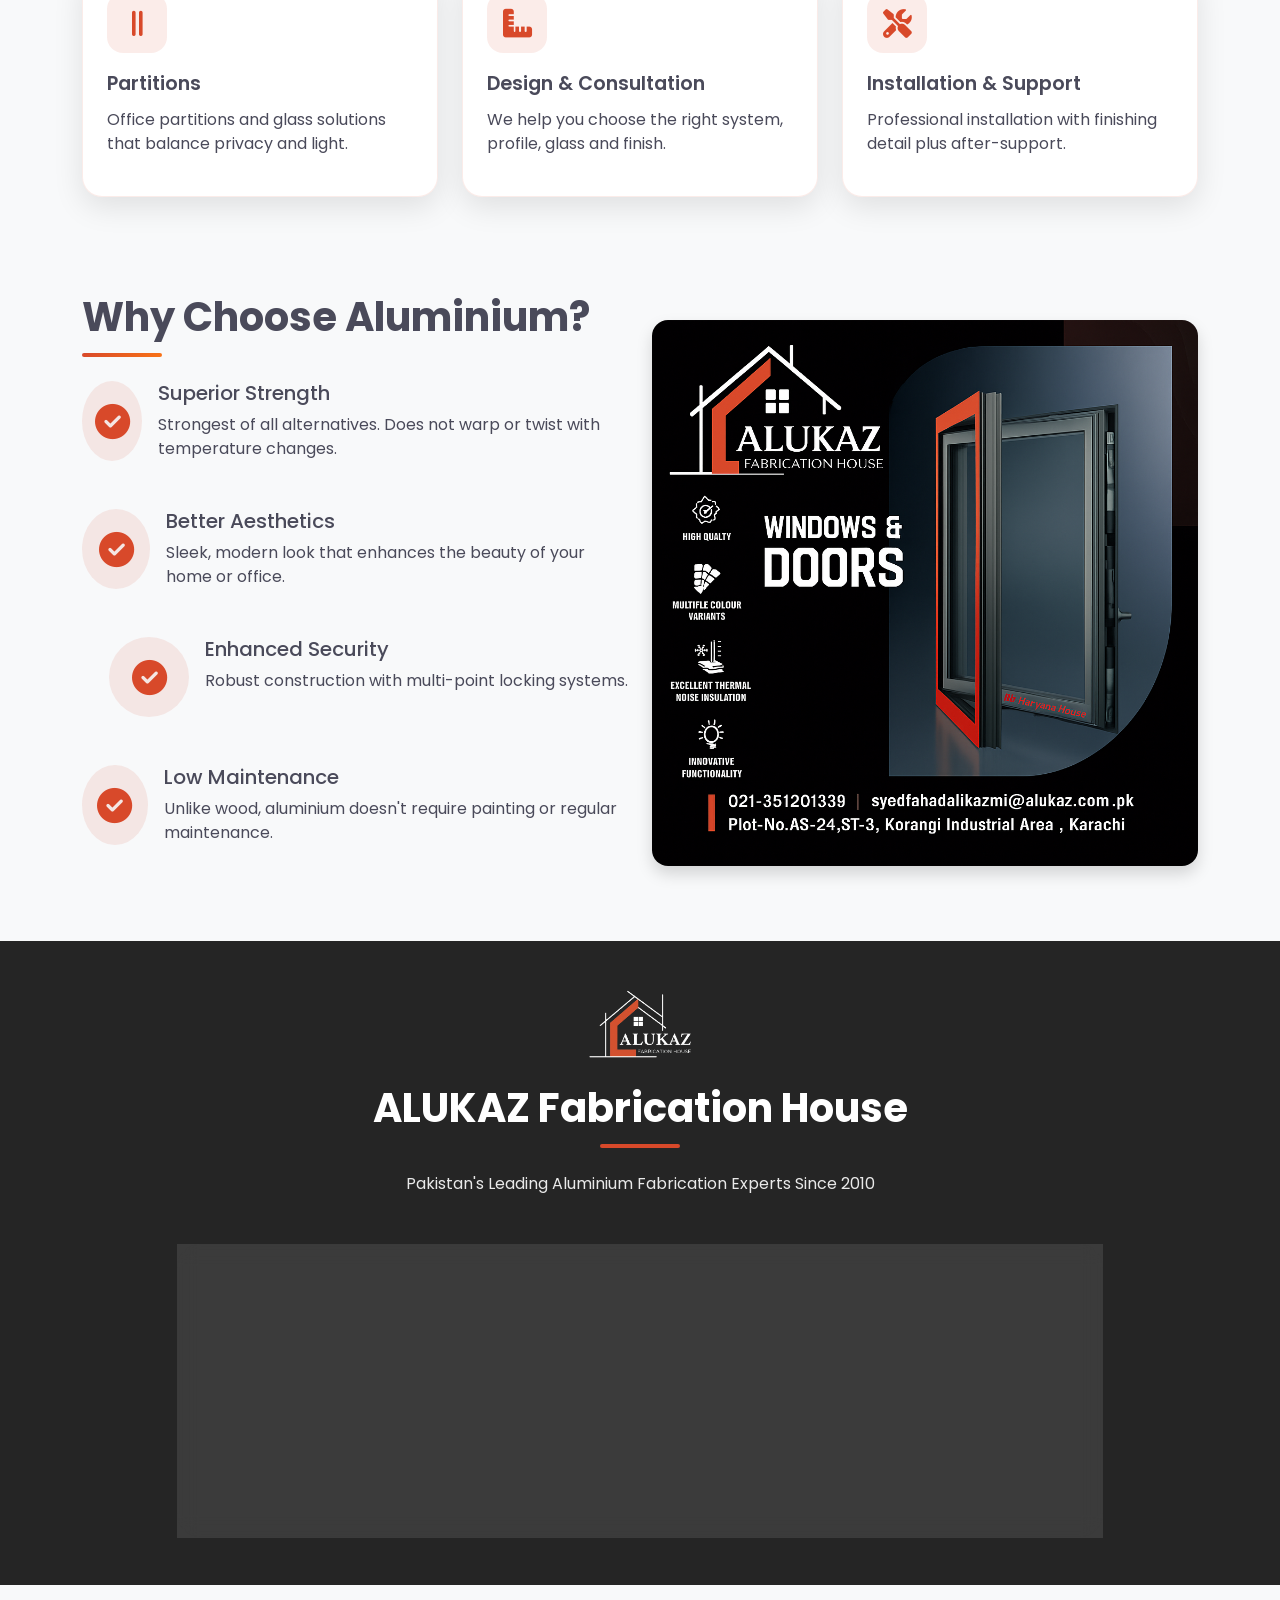
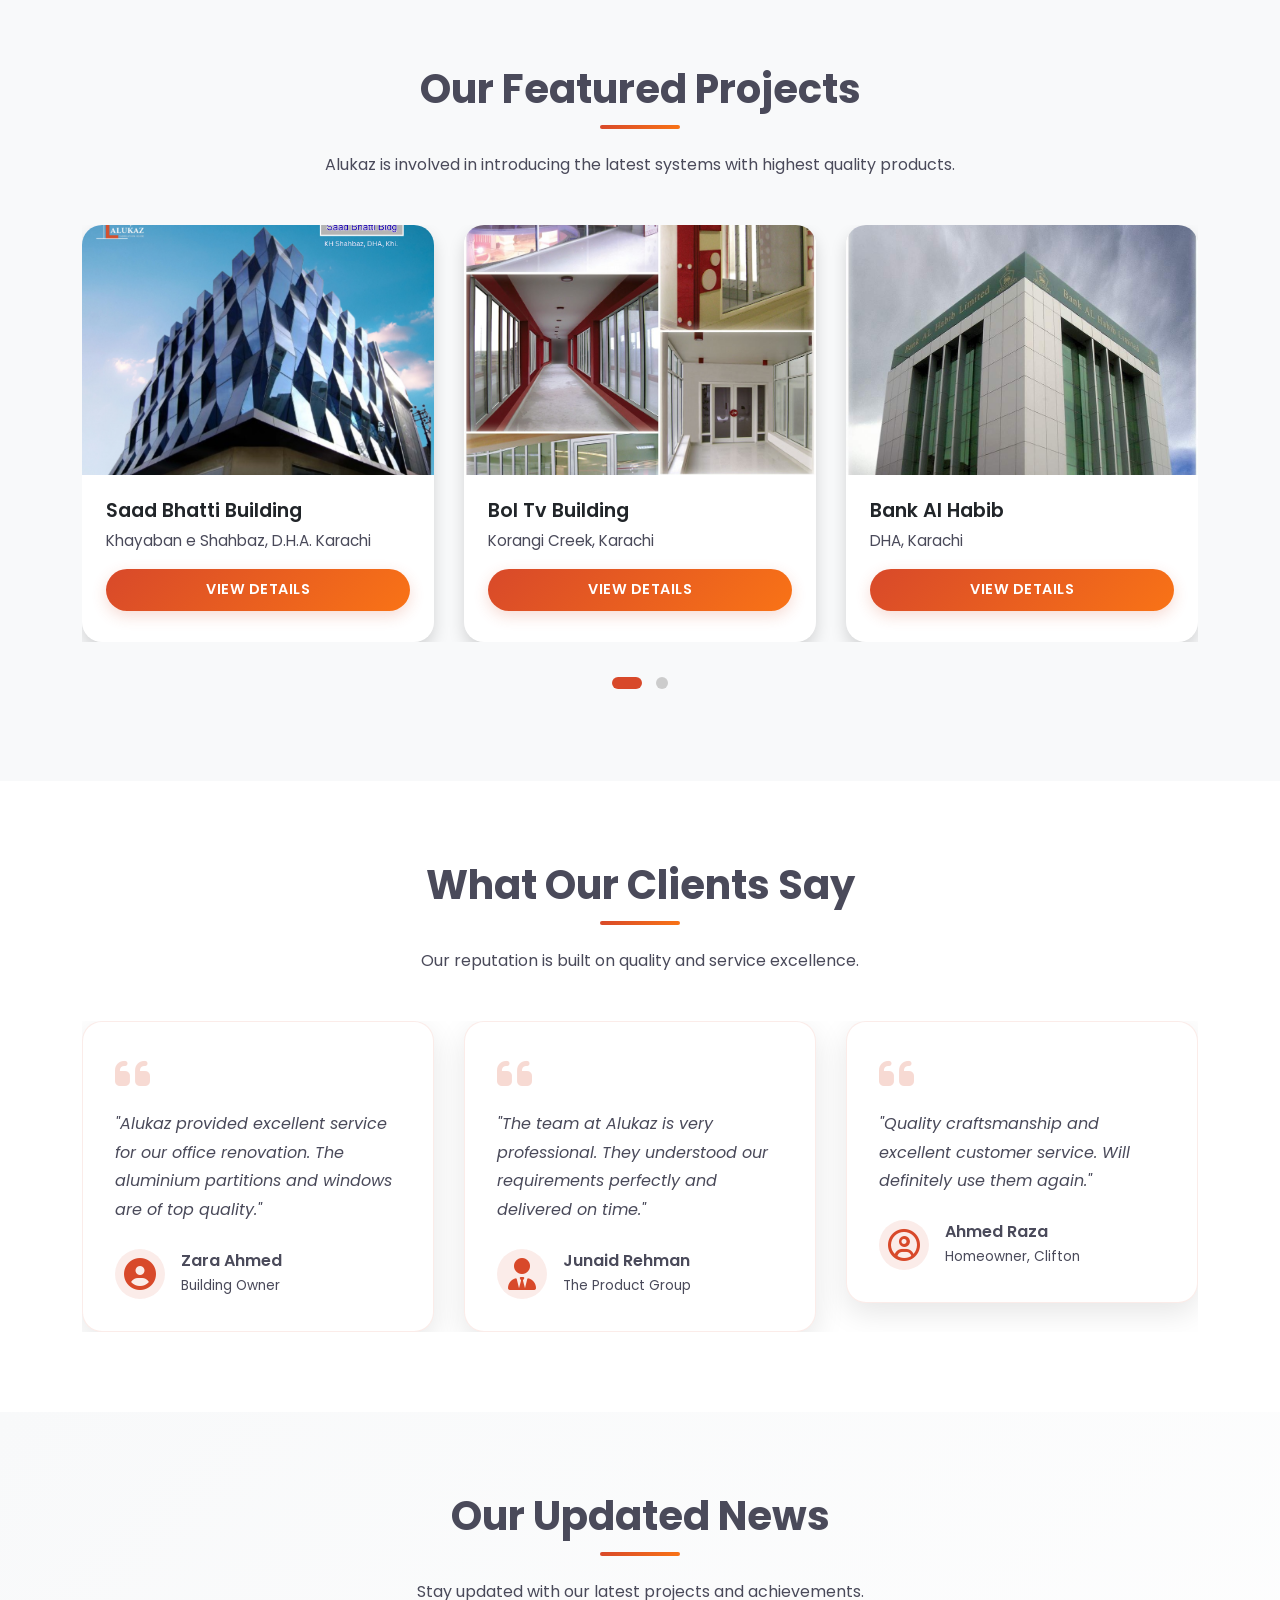
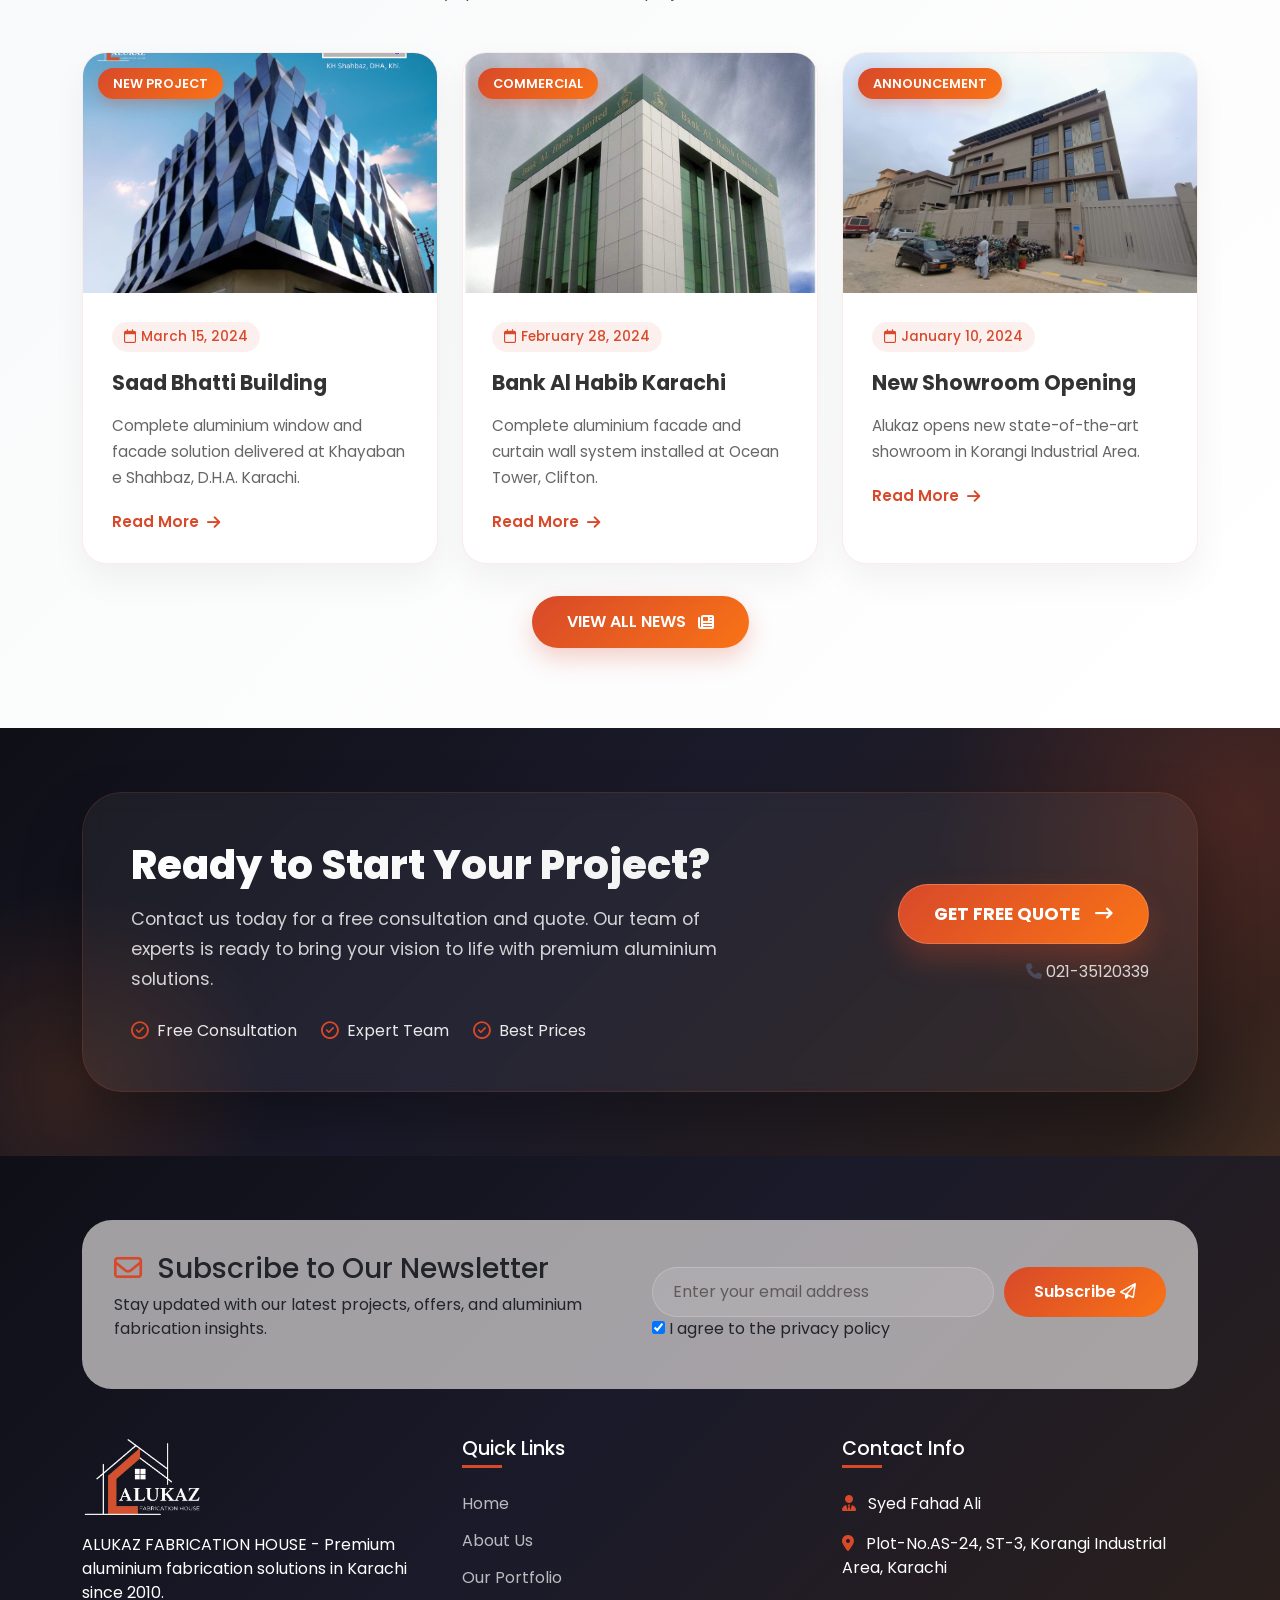
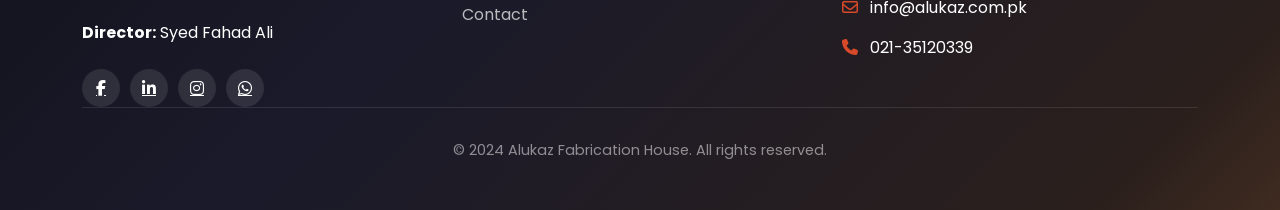
==== commit 69772863: "landing page updated" ====
--- a/index.html
+++ b/index.html
@@ -937,105 +937,171 @@
         }
 
         /* ========================================
-           MEMBERS SECTION
-        ======================================== */
-        .members-section {
-            position: relative;
-            background: url('images/groupBg.jpg') center/cover fixed;
-            padding: 5rem 0;
-            z-index: 1;
-        }
-
-        .members-section::before {
-            content: '';
-            position: absolute;
-            top: 0;
-            left: 0;
-            right: 0;
-            bottom: 0;
-            background: rgba(0,0,0,0.8);
-            z-index: -1;
-        }
-
-        .top-logo {
-            max-height: 60px;
-            width: auto;
-            margin: 0 auto 25px;
-            display: block;
-        }
-
-        .members-section .section-title {
-            color: white;
-        }
-
-        .members-section .section-title::after {
-            background: var(--primary);
-        }
-
-        .member-card {
-            background: rgba(255,255,255,0.1);
-            backdrop-filter: blur(10px);
-            -webkit-backdrop-filter: blur(10px);
-            border-radius: 24px;
-            border: 2px solid var(--primary);
-            padding: 2rem;
-            height: 100%;
-            transition: var(--transition);
-        }
-
-        .member-card:hover {
-            transform: translateY(-10px);
-            border-color: var(--secondary);
-            background: rgba(255,255,255,0.15);
-            box-shadow: 0 20px 40px rgba(216,73,42,0.3);
-        }
-
-        .member-logo {
-            width: 120px;
-            height: 120px;
-            display: flex;
-            align-items: center;
-            justify-content: center;
-            background: rgba(255,255,255,0.1);
-            border-radius: 20px;
-            padding: 15px;
-            margin-right: 1.5rem;
-        }
-
-        .member-logo img {
-            max-width: 100%;
-            max-height: 80px;
-            object-fit: contain;
-        }
-
-        .member-card h4 {
-            color: white;
-            font-size: 1.4rem;
-            margin-bottom: 0.5rem;
-        }
-
-        .member-card .company-subtitle {
-            color: rgba(255,255,255,0.8);
-            font-size: 1rem;
-            margin-bottom: 0.5rem;
-        }
-
-        .member-card p {
-            color: rgba(255,255,255,0.9);
-            font-size: 0.95rem;
-            line-height: 1.7;
-        }
-
-        @media (max-width: 768px) {
-            .member-card {
-                flex-direction: column !important;
-                text-align: center;
-            }
-            .member-logo {
-                margin-right: 0 !important;
-                margin-bottom: 1.5rem;
-            }
-        }
+   MEMBERS SECTION - FIXED LOGO SIZE
+======================================== */
+.members-section {
+    position: relative;
+    background: url('images/groupBg.jpg') center/cover fixed;
+    padding: 5rem 0;
+    z-index: 1;
+}
+
+.members-section::before {
+    content: '';
+    position: absolute;
+    top: 0;
+    left: 0;
+    right: 0;
+    bottom: 0;
+    background: rgba(0,0,0,0.85);
+    z-index: -1;
+}
+
+.top-logo {
+    max-height: 70px;
+    width: auto;
+    margin: 0 auto 25px;
+    display: block;
+}
+
+.members-section .section-title {
+    color: white;
+}
+
+.members-section .section-title::after {
+    background: var(--primary);
+}
+
+.member-card {
+    background: rgba(255,255,255,0.1);
+    backdrop-filter: blur(10px);
+    -webkit-backdrop-filter: blur(10px);
+    border-radius: 24px;
+    border: 2px solid var(--primary);
+    padding: 2rem;
+    transition: var(--transition);
+}
+
+.member-card:hover {
+    transform: translateY(-10px);
+    border-color: var(--secondary);
+    background: rgba(255,255,255,0.15);
+    box-shadow: 0 20px 40px rgba(216,73,42,0.3);
+}
+
+.member-logo {
+    width: 140px;
+    height: 140px;
+    min-width: 140px;
+    display: flex;
+    align-items: center;
+    justify-content: center;
+    background: rgba(255,255,255,0.1);
+    border-radius: 20px;
+    padding: 20px;
+    margin-right: 2rem;
+    transition: all 0.3s ease;
+}
+
+.member-logo img {
+    width: 100%;
+    height: 100%;
+    max-width: 100px;
+    max-height: 100px;
+    object-fit: contain;
+    /* filter: brightness(0) invert(1); */
+}
+
+.member-card h4 {
+    color: white;
+    font-size: 1.6rem;
+    font-weight: 700;
+    margin-bottom: 0.5rem;
+}
+
+.member-card .company-subtitle {
+    color: var(--primary);
+    font-size: 1rem;
+    font-weight: 500;
+    margin-bottom: 0.75rem;
+}
+
+.member-card p {
+    color: rgba(255,255,255,0.9);
+    font-size: 0.95rem;
+    line-height: 1.7;
+}
+
+/* Responsive */
+@media (max-width: 992px) {
+    .member-logo {
+        width: 130px;
+        height: 130px;
+        min-width: 130px;
+        padding: 18px;
+        margin-right: 1.5rem;
+    }
+    
+    .member-logo img {
+        max-width: 90px;
+        max-height: 90px;
+    }
+    
+    .member-card h4 {
+        font-size: 1.5rem;
+    }
+}
+
+@media (max-width: 768px) {
+    .member-card {
+        flex-direction: column !important;
+        text-align: center;
+        padding: 1.8rem;
+    }
+    
+    .member-logo {
+        margin-right: 0 !important;
+        margin-bottom: 1.5rem;
+        width: 120px;
+        height: 120px;
+        min-width: 120px;
+    }
+    
+    .member-logo img {
+        max-width: 80px;
+        max-height: 80px;
+    }
+    
+    .member-card h4 {
+        font-size: 1.4rem;
+    }
+}
+
+@media (max-width: 576px) {
+    .member-logo {
+        width: 100px;
+        height: 100px;
+        min-width: 100px;
+        padding: 15px;
+    }
+    
+    .member-logo img {
+        max-width: 70px;
+        max-height: 70px;
+    }
+    
+    .member-card h4 {
+        font-size: 1.3rem;
+    }
+    
+    .company-subtitle {
+        font-size: 0.9rem;
+    }
+    
+    .member-card p {
+        font-size: 0.85rem;
+    }
+}
 
         /* ========================================
            FEATURED PROJECTS
@@ -2096,60 +2162,30 @@
             <img src="images/ALUKAZ.png" alt="Alukaz" class="top-logo">
         </div>
         
-        <h2 class="section-title">Members of Alukaz Group of Companies</h2>
+        <h2 class="section-title">ALUKAZ Fabrication House</h2>
+        <p class="text-center text-white mb-5" style="max-width: 700px; margin: 0 auto 2rem auto; opacity: 0.9;">Pakistan's Leading Aluminium Fabrication Experts Since 2010</p>
         
-        <div class="row g-4">
-            <div class="col-lg-6" data-aos="fade-right">
+        <div class="row justify-content-center">
+            <div class="col-lg-10" data-aos="fade-up">
                 <div class="member-card d-flex flex-column flex-md-row align-items-center">
                     <div class="member-logo">
-                        <img src="images/Alukaz_blackLogo.png" alt="ALUKAZ Corporation">
+                        <img src="images/ALUKAZ.png" alt="ALUKAZ Corporation">
                     </div>
                     <div class="text-center text-md-start">
                         <h4>ALUKAZ Corporation</h4>
-                        <p>State of the art Windows, Partitions and Aluminum Panel Claddings.</p>
-                    </div>
-                </div>
-            </div>
-            
-            <div class="col-lg-6" data-aos="fade-left">
-                <div class="member-card d-flex flex-column flex-md-row align-items-center">
-                    <div class="member-logo">
-                        <img src="images/spclogo.png" alt="SPC">
-                    </div>
-                    <div class="text-center text-md-start">
-                        <h4>SPC</h4>
-                        <p>Silicone Products Corporation - Chemicals manufacturing since 20+ years.</p>
-                    </div>
-                </div>
-            </div>
-            
-            <div class="col-lg-6" data-aos="fade-right" data-aos-delay="100">
-                <div class="member-card d-flex flex-column flex-md-row align-items-center">
-                    <div class="member-logo">
-                        <img src="images/usplogo.png" alt="Urethane Systems">
-                    </div>
-                    <div class="text-center text-md-start">
-                        <h4>Urethane Systems</h4>
-                        <p>Better building solutions through application standards.</p>
-                    </div>
-                </div>
-            </div>
-            
-            <div class="col-lg-6" data-aos="fade-left" data-aos-delay="100">
-                <div class="member-card d-flex flex-column flex-md-row align-items-center">
-                    <div class="member-logo">
-                        <img src="images/ppclogo.png" alt="PPC">
-                    </div>
-                    <div class="text-center text-md-start">
-                        <h4>PPC</h4>
-                        <p>Polymer Products Corporation - Rubber, Plastics, Chemical solutions.</p>
+                        <p class="company-subtitle">Premium Aluminium Fabrication & Architectural Solutions</p>
+                        <p>State-of-the-art aluminium windows, doors, partitions, curtain walls, and aluminum panel claddings. We deliver excellence in every project with precision engineering, superior quality materials, and unmatched craftsmanship. From residential to commercial high-rises, ALUKAZ is the trusted name for modern aluminium solutions across Pakistan.</p>
+                        <div class="mt-3 d-flex flex-wrap gap-3 justify-content-center justify-content-md-start">
+                            <span class="badge px-3 py-2 rounded-pill" style="background: rgba(216,73,42,0.2); color: var(--primary);"><i class="fa-regular fa-circle-check me-1"></i> 150+ Projects</span>
+                            <span class="badge px-3 py-2 rounded-pill" style="background: rgba(216,73,42,0.2); color: var(--primary);"><i class="fa-regular fa-circle-check me-1"></i> 10+ Years Experience</span>
+                            <span class="badge px-3 py-2 rounded-pill" style="background: rgba(216,73,42,0.2); color: var(--primary);"><i class="fa-regular fa-circle-check me-1"></i> 100% Satisfaction</span>
+                        </div>
                     </div>
                 </div>
             </div>
         </div>
     </div>
 </section>
-
 <!-- FEATURED PROJECTS SECTION -->
 <section class="featured-projects" id="portfolio">
     <div class="container">
@@ -2222,8 +2258,8 @@
                             <i class="fa-solid fa-user-circle"></i>
                         </div>
                         <div class="client-info">
-                            <h6>Mr. Saad Bhatti</h6>
-                            <small>Building Owner, DHA</small>
+                            <h6>Zara Ahmed</h6>
+                            <small>Building Owner</small>
                         </div>
                     </div>
                 </div>
@@ -2240,8 +2276,8 @@
                             <i class="fa-solid fa-user-tie"></i>
                         </div>
                         <div class="client-info">
-                            <h6>Junaid Vohra</h6>
-                            <small>VP, The Product Group</small>
+                            <h6>Junaid Rehman</h6>
+                            <small>The Product Group</small>
                         </div>
                     </div>
                 </div>
@@ -2312,7 +2348,7 @@
             <div class="col-lg-4 col-md-6" data-aos="fade-up" data-aos-delay="300">
                 <div class="news-card">
                     <div class="news-img-wrapper">
-                        <img src="images/Projects/artisticagi.jpg" alt="New Showroom">
+                        <img src="images/Projects/projj.jpeg" alt="New Showroom">
                         <div class="news-category">Announcement</div>
                     </div>
                     <div class="news-content">
